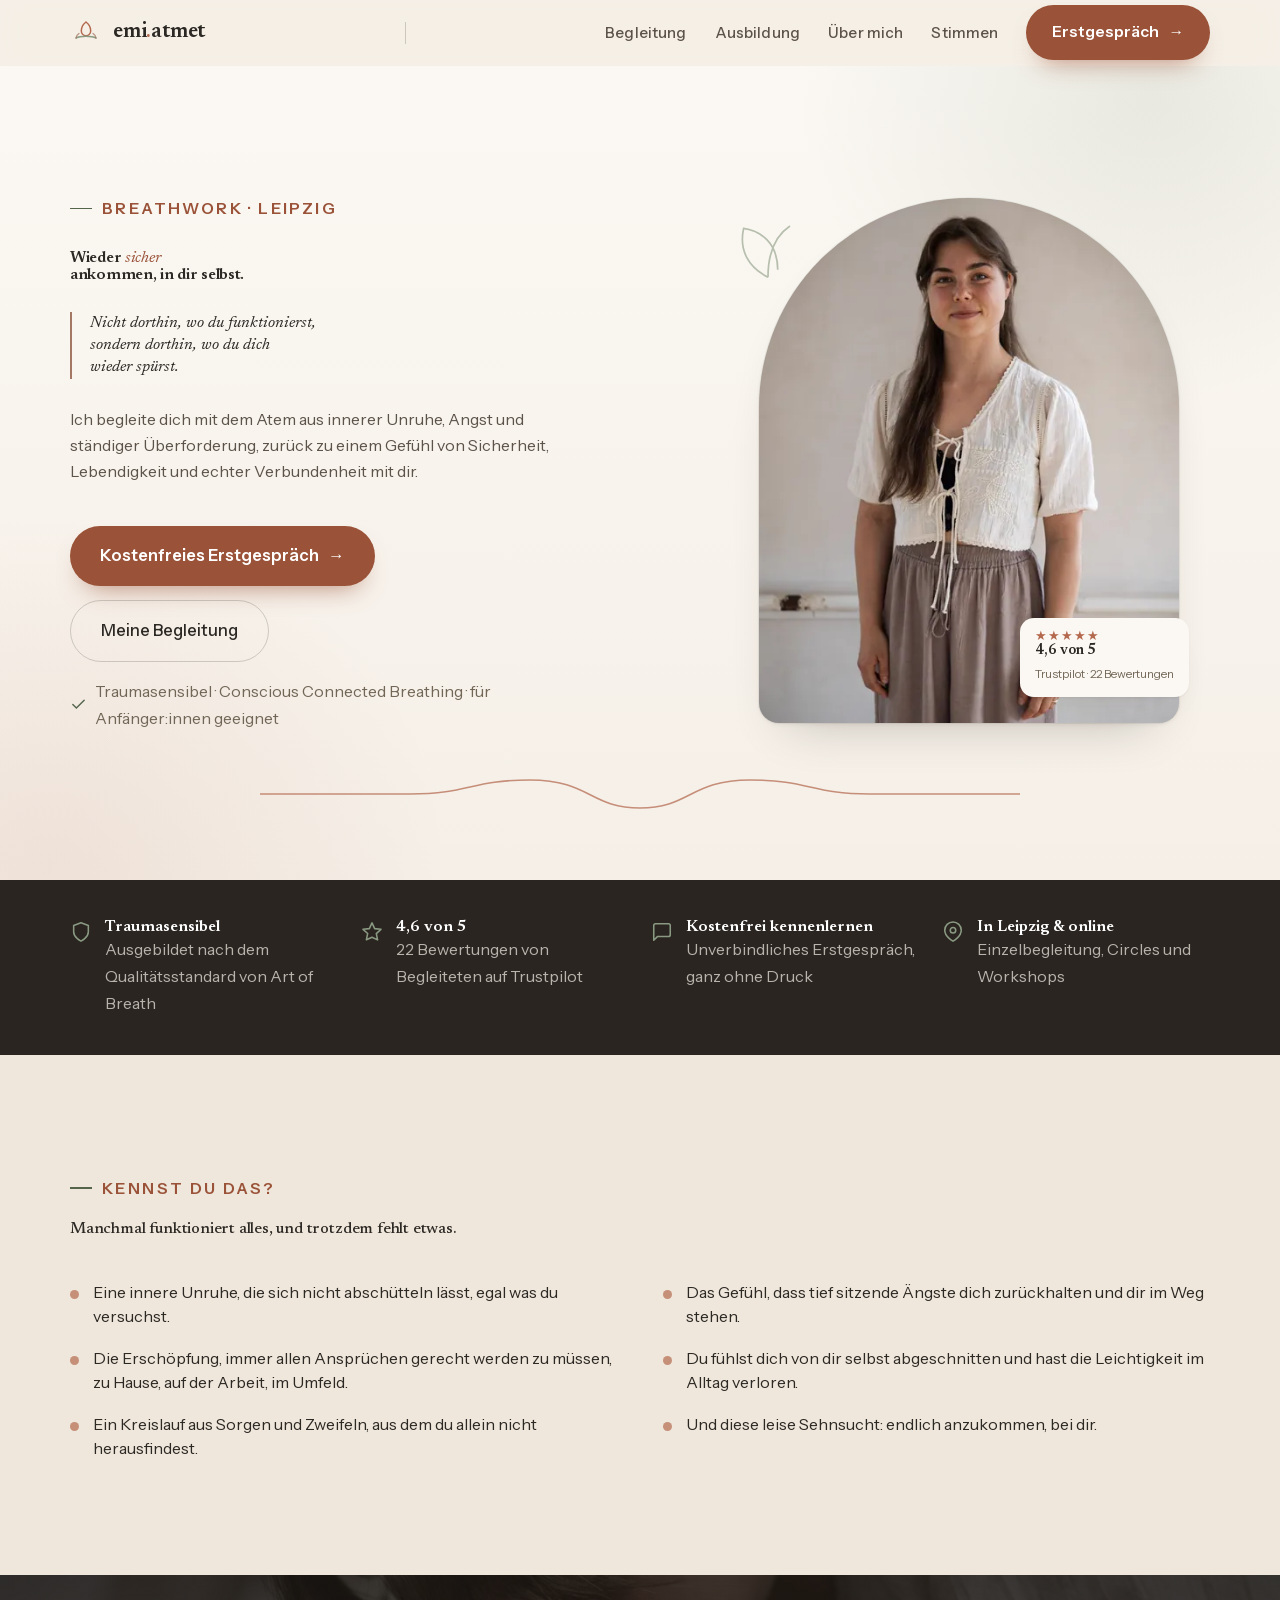
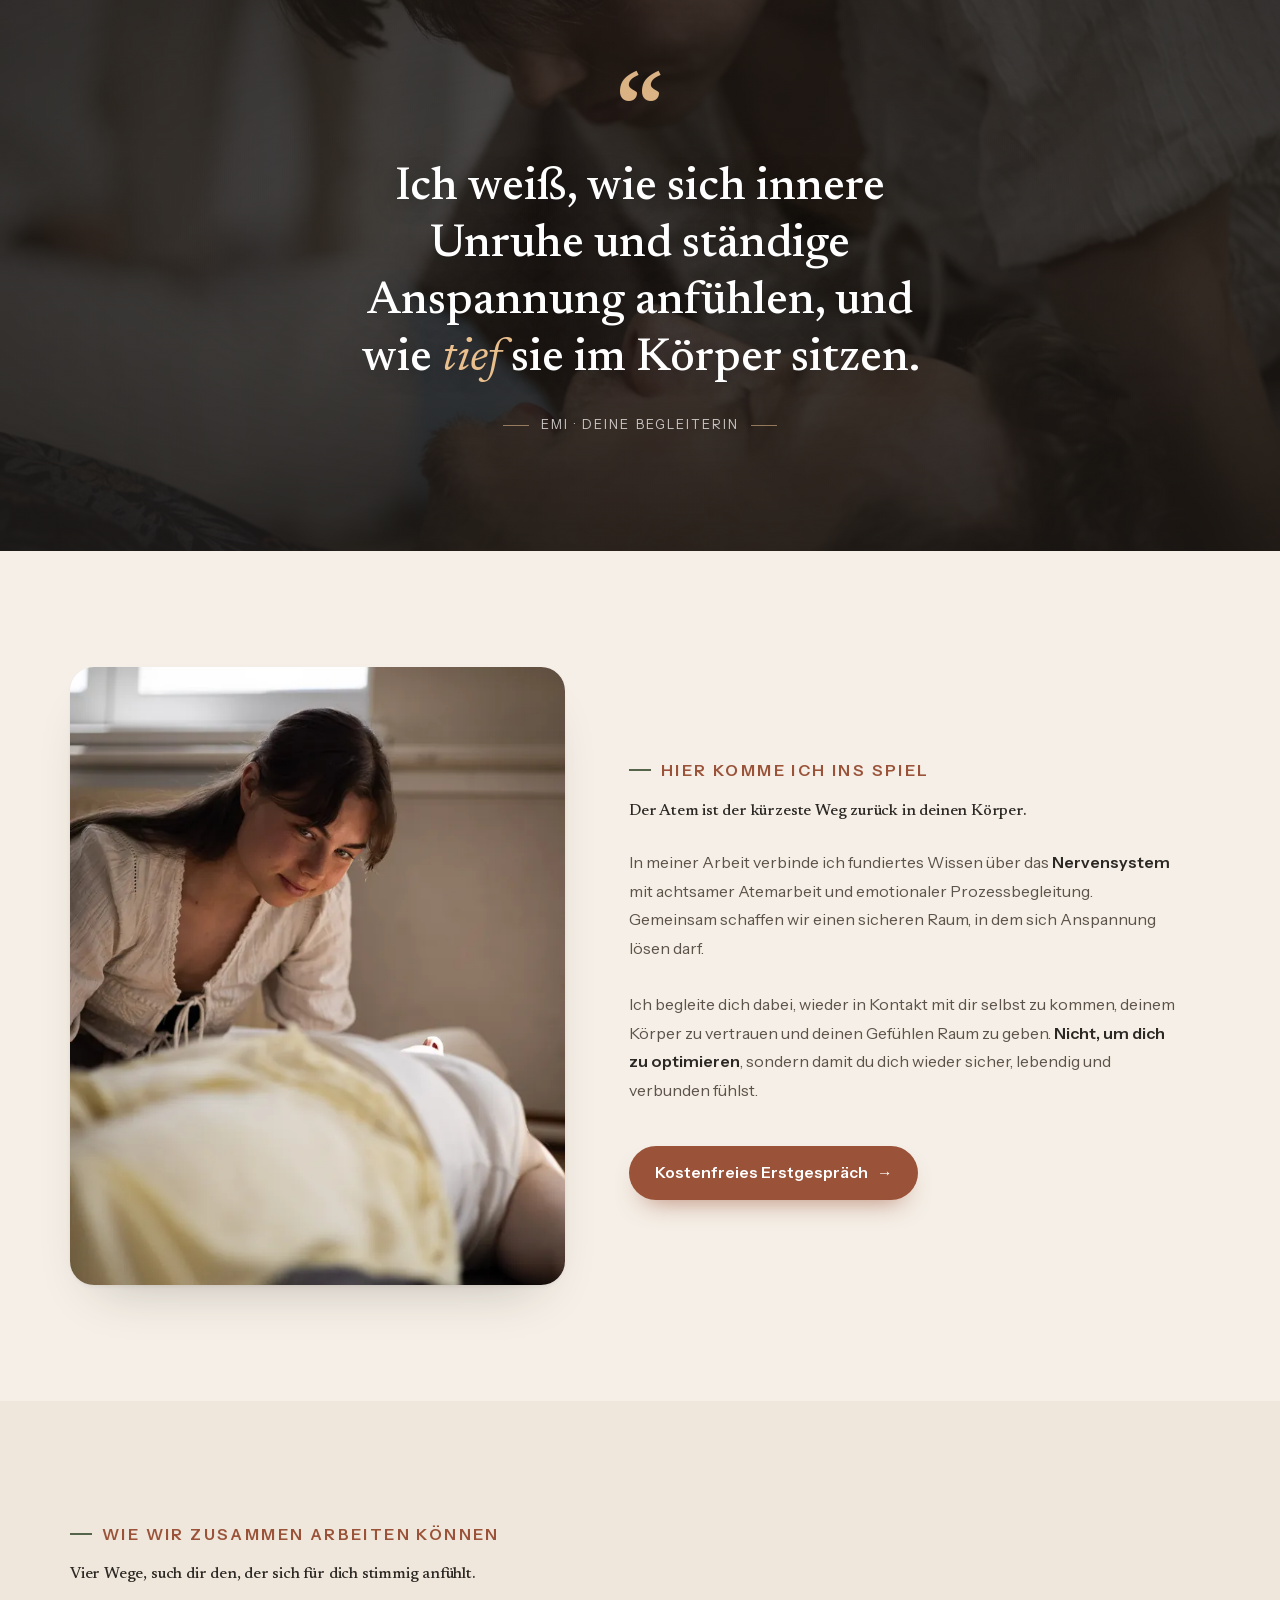
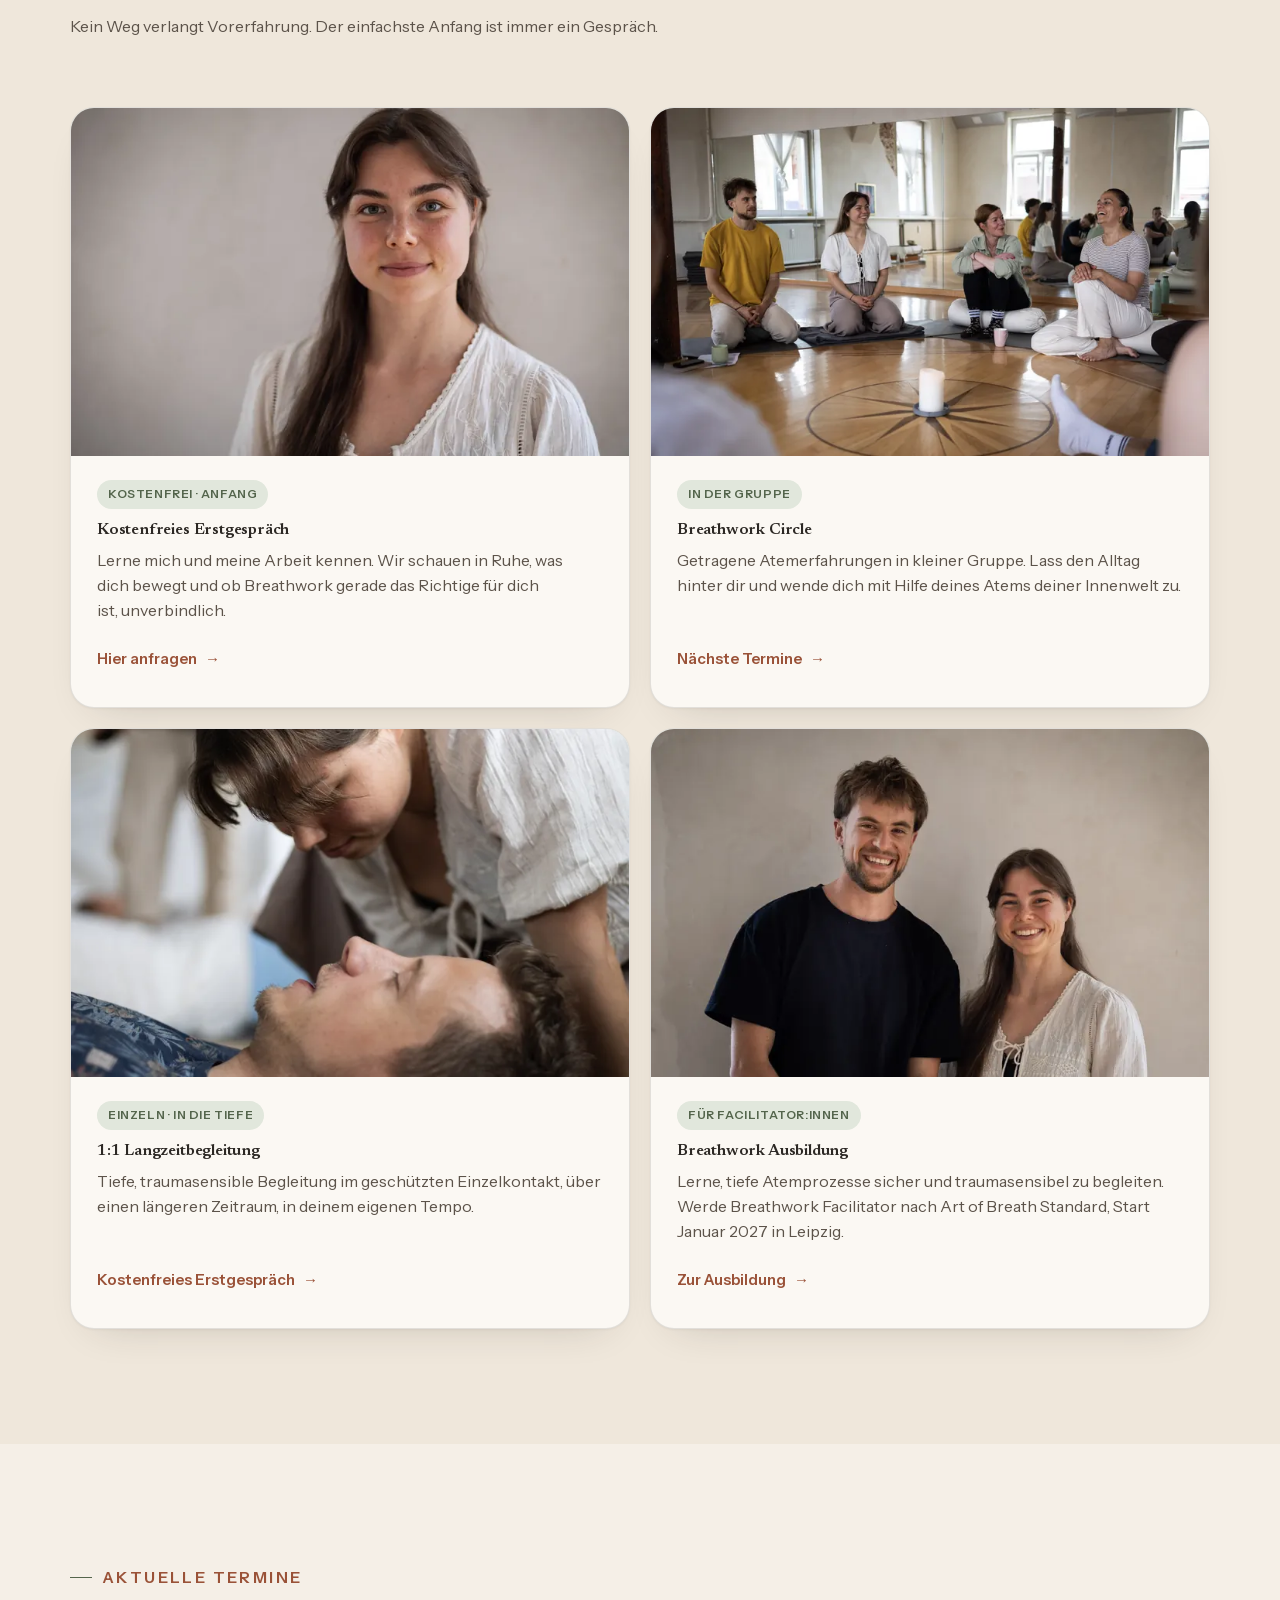
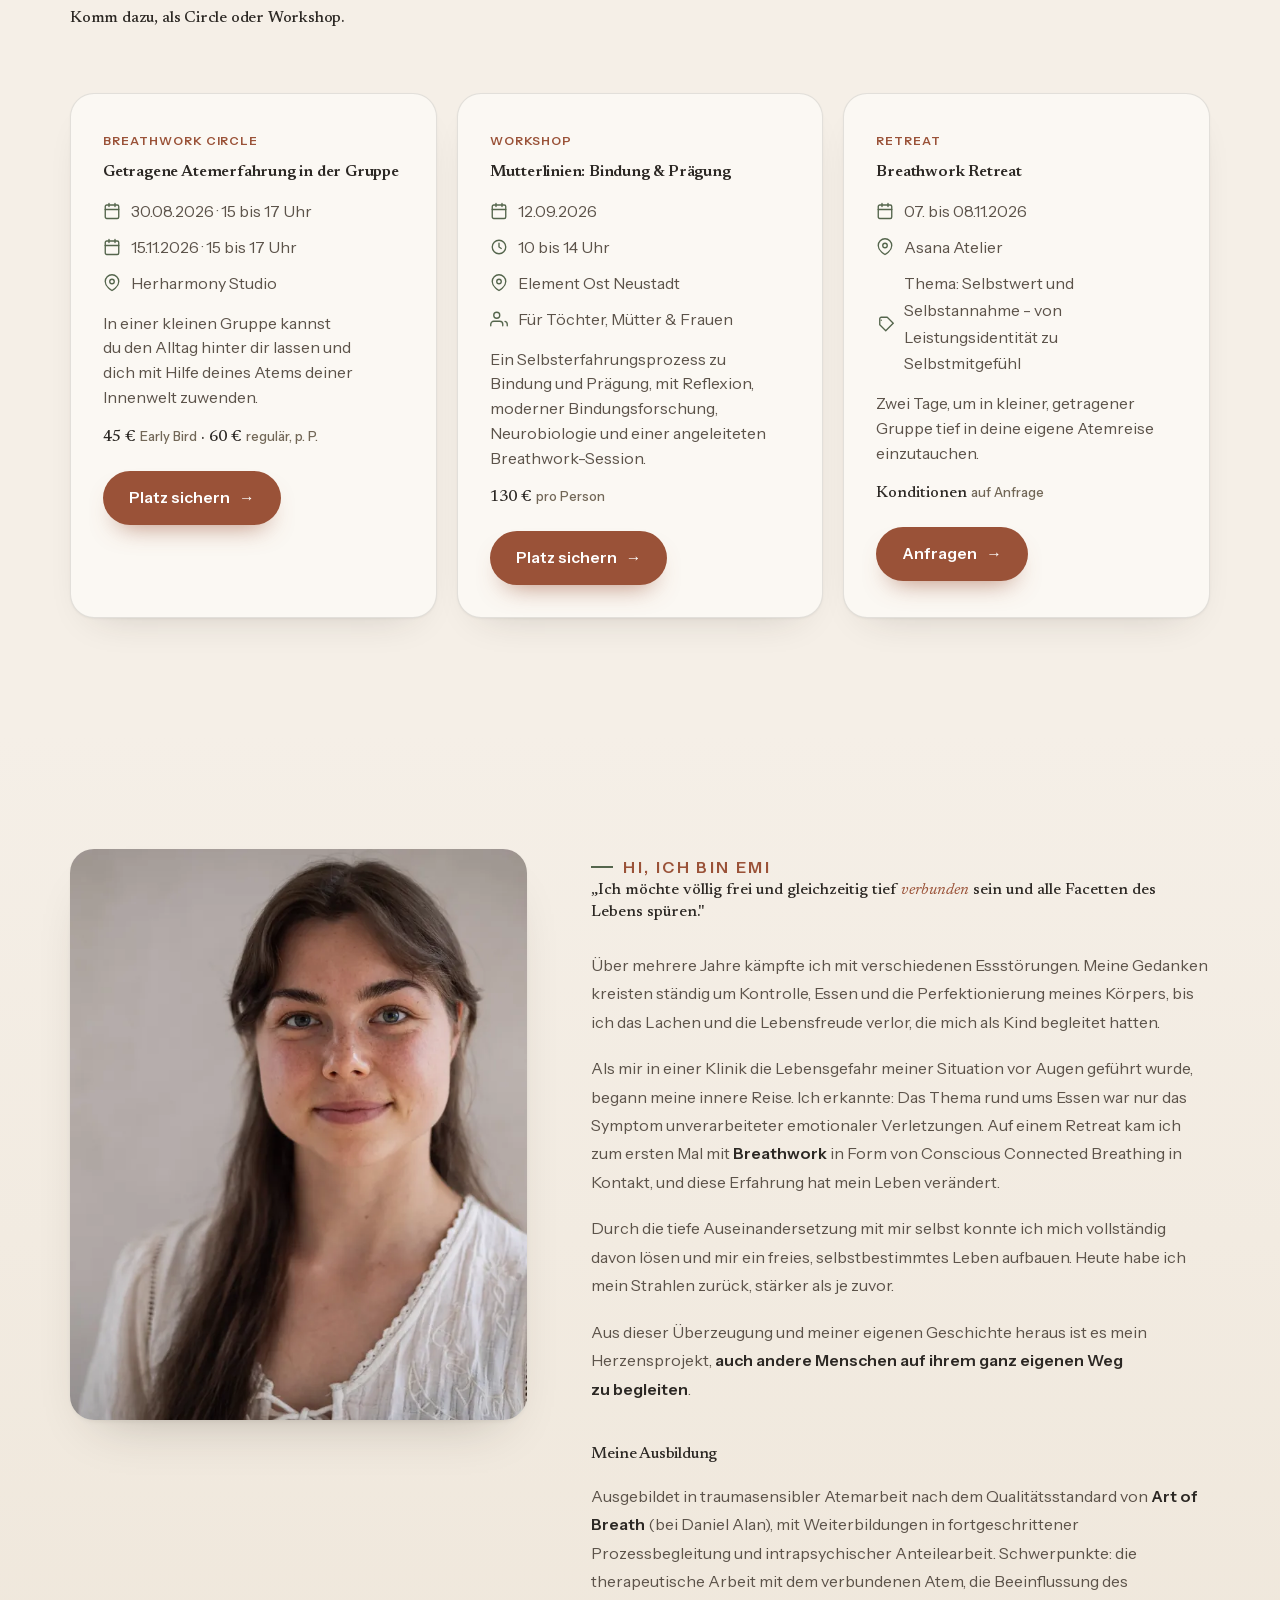
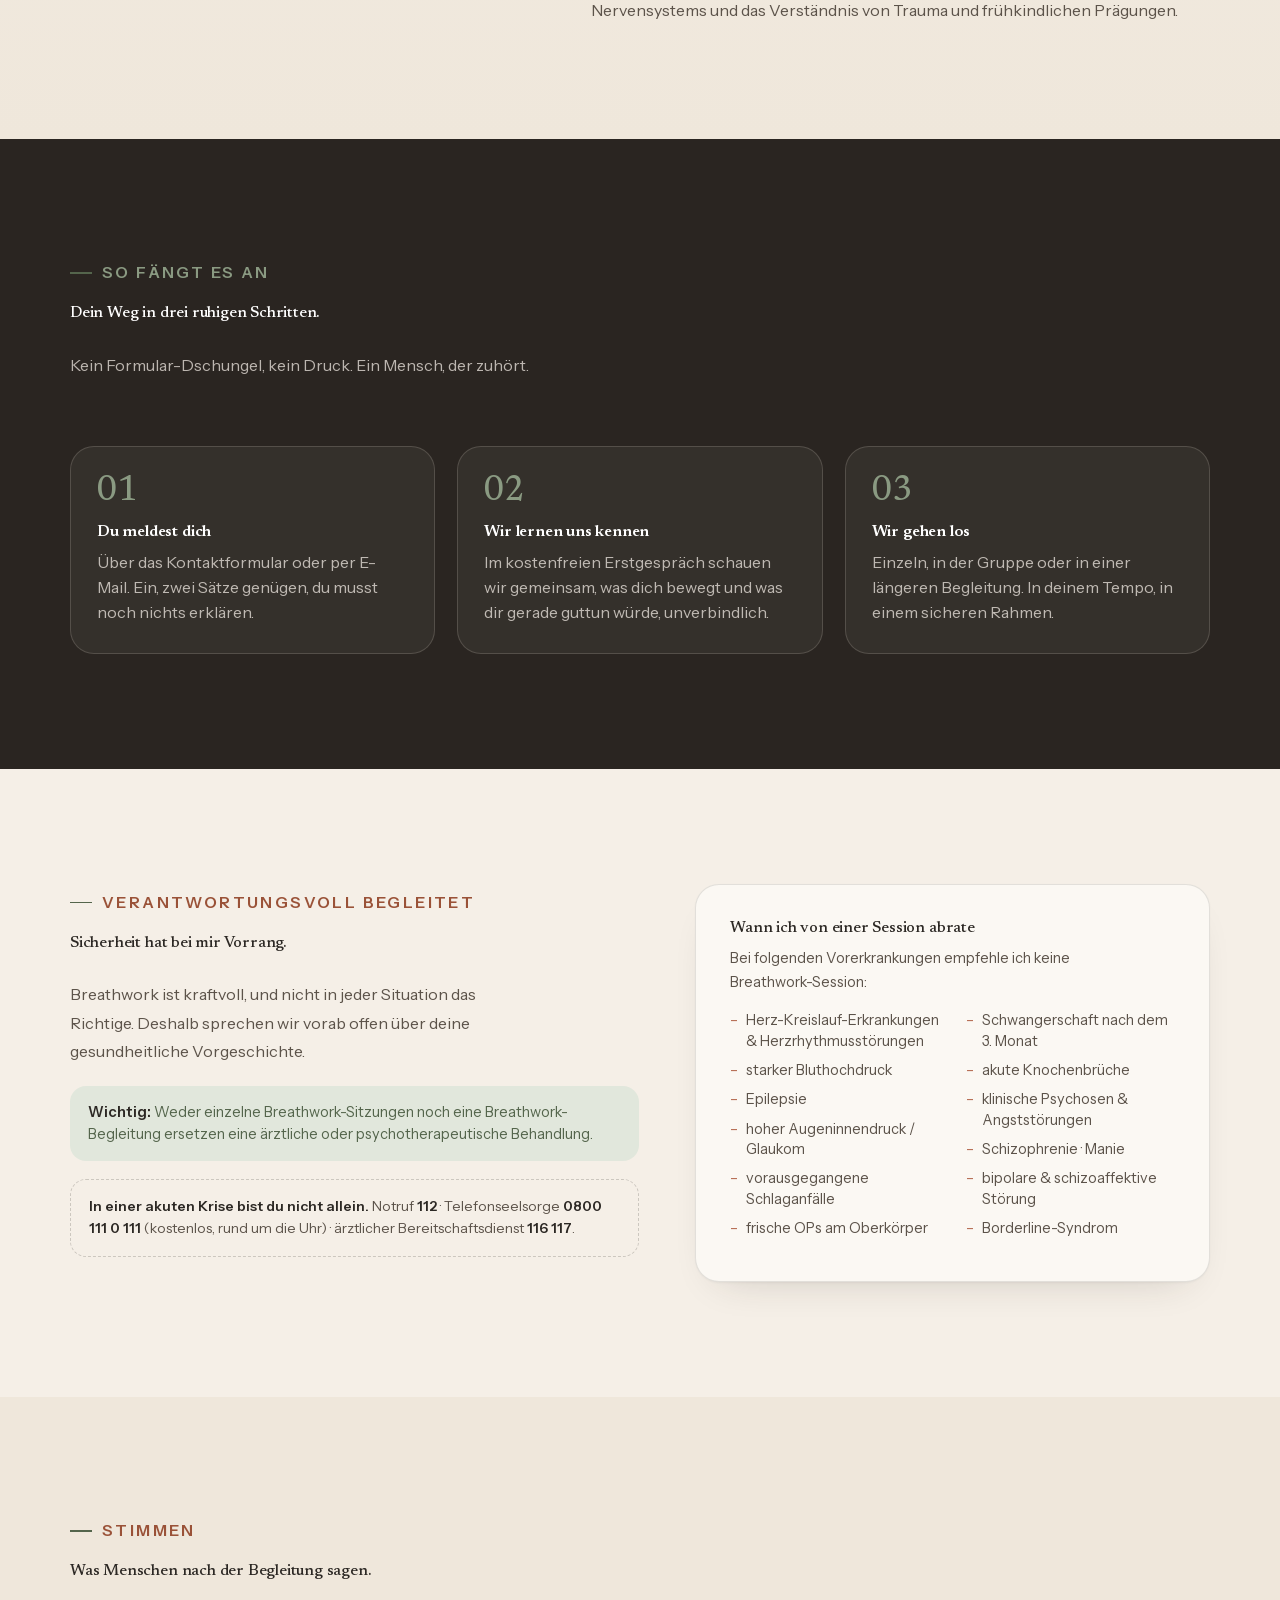
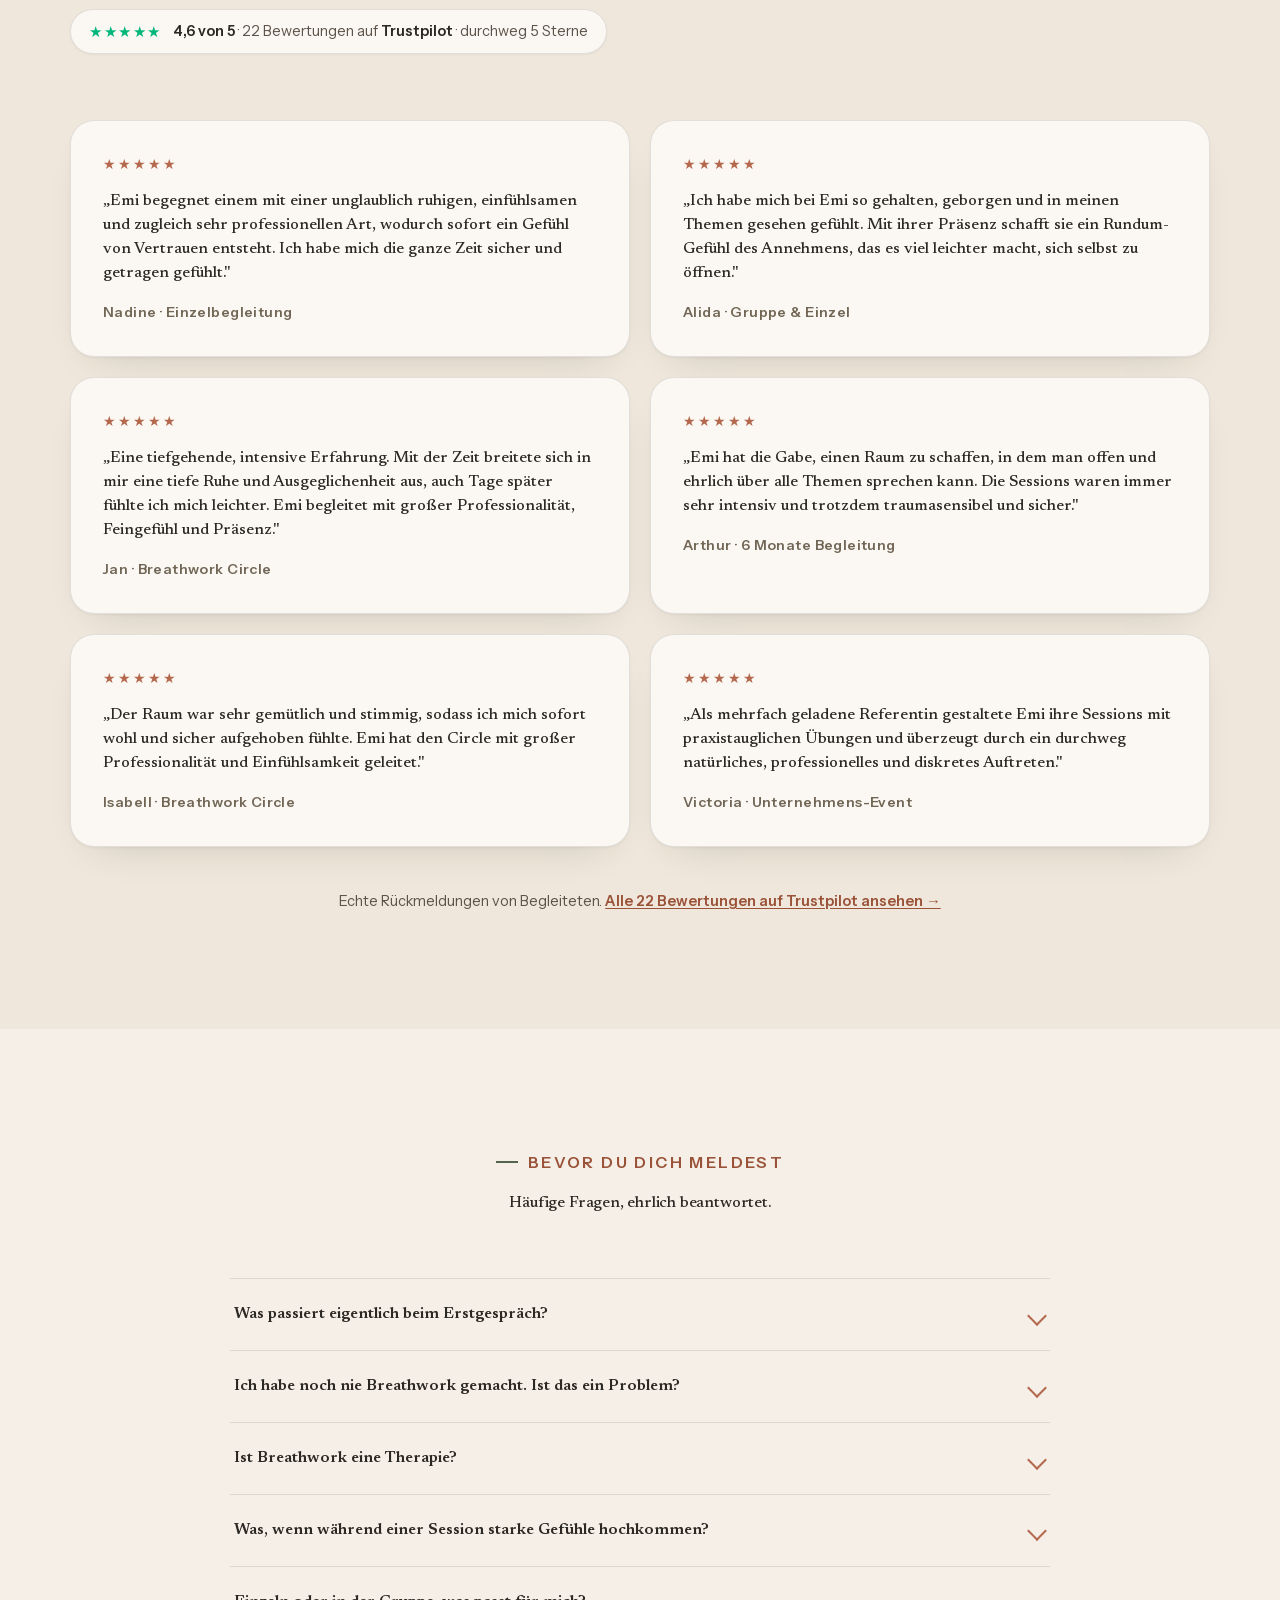
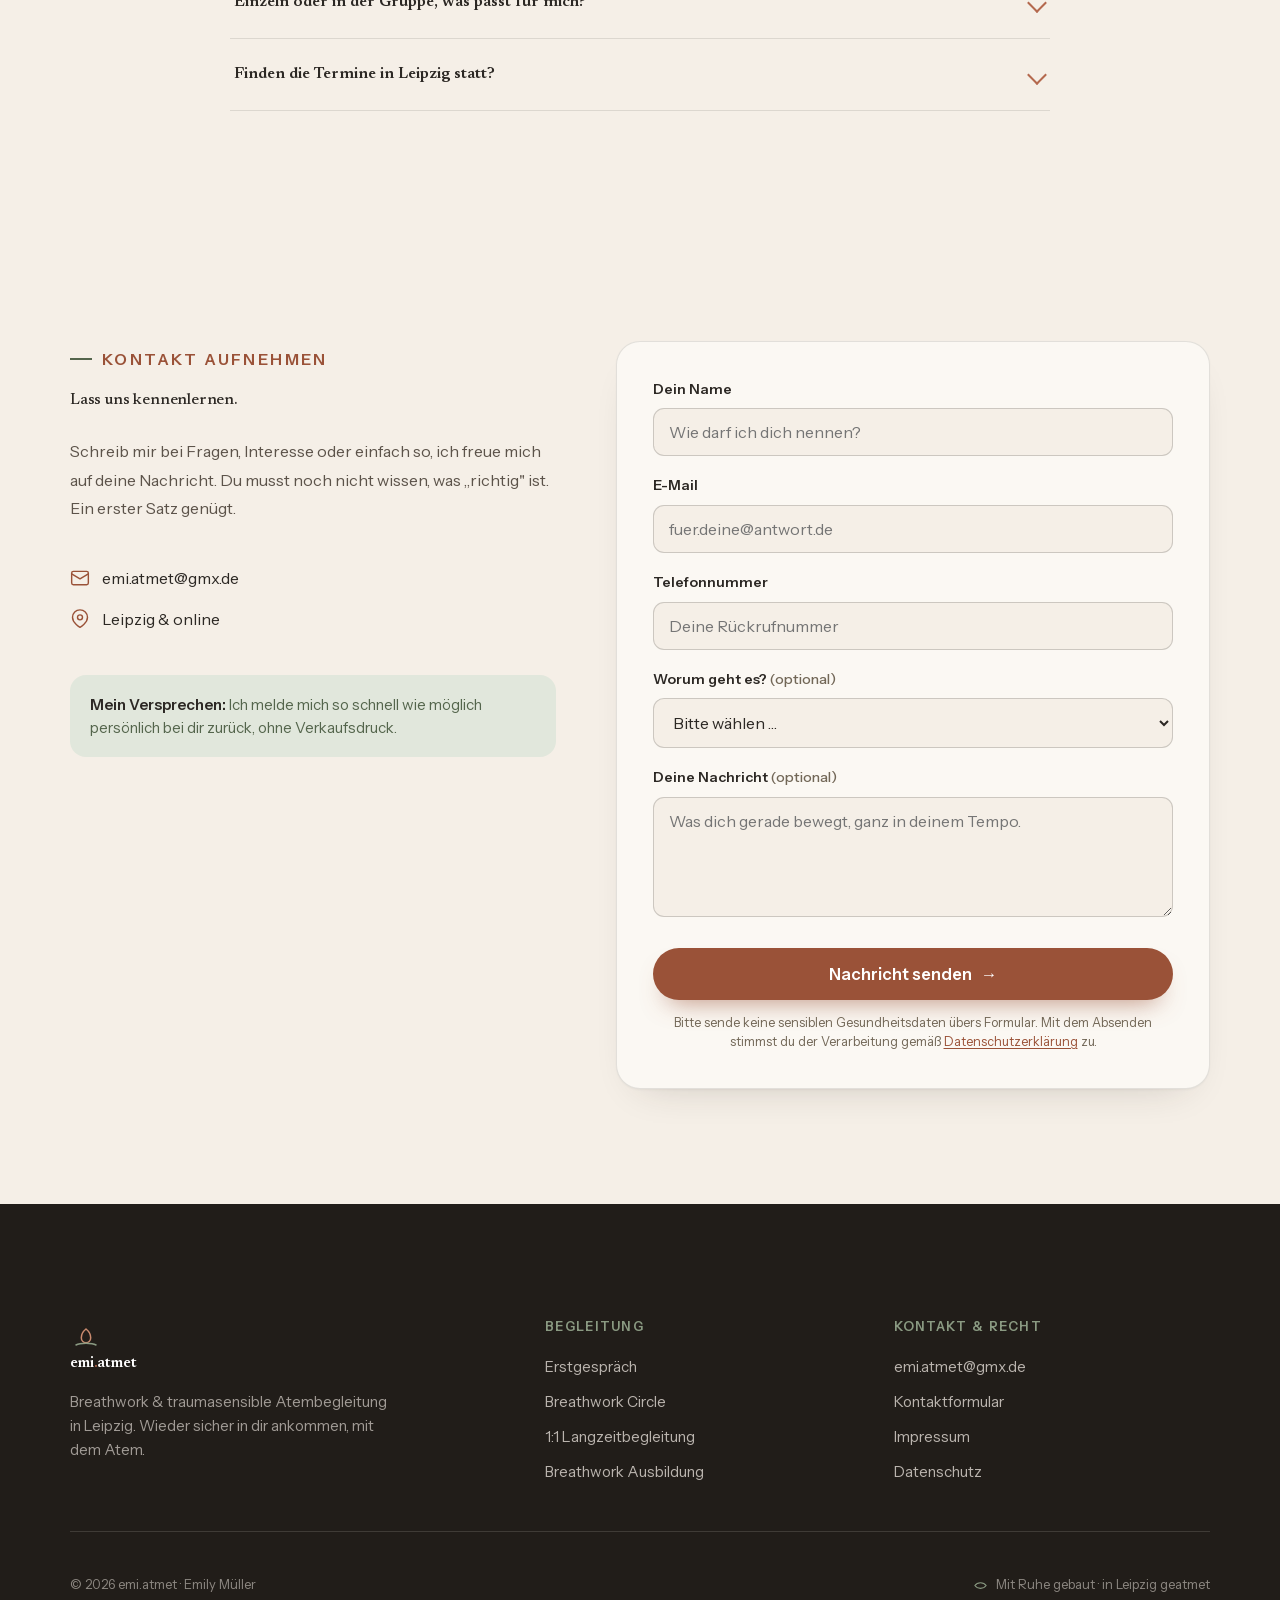
==== index.html @ 10b9b136 "Kundenwunsch umgesetzt (Cloud-Runner) · j-20260824-1049-emi-atmet-m817" ====
<!DOCTYPE html>
<!--
  ╔══════════════════════════════════════════════════════════════════╗
  ║  emi.atmet · Breathwork & Atembegleitung · Emily Müller · Leipzig  ║
  ║  Lechcode-DEMO (ANFRAGE über lechcode.de · Startangebot 500 €)     ║
  ║  Inhalte-Freigabe: JA → Alttexte übernommen + verbessert           ║
  ║  (TEXT-DELTA.md). Single-File, kein Build. Stil „Weiter Atem":     ║
  ║  Newsreader + Instrument Sans, Terrakotta/Salbei/Mocha auf Papier. ║
  ╠══════════════════════════════════════════════════════════════════╣
  ║  LIVE · emi-atmet.de. Formular → Web3Forms an emi.atmet@gmx.de.    ║
  ║  Termine/Preise ggf. aktualisieren (s. _projekt/OFFENE-FRAGEN.md). ║
  ╚══════════════════════════════════════════════════════════════════╝
-->
<html lang="de">
<head>
  <meta charset="UTF-8" />
  <meta name="viewport" content="width=device-width, initial-scale=1.0" />
  <script>document.documentElement.classList.add('js');if(location.search.indexOf('foto')>-1)document.documentElement.classList.add('foto');</script>
  <meta name="robots" content="index, follow" />
  <link rel="canonical" href="https://emi-atmet.de/" />
  <title>Breathwork in Leipzig | emi.atmet · Emily Müller</title>
  <meta name="description" content="Breathwork & traumasensible Atembegleitung in Leipzig. Emily Müller begleitet dich aus innerer Unruhe und Angst zurück zu Sicherheit und Leichtigkeit. Jetzt kostenfreies Erstgespräch." />
  <meta property="og:title" content="Breathwork in Leipzig · emi.atmet · Emily Müller" />
  <meta property="og:description" content="Wieder sicher in dir ankommen: traumasensible Atembegleitung in Leipzig. Erstgespräch kostenfrei." />
  <meta property="og:type" content="website" />
  <meta property="og:locale" content="de_DE" />
  <meta property="og:url" content="https://emi-atmet.de/" />
  <meta property="og:image" content="https://emi-atmet.de/assets/og.jpg" />
  <meta property="og:image:width" content="1200" />
  <meta property="og:image:height" content="630" />
  <meta name="theme-color" content="#2A2521" />
  <link rel="icon" href="data:image/svg+xml,%3Csvg xmlns='http://www.w3.org/2000/svg' viewBox='0 0 32 32'%3E%3Crect width='32' height='32' rx='7' fill='%23F5EFE7'/%3E%3Cpath d='M16 7c2.8 2.2 4.4 5 4.4 8.2 0 2.6-1.9 4.6-4.4 4.6s-4.4-2-4.4-4.6C11.6 12 13.2 9.2 16 7z' fill='none' stroke='%23B4694E' stroke-width='1.6'/%3E%3Cpath d='M7 22c2.6-1.5 5.8-1.5 9-1.5s6.4 0 9 1.5' fill='none' stroke='%238A9A82' stroke-width='1.6' stroke-linecap='round'/%3E%3C/svg%3E" />
  <link rel="stylesheet" href="assets/fonts.css">
  <!-- Hero-Porträt vorladen (LCP) -->
  <link rel="preload" as="image" href="assets/img/hero-emi-720.webp" imagesrcset="assets/img/hero-emi-480.webp 480w, assets/img/hero-emi-720.webp 720w, assets/img/hero-emi-960.webp 960w" imagesizes="(max-width:900px) 78vw, 420px" type="image/webp">

  <!-- JSON-LD: nur sichtbare, belegte Angaben. Breathwork = Coaching/Begleitung (ProfessionalService), KEIN Heilberuf. Kein AggregateRating (self-serving). -->
  <script type="application/ld+json">
  {
    "@context": "https://schema.org",
    "@type": "ProfessionalService",
    "name": "emi.atmet · Breathwork & Atembegleitung",
    "founder": { "@type": "Person", "name": "Emily Müller" },
    "description": "Breathwork und traumasensible Atembegleitung in Leipzig, Einzelbegleitung, Breathwork-Circles, Workshops und eine Breathwork-Ausbildung.",
    "url": "https://emi-atmet.de/",
    "image": "https://emi-atmet.de/assets/og.jpg",
    "email": "emi.atmet@gmx.de",
    "areaServed": { "@type": "City", "name": "Leipzig" },
    "address": { "@type": "PostalAddress", "streetAddress": "Eisenbahnstraße 13", "postalCode": "04315", "addressLocality": "Leipzig", "addressCountry": "DE" },
    "knowsAbout": ["Breathwork","Conscious Connected Breathing","Atemarbeit","Nervensystem-Regulation","traumasensible Begleitung","Embodiment"],
    "makesOffer": [
      { "@type": "Offer", "name": "Kostenfreies Erstgespräch" },
      { "@type": "Offer", "name": "Breathwork Circle" },
      { "@type": "Offer", "name": "1:1 Langzeitbegleitung" },
      { "@type": "Offer", "name": "Breathwork Ausbildung" }
    ]
  }
  </script>

  <style>
  /* ===== 1 · TOKENS, „Weiter Atem": Terrakotta/Salbei/Mocha auf Papier ===== */
  :root{
    --paper:#F5EFE7; --paper-2:#EFE7DB; --sand:#E8DCCB; --white:#FBF8F3;
    --espresso:#2A2521; --espresso-2:#211d19;
    --ink:#2C2824; --ink-soft:#5C534A; --ink-faint:#726757;
    --clay:#B4694E; --clay-deep:#9A5238; --clay-soft:#EBD7CC;
    --sage:#8A9A82; --sage-deep:#54654C; --sage-soft:#E1E7DC;
    --mocha:#A47864; --mocha-soft:#EADFD3;
    --line:rgba(44,40,36,.12); --line-2:rgba(44,40,36,.20);
    --line-d:rgba(245,239,231,.14);
    --serif:"Newsreader","Newsreader Fallback",Georgia,"Times New Roman",serif;
    --sans:"Instrument Sans","Instrument Fallback",-apple-system,BlinkMacSystemFont,"Segoe UI",Arial,sans-serif;

    --radius:16px; --radius-lg:24px; --radius-sm:11px; --pill:999px;
    --nav-h:66px;

    --step--1:clamp(13px,.3vw+12.3px,14px);
    --step-0:clamp(16px,.35vw+15.1px,17.5px);
    --step-1:clamp(18px,.7vw+16.2px,21px);
    --step-2:clamp(21px,1.2vw+18px,26px);
    --step-3:clamp(25px,2.1vw+19px,34px);
    --step-4:clamp(30px,3.4vw+18.5px,46px);
    --step-5:clamp(34px,5vw+16px,62px);
    --lh-tight:1.06; --lh-snug:1.17; --lh-body:1.68; --lh-relaxed:1.78;
    --ls-display:-.018em; --ls-h2:-.012em; --ls-label:.15em;
    --sp-2:clamp(14px,1.6vw,18px); --sp-3:clamp(20px,2.4vw,28px);
    --sp-4:clamp(30px,3.6vw,42px); --sp-5:clamp(44px,5.5vw,66px);
    --sp-6:clamp(62px,9vw,120px);
    --shadow:0 2px 6px -3px rgba(44,36,28,.14), 0 26px 52px -30px rgba(44,36,28,.30);
    --shadow-soft:0 1px 3px -1px rgba(44,36,28,.10), 0 18px 40px -26px rgba(44,36,28,.24);
    --ease:cubic-bezier(.22,.61,.36,1);
    --focus:0 0 0 3px rgba(180,105,78,.45);
  }
  *{margin:0;padding:0;box-sizing:border-box;}
  html{scroll-behavior:smooth;scroll-padding-top:calc(var(--nav-h) + 14px);-webkit-text-size-adjust:100%;}
  body{background:var(--paper);color:var(--ink);font-family:var(--sans);font-size:var(--step-0);line-height:var(--lh-body);-webkit-font-smoothing:antialiased;overflow-x:clip;}
  h1,h2,h3,h4{font-family:var(--serif);font-weight:600;line-height:var(--lh-snug);letter-spacing:var(--ls-h2);text-wrap:balance;color:var(--ink);}
  em{font-style:italic;}
  p{text-wrap:pretty;}
  a{color:inherit;text-decoration:none;}
  img,svg,picture{display:block;max-width:100%;}
  picture{display:block;}
  ::selection{background:rgba(180,105,78,.20);}
  :focus-visible{outline:none;box-shadow:var(--focus);border-radius:6px;}
  .wrap{width:min(1140px,92vw);margin-inline:auto;}
  .wrap-n{width:min(920px,92vw);margin-inline:auto;}
  section{padding:var(--sp-6) 0;position:relative;}
  .center{text-align:center;margin-inline:auto;}
  .skip{position:absolute;left:-999px;top:0;background:var(--clay-deep);color:#fff;padding:12px 18px;border-radius:0 0 10px 0;z-index:200;}
  .skip:focus{left:0;}

  .eyebrow{font-family:var(--sans);font-weight:600;font-size:var(--step--1);letter-spacing:var(--ls-label);text-transform:uppercase;display:inline-flex;align-items:center;gap:10px;color:var(--clay-deep);}
  .eyebrow::before{content:"";width:22px;height:1.5px;background:var(--sage-deep);flex:none;}
  .sec-head{max-width:60ch;margin-bottom:var(--sp-5);}
  .sec-head h2{font-size:var(--step-4);margin-top:var(--sp-2);font-weight:500;}
  .sec-head .lead{font-size:var(--step-1);margin-top:var(--sp-3);line-height:var(--lh-relaxed);color:var(--ink-soft);max-width:56ch;}

  .btn{display:inline-flex;align-items:center;gap:9px;cursor:pointer;border:none;
    background:var(--clay-deep);color:#fff;font-family:var(--sans);font-weight:600;font-size:15.5px;
    padding:14px 26px;border-radius:var(--pill);box-shadow:0 14px 26px -14px rgba(154,82,56,.7);
    transition:transform .28s var(--ease),box-shadow .28s var(--ease),background .2s;white-space:nowrap;}
  .btn:hover{transform:translateY(-2px);background:#8a482f;box-shadow:0 20px 34px -16px rgba(154,82,56,.8);}
  .btn:active{transform:translateY(0);transition-duration:.08s;}
  .btn .arr{transition:transform .25s var(--ease);}
  .btn:hover .arr{transform:translateX(4px);}
  .btn-ghost{background:transparent;color:var(--ink);border:1.5px solid var(--line-2);box-shadow:none;font-weight:500;}
  .btn-ghost:hover{background:rgba(44,40,36,.05);border-color:var(--ink-faint);box-shadow:none;transform:translateY(-2px);}
  .btn-lg{padding:16px 30px;font-size:16.5px;}

  .wm{display:inline-flex;align-items:center;gap:11px;font-family:var(--serif);font-weight:600;font-size:21px;letter-spacing:-.01em;line-height:1;color:var(--ink);position:relative;z-index:120;}
  .wm .lotus{width:32px;height:32px;flex:none;transition:transform .5s var(--ease);}
  .wm:hover .lotus{transform:rotate(-8deg) scale(1.07);}
  .wm b{font-weight:600;}
  .wm .dot{color:var(--clay);}
  .nav-divider{width:1px;height:22px;background:var(--line-2);flex:none;margin:0 2px;}

  /* ===== 2 · NAV ===== */
  .nav{position:sticky;top:0;z-index:100;height:var(--nav-h);background:rgba(245,239,231,.82);backdrop-filter:saturate(150%) blur(14px);border-bottom:1px solid transparent;transition:border-color .3s,background .3s;}
  .nav.scrolled{border-bottom-color:transparent;background:rgba(245,239,231,.92);}
  .nav-wave{position:absolute;left:0;bottom:-1px;width:100%;height:6px;color:var(--clay);opacity:0;transition:opacity .5s var(--ease);pointer-events:none;}
  .nav.scrolled .nav-wave{opacity:.6;}
  .nav-in{display:flex;align-items:center;justify-content:space-between;height:100%;}
  .nav-links{display:flex;align-items:center;gap:28px;}
  .nav-links a:not(.btn){font-size:15px;letter-spacing:.01em;color:var(--ink-soft);font-weight:500;position:relative;padding:5px 0;transition:color .25s;}
  .nav-links a:not(.btn)::after{content:"";position:absolute;left:0;right:0;bottom:-1px;height:1.5px;background:var(--clay-deep);transform:scaleX(0);transform-origin:center;transition:transform .35s var(--ease);}
  .nav-links a:not(.btn):hover{color:var(--ink);} .nav-links a:not(.btn):hover::after{transform:scaleX(1);}
  .nav-toggle{display:none;background:none;border:none;cursor:pointer;padding:13px 10px;z-index:120;}
  .nav-toggle span{display:block;width:24px;height:2px;background:var(--ink);border-radius:2px;transition:.32s var(--ease);}
  .nav-toggle span+span{margin-top:6px;}

  /* ===== 3 · HERO ===== */
  .hero{position:relative;isolation:isolate;overflow:hidden;
    padding:calc(var(--nav-h) + clamp(26px,5vw,58px)) 0 var(--sp-5);
    background:
      radial-gradient(46vmax 40vmax at 90% 4%,rgba(138,154,130,.16),transparent 60%),
      radial-gradient(50vmax 44vmax at 4% 98%,rgba(180,105,78,.10),transparent 62%),
      linear-gradient(180deg,var(--white),var(--paper));}
  .hero-grid{display:grid;grid-template-columns:1.1fr .9fr;gap:clamp(30px,5.5vw,72px);align-items:center;}
  .hero-inner{max-width:44ch;}
  .hero h1{font-size:var(--step-5);line-height:var(--lh-tight);letter-spacing:var(--ls-display);margin:var(--sp-3) 0 0;font-weight:600;max-width:20ch;}
  .hero h1 em{color:var(--clay-deep);font-weight:500;}
  .hero-lead{font-family:var(--serif);font-style:italic;font-size:clamp(19px,1vw+16.5px,24px);line-height:1.4;color:var(--ink);margin-top:var(--sp-3);padding-left:18px;border-left:2px solid var(--mocha);max-width:32ch;}
  .hero-sub{font-size:clamp(17px,.6vw+15.6px,19.5px);line-height:1.62;color:var(--ink-soft);margin-top:var(--sp-3);max-width:46ch;}
  /* Section-Headline-Varianten (statt Inline-font-size, Token-Disziplin) */
  h2.sec-h3{font-size:var(--step-3);margin-top:var(--sp-2);font-weight:500;}
  h2.sec-h4{font-size:var(--step-4);margin-top:var(--sp-2);font-weight:500;}
  .hero-cta{display:flex;gap:14px;flex-wrap:wrap;margin-top:var(--sp-4);align-items:center;}
  .hero-note{margin-top:16px;font-size:var(--step--1);color:var(--ink-faint);display:flex;align-items:center;gap:8px;}
  .hero-note svg{color:var(--sage-deep);flex:none;}
  /* Porträt im Bogenrahmen */
  .hero-figure{position:relative;justify-self:center;max-width:420px;width:100%;}
  .hero-figure .frame{position:relative;overflow:hidden;aspect-ratio:4/5;background:var(--sage-soft);
    border-radius:210px 210px 20px 20px;box-shadow:var(--shadow);outline:1px solid rgba(44,40,36,.06);}
  .hero-figure img{width:100%;height:100%;object-fit:cover;object-position:52% 22%;}
  .hero-figure .badge{position:absolute;right:-10px;bottom:26px;background:var(--white);border-radius:14px;
    padding:11px 15px;box-shadow:var(--shadow-soft);display:flex;align-items:center;gap:10px;max-width:200px;}
  .hero-figure .badge .stars{color:var(--clay);font-size:13px;letter-spacing:1px;line-height:1;}
  .hero-figure .badge b{font-family:var(--serif);font-size:14.5px;display:block;line-height:1.2;}
  .hero-figure .badge span{font-size:11.5px;color:var(--ink-faint);}
  .hero-figure .leaf{position:absolute;left:-30px;top:6px;width:78px;color:var(--sage);opacity:.6;z-index:-1;}

  /* ===== Atem-Signatur (Trenner) ===== */
  .breath{display:block;width:min(760px,86vw);margin:0 auto;color:var(--clay);opacity:.72;}
  .js .breath path{stroke-dasharray:1;stroke-dashoffset:1;transition:stroke-dashoffset 1.9s var(--ease);}
  .js .breath-wrap.in .breath path{stroke-dashoffset:0;}
  .breath-wrap{padding:var(--sp-4) 0 0;}

  /* ===== Vertrauensleiste ===== */
  .trust{background:var(--espresso);color:var(--paper);}
  .trust .grid{display:grid;grid-template-columns:repeat(4,1fr);gap:22px;padding:clamp(26px,3.4vw,38px) 0;}
  .trust .item{display:flex;gap:13px;align-items:flex-start;}
  .trust .item svg{flex:none;color:var(--sage);margin-top:3px;}
  .trust .item b{font-family:var(--serif);font-weight:600;font-size:var(--step-1);color:#fff;display:block;line-height:1.15;}
  .trust .item span{font-size:var(--step--1);color:rgba(245,239,231,.7);line-height:1.4;}

  /* ===== Resonanz „Kennst du das?" ===== */
  .reson{background:var(--paper-2);}
  .reson-head{max-width:62ch;margin-bottom:var(--sp-4);}
  .reson-head h2{font-size:var(--step-4);margin-top:var(--sp-2);font-weight:500;}
  .reson-list{list-style:none;display:grid;grid-template-columns:1fr 1fr;gap:18px 46px;}
  .reson-list li{display:flex;gap:14px;align-items:flex-start;font-size:var(--step-1);line-height:1.5;color:var(--ink);}
  .reson-list li::before{content:"";flex:none;width:9px;height:9px;margin-top:.6em;border-radius:50%;background:var(--clay);opacity:.7;}
  /* Cinematic Zitat-Band (wie Ausbildungsseite) */
  .cine{position:relative;isolation:isolate;min-height:clamp(420px,64vh,600px);display:flex;align-items:center;justify-content:center;text-align:center;overflow:hidden;color:#fff;}
  .cine .bg{position:absolute;left:0;right:0;top:-10%;bottom:-10%;z-index:-2;overflow:hidden;}
  .cine .bg picture{display:block;width:100%;height:100%;}
  .cine .bg img{width:100%;height:100%;object-fit:cover;object-position:50% 32%;will-change:transform;}
  .cine::after{content:"";position:absolute;inset:0;z-index:-1;background:
    radial-gradient(120% 105% at 50% 45%,rgba(26,22,19,.44),rgba(26,22,19,.82) 78%),
    linear-gradient(180deg,rgba(26,22,19,.52),rgba(26,22,19,.64));}
  .cine .in{max-width:min(90vw,620px);margin:0 auto;position:relative;}
  .cine .mark{font-family:var(--serif);font-size:clamp(74px,9vw,120px);line-height:.55;color:#EAC08E;display:block;margin-bottom:6px;opacity:.92;}
  .cine blockquote{font-family:var(--serif);font-size:clamp(28px,3.9vw,46px);line-height:1.24;font-weight:500;color:#fff;text-shadow:0 2px 26px rgba(0,0,0,.45);text-wrap:balance;}
  .cine blockquote em{color:#EAC08E;font-style:italic;}
  .cine .cite{margin-top:26px;font-size:13px;color:rgba(255,255,255,.72);letter-spacing:.16em;text-transform:uppercase;display:inline-flex;align-items:center;gap:12px;}
  .cine .cite::before,.cine .cite::after{content:"";width:26px;height:1px;background:rgba(234,192,142,.55);}
  @media (max-width:600px){
    .nav-wave{display:none;}
    .nav.scrolled{border-bottom-color:var(--line);}
    .cine{min-height:clamp(440px,116vw,540px)!important;padding:var(--sp-5) 22px!important;}
    .cine::after{background:linear-gradient(180deg,rgba(26,22,19,.28),rgba(26,22,19,.52) 50%,rgba(26,22,19,.72));}
    .cine .bg img{object-position:50% 38%;}
    .cine .mark{font-size:56px;margin-bottom:2px;}
    .cine blockquote{font-size:clamp(25px,6.2vw,31px);line-height:1.3;text-shadow:0 2px 18px rgba(0,0,0,.7);}
    .cine .cite{margin-top:20px;}
  }

  /* ===== Bridge „Hier komme ich ins Spiel" ===== */
  .bridge-grid{display:grid;grid-template-columns:.92fr 1.08fr;gap:clamp(30px,5vw,64px);align-items:center;}
  .bridge figure{position:relative;border-radius:var(--radius-lg);overflow:hidden;aspect-ratio:4/5;box-shadow:var(--shadow);}
  .bridge figure img{width:100%;height:100%;object-fit:cover;object-position:50% 22%;}
  .bridge .body p{font-size:var(--step-1);color:var(--ink-soft);margin-top:var(--sp-3);line-height:var(--lh-relaxed);max-width:50ch;}
  .bridge .body p strong{color:var(--ink);font-weight:600;}

  /* ===== Angebote ===== */
  .offers{background:var(--paper-2);}
  .offer-grid{display:grid;grid-template-columns:repeat(2,1fr);gap:20px;}
  .offer{background:var(--white);border:1px solid var(--line);border-radius:var(--radius-lg);overflow:hidden;
    box-shadow:var(--shadow-soft);transition:transform .35s var(--ease),box-shadow .35s var(--ease);display:flex;flex-direction:column;}
  .offer:hover{transform:translateY(-4px);box-shadow:var(--shadow);}
  .offer .pic{aspect-ratio:16/10;overflow:hidden;background:var(--sage-soft);}
  .offer .pic img{width:100%;height:100%;object-fit:cover;transition:transform .6s var(--ease);}
  .offer:hover .pic img{transform:scale(1.04);}
  .offer .in{padding:24px 26px 26px;display:flex;flex-direction:column;flex:1;}
  .offer .tag{align-self:flex-start;font-size:12px;font-weight:600;letter-spacing:.05em;text-transform:uppercase;color:var(--sage-deep);background:var(--sage-soft);padding:4px 11px;border-radius:var(--pill);margin-bottom:12px;}
  .offer h3{font-size:var(--step-2);font-weight:600;}
  .offer p{color:var(--ink-soft);margin-top:9px;font-size:var(--step-0);line-height:1.55;flex:1;}
  .offer .go{margin-top:14px;min-height:44px;display:inline-flex;align-items:center;gap:8px;color:var(--clay-deep);font-weight:600;font-size:15px;}
  .offer .go .arr{transition:transform .25s var(--ease);}
  .offer:hover .go .arr{transform:translateX(4px);}
  .offer.wide{grid-column:1/-1;flex-direction:row;}
  .offer.wide .pic{aspect-ratio:auto;width:42%;flex:none;}
  .offer.wide .in{justify-content:center;}

  /* ===== Termine ===== */
  .dates-grid{display:grid;grid-template-columns:repeat(auto-fit,minmax(300px,1fr));gap:20px;}
  .date-card{border:1px solid var(--line);border-radius:var(--radius-lg);padding:clamp(24px,3vw,32px);background:var(--white);box-shadow:var(--shadow-soft);}
  .date-card .kicker{font-size:12px;font-weight:600;letter-spacing:.08em;text-transform:uppercase;color:var(--clay-deep);}
  .date-card h3{font-size:var(--step-2);margin-top:10px;font-weight:600;}
  .date-card .meta{margin-top:16px;display:flex;flex-direction:column;gap:9px;}
  .date-card .meta div{display:flex;gap:10px;align-items:center;font-size:var(--step-0);color:var(--ink-soft);}
  .date-card .meta svg{color:var(--sage-deep);flex:none;}
  .date-card p{margin-top:14px;color:var(--ink-soft);font-size:var(--step-0);line-height:1.55;}
  .date-card .price{margin-top:14px;font-family:var(--serif);font-size:var(--step-1);color:var(--ink);}
  .date-card .price small{font-family:var(--sans);font-size:13px;color:var(--ink-faint);font-weight:500;}
  .date-card .btn{margin-top:20px;}

  /* ===== Über Emi ===== */
  .about{background:linear-gradient(180deg,var(--paper),var(--paper-2));}
  .about-grid{display:grid;grid-template-columns:.85fr 1.15fr;gap:clamp(32px,5vw,68px);align-items:start;}
  .about figure{position:relative;border-radius:var(--radius-lg);overflow:hidden;aspect-ratio:4/5;box-shadow:var(--shadow);position:sticky;top:calc(var(--nav-h) + 20px);}
  .about figure img{width:100%;height:100%;object-fit:cover;object-position:50% 30%;}
  .quote{font-family:var(--serif);font-size:var(--step-3);line-height:1.32;color:var(--ink);font-weight:500;margin:0 0 var(--sp-3);}
  .quote em{color:var(--clay-deep);}
  .about .body p{color:var(--ink-soft);margin-top:var(--sp-2);font-size:var(--step-0);line-height:var(--lh-relaxed);max-width:58ch;}
  .about .body p strong{color:var(--ink);font-weight:600;}
  .about .body h3{font-size:var(--step-2);margin-top:var(--sp-4);font-weight:500;}

  /* ===== Ablauf ===== */
  .steps{background:var(--espresso);color:var(--paper);}
  .steps .sec-head h2{color:#fff;} .steps .sec-head .lead{color:rgba(245,239,231,.72);}
  .step-grid{display:grid;grid-template-columns:repeat(3,1fr);gap:22px;counter-reset:st;}
  .step{padding:28px 26px;border:1px solid rgba(245,239,231,.16);border-radius:var(--radius-lg);background:rgba(245,239,231,.05);transition:transform .35s var(--ease),background .35s var(--ease),border-color .35s var(--ease);}
  .step:hover{transform:translateY(-4px);background:rgba(245,239,231,.08);border-color:rgba(245,239,231,.26);}
  .step .n{font-family:var(--serif);font-size:34px;color:var(--sage);line-height:1;counter-increment:st;}
  .step .n::before{content:"0" counter(st);}
  .step h3{color:#fff;font-size:var(--step-1);margin-top:14px;font-weight:600;}
  .step p{color:rgba(245,239,231,.72);margin-top:9px;font-size:var(--step-0);line-height:1.55;}
  .quali{margin-top:var(--sp-5);display:grid;grid-template-columns:repeat(auto-fit,minmax(200px,1fr));gap:16px;}
  .quali .q{padding:18px 20px;border-radius:var(--radius);background:rgba(245,239,231,.04);border:1px solid var(--line-d);}
  .quali .q .yr{font-family:var(--serif);color:var(--sage);font-size:var(--step-1);}
  .quali .q p{color:rgba(245,239,231,.82);font-size:14.5px;margin-top:5px;line-height:1.45;}

  /* ===== Sicherheit ===== */
  .safe-grid{display:grid;grid-template-columns:1.05fr .95fr;gap:clamp(28px,4.5vw,56px);align-items:start;}
  .safe .card{background:var(--white);border:1px solid var(--line);border-radius:var(--radius-lg);padding:clamp(24px,3vw,34px);box-shadow:var(--shadow-soft);}
  .safe h3{font-size:var(--step-2);font-weight:500;}
  .safe .contra{margin-top:16px;columns:2;column-gap:26px;}
  .safe .contra li{font-size:14.5px;color:var(--ink-soft);line-height:1.4;margin-bottom:9px;break-inside:avoid;list-style:none;padding-left:16px;position:relative;}
  .safe .contra li::before{content:"–";position:absolute;left:0;color:var(--clay);}
  .safe .note{margin-top:20px;padding:16px 18px;background:var(--sage-soft);border-radius:var(--radius);font-size:14.5px;color:var(--sage-deep);line-height:1.5;}
  .safe .note strong{color:var(--ink);font-weight:600;}
  .emergency{margin-top:18px;padding:16px 18px;border:1px dashed var(--line-2);border-radius:var(--radius);font-size:14px;color:var(--ink-soft);line-height:1.55;}
  .emergency b{color:var(--ink);font-weight:600;}

  /* ===== Stimmen ===== */
  .voices{background:var(--paper-2);}
  .tp-badge{display:inline-flex;align-items:center;gap:11px;margin-top:var(--sp-3);background:var(--white);border:1px solid var(--line);border-radius:var(--pill);padding:9px 18px;font-size:14.5px;color:var(--ink-soft);box-shadow:var(--shadow-soft);}
  .tp-badge .stars{color:#00b67a;font-size:15px;letter-spacing:1.5px;}
  .tp-badge b{color:var(--ink);font-weight:600;}
  .voice-grid{display:grid;grid-template-columns:repeat(2,1fr);gap:20px;}
  .voice blockquote{quotes:none;}
  .voice{background:var(--white);border:1px solid var(--line);border-radius:var(--radius-lg);padding:clamp(24px,3vw,32px);box-shadow:var(--shadow-soft);transition:transform .35s var(--ease),box-shadow .35s var(--ease),border-color .35s var(--ease);}
  .voice:hover{transform:translateY(-4px);box-shadow:var(--shadow);border-color:var(--line-2);}
  .voice .stars{color:var(--clay);font-size:14px;letter-spacing:2px;}
  .voice blockquote{font-family:var(--serif);font-size:var(--step-1);line-height:1.5;color:var(--ink);margin-top:12px;font-style:normal;}
  .voice .who{margin-top:16px;font-size:14px;color:var(--ink-faint);font-weight:600;letter-spacing:.03em;}

  /* ===== FAQ ===== */
  .faq-list{display:flex;flex-direction:column;gap:0;max-width:820px;margin:0 auto;border-top:1px solid var(--line);}
  details.faq{border-bottom:1px solid var(--line);}
  details.faq summary{list-style:none;cursor:pointer;padding:22px 44px 22px 4px;font-family:var(--serif);font-size:var(--step-1);font-weight:600;color:var(--ink);position:relative;display:block;}
  details.faq summary::-webkit-details-marker{display:none;}
  details.faq summary::after{content:"";position:absolute;right:6px;top:50%;width:12px;height:12px;margin-top:-6px;border-right:2px solid var(--clay);border-bottom:2px solid var(--clay);transform:rotate(45deg);transition:transform .3s var(--ease);}
  details.faq[open] summary::after{transform:rotate(-135deg);}
  details.faq .a{padding:0 44px 24px 4px;color:var(--ink-soft);font-size:var(--step-0);line-height:var(--lh-relaxed);max-width:62ch;}

  /* ===== Kontakt ===== */
  .contact-grid{display:grid;grid-template-columns:.9fr 1.1fr;gap:clamp(30px,5vw,60px);align-items:start;}
  .contact .lead{font-size:var(--step-1);color:var(--ink-soft);margin-top:var(--sp-3);line-height:var(--lh-relaxed);}
  .contact .info{margin-top:var(--sp-4);display:flex;flex-direction:column;gap:14px;}
  .contact .info a,.contact .info div{display:inline-flex;align-items:center;gap:12px;color:var(--ink);font-size:var(--step-0);}
  .contact .info svg{color:var(--clay-deep);flex:none;}
  .promise{margin-top:var(--sp-4);padding:18px 20px;background:var(--sage-soft);border-radius:var(--radius);font-size:15px;color:var(--sage-deep);line-height:1.55;}
  .promise strong{color:var(--ink);font-weight:600;}
  form.cf{background:var(--white);border:1px solid var(--line);border-radius:var(--radius-lg);padding:clamp(24px,3.4vw,36px);box-shadow:var(--shadow-soft);}
  .field{margin-bottom:18px;}
  .field label{display:block;font-size:14px;font-weight:600;color:var(--ink);margin-bottom:7px;}
  .field label .opt{color:var(--ink-faint);font-weight:500;}
  .field input,.field select,.field textarea{width:100%;font-family:var(--sans);font-size:16px;color:var(--ink);background:var(--paper);border:1px solid var(--line-2);border-radius:var(--radius-sm);padding:13px 15px;transition:border-color .2s,box-shadow .2s;}
  .field input:focus,.field select:focus,.field textarea:focus{outline:none;border-color:var(--clay);box-shadow:0 0 0 3px rgba(180,105,78,.15);}
  .field textarea{resize:vertical;min-height:120px;}
  .hp{position:absolute;left:-9999px;width:1px;height:1px;overflow:hidden;}
  form.cf .btn{width:100%;justify-content:center;margin-top:6px;}
  .form-fine{font-size:12.5px;color:var(--ink-faint);margin-top:14px;line-height:1.5;text-align:center;}
  .form-fine a{color:var(--clay-deep);text-decoration:underline;text-underline-offset:2px;}
  .form-msg{margin-top:16px;padding:14px 16px;border-radius:var(--radius-sm);font-size:14.5px;display:none;line-height:1.5;}
  .form-msg.ok{display:block;background:var(--sage-soft);color:var(--sage-deep);}
  .form-msg.err{display:block;background:var(--clay-soft);color:#7A3A22;}

  /* ===== Footer ===== */
  .site-footer{background:var(--espresso-2);color:rgba(245,239,231,.72);padding:var(--sp-6) 0 var(--sp-4);}
  .site-footer .top{display:grid;grid-template-columns:1.4fr 1fr 1fr;gap:32px;padding-bottom:var(--sp-4);border-bottom:1px solid var(--line-d);}
  .site-footer .wm{color:#fff;}
  .site-footer .tag{margin-top:14px;font-size:15px;color:rgba(245,239,231,.6);max-width:34ch;line-height:1.6;}
  .site-footer h3{font-family:var(--sans);font-size:13px;letter-spacing:.1em;text-transform:uppercase;color:var(--sage);font-weight:600;margin-bottom:14px;}
  .site-footer a{color:rgba(245,239,231,.72);font-size:15px;display:block;padding:5px 0;transition:color .2s;}
  .site-footer a:hover{color:#fff;}
  .site-footer .bottom{display:flex;justify-content:space-between;gap:16px;flex-wrap:wrap;padding-top:var(--sp-4);font-size:13px;color:rgba(245,239,231,.5);}
  .site-footer .bottom .local{display:inline-flex;align-items:center;gap:8px;}
  .site-footer .bottom svg{color:var(--sage);}

  /* ===== Reveal ===== */
  .js .reveal{opacity:0;transform:translateY(22px);transition:opacity .6s var(--ease),transform .6s var(--ease);}
  .js .reveal.in{opacity:1;transform:none;}
  .js .reveal.d1{transition-delay:.08s;} .js .reveal.d2{transition-delay:.16s;} .js .reveal.d3{transition-delay:.24s;}
  .foto .reveal{opacity:1!important;transform:none!important;}

  /* ===== Mobile-Menü ===== */
  .nav-panel{display:none;}

  /* ===== Responsive ===== */
  @media (max-width:900px){
    .hero{padding-top:calc(var(--nav-h) + 16px);}
    .hero-grid{grid-template-columns:1fr;gap:var(--sp-3);}
    .hero-inner{max-width:none;order:1;} .hero-figure{order:2;max-width:320px;margin-top:2px;}
    .hero h1{max-width:20ch;}
    .hero .hero-lead,.hero .hero-sub{margin-top:var(--sp-2);}
    .hero .hero-cta{margin-top:var(--sp-3);}
    .trust .grid{grid-template-columns:repeat(2,1fr);gap:20px 18px;}
    .bridge-grid,.about-grid,.safe-grid,.contact-grid{grid-template-columns:1fr;}
    .reson-list{grid-template-columns:1fr;gap:14px;}
    .cine .in{max-width:none;}
    .about figure{position:static;}
    .bridge figure{order:2;} .bridge .body{order:1;}
    .offer-grid,.dates-grid,.voice-grid{grid-template-columns:1fr;}
    .offer.wide{flex-direction:column;} .offer.wide .pic{width:100%;aspect-ratio:16/10;}
    .step-grid{grid-template-columns:1fr;}
    .safe .contra{columns:1;}
    .site-footer .top{grid-template-columns:1fr;gap:26px;}
    .nav-divider{display:none;}
    .nav-links{position:fixed;top:0;left:0;width:100vw;height:100vh;height:100dvh;background:var(--paper);flex-direction:column;justify-content:center;gap:10px;transform:translateX(100%);transition:transform .4s var(--ease);z-index:110;overflow-y:auto;padding:var(--nav-h) 24px calc(env(safe-area-inset-bottom) + 24px);}
    .nav-links.open{transform:none;}
    .nav-links a:not(.btn){font-family:var(--serif);font-size:26px;color:var(--ink);}
    .nav-links a:not(.btn)::after{display:none;}
    .nav-links .btn{margin-top:14px;}
    .nav-toggle{display:block;}
    .nav-toggle.open span:nth-child(1){transform:translateY(8px) rotate(45deg);}
    .nav-toggle.open span:nth-child(2){opacity:0;}
    .nav-toggle.open span:nth-child(3){transform:translateY(-8px) rotate(-45deg);}
  }
  @media (max-width:560px){
    .trust .grid{grid-template-columns:1fr;}
    .hero-figure .frame{border-radius:160px 160px 18px 18px;}
  }

  /* ===== Reduced motion ===== */
  @media (prefers-reduced-motion:reduce){
    *{animation:none!important;transition:none!important;scroll-behavior:auto!important;}
    .js .reveal{opacity:1!important;transform:none!important;}
    .breath path{stroke-dasharray:none!important;stroke-dashoffset:0!important;}
    .cine .bg img{transform:none!important;}
  }

  /* ===== Print ===== */
  @media print{
    .nav,.nav-toggle,.hero-cta,.breath-wrap,form.cf,.offer .pic,.site-footer .bottom{display:none!important;}
    *{box-shadow:none!important;background:#fff!important;color:#000!important;}
    body{font-size:12pt;} a{text-decoration:underline;}
  }
  </style>
</head>
<body>
  <a class="skip" href="#main">Zum Inhalt springen</a>

  <!-- ===== NAV ===== -->
  <header class="nav" id="nav">
    <div class="wrap nav-in">
      <a href="#top" class="wm" aria-label="emi.atmet · Startseite">
        <svg class="lotus" viewBox="0 0 32 32" aria-hidden="true"><path d="M16 5c3 2.4 4.7 5.4 4.7 8.8 0 2.8-2.1 4.9-4.7 4.9s-4.7-2.1-4.7-4.9C11.3 10.4 13 7.4 16 5z" fill="none" stroke="#B4694E" stroke-width="1.5"/><path d="M6 21c3-1.7 6.4-1.7 10-1.7s7 0 10 1.7" fill="none" stroke="#8A9A82" stroke-width="1.5" stroke-linecap="round"/><path d="M9 16.5c-1.7 1-2.8 2.6-3 4.5M23 16.5c1.7 1 2.8 2.6 3 4.5" fill="none" stroke="#A47864" stroke-width="1.3" stroke-linecap="round" opacity=".8"/></svg>
        <span>emi<b class="dot">.</b>atmet</span>
      </a>
      <span class="nav-divider" aria-hidden="true"></span>
      <nav class="nav-links" id="navlinks" aria-label="Hauptmenü">
        <a href="#angebot">Begleitung</a>
        <a href="breathwork-ausbildung.html">Ausbildung</a>
        <a href="#ueber">Über mich</a>
        <a href="#stimmen">Stimmen</a>
        <a href="#kontakt" class="btn">Erstgespräch<span class="arr" aria-hidden="true">→</span></a>
      </nav>
      <button class="nav-toggle" id="navtoggle" aria-label="Menü öffnen" aria-expanded="false" aria-controls="navlinks">
        <span></span><span></span><span></span>
      </button>
    </div>
    <svg class="nav-wave" viewBox="0 0 1440 8" preserveAspectRatio="none" aria-hidden="true"><path d="M0 4 C120 4 120 1 240 1 C360 1 360 7 480 7 C600 7 600 1 720 1 C840 1 840 7 960 7 C1080 7 1080 1 1200 1 C1320 1 1320 4 1440 4" stroke="currentColor" stroke-width="1.4" fill="none"/></svg>
  </header>

  <main id="main">
    <span id="top"></span>

    <!-- ===== HERO ===== -->
    <section class="hero" aria-labelledby="hero-h1">
      <div class="wrap hero-grid">
        <div class="hero-inner reveal">
          <span class="eyebrow">Breathwork · Leipzig</span>
          <h1 id="hero-h1">Wieder <em>sicher</em> ankommen, in dir selbst.</h1>
          <p class="hero-lead">Nicht dorthin, wo du funktionierst, sondern dorthin, wo du dich wieder spürst.</p>
          <p class="hero-sub">Ich begleite dich mit dem Atem aus innerer Unruhe, Angst und ständiger Überforderung, zurück zu einem Gefühl von Sicherheit, Lebendigkeit und echter Verbundenheit mit dir.</p>
          <div class="hero-cta">
            <a href="#kontakt" class="btn btn-lg">Kostenfreies Erstgespräch<span class="arr" aria-hidden="true">→</span></a>
            <a href="#angebot" class="btn btn-ghost btn-lg">Meine Begleitung</a>
          </div>
          <p class="hero-note">
            <svg width="17" height="17" viewBox="0 0 24 24" fill="none" stroke="currentColor" stroke-width="2" stroke-linecap="round"><path d="M20 6 9 17l-5-5"/></svg>
            Traumasensibel · Conscious Connected Breathing · für Anfänger:innen geeignet
          </p>
        </div>
        <figure class="hero-figure reveal d1">
          <svg class="leaf" viewBox="0 0 64 64" fill="none" aria-hidden="true"><path d="M32 60C16 52 8 38 12 20c14 2 28 12 28 34" stroke="currentColor" stroke-width="1.4"/><path d="M32 60c0-20 6-34 18-42" stroke="currentColor" stroke-width="1.4"/></svg>
          <div class="frame">
            <picture>
              <source type="image/webp" srcset="assets/img/hero-emi-480.webp 480w, assets/img/hero-emi-720.webp 720w, assets/img/hero-emi-960.webp 960w" sizes="(max-width:900px) 78vw, 420px">
              <img src="assets/img/hero-emi-720.jpg" width="720" height="900" alt="Emily Müller, Breathwork-Begleiterin aus Leipzig" fetchpriority="high" decoding="async">
            </picture>
          </div>
          <div class="badge">
            <div>
              <div class="stars" aria-hidden="true">★★★★★</div>
              <b>4,6 von 5</b>
              <span>Trustpilot · 22 Bewertungen</span>
            </div>
          </div>
        </figure>
      </div>
      <div class="wrap breath-wrap reveal">
        <svg class="breath" viewBox="0 0 760 40" fill="none" aria-hidden="true" preserveAspectRatio="none">
          <path pathLength="1" d="M0 20 H150 C210 20 210 6 270 6 C330 6 330 34 380 34 C430 34 430 6 490 6 C550 6 550 20 610 20 H760" stroke="currentColor" stroke-width="1.6" stroke-linecap="round"/>
        </svg>
      </div>
    </section>

    <!-- ===== VERTRAUENSLEISTE ===== -->
    <section class="trust" style="padding:0;" aria-label="Auf einen Blick">
      <div class="wrap grid">
        <div class="item reveal">
          <svg width="22" height="22" viewBox="0 0 24 24" fill="none" stroke="currentColor" stroke-width="1.7" stroke-linecap="round" stroke-linejoin="round"><path d="M12 22s8-4 8-10V5l-8-3-8 3v7c0 6 8 10 8 10z"/></svg>
          <div><b>Traumasensibel</b><span>Ausgebildet nach dem Qualitätsstandard von Art of Breath</span></div>
        </div>
        <div class="item reveal d1">
          <svg width="22" height="22" viewBox="0 0 24 24" fill="none" stroke="currentColor" stroke-width="1.7" stroke-linecap="round" stroke-linejoin="round"><path d="m12 2 2.9 6.3 6.9.8-5.1 4.7 1.4 6.8L12 17.8 5.9 20.4l1.4-6.8L2.2 9.1l6.9-.8z"/></svg>
          <div><b>4,6 von 5</b><span>22 Bewertungen von Begleiteten auf Trustpilot</span></div>
        </div>
        <div class="item reveal d2">
          <svg width="22" height="22" viewBox="0 0 24 24" fill="none" stroke="currentColor" stroke-width="1.7" stroke-linecap="round" stroke-linejoin="round"><path d="M21 15a2 2 0 0 1-2 2H7l-4 4V5a2 2 0 0 1 2-2h14a2 2 0 0 1 2 2z"/></svg>
          <div><b>Kostenfrei kennenlernen</b><span>Unverbindliches Erstgespräch, ganz ohne Druck</span></div>
        </div>
        <div class="item reveal d3">
          <svg width="22" height="22" viewBox="0 0 24 24" fill="none" stroke="currentColor" stroke-width="1.7" stroke-linecap="round" stroke-linejoin="round"><path d="M21 10c0 7-9 12-9 12s-9-5-9-12a9 9 0 0 1 18 0z"/><circle cx="12" cy="10" r="3"/></svg>
          <div><b>In Leipzig &amp; online</b><span>Einzelbegleitung, Circles und Workshops</span></div>
        </div>
      </div>
    </section>

    <!-- ===== RESONANZ ===== -->
    <section class="reson" id="resonanz" aria-labelledby="reson-h">
      <div class="wrap">
        <div class="reson-head reveal">
          <span class="eyebrow">Kennst du das?</span>
          <h2 id="reson-h">Manchmal funktioniert alles, und trotzdem fehlt etwas.</h2>
        </div>
        <ul class="reson-list">
          <li class="reveal">Eine innere Unruhe, die sich nicht abschütteln lässt, egal was du versuchst.</li>
          <li class="reveal">Das Gefühl, dass tief sitzende Ängste dich zurückhalten und dir im Weg stehen.</li>
          <li class="reveal">Die Erschöpfung, immer allen Ansprüchen gerecht werden zu müssen, zu Hause, auf der Arbeit, im Umfeld.</li>
          <li class="reveal">Du fühlst dich von dir selbst abgeschnitten und hast die Leichtigkeit im Alltag verloren.</li>
          <li class="reveal">Ein Kreislauf aus Sorgen und Zweifeln, aus dem du allein nicht herausfindest.</li>
          <li class="reveal">Und diese leise Sehnsucht: endlich anzukommen, bei dir.</li>
        </ul>
      </div>
    </section>

    <!-- ===== CINEMATIC ZITAT-BAND ===== -->
    <section class="cine" aria-label="Ein Wort von Emi" style="padding:0;">
      <div class="bg">
        <picture>
          <source type="image/webp" srcset="assets/img/quote-band-1000.webp 1000w, assets/img/quote-band-1440.webp 1440w, assets/img/quote-band-1760.webp 1760w" sizes="100vw">
          <img src="assets/img/quote-band-1440.jpg" width="1440" height="810" alt="Emi in einer achtsamen Atembegleitung" loading="lazy" decoding="async">
        </picture>
      </div>
      <div class="wrap">
        <div class="in reveal">
          <span class="mark" aria-hidden="true">&ldquo;</span>
          <blockquote>Ich weiß, wie sich innere Unruhe und ständige Anspannung anfühlen, und wie <em>tief</em> sie im Körper sitzen.</blockquote>
          <div class="cite">Emi · deine Begleiterin</div>
        </div>
      </div>
    </section>

    <!-- ===== BRIDGE ===== -->
    <section class="bridge" aria-labelledby="bridge-h">
      <div class="wrap bridge-grid">
        <figure class="reveal">
          <picture>
            <source type="image/webp" srcset="assets/img/emi-spiel-440.webp 440w, assets/img/emi-spiel-680.webp 680w, assets/img/emi-spiel-960.webp 960w" sizes="(max-width:900px) 92vw, 44vw">
            <img src="assets/img/emi-spiel-680.jpg" width="680" height="850" alt="Emily Müller begleitet eine Klientin im Atemprozess" loading="lazy" decoding="async">
          </picture>
        </figure>
        <div class="body reveal d1">
          <span class="eyebrow">Hier komme ich ins Spiel</span>
          <h2 class="sec-h3">Der Atem ist der kürzeste Weg zurück in deinen Körper.</h2>
          <p>In meiner Arbeit verbinde ich fundiertes Wissen über das <strong>Nervensystem</strong> mit achtsamer Atemarbeit und emotionaler Prozessbegleitung. Gemeinsam schaffen wir einen sicheren Raum, in dem sich Anspannung lösen darf.</p>
          <p>Ich begleite dich dabei, wieder in Kontakt mit dir selbst zu kommen, deinem Körper zu vertrauen und deinen Gefühlen Raum zu geben. <strong>Nicht, um dich zu optimieren</strong>, sondern damit du dich wieder sicher, lebendig und verbunden fühlst.</p>
          <div class="hero-cta" style="margin-top:var(--sp-4);">
            <a href="#kontakt" class="btn">Kostenfreies Erstgespräch<span class="arr" aria-hidden="true">→</span></a>
          </div>
        </div>
      </div>
    </section>

    <!-- ===== ANGEBOTE ===== -->
    <section class="offers" id="angebot" aria-labelledby="angebot-h">
      <div class="wrap">
        <div class="sec-head reveal">
          <span class="eyebrow">Wie wir zusammen arbeiten können</span>
          <h2 id="angebot-h">Vier Wege, such dir den, der sich für dich stimmig anfühlt.</h2>
          <p class="lead">Kein Weg verlangt Vorerfahrung. Der einfachste Anfang ist immer ein Gespräch.</p>
        </div>
        <div class="offer-grid">
          <article class="offer reveal">
            <div class="pic"><picture><source type="image/webp" srcset="assets/img/card-erstgespraech-440.webp 440w, assets/img/card-erstgespraech-720.webp 720w" sizes="(max-width:900px) 92vw, 44vw"><img src="assets/img/card-erstgespraech-720.jpg" width="720" height="450" alt="Emily Müller, Breathwork-Facilitatorin aus Leipzig" loading="lazy" decoding="async"></picture></div>
            <div class="in">
              <span class="tag">Kostenfrei · Anfang</span>
              <h3>Kostenfreies Erstgespräch</h3>
              <p>Lerne mich und meine Arbeit kennen. Wir schauen in Ruhe, was dich bewegt und ob Breathwork gerade das Richtige für dich ist, unverbindlich.</p>
              <a href="#kontakt" class="go">Hier anfragen <span class="arr" aria-hidden="true">→</span></a>
            </div>
          </article>
          <article class="offer reveal d1">
            <div class="pic"><picture><source type="image/webp" srcset="assets/img/card-circle-440.webp 440w, assets/img/card-circle-720.webp 720w" sizes="(max-width:900px) 92vw, 44vw"><img src="assets/img/card-circle-720.jpg" width="720" height="450" alt="Gruppe bei einem Breathwork Circle auf Matten" loading="lazy" decoding="async"></picture></div>
            <div class="in">
              <span class="tag">In der Gruppe</span>
              <h3>Breathwork Circle</h3>
              <p>Getragene Atemerfahrungen in kleiner Gruppe. Lass den Alltag hinter dir und wende dich mit Hilfe deines Atems deiner Innenwelt zu.</p>
              <a href="#termine" class="go">Nächste Termine <span class="arr" aria-hidden="true">→</span></a>
            </div>
          </article>
          <article class="offer reveal">
            <div class="pic"><picture><source type="image/webp" srcset="assets/img/card-einzel-440.webp 440w, assets/img/card-einzel-720.webp 720w" sizes="(max-width:900px) 92vw, 44vw"><img src="assets/img/card-einzel-720.jpg" width="720" height="450" alt="Emi begleitet einen Klienten im Atemprozess" loading="lazy" decoding="async"></picture></div>
            <div class="in">
              <span class="tag">Einzeln · in die Tiefe</span>
              <h3>1:1 Langzeitbegleitung</h3>
              <p>Tiefe, traumasensible Begleitung im geschützten Einzelkontakt, über einen längeren Zeitraum, in deinem eigenen Tempo.</p>
              <a href="#kontakt" class="go">Kostenfreies Erstgespräch <span class="arr" aria-hidden="true">→</span></a>
            </div>
          </article>
          <article class="offer reveal d1">
            <div class="pic"><picture><source type="image/webp" srcset="assets/img/card-ausbildung-440.webp 440w, assets/img/card-ausbildung-720.webp 720w" sizes="(max-width:900px) 92vw, 44vw"><img src="assets/img/card-ausbildung-720.jpg" width="720" height="450" alt="Emi und Rouven, die Ausbildungsleitung" loading="lazy" decoding="async"></picture></div>
            <div class="in">
              <span class="tag">Für Facilitator:innen</span>
              <h3>Breathwork Ausbildung</h3>
              <p>Lerne, tiefe Atemprozesse sicher und traumasensibel zu begleiten. Werde Breathwork Facilitator nach Art of Breath Standard, Start Januar 2027 in Leipzig.</p>
              <a href="breathwork-ausbildung.html" class="go">Zur Ausbildung <span class="arr" aria-hidden="true">→</span></a>
            </div>
          </article>
        </div>
      </div>
    </section>

    <!-- ===== TERMINE ===== -->
    <section id="termine" aria-labelledby="termine-h">
      <div class="wrap">
        <div class="sec-head reveal">
          <span class="eyebrow">Aktuelle Termine</span>
          <h2 id="termine-h">Komm dazu, als Circle oder Workshop.</h2>
        </div>
        <div class="dates-grid">
          <div class="date-card reveal">
            <span class="kicker">Breathwork Circle</span>
            <h3>Getragene Atemerfahrung in der Gruppe</h3>
            <div class="meta">
              <div><svg width="18" height="18" viewBox="0 0 24 24" fill="none" stroke="currentColor" stroke-width="1.8" stroke-linecap="round"><rect x="3" y="4" width="18" height="18" rx="2"/><path d="M16 2v4M8 2v4M3 10h18"/></svg>30.08.2026 · 15 bis 17 Uhr</div>
              <div><svg width="18" height="18" viewBox="0 0 24 24" fill="none" stroke="currentColor" stroke-width="1.8" stroke-linecap="round"><rect x="3" y="4" width="18" height="18" rx="2"/><path d="M16 2v4M8 2v4M3 10h18"/></svg>15.11.2026 · 15 bis 17 Uhr</div>
              <div><svg width="18" height="18" viewBox="0 0 24 24" fill="none" stroke="currentColor" stroke-width="1.8" stroke-linecap="round" stroke-linejoin="round"><path d="M21 10c0 7-9 12-9 12s-9-5-9-12a9 9 0 0 1 18 0z"/><circle cx="12" cy="10" r="3"/></svg>Herharmony Studio</div>
            </div>
            <p>In einer kleinen Gruppe kannst du den Alltag hinter dir lassen und dich mit Hilfe deines Atems deiner Innenwelt zuwenden.</p>
            <div class="price">45&nbsp;€ <small>Early Bird</small> · 60&nbsp;€ <small>regulär, p.&nbsp;P.</small></div>
            <a href="#kontakt" class="btn">Platz sichern<span class="arr" aria-hidden="true">→</span></a>
          </div>
          <div class="date-card reveal d1">
            <span class="kicker">Workshop</span>
            <h3>Mutterlinien: Bindung &amp; Prägung</h3>
            <div class="meta">
              <div><svg width="18" height="18" viewBox="0 0 24 24" fill="none" stroke="currentColor" stroke-width="1.8" stroke-linecap="round"><rect x="3" y="4" width="18" height="18" rx="2"/><path d="M16 2v4M8 2v4M3 10h18"/></svg>12.09.2026</div>
              <div><svg width="18" height="18" viewBox="0 0 24 24" fill="none" stroke="currentColor" stroke-width="1.8" stroke-linecap="round"><circle cx="12" cy="12" r="9"/><path d="M12 7v5l3 2"/></svg>10 bis 14 Uhr</div>
              <div><svg width="18" height="18" viewBox="0 0 24 24" fill="none" stroke="currentColor" stroke-width="1.8" stroke-linecap="round" stroke-linejoin="round"><path d="M21 10c0 7-9 12-9 12s-9-5-9-12a9 9 0 0 1 18 0z"/><circle cx="12" cy="10" r="3"/></svg>Element Ost Neustadt</div>
              <div><svg width="18" height="18" viewBox="0 0 24 24" fill="none" stroke="currentColor" stroke-width="1.8" stroke-linecap="round" stroke-linejoin="round"><path d="M17 21v-2a4 4 0 0 0-4-4H5a4 4 0 0 0-4 4v2"/><circle cx="9" cy="7" r="4"/><path d="M23 21v-2a4 4 0 0 0-3-3.87"/></svg>Für Töchter, Mütter &amp; Frauen</div>
            </div>
            <p>Ein Selbsterfahrungsprozess zu Bindung und Prägung, mit Reflexion, moderner Bindungsforschung, Neurobiologie und einer angeleiteten Breathwork-Session.</p>
            <div class="price">130&nbsp;€ <small>pro Person</small></div>
            <a href="#kontakt" class="btn">Platz sichern<span class="arr" aria-hidden="true">→</span></a>
          </div>
          <div class="date-card reveal d2">
            <span class="kicker">Retreat</span>
            <h3>Breathwork Retreat</h3>
            <div class="meta">
              <div><svg width="18" height="18" viewBox="0 0 24 24" fill="none" stroke="currentColor" stroke-width="1.8" stroke-linecap="round"><rect x="3" y="4" width="18" height="18" rx="2"/><path d="M16 2v4M8 2v4M3 10h18"/></svg>07. bis 08.11.2026</div>
              <div><svg width="18" height="18" viewBox="0 0 24 24" fill="none" stroke="currentColor" stroke-width="1.8" stroke-linecap="round" stroke-linejoin="round"><path d="M21 10c0 7-9 12-9 12s-9-5-9-12a9 9 0 0 1 18 0z"/><circle cx="12" cy="10" r="3"/></svg>Asana Atelier</div>
              <div><svg width="18" height="18" viewBox="0 0 24 24" fill="none" stroke="currentColor" stroke-width="1.8" stroke-linecap="round" stroke-linejoin="round"><path d="M20.59 13.41 13 21l-8-8V5a2 2 0 0 1 2-2h8l8 8a2 2 0 0 1-.41.41z"/><line x1="7" y1="7" x2="7.01" y2="7"/></svg>Thema: Selbstwert und Selbstannahme - von Leistungsidentität zu Selbstmitgefühl</div>
            </div>
            <p>Zwei Tage, um in kleiner, getragener Gruppe tief in deine eigene Atemreise einzutauchen.</p>
            <div class="price">Konditionen <small>auf Anfrage</small></div>
            <a href="#kontakt" class="btn">Anfragen<span class="arr" aria-hidden="true">→</span></a>
          </div>
        </div>
      </div>
    </section>

    <!-- ===== ÜBER EMI ===== -->
    <section class="about" id="ueber" aria-labelledby="ueber-h">
      <div class="wrap about-grid">
        <figure class="reveal">
          <picture>
            <source type="image/webp" srcset="assets/img/ueber-emi-440.webp 440w, assets/img/ueber-emi-660.webp 660w" sizes="(max-width:900px) 92vw, 38vw">
            <img src="assets/img/ueber-emi-660.jpg" width="660" height="825" alt="Emily Müller während einer Atembegleitung" loading="lazy" decoding="async">
          </picture>
        </figure>
        <div class="body reveal d1">
          <span class="eyebrow">Hi, ich bin Emi</span>
          <blockquote class="quote">„Ich möchte völlig frei und gleichzeitig tief <em>verbunden</em> sein und alle Facetten des Lebens spüren."</blockquote>
          <p>Über mehrere Jahre kämpfte ich mit verschiedenen Essstörungen. Meine Gedanken kreisten ständig um Kontrolle, Essen und die Perfektionierung meines Körpers, bis ich das Lachen und die Lebensfreude verlor, die mich als Kind begleitet hatten.</p>
          <p>Als mir in einer Klinik die Lebensgefahr meiner Situation vor Augen geführt wurde, begann meine innere Reise. Ich erkannte: Das Thema rund ums Essen war nur das Symptom unverarbeiteter emotionaler Verletzungen. Auf einem Retreat kam ich zum ersten Mal mit <strong>Breathwork</strong> in Form von Conscious Connected Breathing in Kontakt, und diese Erfahrung hat mein Leben verändert.</p>
          <p>Durch die tiefe Auseinandersetzung mit mir selbst konnte ich mich vollständig davon lösen und mir ein freies, selbstbestimmtes Leben aufbauen. Heute habe ich mein Strahlen zurück, stärker als je zuvor.</p>
          <p>Aus dieser Überzeugung und meiner eigenen Geschichte heraus ist es mein Herzensprojekt, <strong>auch andere Menschen auf ihrem ganz eigenen Weg zu begleiten</strong>.</p>
          <h3>Meine Ausbildung</h3>
          <p style="margin-top:var(--sp-2);">Ausgebildet in traumasensibler Atemarbeit nach dem Qualitätsstandard von <strong>Art of Breath</strong> (bei Daniel Alan), mit Weiterbildungen in fortgeschrittener Prozessbegleitung und intrapsychischer Anteilearbeit. Schwerpunkte: die therapeutische Arbeit mit dem verbundenen Atem, die Beeinflussung des Nervensystems und das Verständnis von Trauma und frühkindlichen Prägungen.</p>
        </div>
      </div>
    </section>

    <!-- ===== ABLAUF + QUALIFIKATION ===== -->
    <section class="steps" aria-labelledby="ablauf-h">
      <div class="wrap">
        <div class="sec-head reveal">
          <span class="eyebrow" style="color:var(--sage);">So fängt es an</span>
          <h2 id="ablauf-h">Dein Weg in drei ruhigen Schritten.</h2>
          <p class="lead">Kein Formular-Dschungel, kein Druck. Ein Mensch, der zuhört.</p>
        </div>
        <div class="step-grid">
          <div class="step reveal">
            <div class="n" aria-hidden="true"></div>
            <h3>Du meldest dich</h3>
            <p>Über das Kontaktformular oder per E-Mail. Ein, zwei Sätze genügen, du musst noch nichts erklären.</p>
          </div>
          <div class="step reveal d1">
            <div class="n" aria-hidden="true"></div>
            <h3>Wir lernen uns kennen</h3>
            <p>Im kostenfreien Erstgespräch schauen wir gemeinsam, was dich bewegt und was dir gerade guttun würde, unverbindlich.</p>
          </div>
          <div class="step reveal d2">
            <div class="n" aria-hidden="true"></div>
            <h3>Wir gehen los</h3>
            <p>Einzeln, in der Gruppe oder in einer längeren Begleitung. In deinem Tempo, in einem sicheren Rahmen.</p>
          </div>
        </div>
      </div>
    </section>

    <!-- ===== SICHERHEIT ===== -->
    <section class="safe" id="sicherheit" aria-labelledby="safe-h">
      <div class="wrap safe-grid">
        <div class="reveal">
          <span class="eyebrow">Verantwortungsvoll begleitet</span>
          <h2 id="safe-h" class="sec-h3">Sicherheit hat bei mir Vorrang.</h2>
          <p style="color:var(--ink-soft);margin-top:var(--sp-3);line-height:var(--lh-relaxed);max-width:48ch;">Breathwork ist kraftvoll, und nicht in jeder Situation das Richtige. Deshalb sprechen wir vorab offen über deine gesundheitliche Vorgeschichte.</p>
          <div class="note">
            <strong>Wichtig:</strong> Weder einzelne Breathwork-Sitzungen noch eine Breathwork-Begleitung ersetzen eine ärztliche oder psychotherapeutische Behandlung.
          </div>
          <div class="emergency">
            <b>In einer akuten Krise bist du nicht allein.</b> Notruf <b>112</b> · Telefonseelsorge <b>0800 111 0 111</b> (kostenlos, rund um die Uhr) · ärztlicher Bereitschaftsdienst <b>116 117</b>.
          </div>
        </div>
        <div class="card reveal d1">
          <h3>Wann ich von einer Session abrate</h3>
          <p style="color:var(--ink-soft);font-size:14.5px;margin-top:8px;">Bei folgenden Vorerkrankungen empfehle ich keine Breathwork-Session:</p>
          <ul class="contra">
            <li>Herz-Kreislauf-Erkrankungen &amp; Herzrhythmusstörungen</li>
            <li>starker Bluthochdruck</li>
            <li>Epilepsie</li>
            <li>hoher Augeninnendruck / Glaukom</li>
            <li>vorausgegangene Schlaganfälle</li>
            <li>frische OPs am Oberkörper</li>
            <li>Schwangerschaft nach dem 3. Monat</li>
            <li>akute Knochenbrüche</li>
            <li>klinische Psychosen &amp; Angststörungen</li>
            <li>Schizophrenie · Manie</li>
            <li>bipolare &amp; schizoaffektive Störung</li>
            <li>Borderline-Syndrom</li>
          </ul>
        </div>
      </div>
    </section>

    <!-- ===== STIMMEN ===== -->
    <section class="voices" id="stimmen" aria-labelledby="stimmen-h">
      <div class="wrap">
        <div class="sec-head reveal">
          <span class="eyebrow">Stimmen</span>
          <h2 id="stimmen-h">Was Menschen nach der Begleitung sagen.</h2>
          <div class="tp-badge">
            <span class="stars" aria-hidden="true">★★★★★</span>
            <span><b>4,6 von 5</b> · 22 Bewertungen auf <b>Trustpilot</b> · durchweg 5 Sterne</span>
          </div>
        </div>
        <div class="voice-grid">
          <figure class="voice reveal">
            <div class="stars" aria-label="5 von 5 Sternen">★★★★★</div>
            <blockquote>„Emi begegnet einem mit einer unglaublich ruhigen, einfühlsamen und zugleich sehr professionellen Art, wodurch sofort ein Gefühl von Vertrauen entsteht. Ich habe mich die ganze Zeit sicher und getragen gefühlt."</blockquote>
            <figcaption class="who">Nadine · Einzelbegleitung</figcaption>
          </figure>
          <figure class="voice reveal d1">
            <div class="stars" aria-label="5 von 5 Sternen">★★★★★</div>
            <blockquote>„Ich habe mich bei Emi so gehalten, geborgen und in meinen Themen gesehen gefühlt. Mit ihrer Präsenz schafft sie ein Rundum-Gefühl des Annehmens, das es viel leichter macht, sich selbst zu öffnen."</blockquote>
            <figcaption class="who">Alida · Gruppe &amp; Einzel</figcaption>
          </figure>
          <figure class="voice reveal">
            <div class="stars" aria-label="5 von 5 Sternen">★★★★★</div>
            <blockquote>„Eine tiefgehende, intensive Erfahrung. Mit der Zeit breitete sich in mir eine tiefe Ruhe und Ausgeglichenheit aus, auch Tage später fühlte ich mich leichter. Emi begleitet mit großer Professionalität, Feingefühl und Präsenz."</blockquote>
            <figcaption class="who">Jan · Breathwork Circle</figcaption>
          </figure>
          <figure class="voice reveal d1">
            <div class="stars" aria-label="5 von 5 Sternen">★★★★★</div>
            <blockquote>„Emi hat die Gabe, einen Raum zu schaffen, in dem man offen und ehrlich über alle Themen sprechen kann. Die Sessions waren immer sehr intensiv und trotzdem traumasensibel und sicher."</blockquote>
            <figcaption class="who">Arthur · 6 Monate Begleitung</figcaption>
          </figure>
          <figure class="voice reveal">
            <div class="stars" aria-label="5 von 5 Sternen">★★★★★</div>
            <blockquote>„Der Raum war sehr gemütlich und stimmig, sodass ich mich sofort wohl und sicher aufgehoben fühlte. Emi hat den Circle mit großer Professionalität und Einfühlsamkeit geleitet."</blockquote>
            <figcaption class="who">Isabell · Breathwork Circle</figcaption>
          </figure>
          <figure class="voice reveal d1">
            <div class="stars" aria-label="5 von 5 Sternen">★★★★★</div>
            <blockquote>„Als mehrfach geladene Referentin gestaltete Emi ihre Sessions mit praxistauglichen Übungen und überzeugt durch ein durchweg natürliches, professionelles und diskretes Auftreten."</blockquote>
            <figcaption class="who">Victoria · Unternehmens-Event</figcaption>
          </figure>
        </div>
        <p class="reveal" style="text-align:center;margin-top:var(--sp-4);font-size:14.5px;color:var(--ink-soft);">Echte Rückmeldungen von Begleiteten. <a href="https://de.trustpilot.com/review/emi-atmet.de" target="_blank" rel="noopener noreferrer" style="color:var(--clay-deep);font-weight:600;text-decoration:underline;text-underline-offset:2px;">Alle 22 Bewertungen auf Trustpilot ansehen →</a></p>
      </div>
    </section>

    <!-- ===== FAQ ===== -->
    <section id="faq" aria-labelledby="faq-h">
      <div class="wrap-n">
        <div class="sec-head center reveal" style="margin-inline:auto;">
          <span class="eyebrow" style="justify-content:center;">Bevor du dich meldest</span>
          <h2 id="faq-h">Häufige Fragen, ehrlich beantwortet.</h2>
        </div>
        <div class="faq-list reveal">
          <details class="faq"><summary>Was passiert eigentlich beim Erstgespräch?</summary><div class="a">Wir sprechen in Ruhe darüber, was dich gerade bewegt und was du dir wünschst. Du musst nichts vorbereiten und dich zu nichts verpflichten. Am Ende hast du ein Gefühl dafür, ob Breathwork für dich stimmig ist, mehr nicht.</div></details>
          <details class="faq"><summary>Ich habe noch nie Breathwork gemacht. Ist das ein Problem?</summary><div class="a">Überhaupt nicht. Du brauchst keinerlei Vorerfahrung. Wichtig sind nur Offenheit und die Bereitschaft, dich auf deinen eigenen Prozess einzulassen. Ich führe dich Schritt für Schritt.</div></details>
          <details class="faq"><summary>Ist Breathwork eine Therapie?</summary><div class="a">Nein. Breathwork ist eine begleitende, körperorientierte Erfahrung und ersetzt keine ärztliche oder psychotherapeutische Behandlung. Wenn du dich gerade in Behandlung befindest, sprechen wir vorher offen darüber, ob und wie Atemarbeit dich ergänzend unterstützen kann.</div></details>
          <details class="faq"><summary>Was, wenn während einer Session starke Gefühle hochkommen?</summary><div class="a">Genau dafür ist der Raum da. Ich bin traumasensibel ausgebildet und begleite dich sicher durch das, was sich zeigt, in deinem Tempo. Nichts muss, alles darf. Du bestimmst, wie weit du gehst.</div></details>
          <details class="faq"><summary>Einzeln oder in der Gruppe, was passt für mich?</summary><div class="a">Die Circles sind ein sanfter, getragener Einstieg in der Gemeinschaft. Die 1:1-Begleitung geht individuell in die Tiefe und eignet sich, wenn du länger und persönlich an deinen Themen arbeiten möchtest. Im Erstgespräch finden wir gemeinsam heraus, was gerade passt.</div></details>
          <details class="faq"><summary>Finden die Termine in Leipzig statt?</summary><div class="a">Ja. Circles und Workshops finden in Leipzig statt (u.&nbsp;a. im Element Ost Neustadt). Einzelbegleitungen sind in Leipzig und nach Absprache auch online möglich.</div></details>
        </div>
      </div>
    </section>

    <!-- ===== KONTAKT ===== -->
    <section class="contact" id="kontakt" aria-labelledby="kontakt-h">
      <div class="wrap contact-grid">
        <div class="reveal">
          <span class="eyebrow">Kontakt aufnehmen</span>
          <h2 id="kontakt-h" class="sec-h4">Lass uns kennenlernen.</h2>
          <p class="lead">Schreib mir bei Fragen, Interesse oder einfach so, ich freue mich auf deine Nachricht. Du musst noch nicht wissen, was „richtig" ist. Ein erster Satz genügt.</p>
          <div class="info">
            <a href="mailto:emi.atmet@gmx.de"><svg width="20" height="20" viewBox="0 0 24 24" fill="none" stroke="currentColor" stroke-width="1.7" stroke-linecap="round" stroke-linejoin="round"><rect x="2" y="4" width="20" height="16" rx="2"/><path d="m22 7-10 6L2 7"/></svg>emi.atmet@gmx.de</a>
            <div><svg width="20" height="20" viewBox="0 0 24 24" fill="none" stroke="currentColor" stroke-width="1.7" stroke-linecap="round" stroke-linejoin="round"><path d="M21 10c0 7-9 12-9 12s-9-5-9-12a9 9 0 0 1 18 0z"/><circle cx="12" cy="10" r="3"/></svg>Leipzig &amp; online</div>
          </div>
          <div class="promise"><strong>Mein Versprechen:</strong> Ich melde mich so schnell wie möglich persönlich bei dir zurück, ohne Verkaufsdruck.</div>
        </div>
        <form class="cf reveal d1" id="cf" novalidate>
          <!-- Web3Forms (cookiefrei, kein Tracker). ⚠ access_key = für emi.atmet@gmx.de verifizierter Schlüssel eintragen. -->
          <!-- Versand über den Lechcode-Worker → Resend → direkt in Emis Postfach (Empfänger serverseitig, nicht im HTML). -->
          <input type="hidden" name="site" value="emi-atmet">
          <div class="field">
            <label for="name">Dein Name</label>
            <input type="text" id="name" name="name" autocomplete="name" placeholder="Wie darf ich dich nennen?">
          </div>
          <div class="field">
            <label for="email">E-Mail</label>
            <input type="email" id="email" name="email" autocomplete="email" placeholder="fuer.deine@antwort.de">
          </div>
          <div class="field">
            <label for="telefon">Telefonnummer</label>
            <input type="tel" id="telefon" name="telefon" autocomplete="tel" placeholder="Deine Rückrufnummer" required>
          </div>
          <div class="field">
            <label for="thema">Worum geht es? <span class="opt">(optional)</span></label>
            <select id="thema" name="thema">
              <option value="">Bitte wählen …</option>
              <option>Kostenfreies Erstgespräch</option>
              <option>Breathwork Circle</option>
              <option>1:1 Langzeitbegleitung</option>
              <option>Mutterlinien Workshop</option>
              <option>Breathwork Retreat</option>
              <option>Breathwork Ausbildung</option>
              <option>Etwas anderes</option>
            </select>
          </div>
          <div class="field">
            <label for="msg">Deine Nachricht <span class="opt">(optional)</span></label>
            <textarea id="msg" name="message" placeholder="Was dich gerade bewegt, ganz in deinem Tempo."></textarea>
          </div>
          <label class="hp" aria-hidden="true">Bitte leer lassen<input type="text" name="_honey" tabindex="-1" autocomplete="off"></label>
          <button type="submit" class="btn btn-lg">Nachricht senden<span class="arr" aria-hidden="true">→</span></button>
          <p class="form-fine">Bitte sende keine sensiblen Gesundheitsdaten übers Formular. Mit dem Absenden stimmst du der Verarbeitung gemäß <a href="datenschutz.html">Datenschutzerklärung</a> zu.</p>
          <div class="form-msg" id="cfmsg" role="status"></div>
        </form>
      </div>
    </section>
  </main>

  <!-- ===== FOOTER ===== -->
  <footer class="site-footer">
    <div class="wrap">
      <div class="top">
        <div>
          <a href="#top" class="wm">
            <svg class="lotus" viewBox="0 0 32 32" aria-hidden="true"><path d="M16 5c3 2.4 4.7 5.4 4.7 8.8 0 2.8-2.1 4.9-4.7 4.9s-4.7-2.1-4.7-4.9C11.3 10.4 13 7.4 16 5z" fill="none" stroke="#C98A6E" stroke-width="1.5"/><path d="M6 21c3-1.7 6.4-1.7 10-1.7s7 0 10 1.7" fill="none" stroke="#8A9A82" stroke-width="1.5" stroke-linecap="round"/></svg>
            <span style="color:#fff;">emi<b style="color:var(--clay);">.</b>atmet</span>
          </a>
          <p class="tag">Breathwork &amp; traumasensible Atembegleitung in Leipzig. Wieder sicher in dir ankommen, mit dem Atem.</p>
        </div>
        <div>
          <h3>Begleitung</h3>
          <a href="#angebot">Erstgespräch</a>
          <a href="#angebot">Breathwork Circle</a>
          <a href="#angebot">1:1 Langzeitbegleitung</a>
          <a href="breathwork-ausbildung.html">Breathwork Ausbildung</a>
        </div>
        <div>
          <h3>Kontakt &amp; Recht</h3>
          <a href="mailto:emi.atmet@gmx.de">emi.atmet@gmx.de</a>
          <a href="#kontakt">Kontaktformular</a>
          <a href="impressum.html">Impressum</a>
          <a href="datenschutz.html">Datenschutz</a>
        </div>
      </div>
      <div class="bottom">
        <span>© 2026 emi.atmet · Emily Müller</span>
        <span class="local"><svg width="15" height="15" viewBox="0 0 24 24" fill="none" stroke="currentColor" stroke-width="1.8" stroke-linecap="round"><path d="M3 12c4-6 14-6 18 0-4 6-14 6-18 0z"/></svg>Mit Ruhe gebaut · in Leipzig geatmet</span>
      </div>
    </div>
  </footer>

  <script>
  /* Nav: scrolled-Zustand + Mobile-Menü */
  (function(){
    var nav=document.getElementById('nav'),tgl=document.getElementById('navtoggle'),links=document.getElementById('navlinks');
    var onScroll=function(){nav.classList.toggle('scrolled',window.scrollY>10);};
    onScroll();window.addEventListener('scroll',onScroll,{passive:true});
    function close(){links.classList.remove('open');tgl.classList.remove('open');tgl.setAttribute('aria-expanded','false');tgl.setAttribute('aria-label','Menü öffnen');}
    tgl.addEventListener('click',function(){
      var open=links.classList.toggle('open');tgl.classList.toggle('open',open);
      tgl.setAttribute('aria-expanded',open?'true':'false');
      tgl.setAttribute('aria-label',open?'Menü schließen':'Menü öffnen');
    });
    links.querySelectorAll('a').forEach(function(a){a.addEventListener('click',close);});
    window.addEventListener('keydown',function(e){if(e.key==='Escape')close();});
  })();

  /* Reveal-Animationen */
  (function(){
    var els=[].slice.call(document.querySelectorAll('.reveal'));
    if(!('IntersectionObserver'in window)||window.matchMedia('(prefers-reduced-motion: reduce)').matches){
      els.forEach(function(el){el.classList.add('in');});return;
    }
    var io=new IntersectionObserver(function(es){
      es.forEach(function(e){if(e.isIntersecting){e.target.classList.add('in');io.unobserve(e.target);}});
    },{rootMargin:'0px 0px -8% 0px',threshold:.08});
    els.forEach(function(el){io.observe(el);});
  })();

  /* Sanfter Parallax auf Cine-Bändern (nur wenn Bewegung erwünscht) */
  (function(){
    if(window.matchMedia('(prefers-reduced-motion: reduce)').matches)return;
    var imgs=[].slice.call(document.querySelectorAll('.cine .bg img'));
    if(!imgs.length)return;
    var ticking=false;
    function update(){
      var vh=window.innerHeight;
      imgs.forEach(function(img){
        var sec=img.closest('.cine');if(!sec)return;
        var r=sec.getBoundingClientRect();
        if(r.bottom<0||r.top>vh)return;
        var p=(vh-r.top)/(vh+r.height);        /* 0 (Eintritt unten) … 1 (Austritt oben) */
        img.style.transform='translate3d(0,'+((0.5-p)*44).toFixed(1)+'px,0)';
      });
      ticking=false;
    }
    function onScroll(){if(!ticking){ticking=true;requestAnimationFrame(update);}}
    window.addEventListener('scroll',onScroll,{passive:true});
    window.addEventListener('resize',onScroll,{passive:true});
    update();
  })();

  /* Kontaktformular → Lechcode-Worker → Resend → Emis Postfach (cookiefrei, kein Tracker; Verbindung erst beim Absenden) */
  (function(){
    var ENDPOINT='https://lechcode-api.nameless-waterfall-55e5.workers.dev/contact';
    var f=document.getElementById('cf'),m=document.getElementById('cfmsg');
    if(!f)return;
    var btn=f.querySelector('button[type=submit]');
    var ERR='Da ist leider etwas schiefgelaufen. Schreib mir gern direkt an emi.atmet@gmx.de, dann erreichst du mich sicher.';
    f.addEventListener('submit',function(e){
      e.preventDefault();
      var hp=f.querySelector('[name="_honey"]'); if(hp&&hp.value){return;}   /* Honeypot */
      var name=document.getElementById('name').value.trim();
      var email=document.getElementById('email').value.trim();
      var telefon=document.getElementById('telefon').value.trim();
      if(!name||!email||!telefon){
        m.className='form-msg err';
        m.textContent='Magst du mir noch deinen Namen, deine E-Mail und deine Telefonnummer dalassen? Dann kann ich dir antworten.';
        m.scrollIntoView({behavior:'smooth',block:'center'});
        return;
      }
      var label=btn.innerHTML; btn.disabled=true; btn.textContent='Wird gesendet …';
      fetch(ENDPOINT,{
        method:'POST',
        headers:{'Content-Type':'application/json',Accept:'application/json'},
        body:JSON.stringify(Object.fromEntries(new FormData(f)))
      }).then(function(r){return r.json();}).then(function(d){
        if(d&&d.ok){
          m.className='form-msg ok';
          m.textContent='Danke dir! Deine Nachricht ist bei mir angekommen. Ich melde mich so schnell wie möglich persönlich bei dir zurück. Bis dahin: einmal tief durchatmen. 🌿';
          f.reset(); btn.textContent='Gesendet ✓';
        }else{
          m.className='form-msg err'; m.textContent=(d&&d.meldung)?d.meldung:ERR;
          btn.disabled=false; btn.innerHTML=label;
        }
        m.scrollIntoView({behavior:'smooth',block:'center'});
      }).catch(function(){
        m.className='form-msg err'; m.textContent=ERR;
        btn.disabled=false; btn.innerHTML=label;
        m.scrollIntoView({behavior:'smooth',block:'center'});
      });
    });
  })();
  </script>
</body>
</html>
---- assets/fonts.css ----
/* ============================================================
   emi.atmet · lokal gehostete Schriften (Deutsch-Subset)
   Newsreader (Serif, Headlines + poetische Kursive)
   Instrument Sans (Fließtext, Labels)
   DSGVO: KEINE Verbindung zu Google/Drittservern.
   ============================================================ */

/* — Newsreader (Serif) — */
@font-face{font-family:'Newsreader';font-style:normal;font-weight:500;font-display:swap;src:url(fonts/newsreader-500.woff2) format('woff2');}
@font-face{font-family:'Newsreader';font-style:normal;font-weight:600;font-display:swap;src:url(fonts/newsreader-600.woff2) format('woff2');}
@font-face{font-family:'Newsreader';font-style:italic;font-weight:400;font-display:swap;src:url(fonts/newsreader-400i.woff2) format('woff2');}

/* — Instrument Sans (Fließtext) — */
@font-face{font-family:'Instrument Sans';font-style:normal;font-weight:400;font-display:swap;src:url(fonts/instrument-sans-400.woff2) format('woff2');}
@font-face{font-family:'Instrument Sans';font-style:normal;font-weight:500;font-display:swap;src:url(fonts/instrument-sans-500.woff2) format('woff2');}
@font-face{font-family:'Instrument Sans';font-style:normal;font-weight:600;font-display:swap;src:url(fonts/instrument-sans-600.woff2) format('woff2');}

/* — Fallback-Metriken gegen Layout-Shift (size-adjust genähert; in QA gegen CLS geprüft) — */
@font-face{font-family:'Newsreader Fallback';src:local('Georgia'),local('Times New Roman');ascent-override:92%;descent-override:24%;line-gap-override:0%;size-adjust:103%;}
@font-face{font-family:'Instrument Fallback';src:local('Arial'),local('Helvetica Neue');ascent-override:95%;descent-override:24%;line-gap-override:0%;size-adjust:99%;}
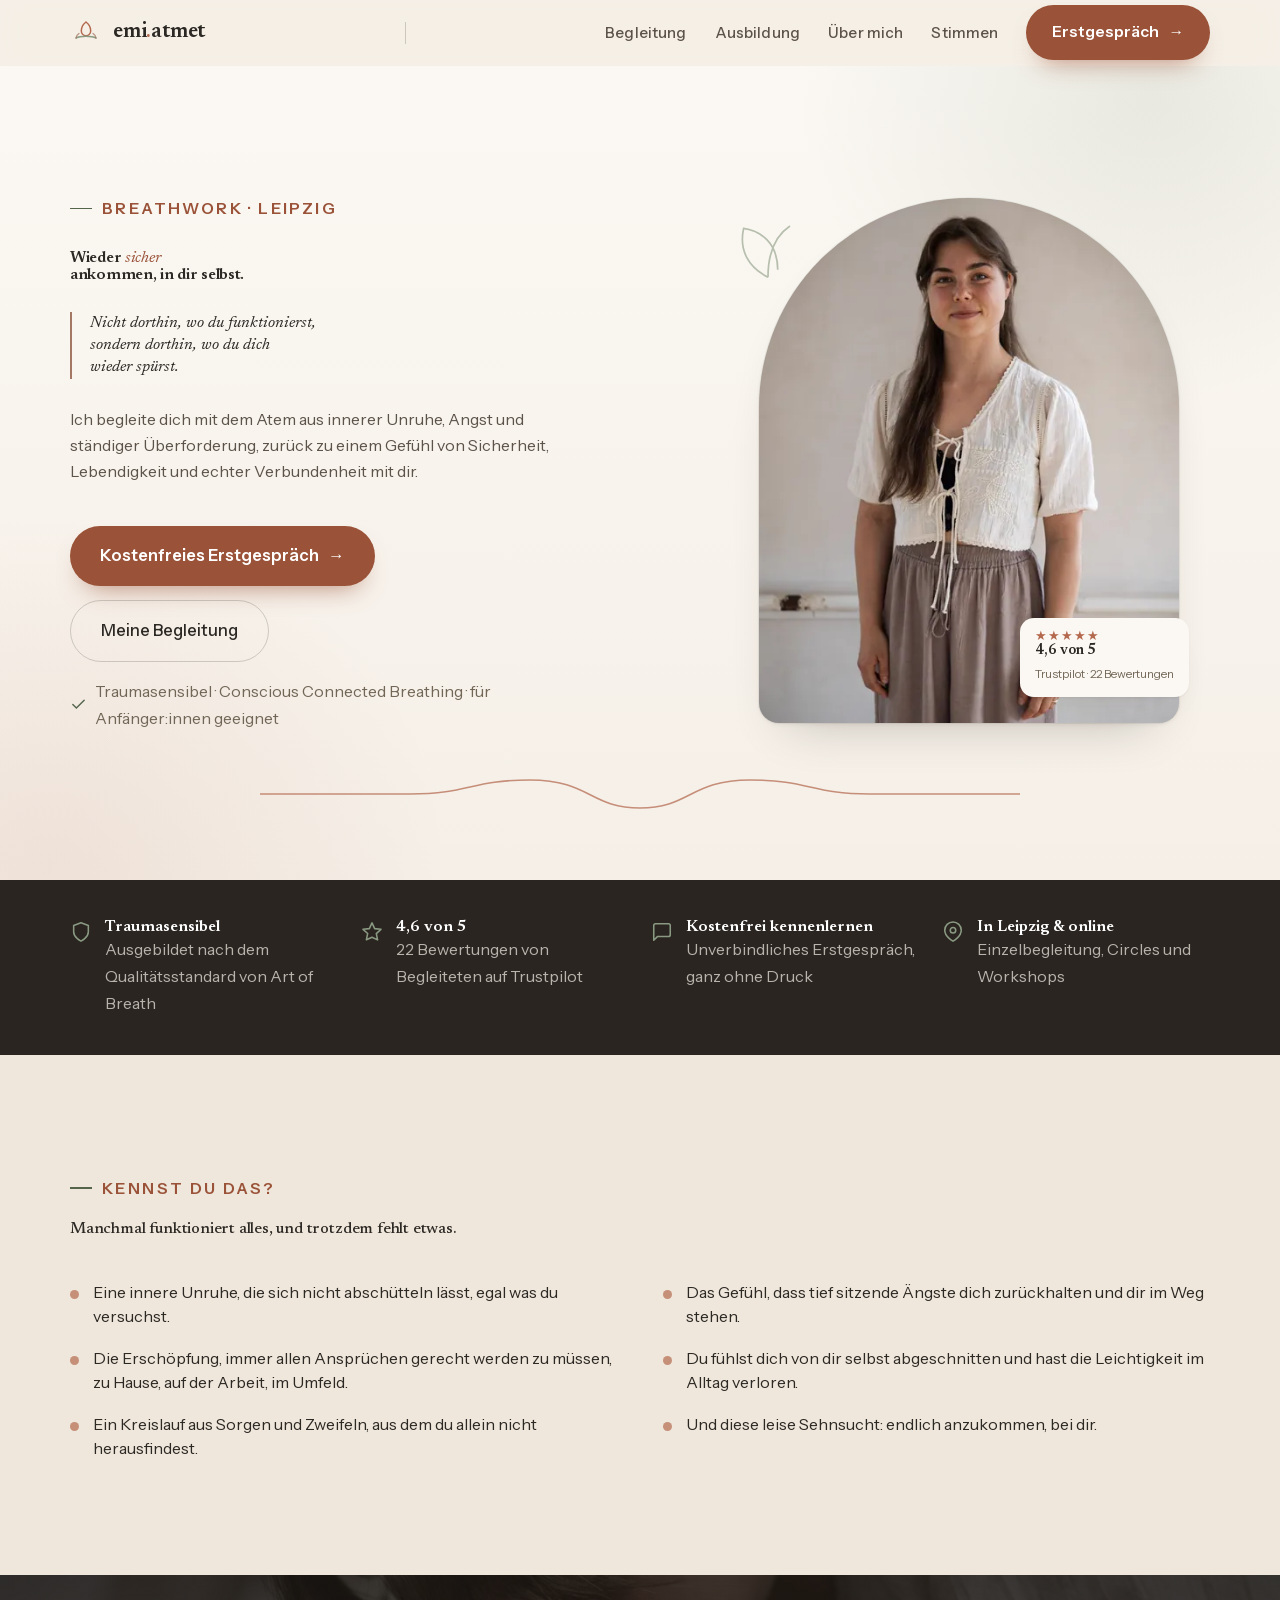
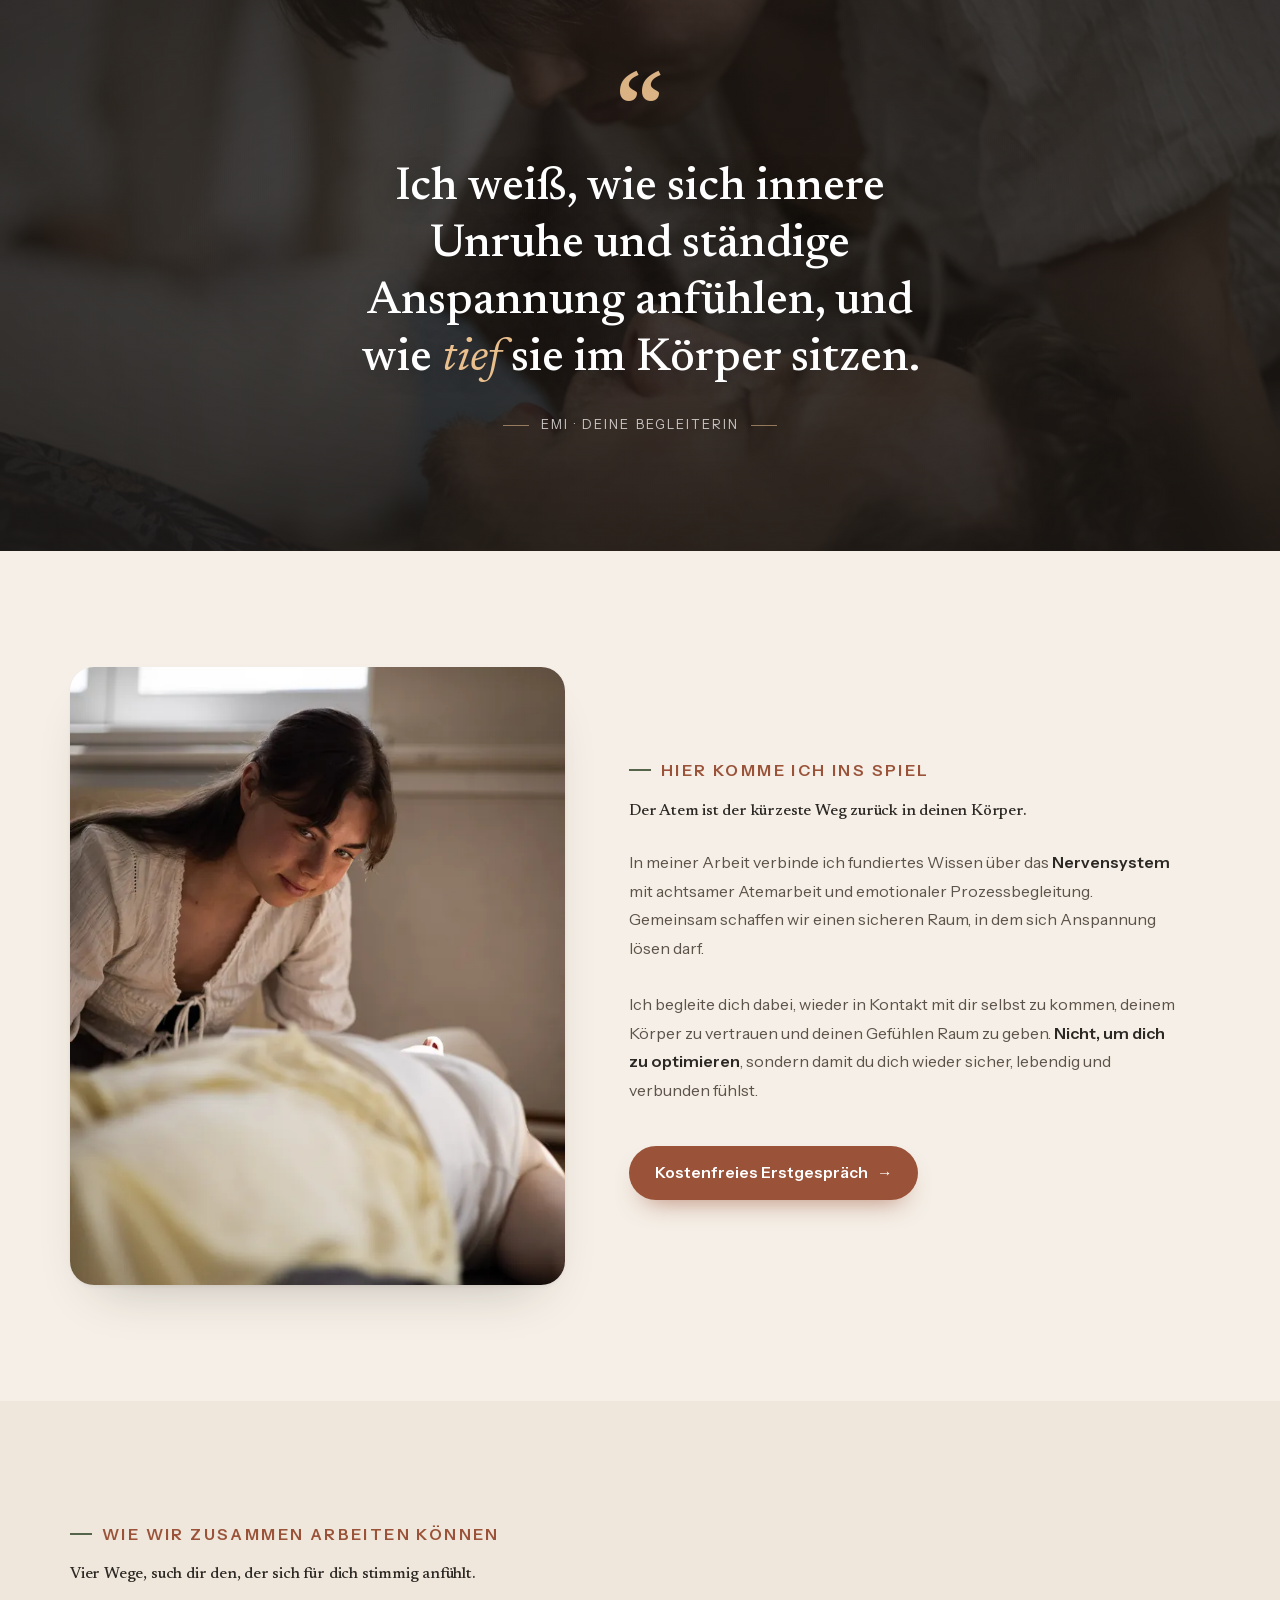
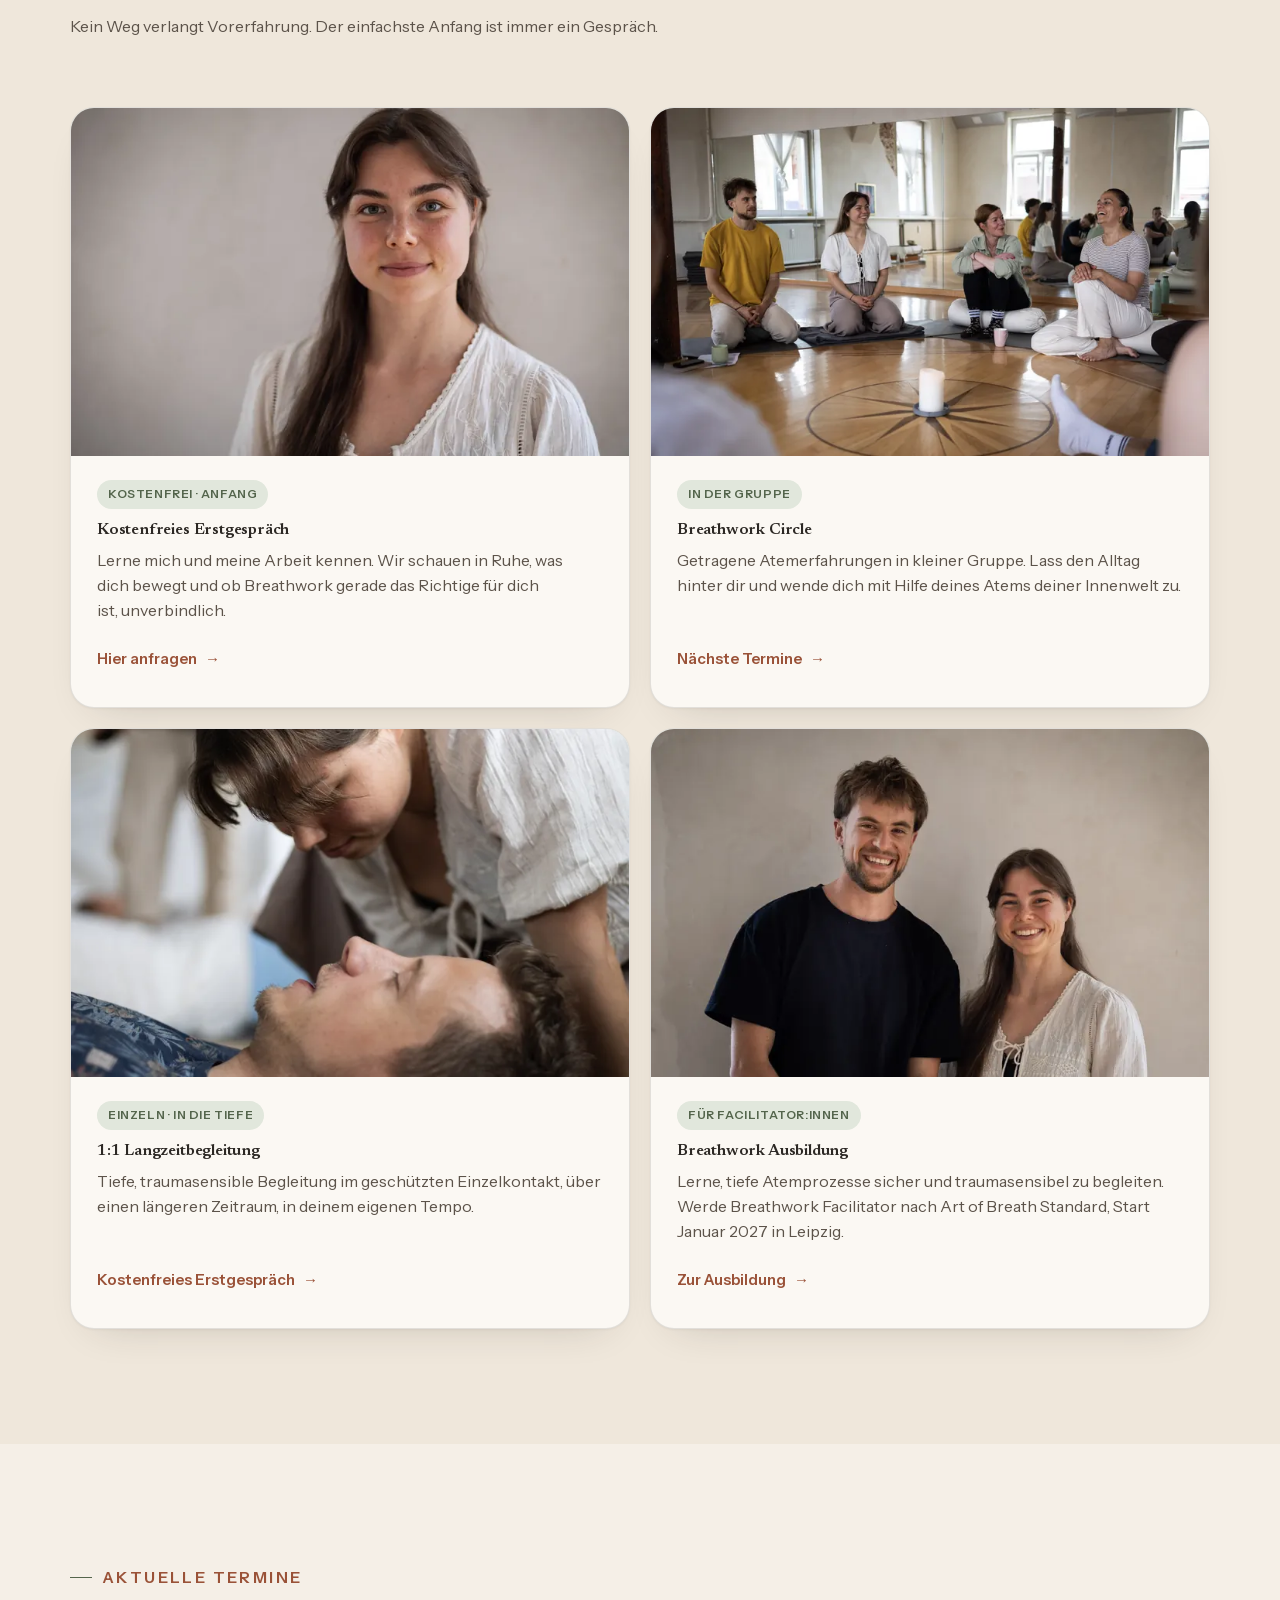
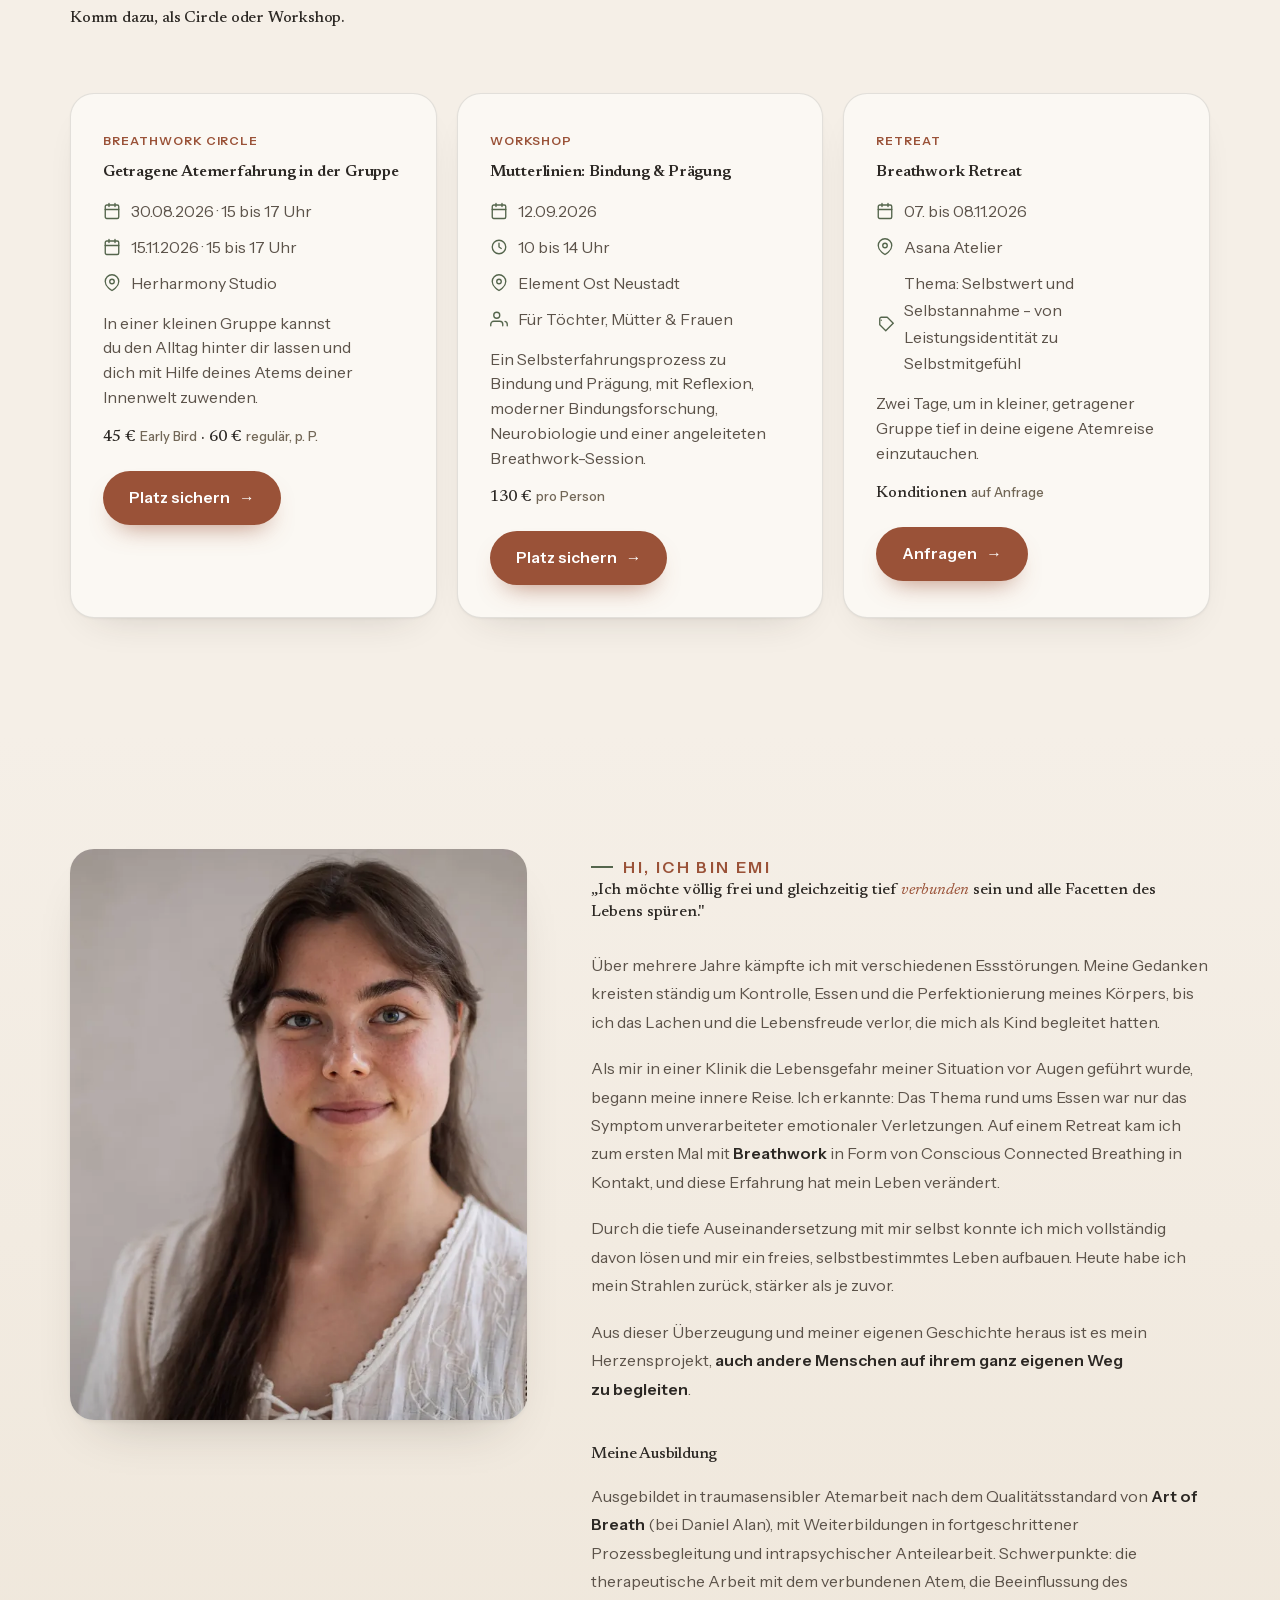
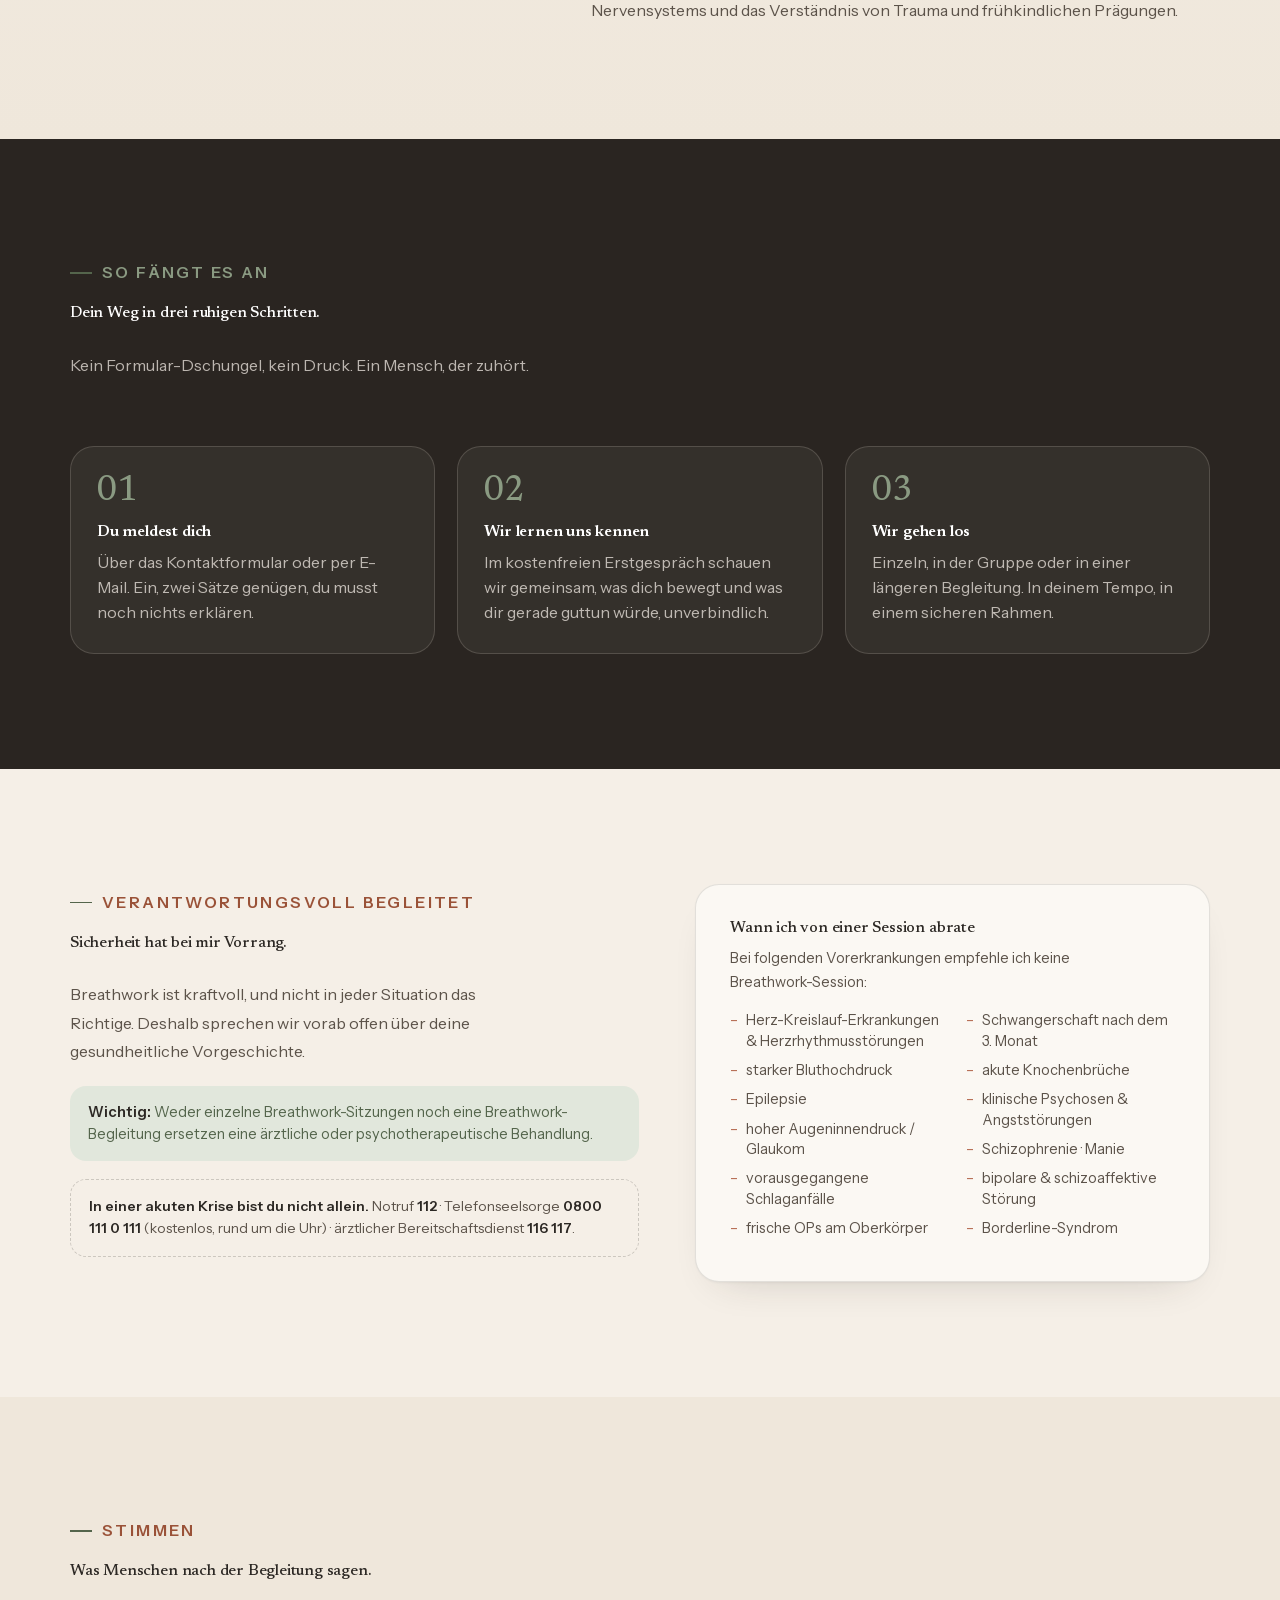
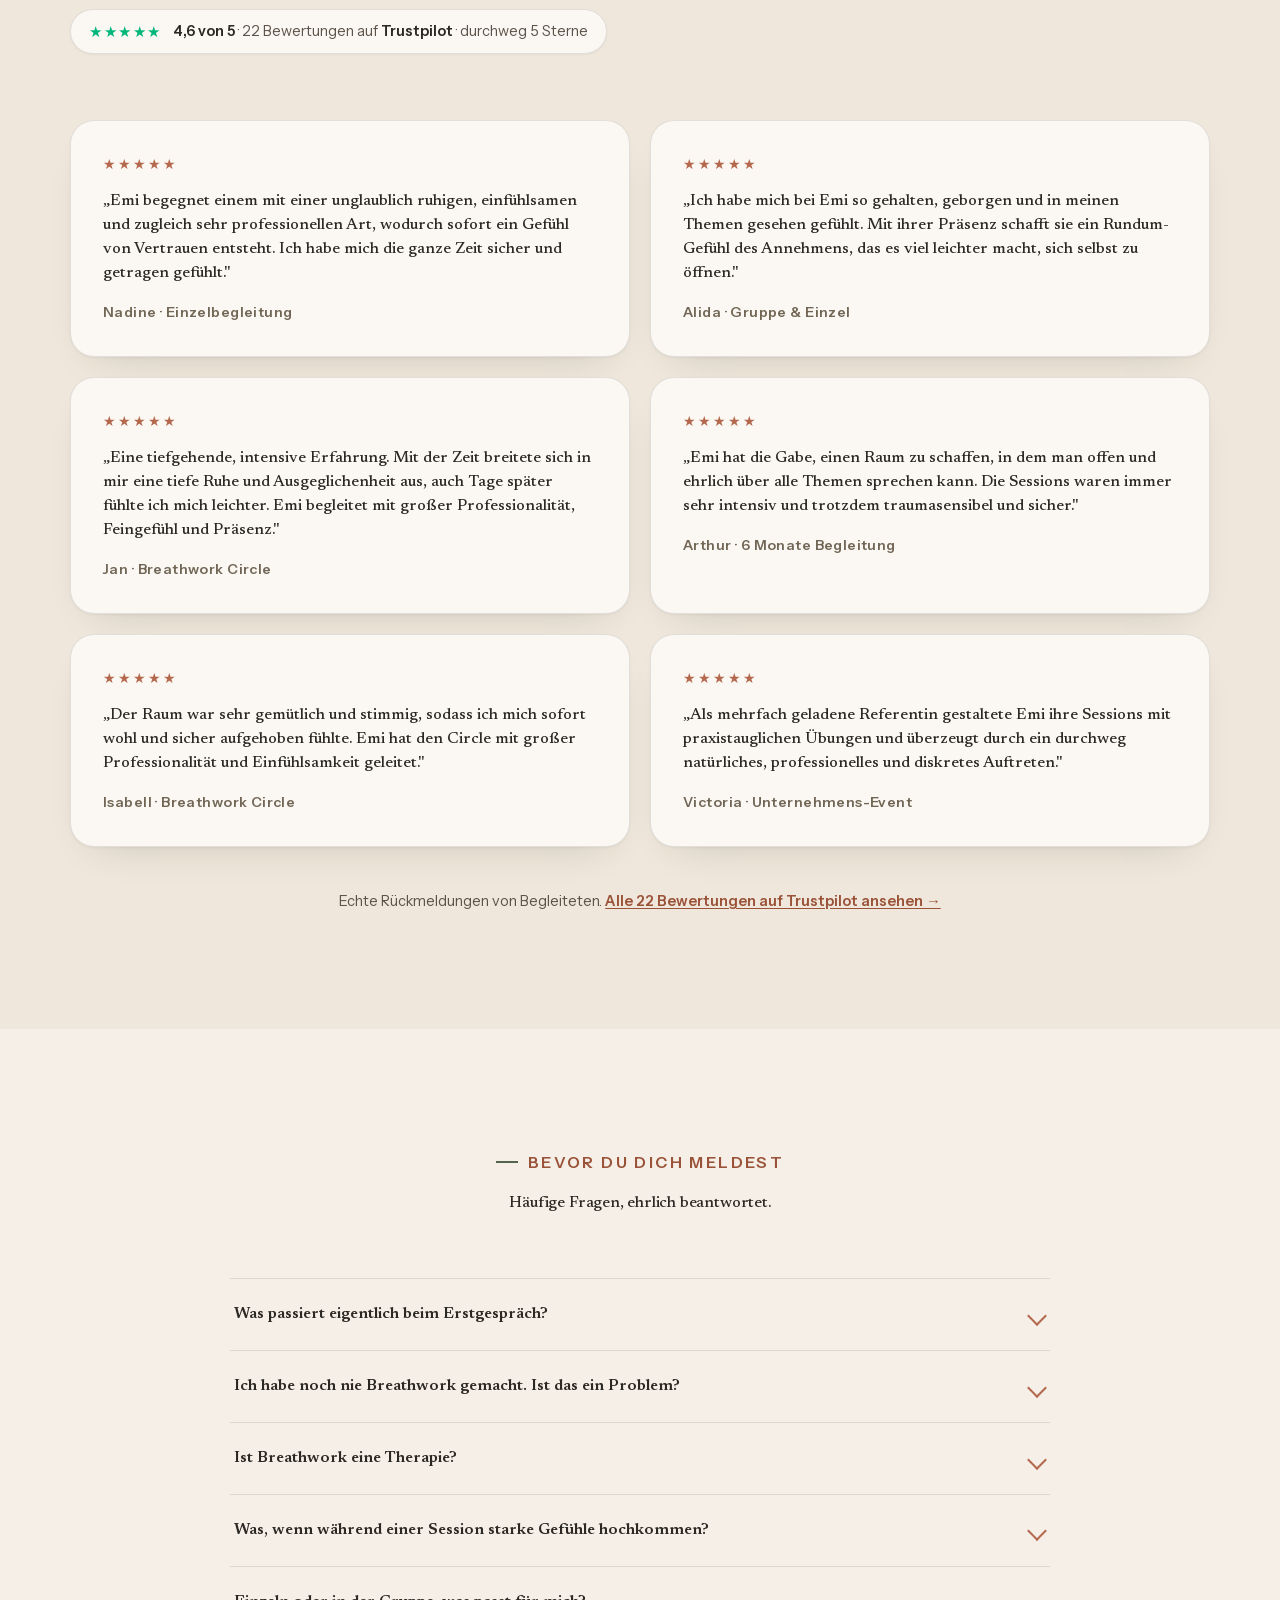
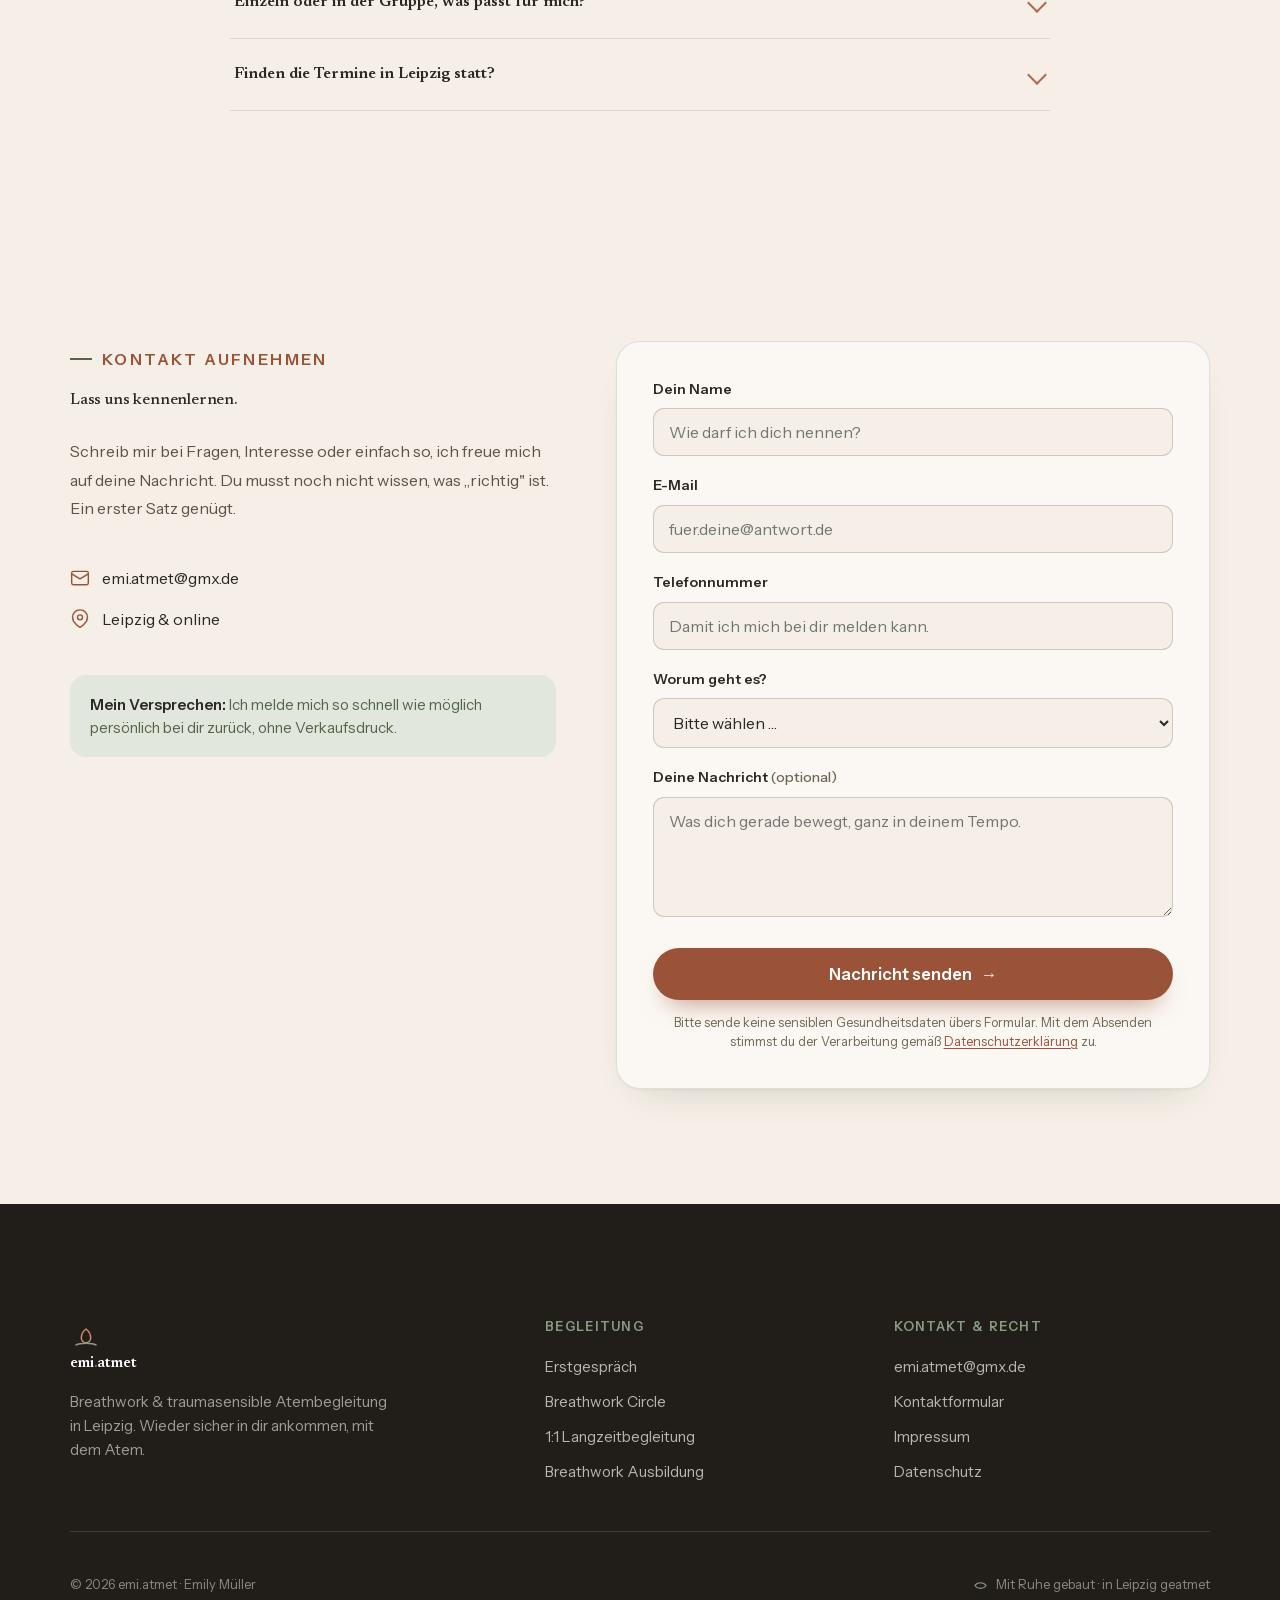
==== commit da958c59: "Kundenwunsch umgesetzt (Cloud-Runner) · j-20260824-1058-emi-atmet-blpq" ====
--- a/index.html
+++ b/index.html
@@ -842,11 +842,11 @@
           </div>
           <div class="field">
             <label for="telefon">Telefonnummer</label>
-            <input type="tel" id="telefon" name="telefon" autocomplete="tel" placeholder="Deine Rückrufnummer" required>
+            <input type="tel" id="telefon" name="telefon" autocomplete="tel" placeholder="Damit ich mich bei dir melden kann." required>
           </div>
           <div class="field">
-            <label for="thema">Worum geht es? <span class="opt">(optional)</span></label>
-            <select id="thema" name="thema">
+            <label for="thema">Worum geht es?</label>
+            <select id="thema" name="thema" required>
               <option value="">Bitte wählen …</option>
               <option>Kostenfreies Erstgespräch</option>
               <option>Breathwork Circle</option>
@@ -967,9 +967,16 @@
       var name=document.getElementById('name').value.trim();
       var email=document.getElementById('email').value.trim();
       var telefon=document.getElementById('telefon').value.trim();
+      var thema=document.getElementById('thema').value.trim();
       if(!name||!email||!telefon){
         m.className='form-msg err';
         m.textContent='Magst du mir noch deinen Namen, deine E-Mail und deine Telefonnummer dalassen? Dann kann ich dir antworten.';
+        m.scrollIntoView({behavior:'smooth',block:'center'});
+        return;
+      }
+      if(!thema){
+        m.className='form-msg err';
+        m.textContent='Magst du mir noch verraten, worum es geht? Dann kann ich mich besser vorbereiten.';
         m.scrollIntoView({behavior:'smooth',block:'center'});
         return;
       }
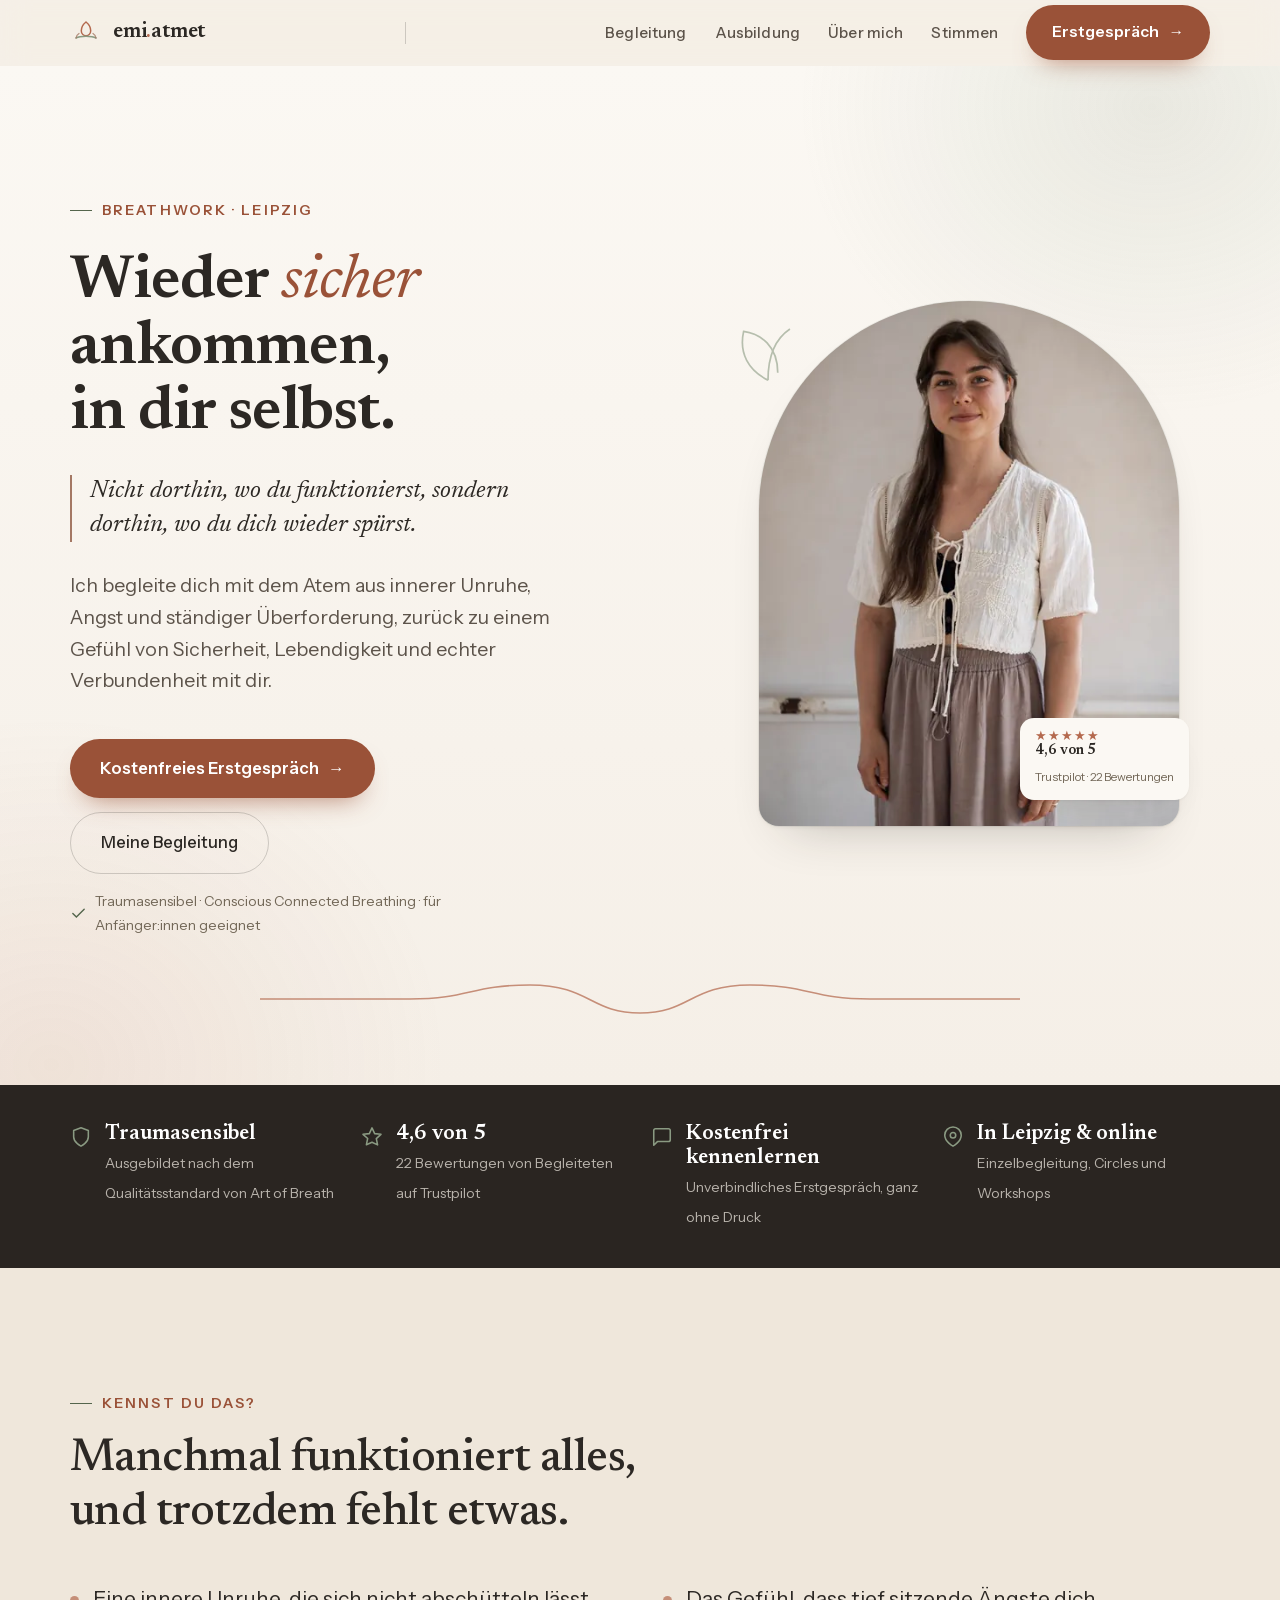
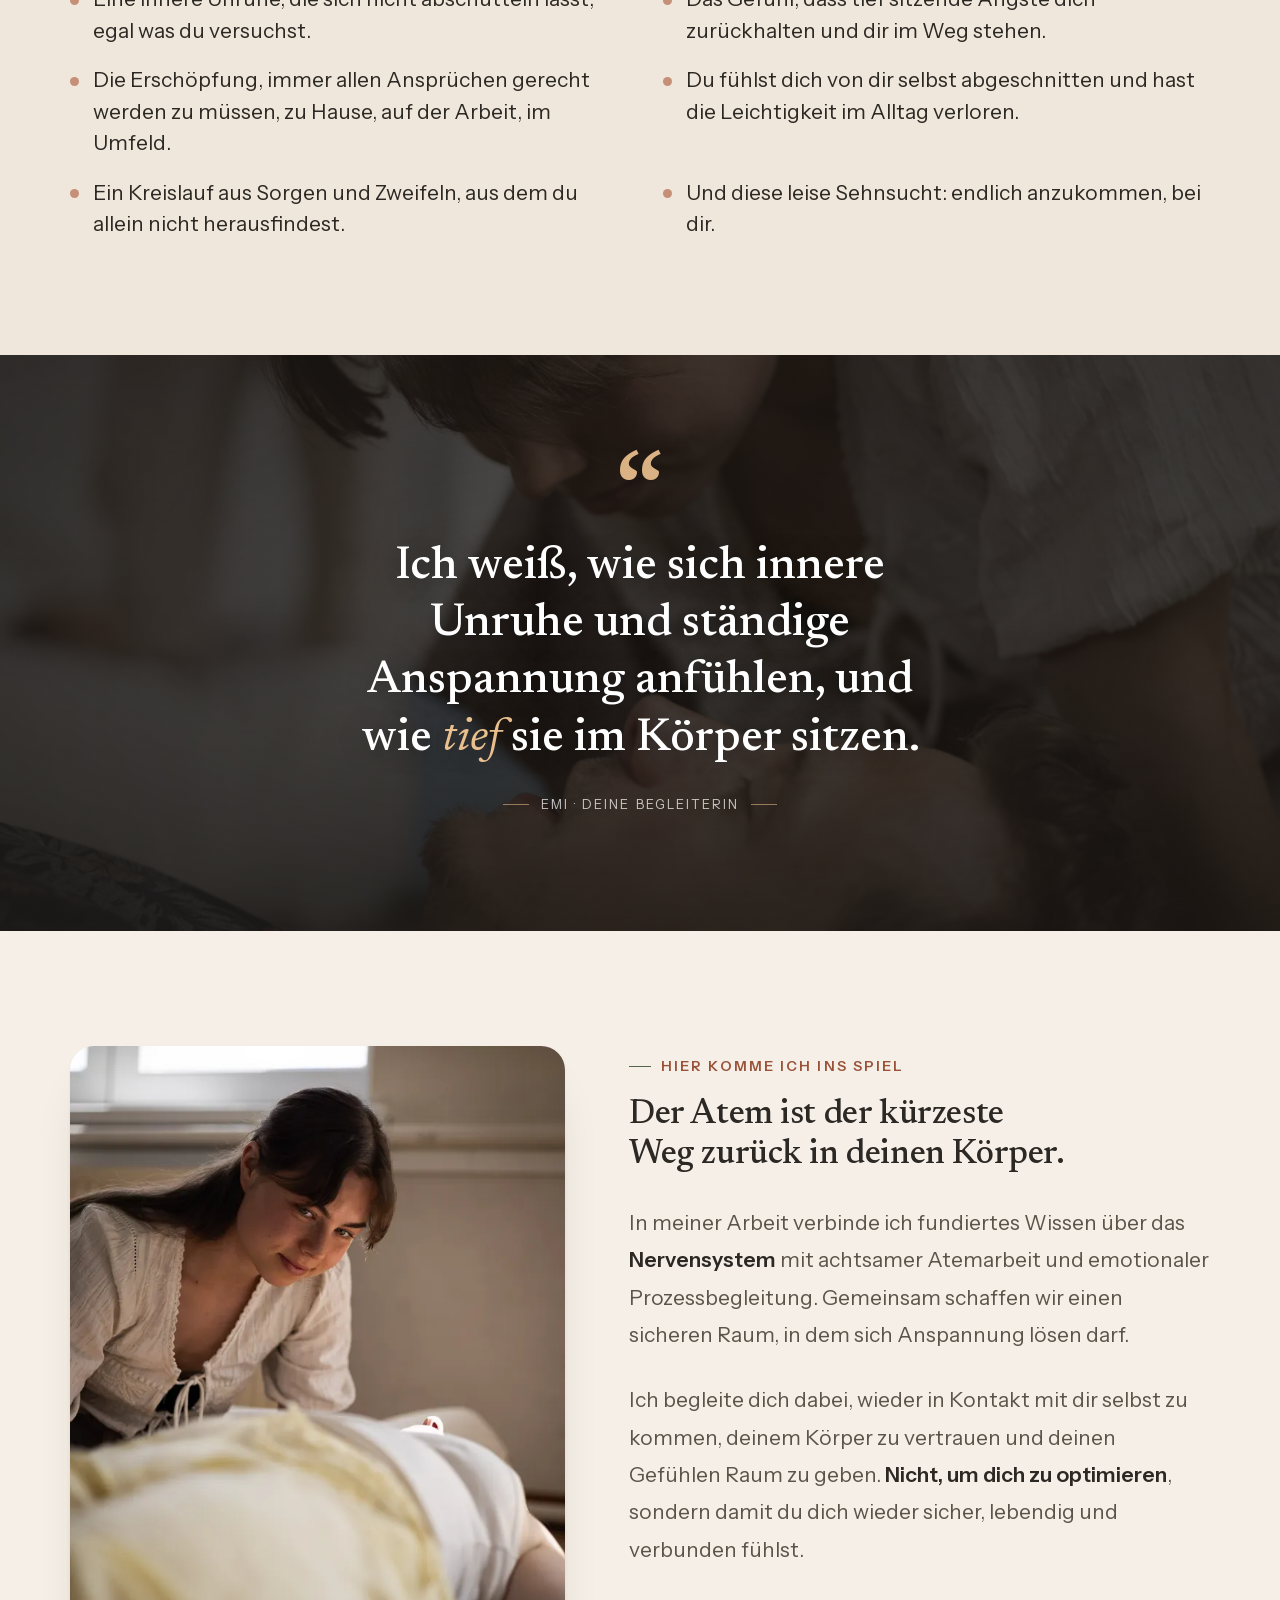
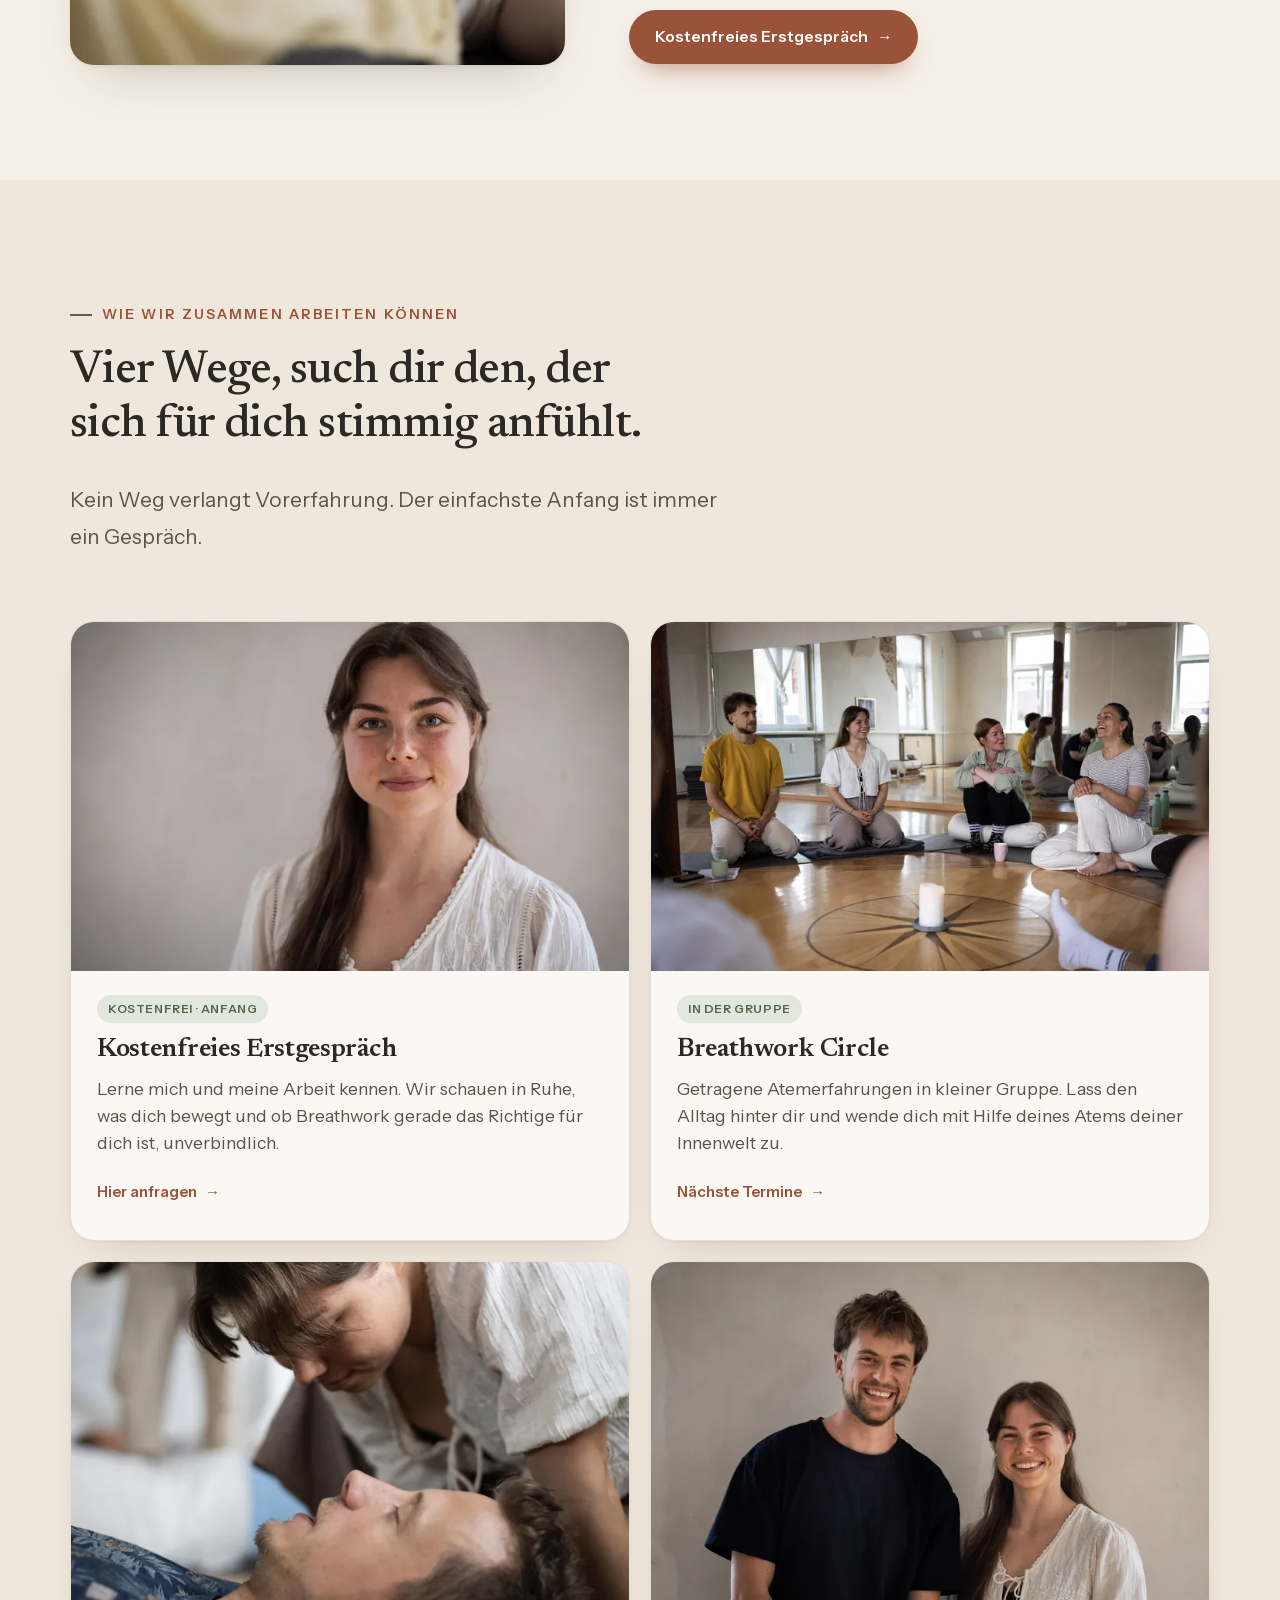
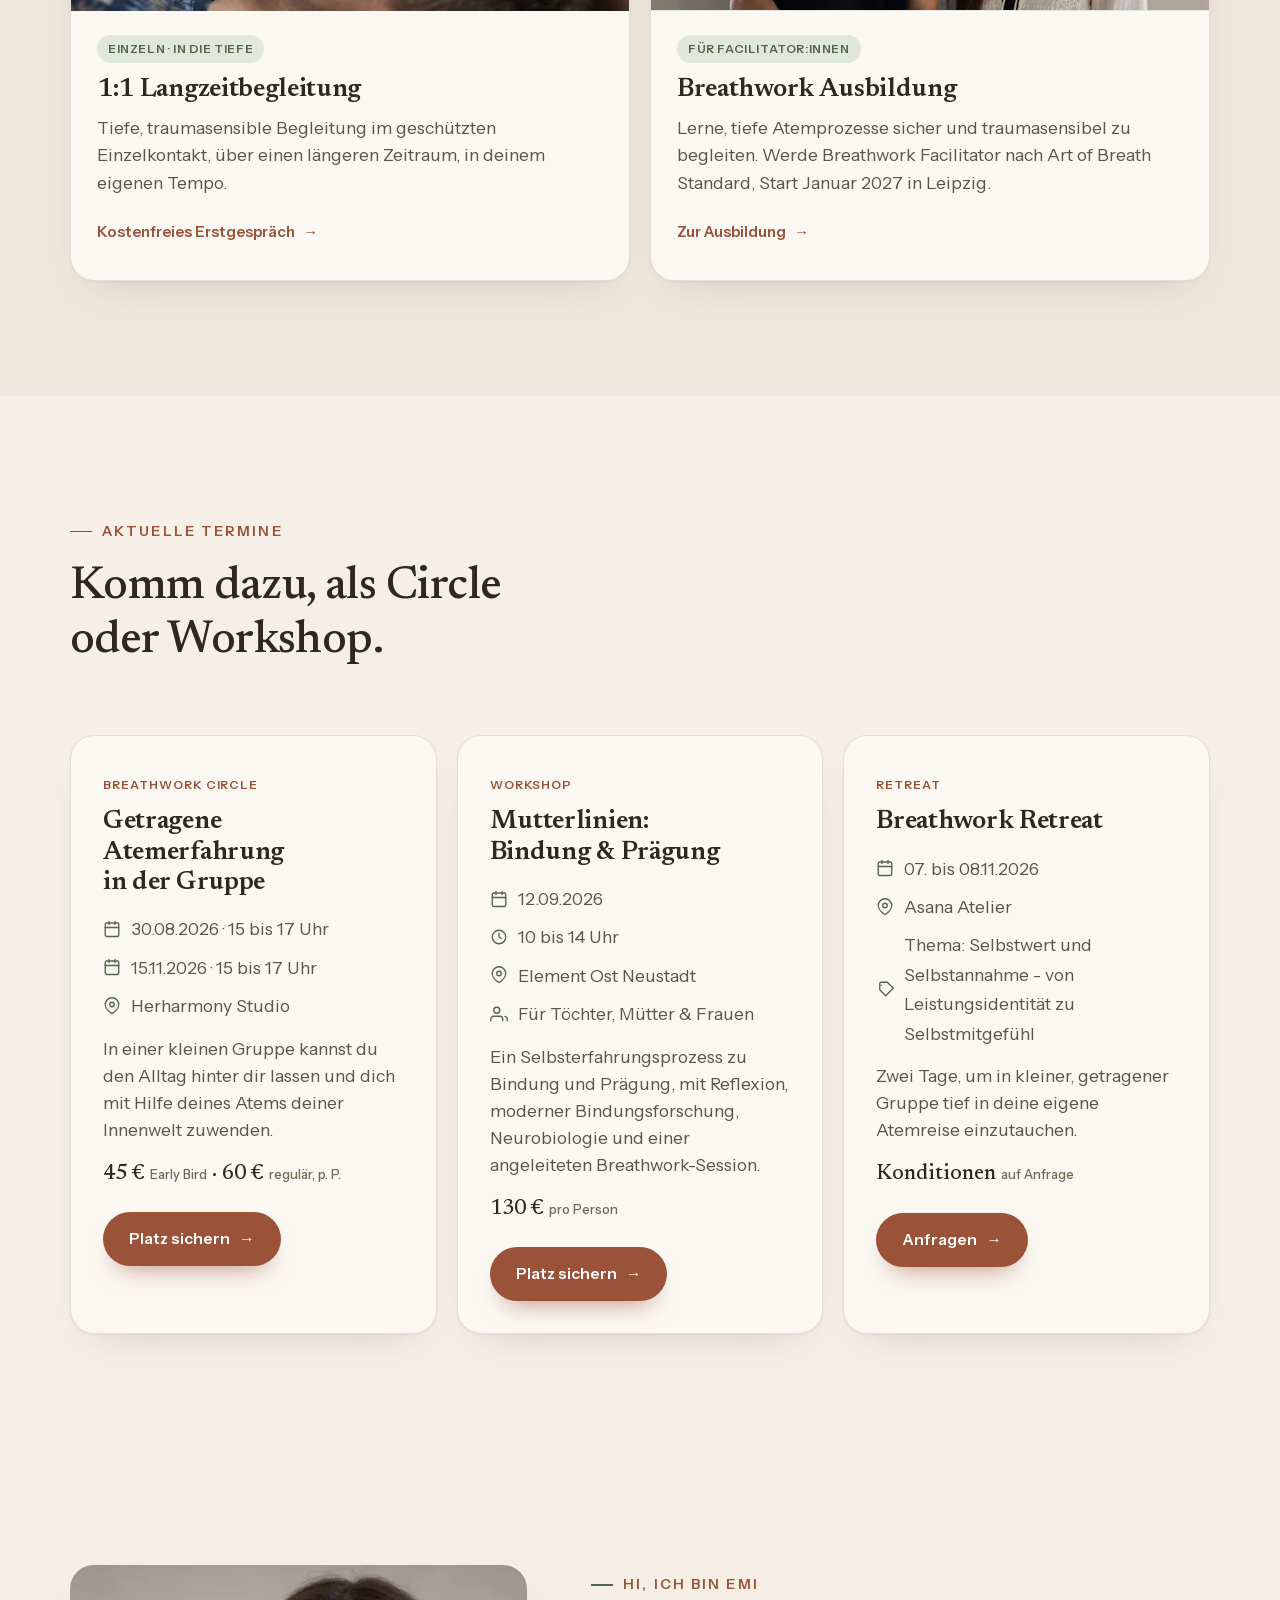
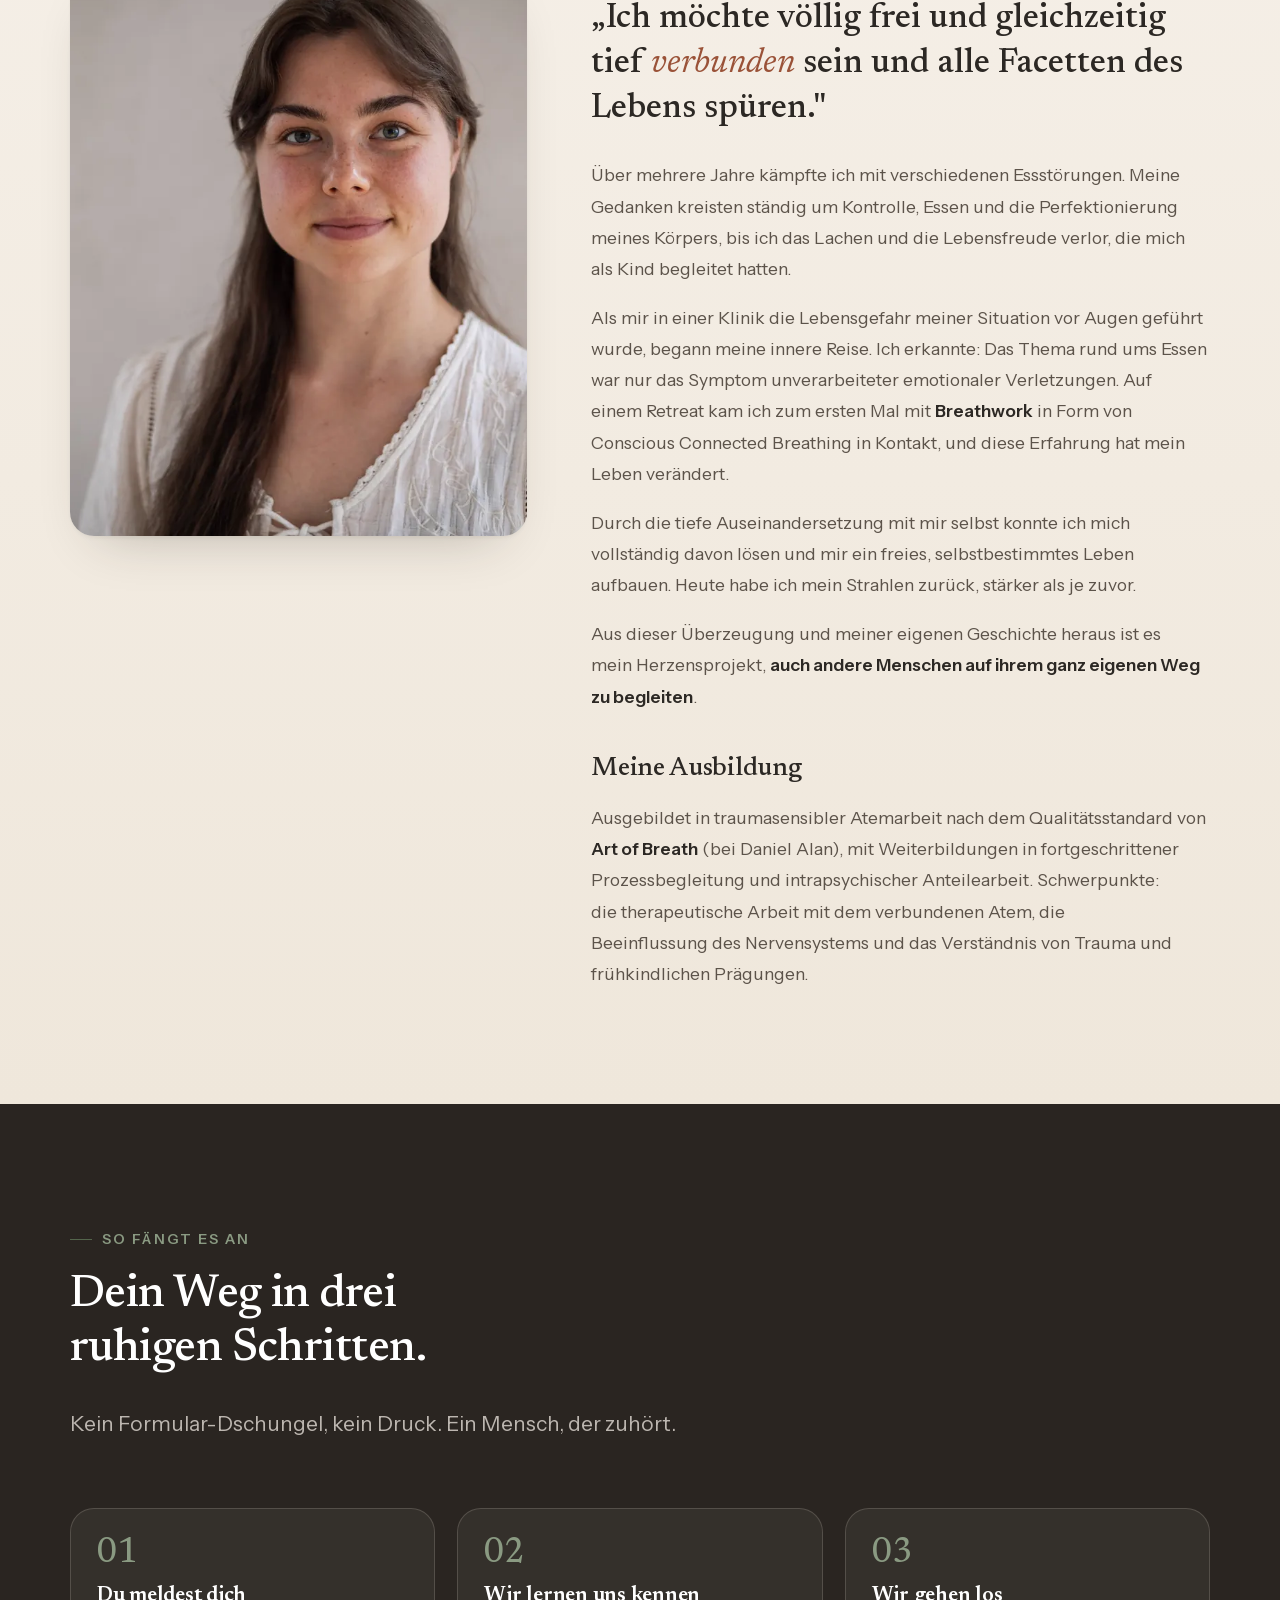
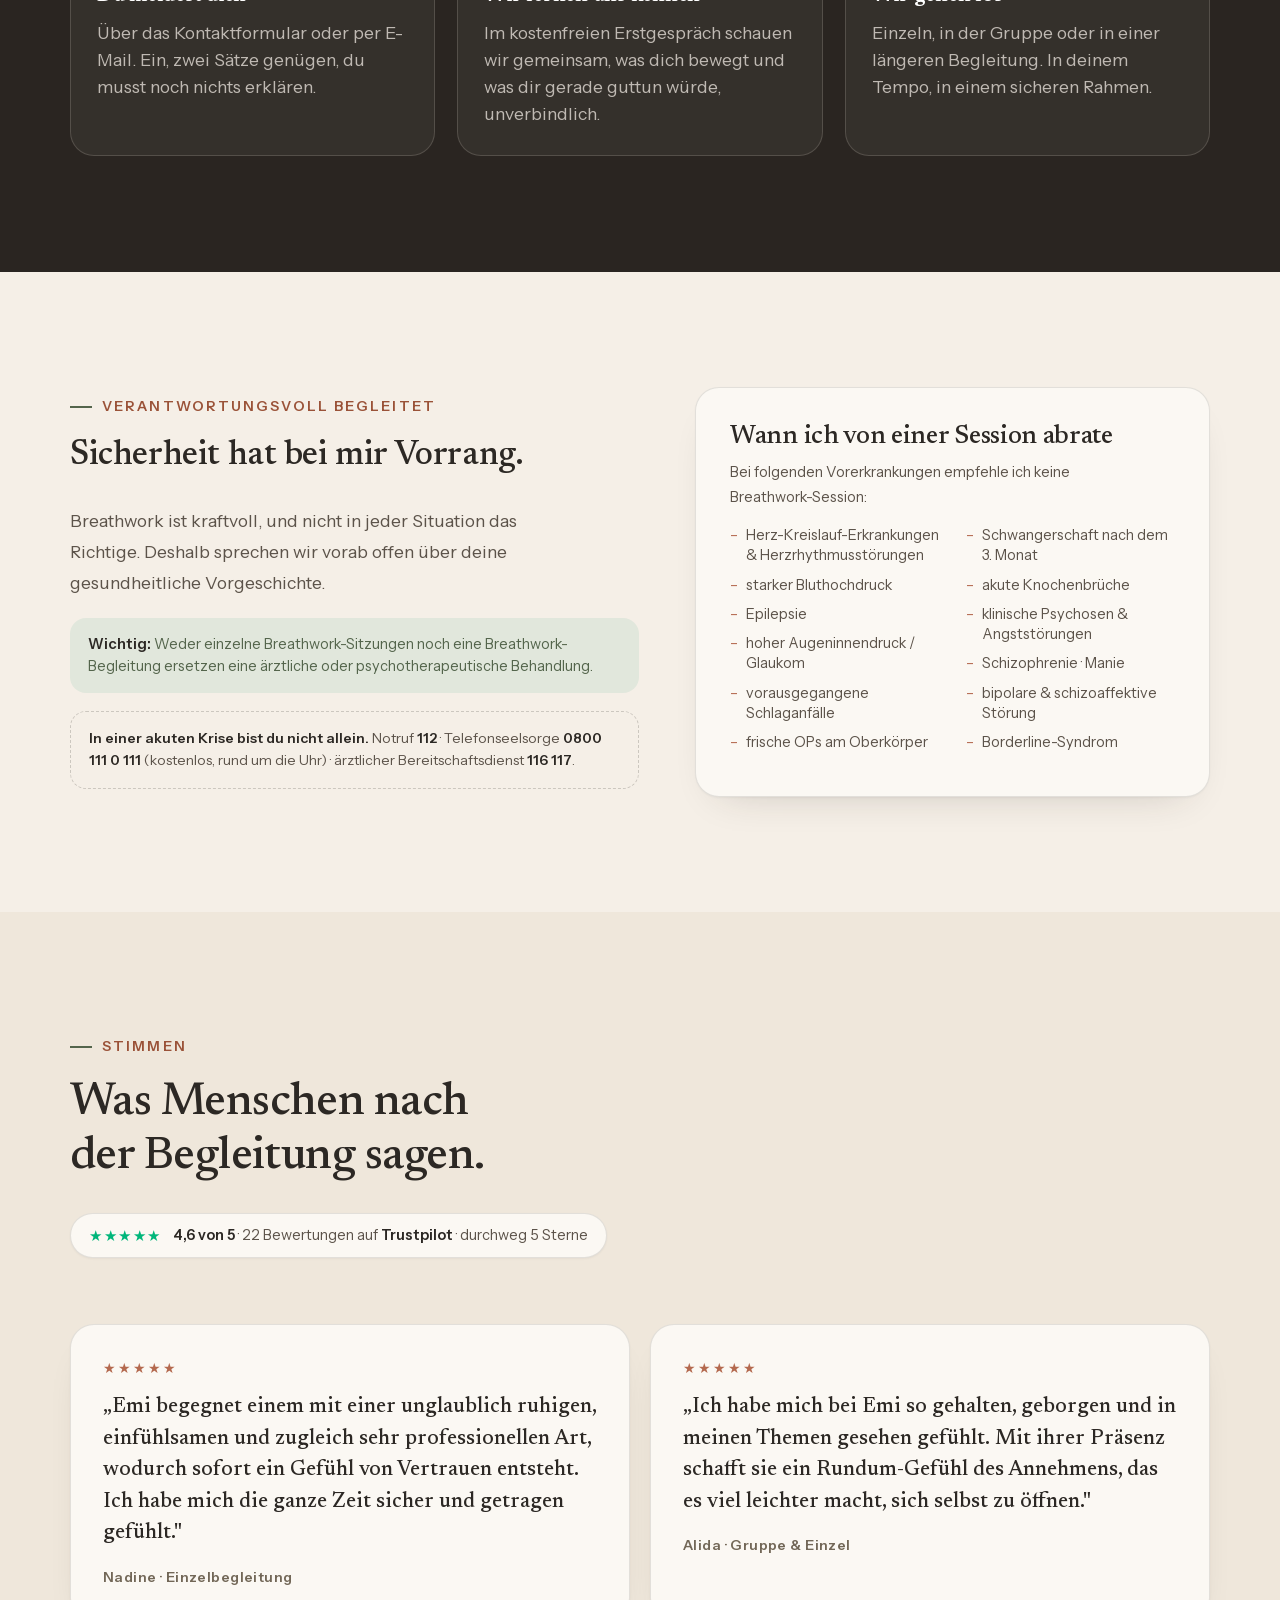
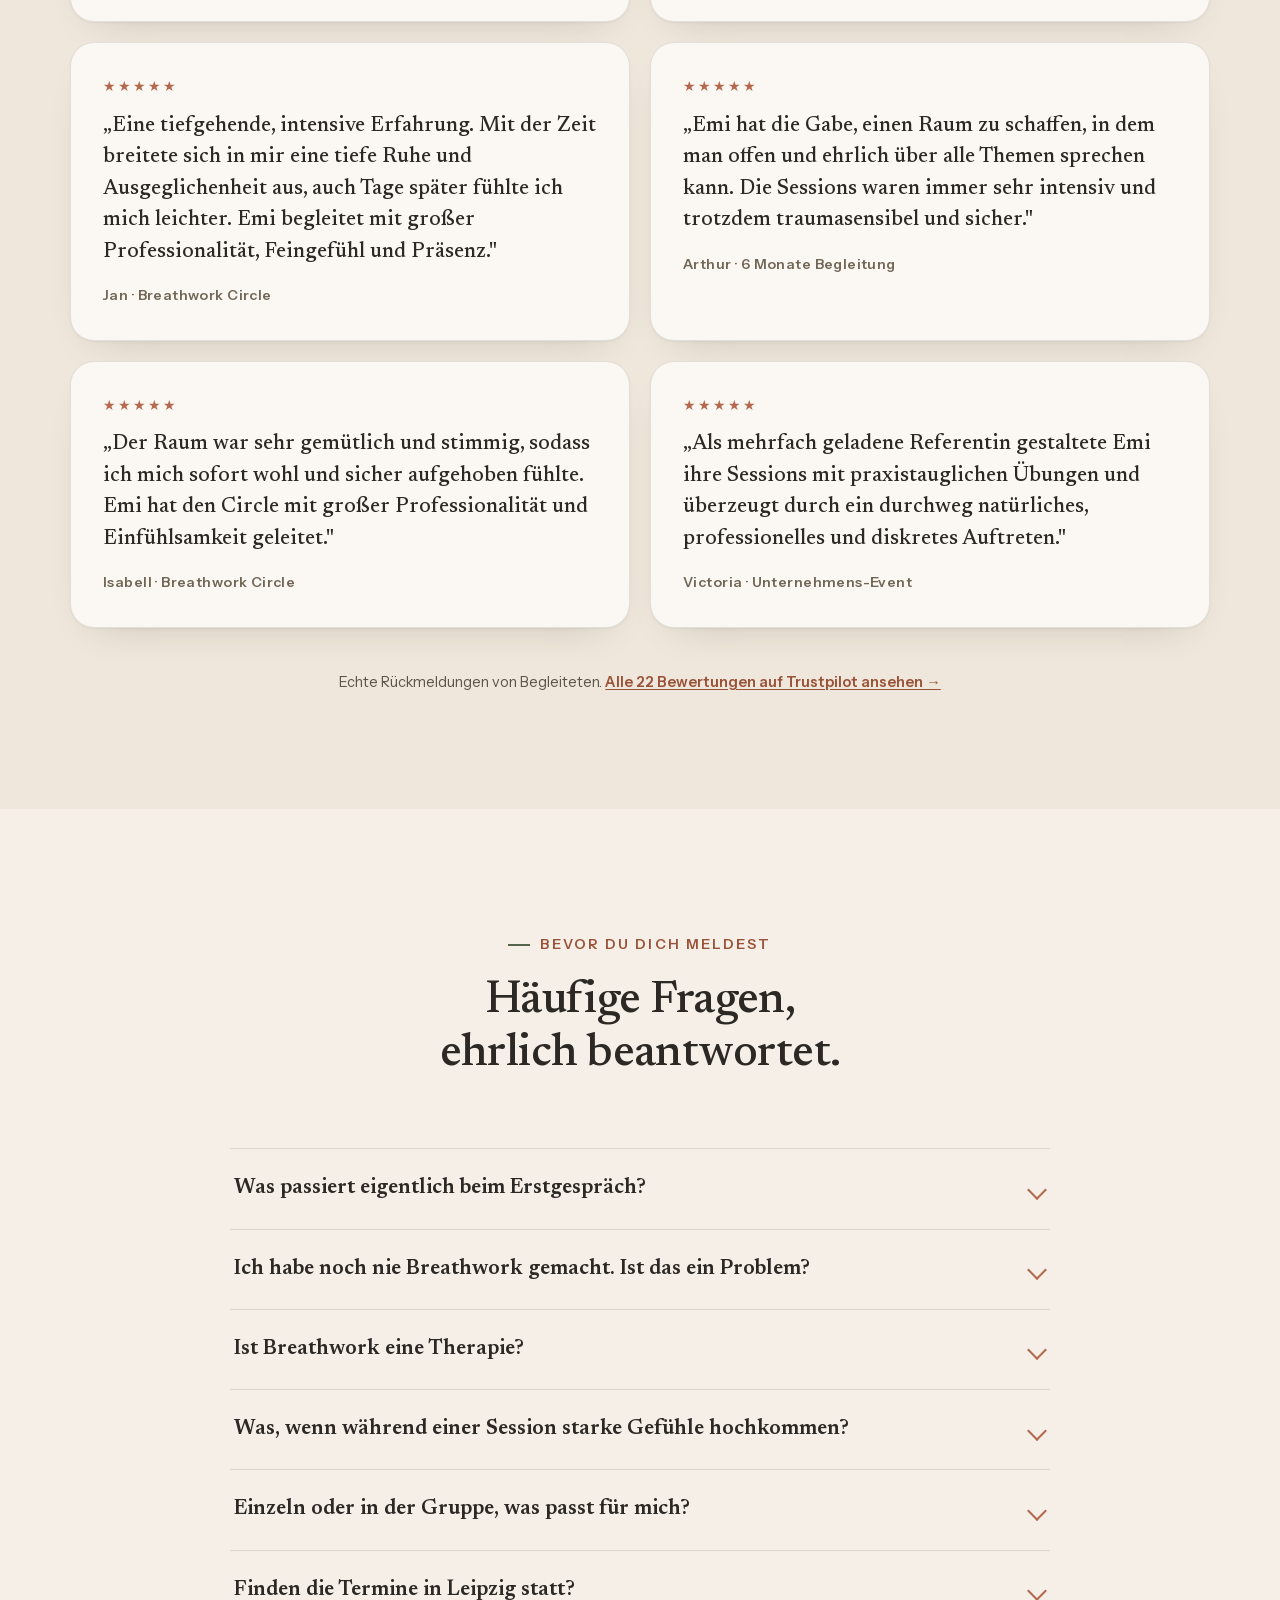
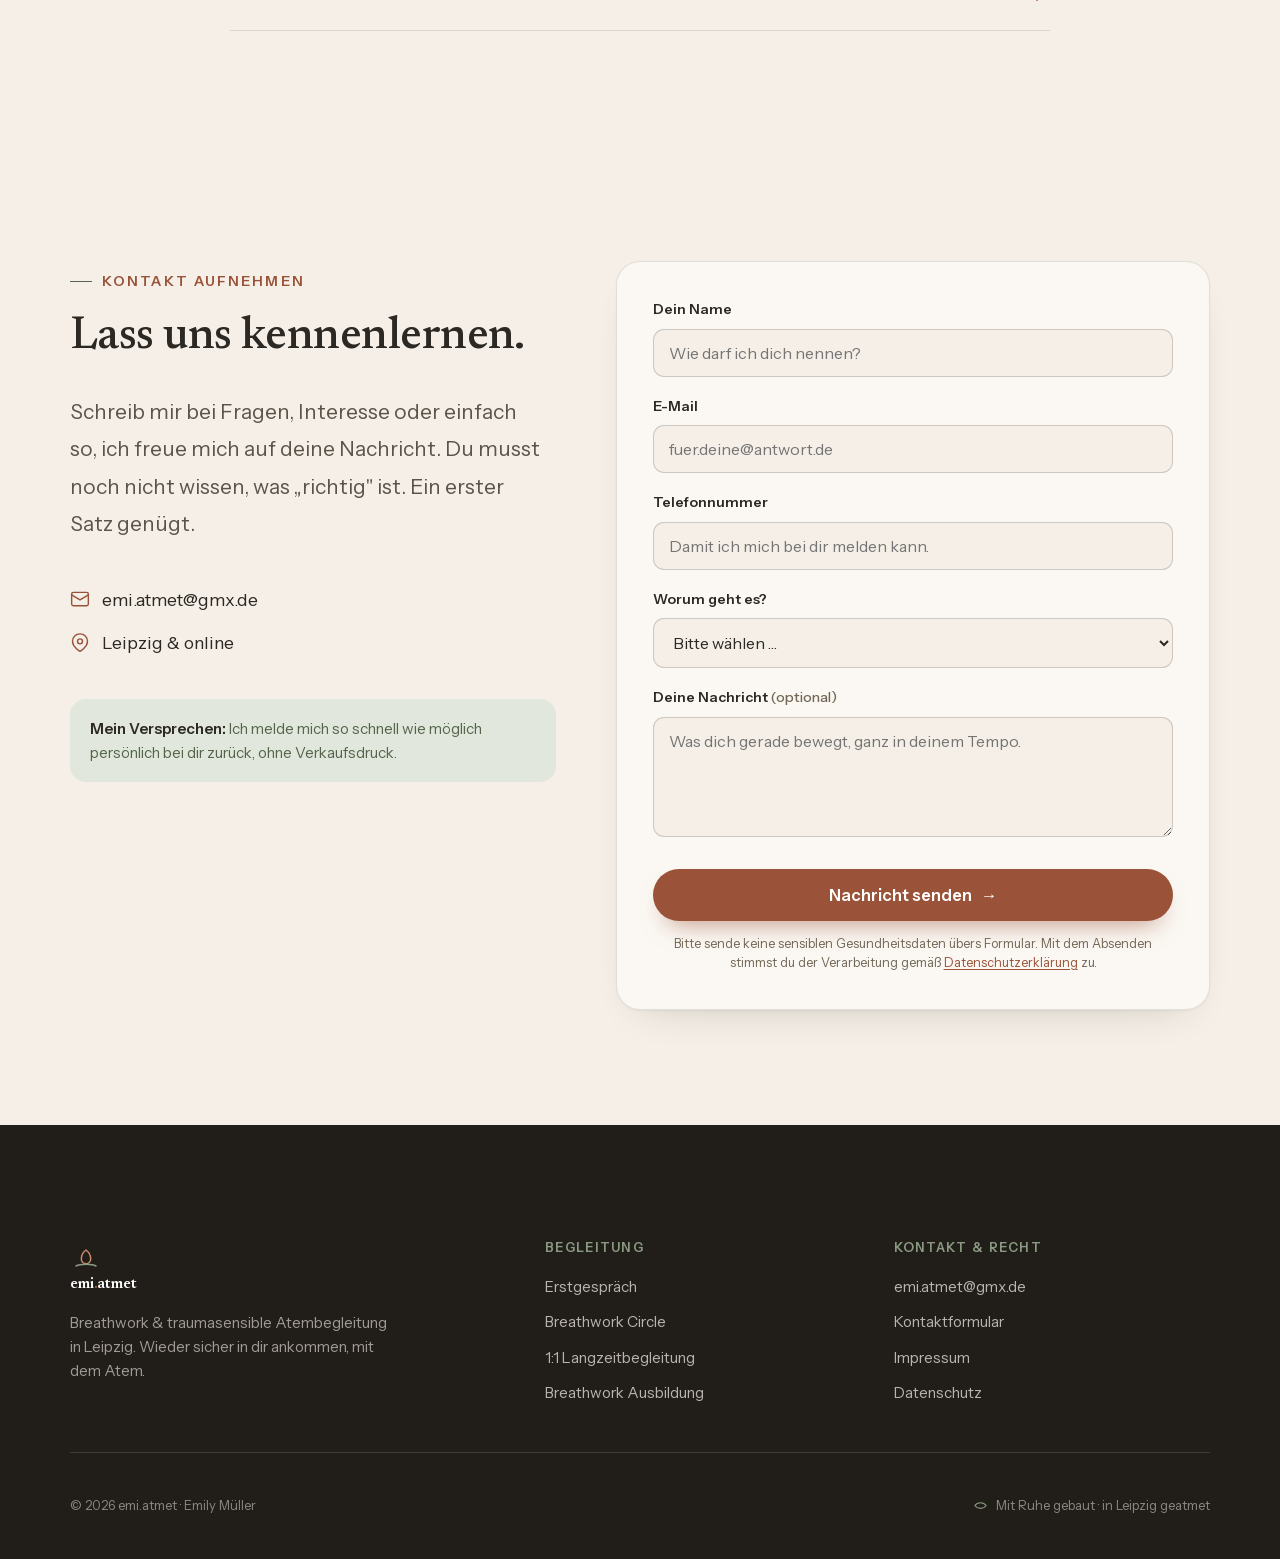
==== commit a3395724: "Deploy via lc-deploy.sh (2026-08-26 13:59)" ====
--- a/index.html
+++ b/index.html
@@ -74,13 +74,13 @@
     --radius:16px; --radius-lg:24px; --radius-sm:11px; --pill:999px;
     --nav-h:66px;
 
-    --step--1:clamp(13px,.3vw+12.3px,14px);
-    --step-0:clamp(16px,.35vw+15.1px,17.5px);
-    --step-1:clamp(18px,.7vw+16.2px,21px);
-    --step-2:clamp(21px,1.2vw+18px,26px);
-    --step-3:clamp(25px,2.1vw+19px,34px);
-    --step-4:clamp(30px,3.4vw+18.5px,46px);
-    --step-5:clamp(34px,5vw+16px,62px);
+    --step--1:clamp(13px,.3vw + 12.3px,14px);
+    --step-0:clamp(16px,.35vw + 15.1px,17.5px);
+    --step-1:clamp(18px,.7vw + 16.2px,21px);
+    --step-2:clamp(21px,1.2vw + 18px,26px);
+    --step-3:clamp(25px,2.1vw + 19px,34px);
+    --step-4:clamp(30px,3.4vw + 18.5px,46px);
+    --step-5:clamp(34px,5vw + 16px,62px);
     --lh-tight:1.06; --lh-snug:1.17; --lh-body:1.68; --lh-relaxed:1.78;
     --ls-display:-.018em; --ls-h2:-.012em; --ls-label:.15em;
     --sp-2:clamp(14px,1.6vw,18px); --sp-3:clamp(20px,2.4vw,28px);
@@ -159,8 +159,8 @@
   .hero-inner{max-width:44ch;}
   .hero h1{font-size:var(--step-5);line-height:var(--lh-tight);letter-spacing:var(--ls-display);margin:var(--sp-3) 0 0;font-weight:600;max-width:20ch;}
   .hero h1 em{color:var(--clay-deep);font-weight:500;}
-  .hero-lead{font-family:var(--serif);font-style:italic;font-size:clamp(19px,1vw+16.5px,24px);line-height:1.4;color:var(--ink);margin-top:var(--sp-3);padding-left:18px;border-left:2px solid var(--mocha);max-width:32ch;}
-  .hero-sub{font-size:clamp(17px,.6vw+15.6px,19.5px);line-height:1.62;color:var(--ink-soft);margin-top:var(--sp-3);max-width:46ch;}
+  .hero-lead{font-family:var(--serif);font-style:italic;font-size:clamp(19px,1vw + 16.5px,24px);line-height:1.4;color:var(--ink);margin-top:var(--sp-3);padding-left:18px;border-left:2px solid var(--mocha);max-width:32ch;}
+  .hero-sub{font-size:clamp(17px,.6vw + 15.6px,19.5px);line-height:1.62;color:var(--ink-soft);margin-top:var(--sp-3);max-width:46ch;}
   /* Section-Headline-Varianten (statt Inline-font-size, Token-Disziplin) */
   h2.sec-h3{font-size:var(--step-3);margin-top:var(--sp-2);font-weight:500;}
   h2.sec-h4{font-size:var(--step-4);margin-top:var(--sp-2);font-weight:500;}
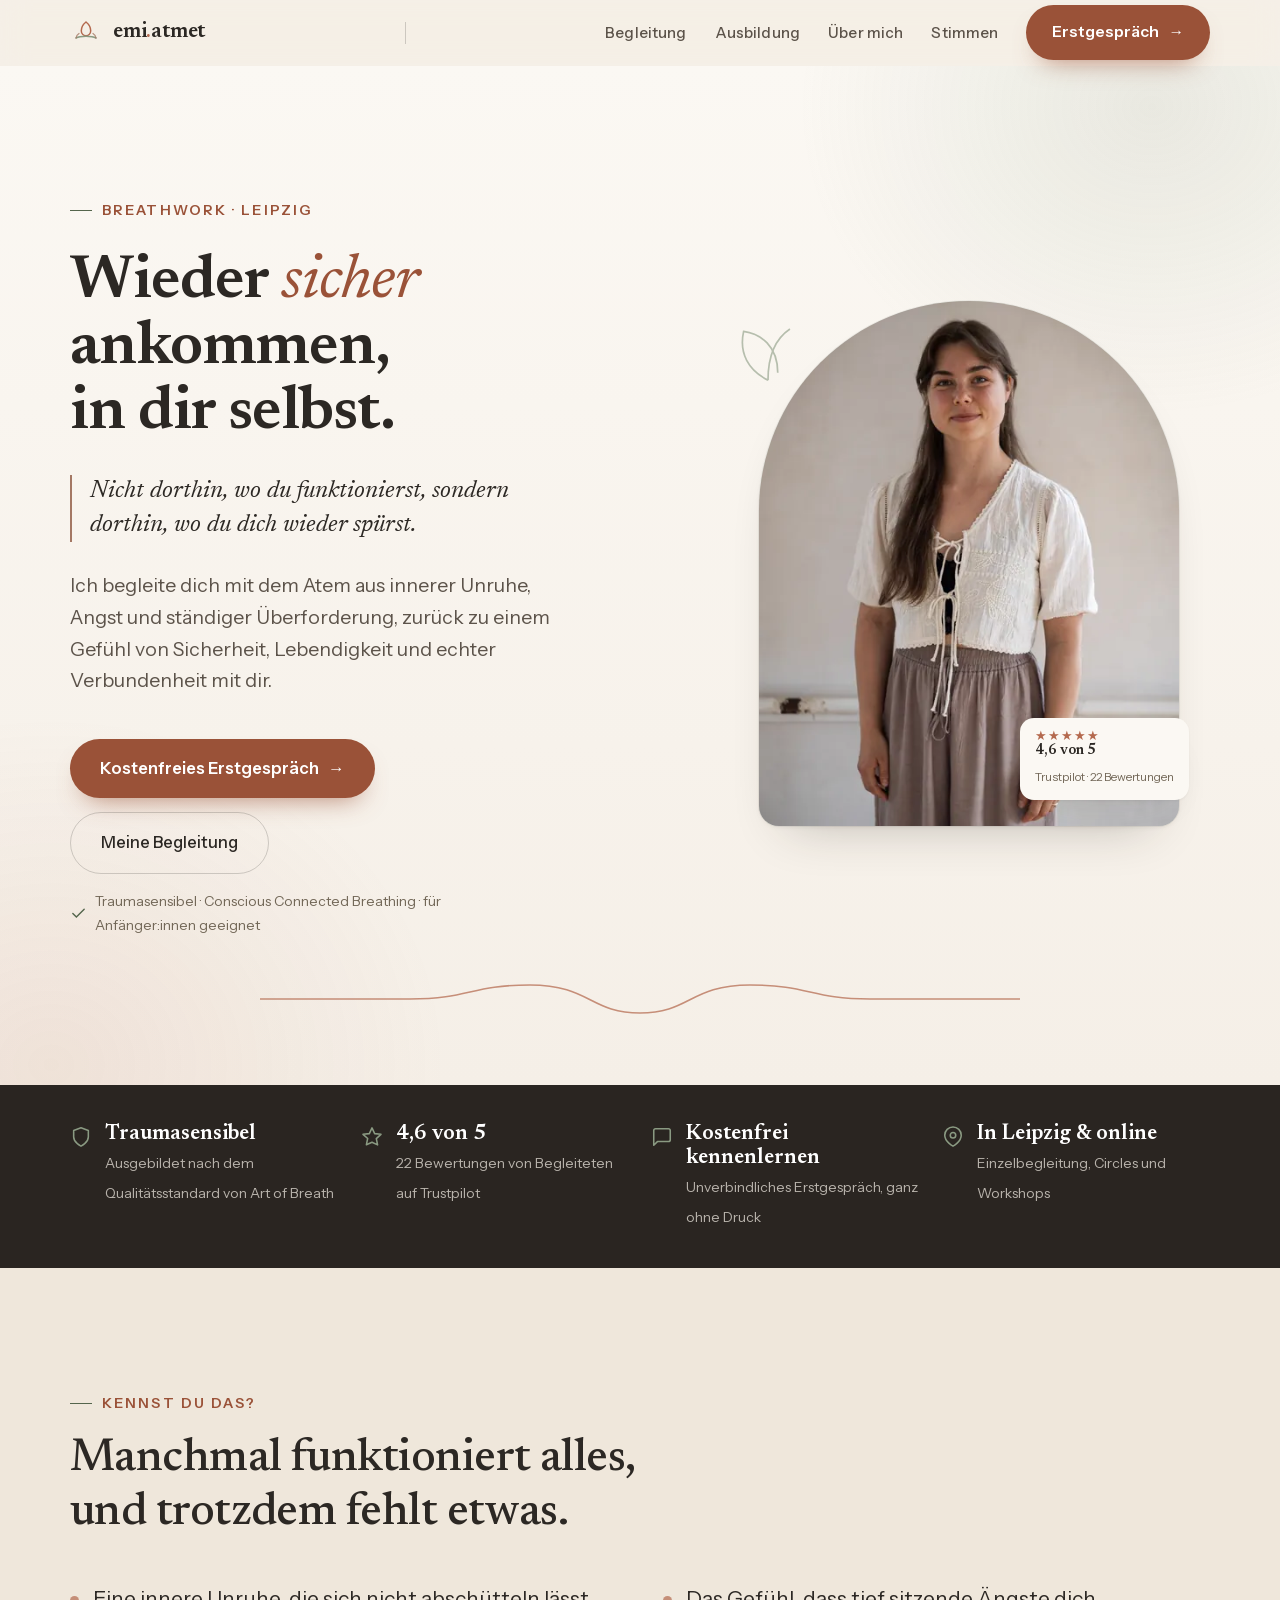
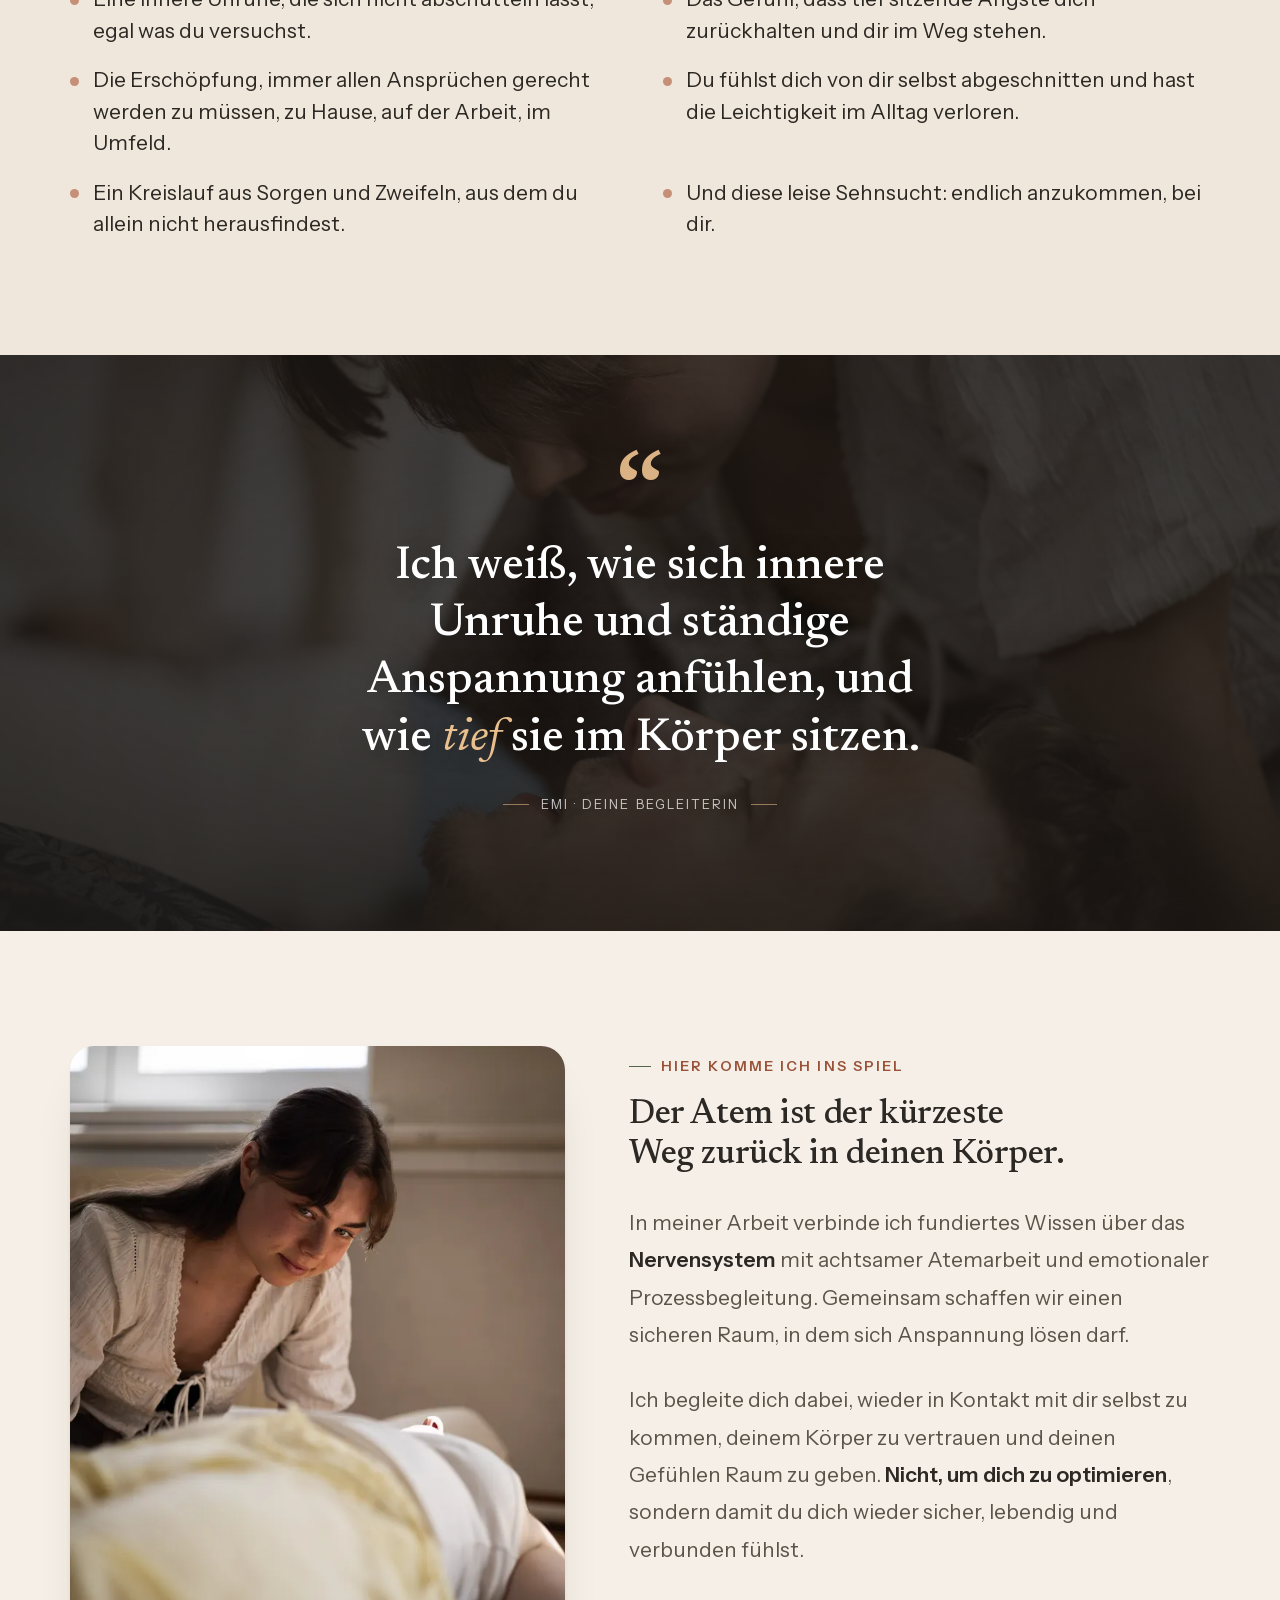
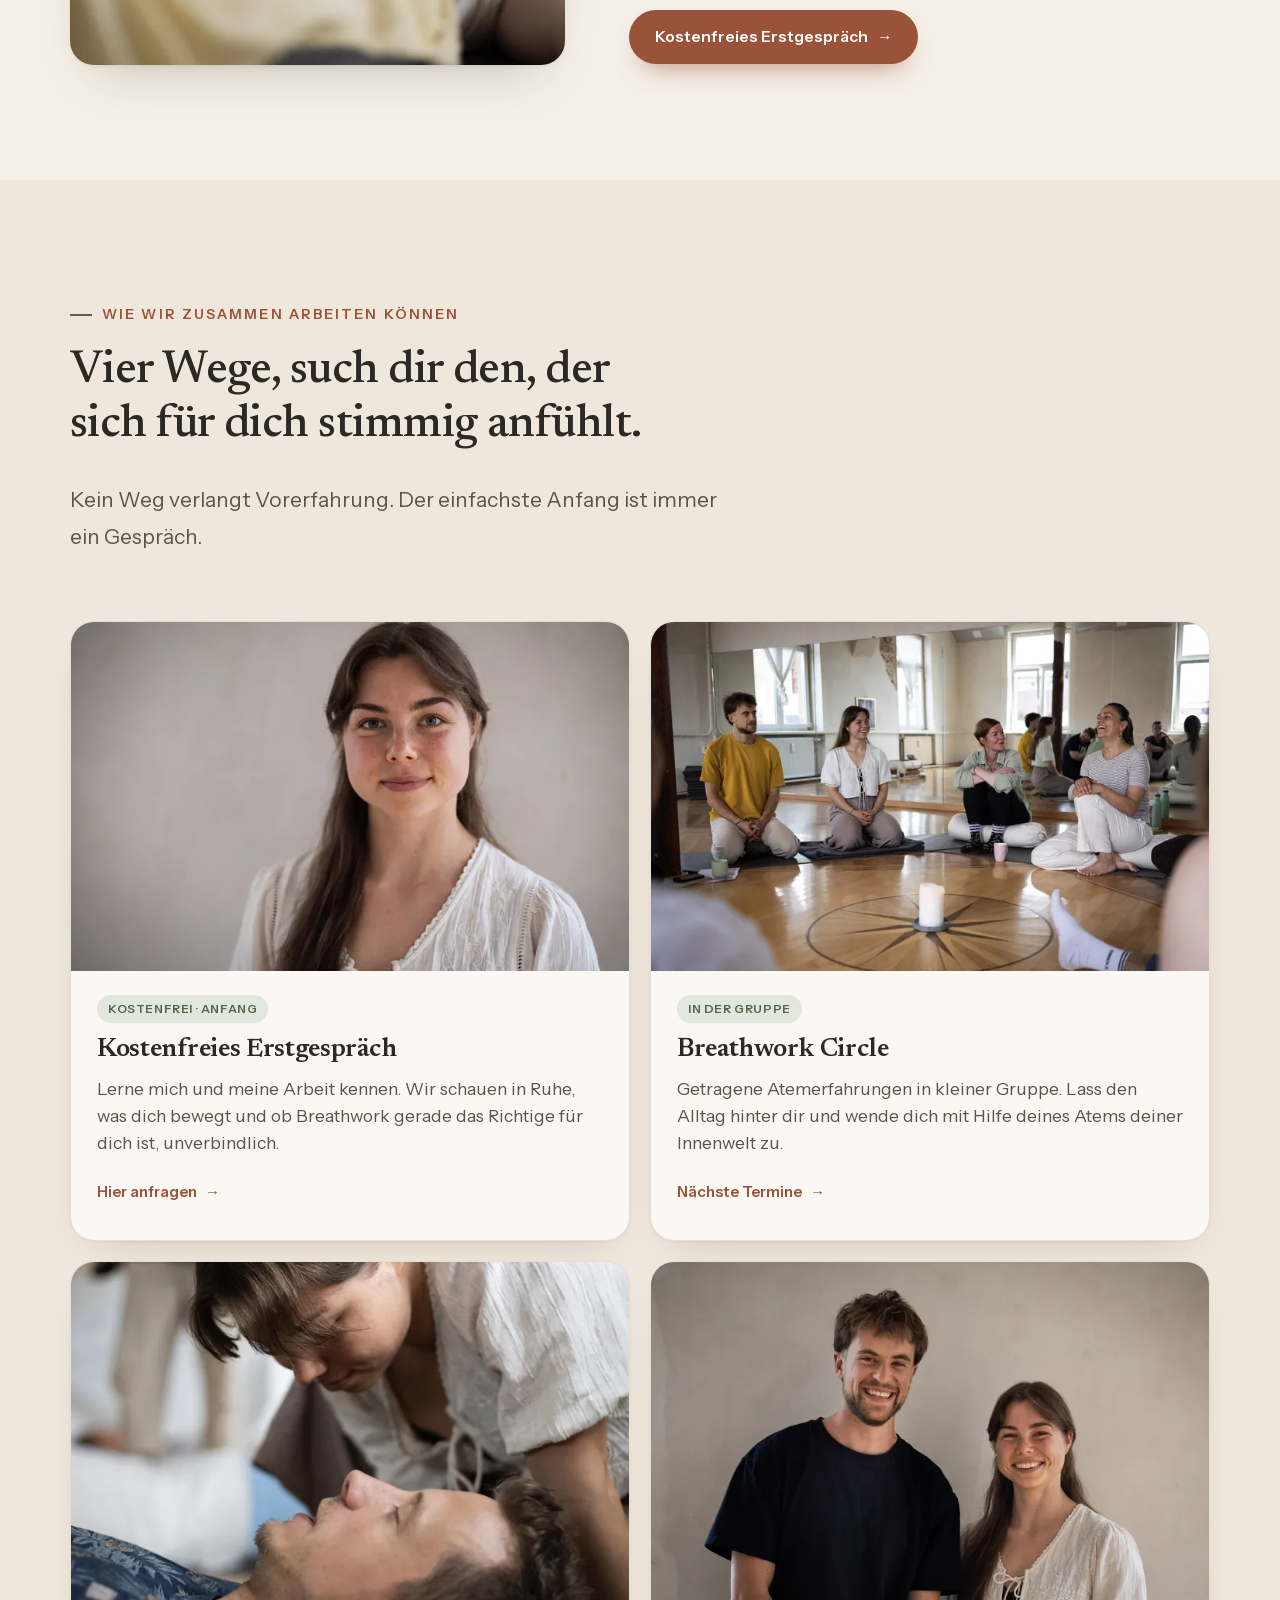
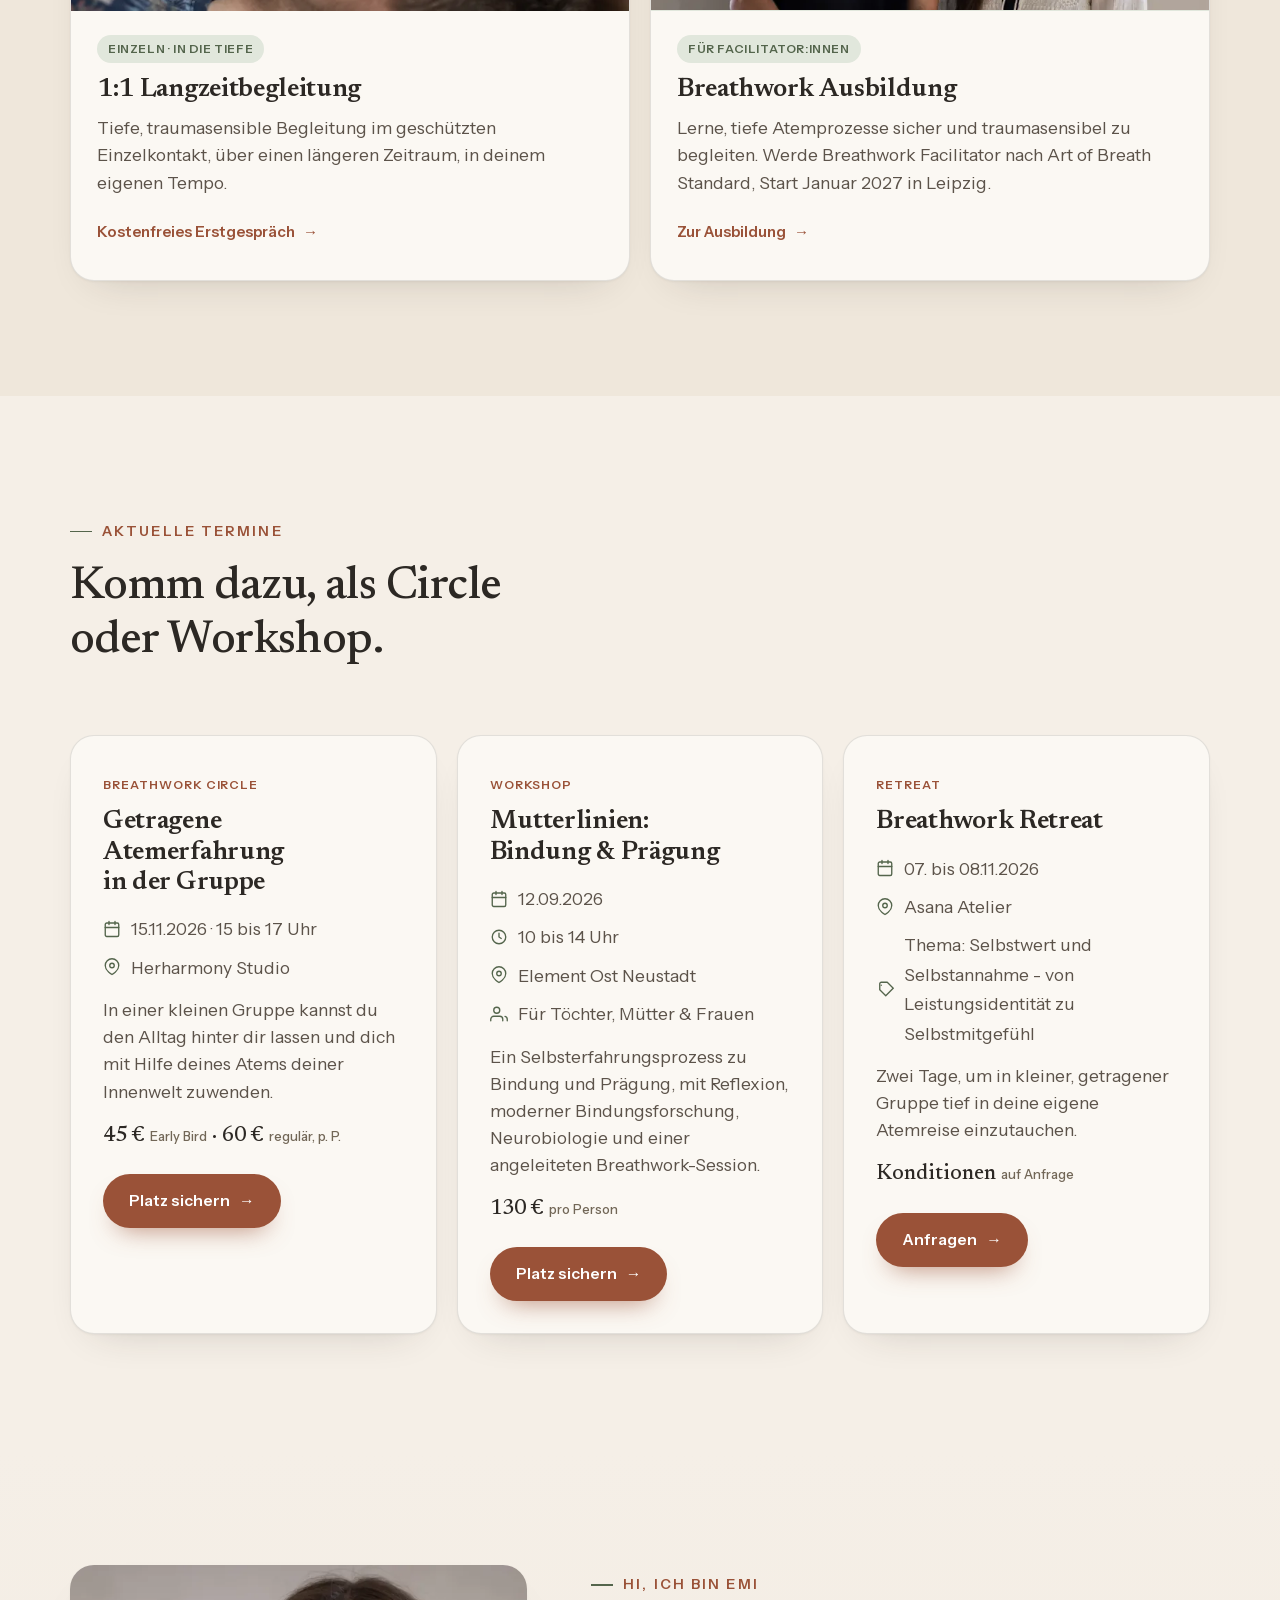
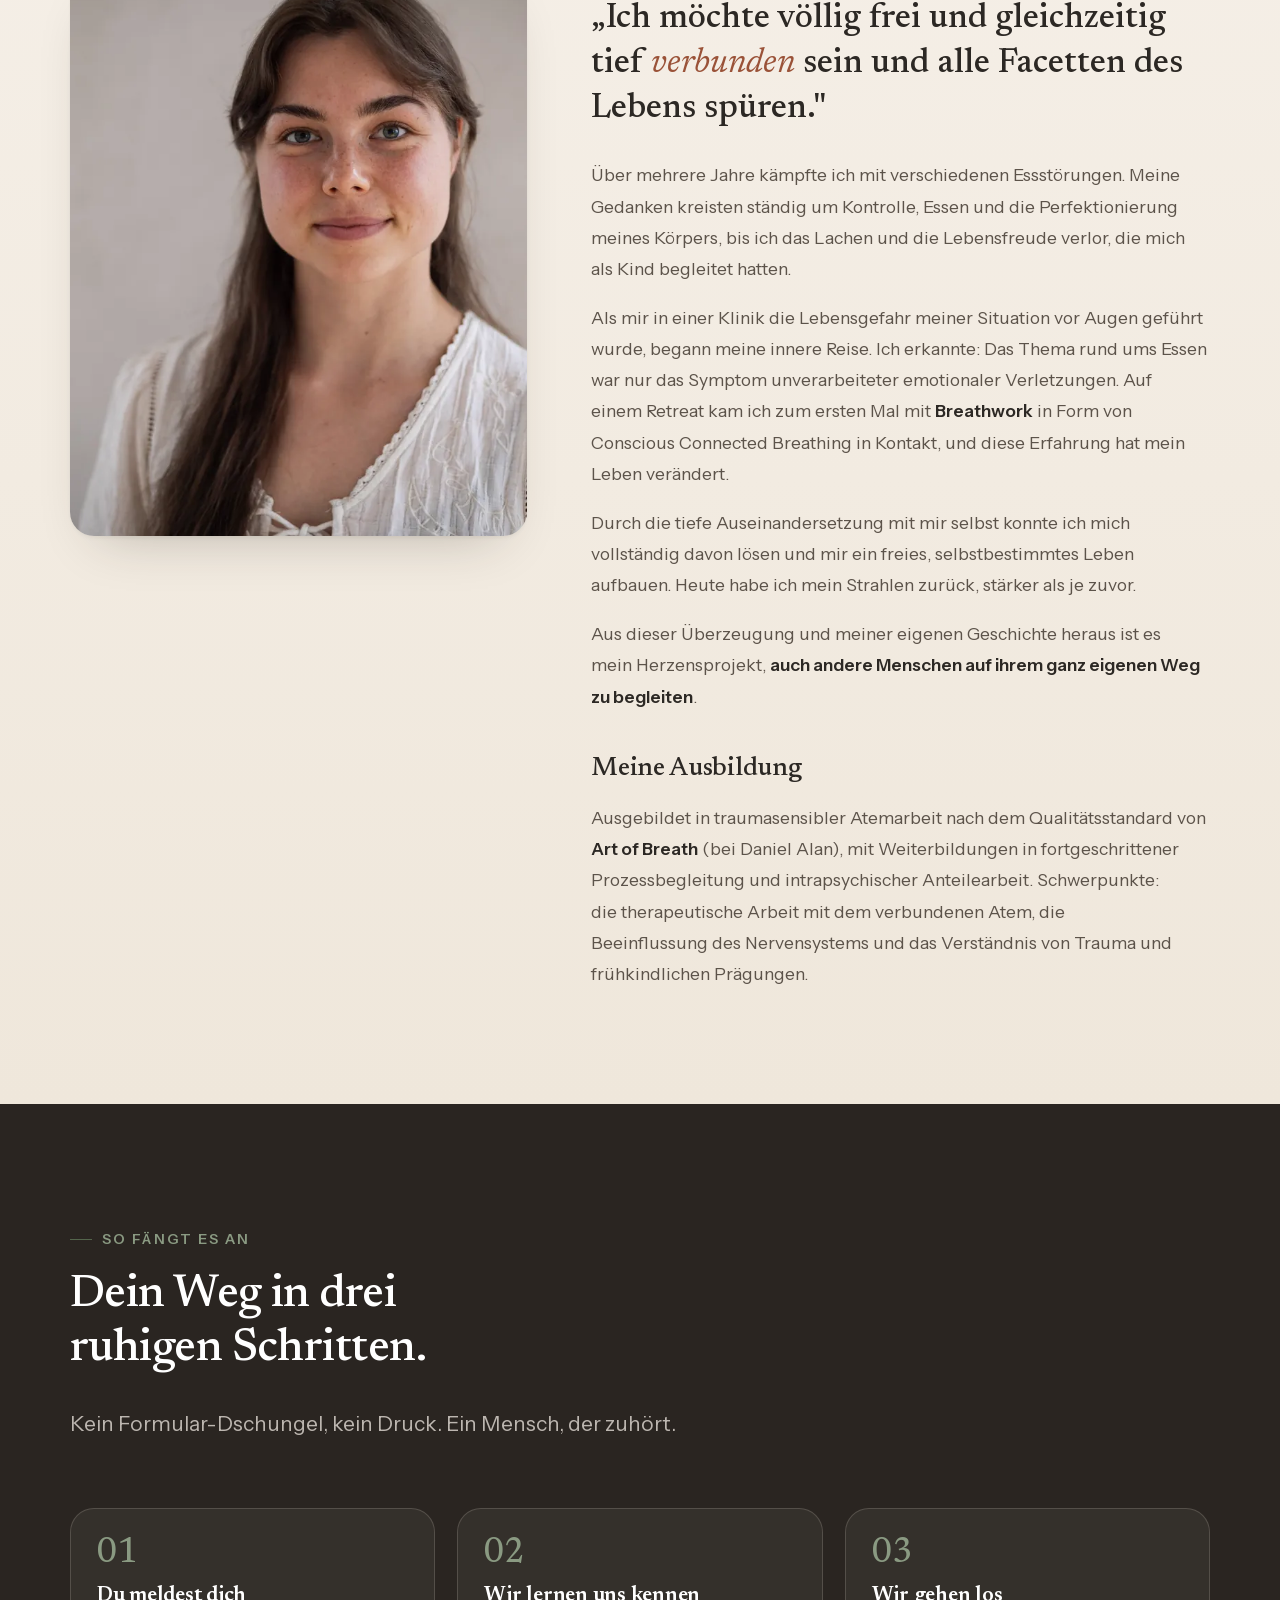
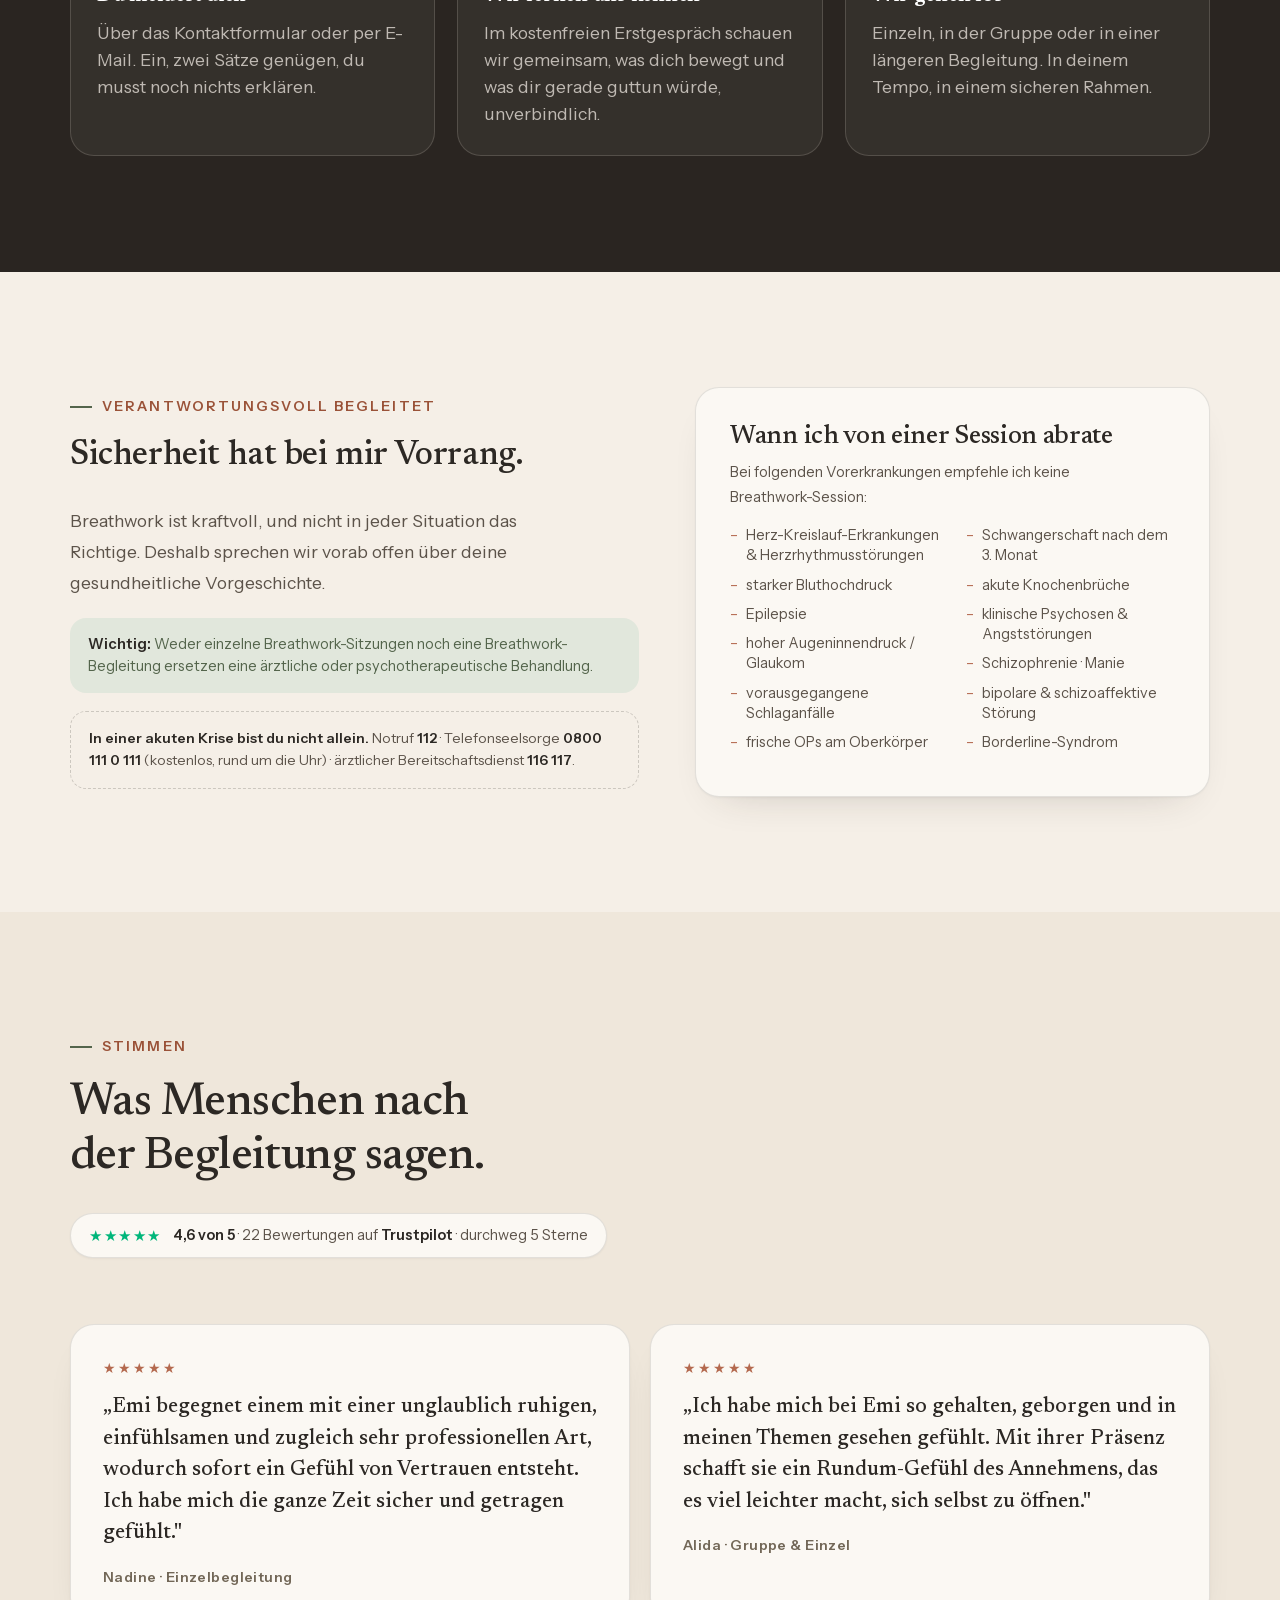
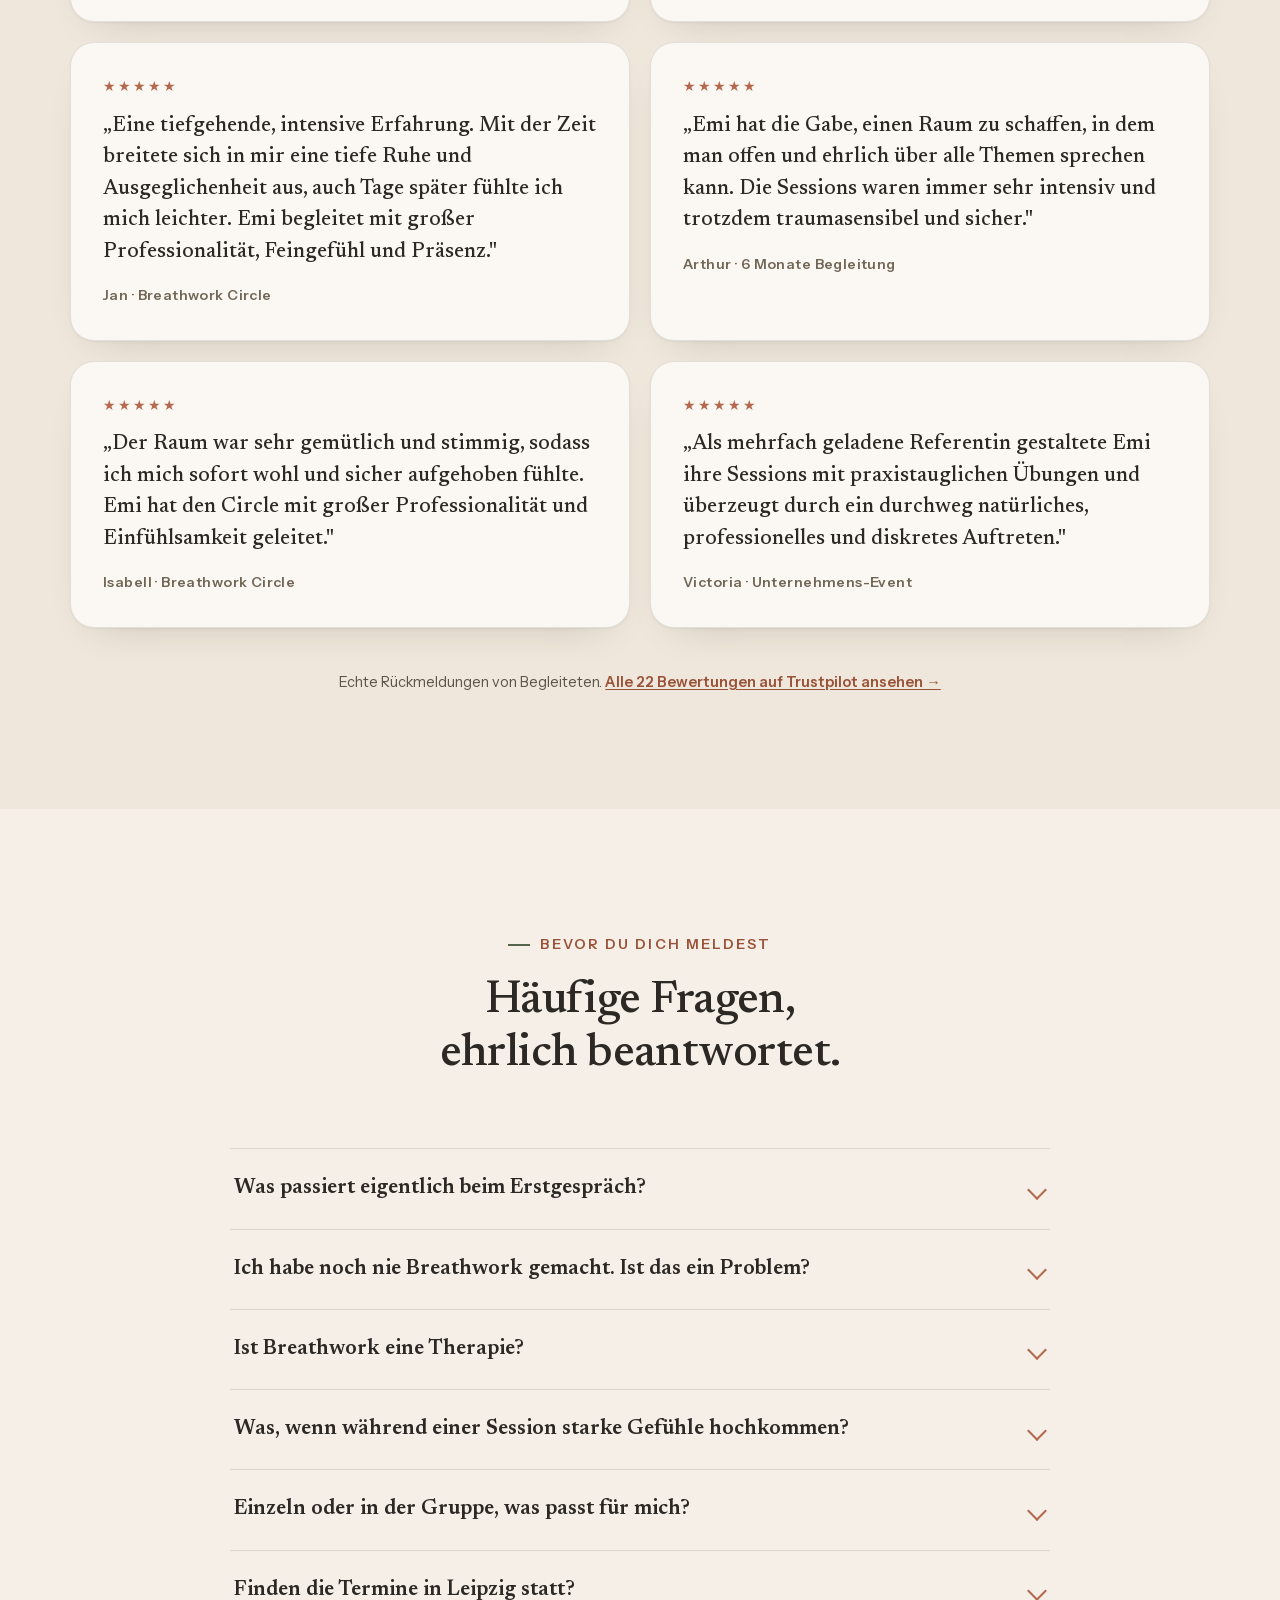
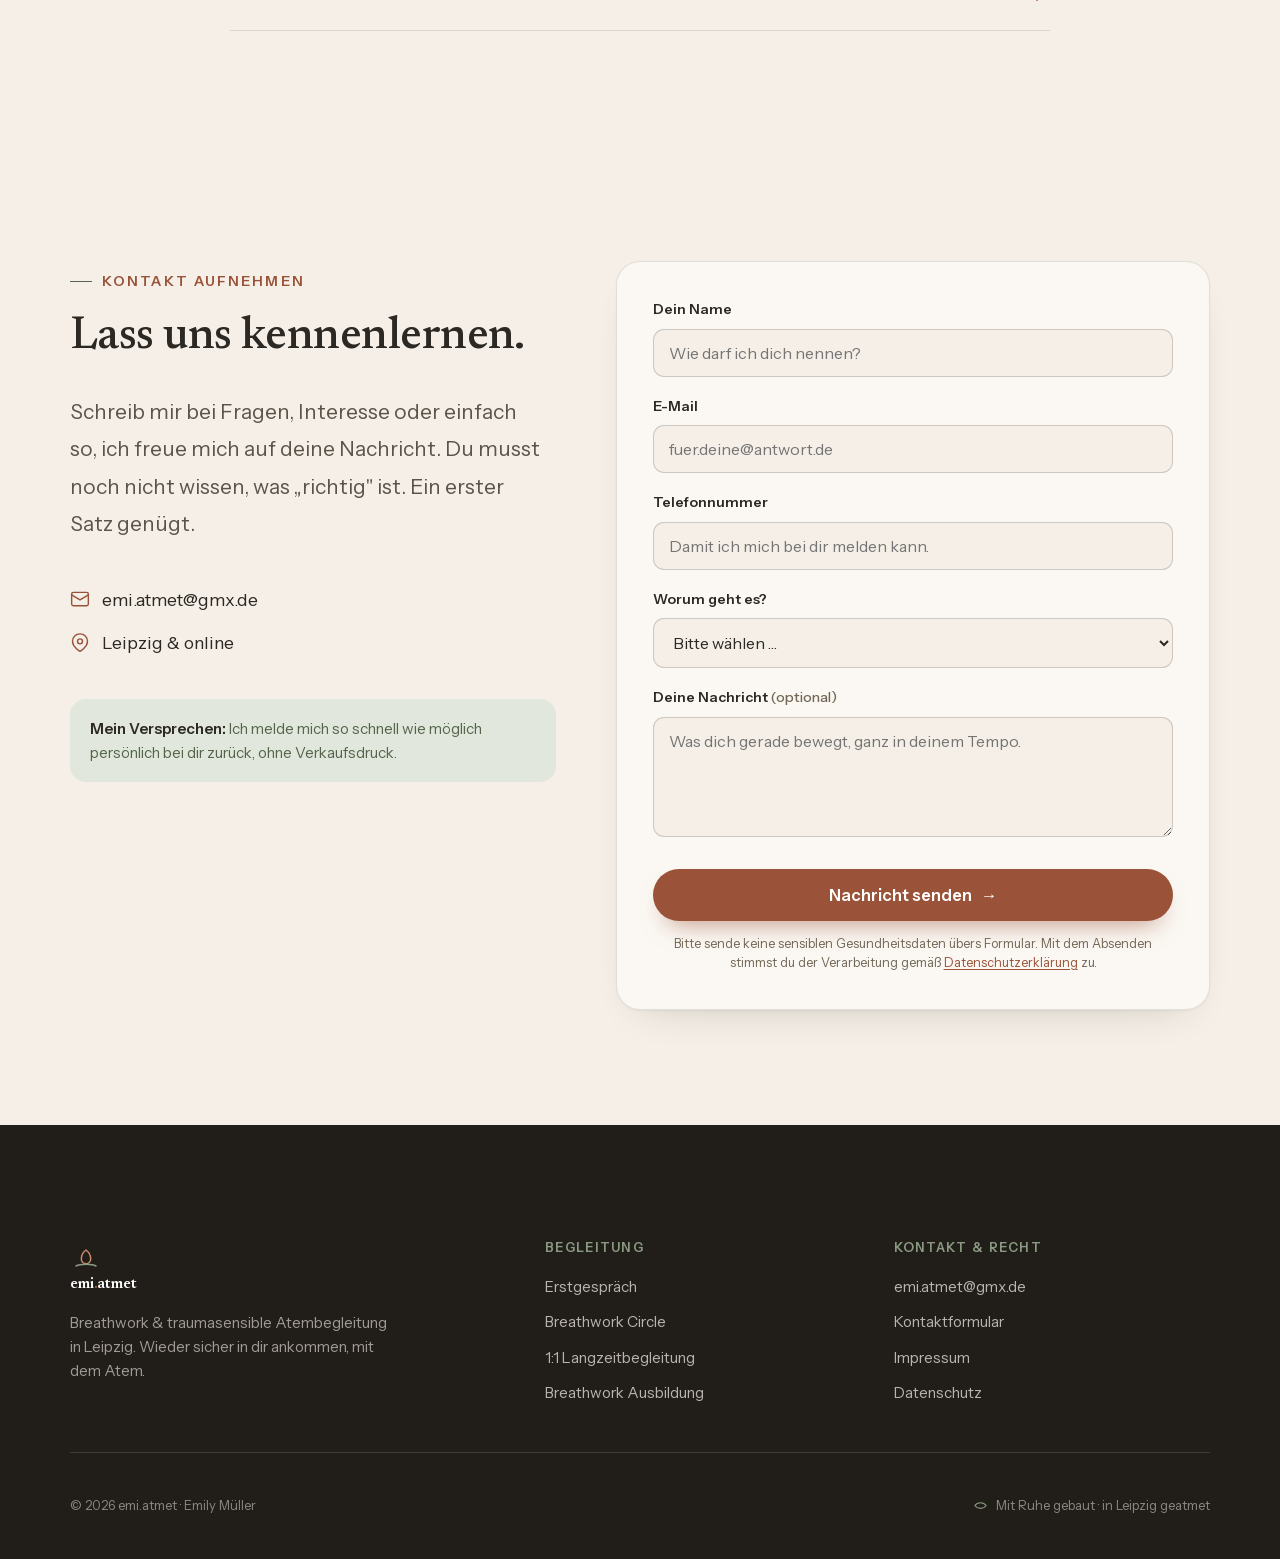
==== commit de5f63f2: "Kundenwunsch umgesetzt (Cloud-Runner) · j-20260910-1241-emi-atmet-dwai" ====
--- a/index.html
+++ b/index.html
@@ -628,13 +628,12 @@
             <span class="kicker">Breathwork Circle</span>
             <h3>Getragene Atemerfahrung in der Gruppe</h3>
             <div class="meta">
-              <div><svg width="18" height="18" viewBox="0 0 24 24" fill="none" stroke="currentColor" stroke-width="1.8" stroke-linecap="round"><rect x="3" y="4" width="18" height="18" rx="2"/><path d="M16 2v4M8 2v4M3 10h18"/></svg>30.08.2026 · 15 bis 17 Uhr</div>
               <div><svg width="18" height="18" viewBox="0 0 24 24" fill="none" stroke="currentColor" stroke-width="1.8" stroke-linecap="round"><rect x="3" y="4" width="18" height="18" rx="2"/><path d="M16 2v4M8 2v4M3 10h18"/></svg>15.11.2026 · 15 bis 17 Uhr</div>
               <div><svg width="18" height="18" viewBox="0 0 24 24" fill="none" stroke="currentColor" stroke-width="1.8" stroke-linecap="round" stroke-linejoin="round"><path d="M21 10c0 7-9 12-9 12s-9-5-9-12a9 9 0 0 1 18 0z"/><circle cx="12" cy="10" r="3"/></svg>Herharmony Studio</div>
             </div>
             <p>In einer kleinen Gruppe kannst du den Alltag hinter dir lassen und dich mit Hilfe deines Atems deiner Innenwelt zuwenden.</p>
             <div class="price">45&nbsp;€ <small>Early Bird</small> · 60&nbsp;€ <small>regulär, p.&nbsp;P.</small></div>
-            <a href="#kontakt" class="btn">Platz sichern<span class="arr" aria-hidden="true">→</span></a>
+            <a href="https://buy.stripe.com/9B6bJ47PY27Z6KO04p8Vi01" class="btn" target="_blank" rel="noopener noreferrer">Platz sichern<span class="arr" aria-hidden="true">→</span></a>
           </div>
           <div class="date-card reveal d1">
             <span class="kicker">Workshop</span>
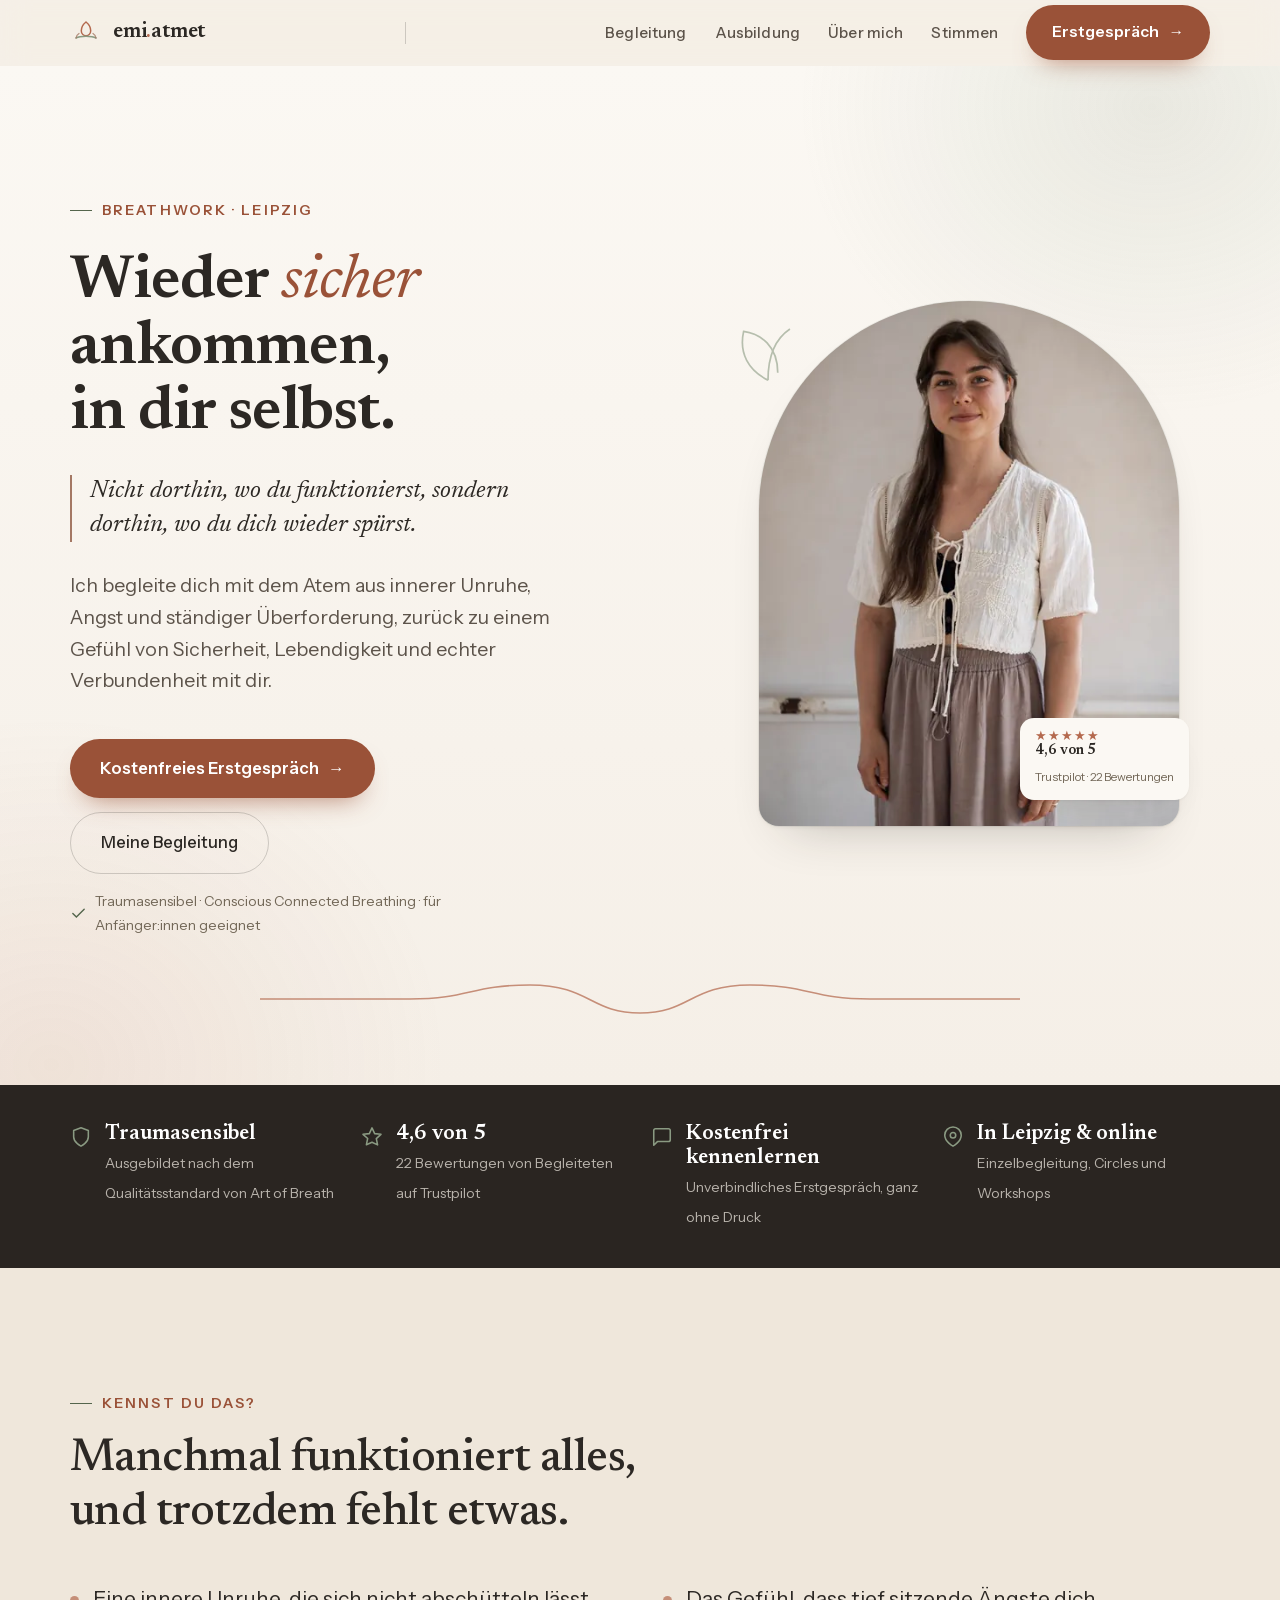
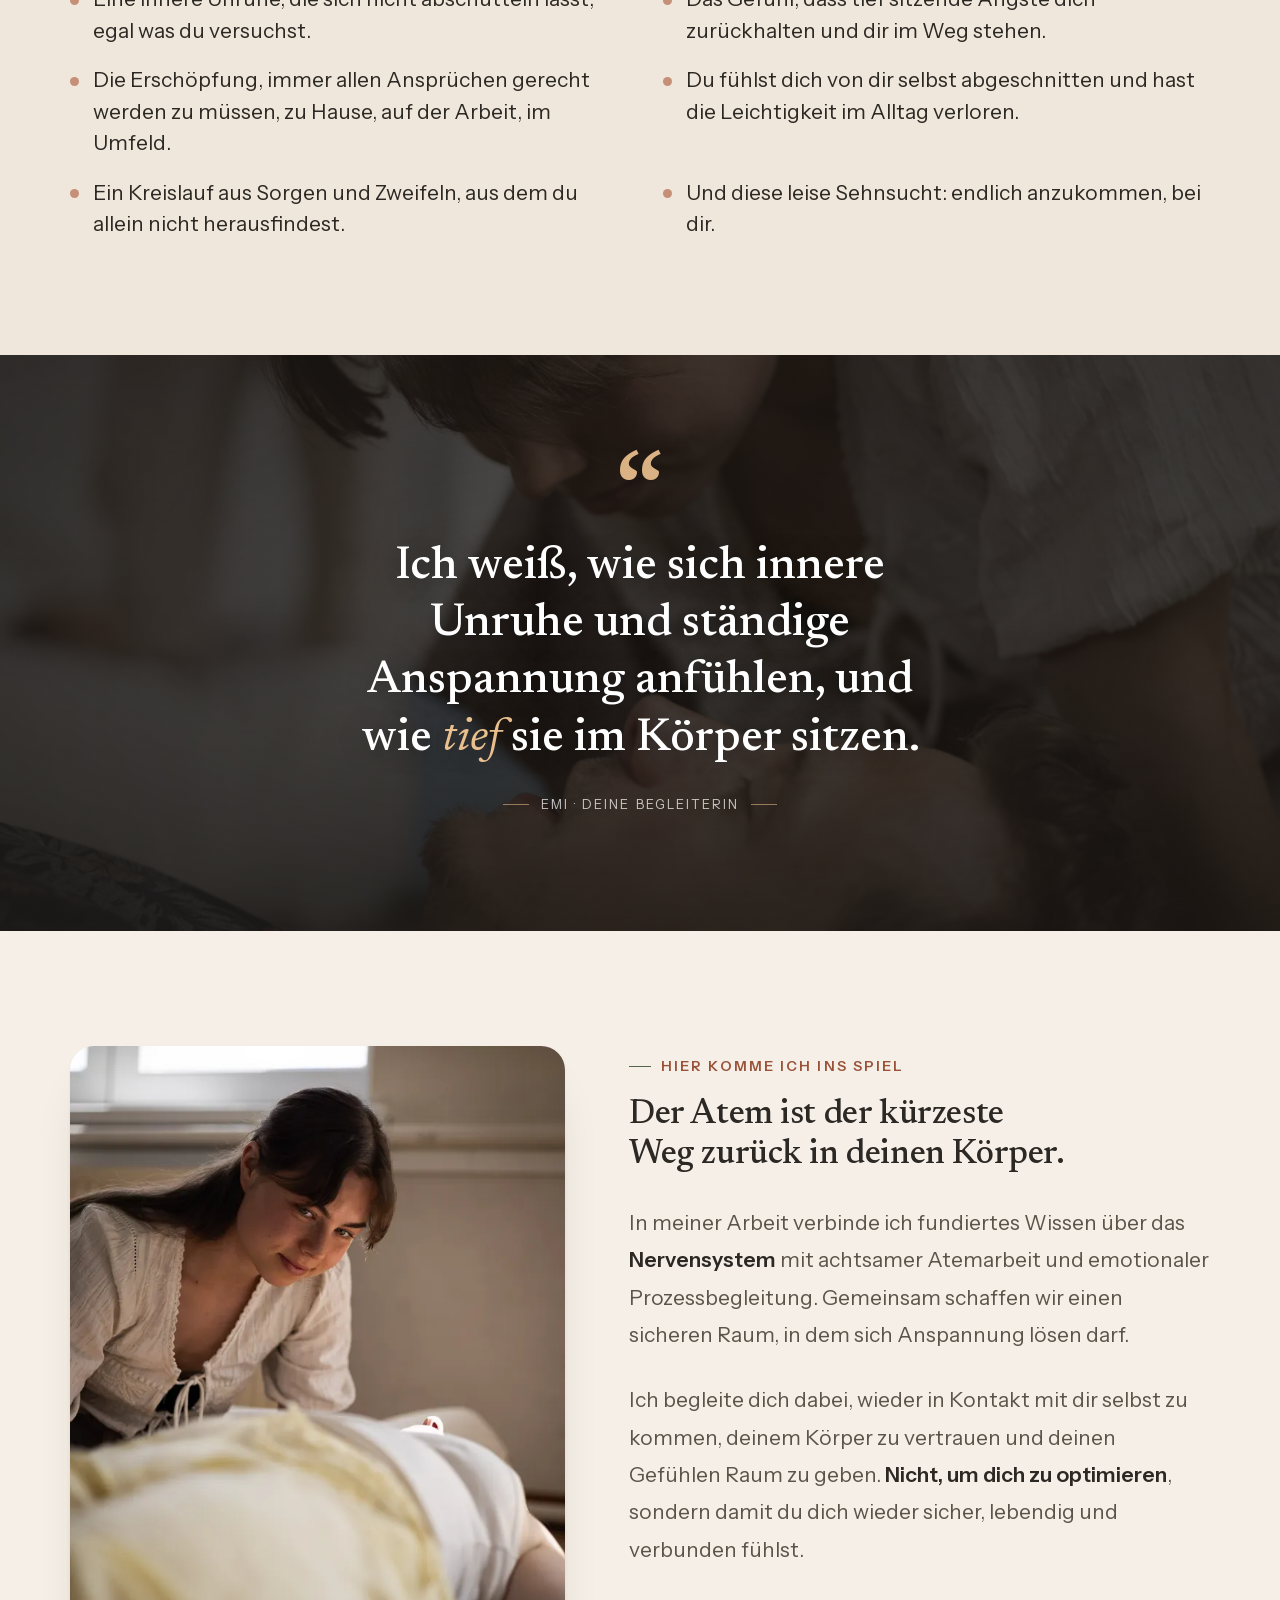
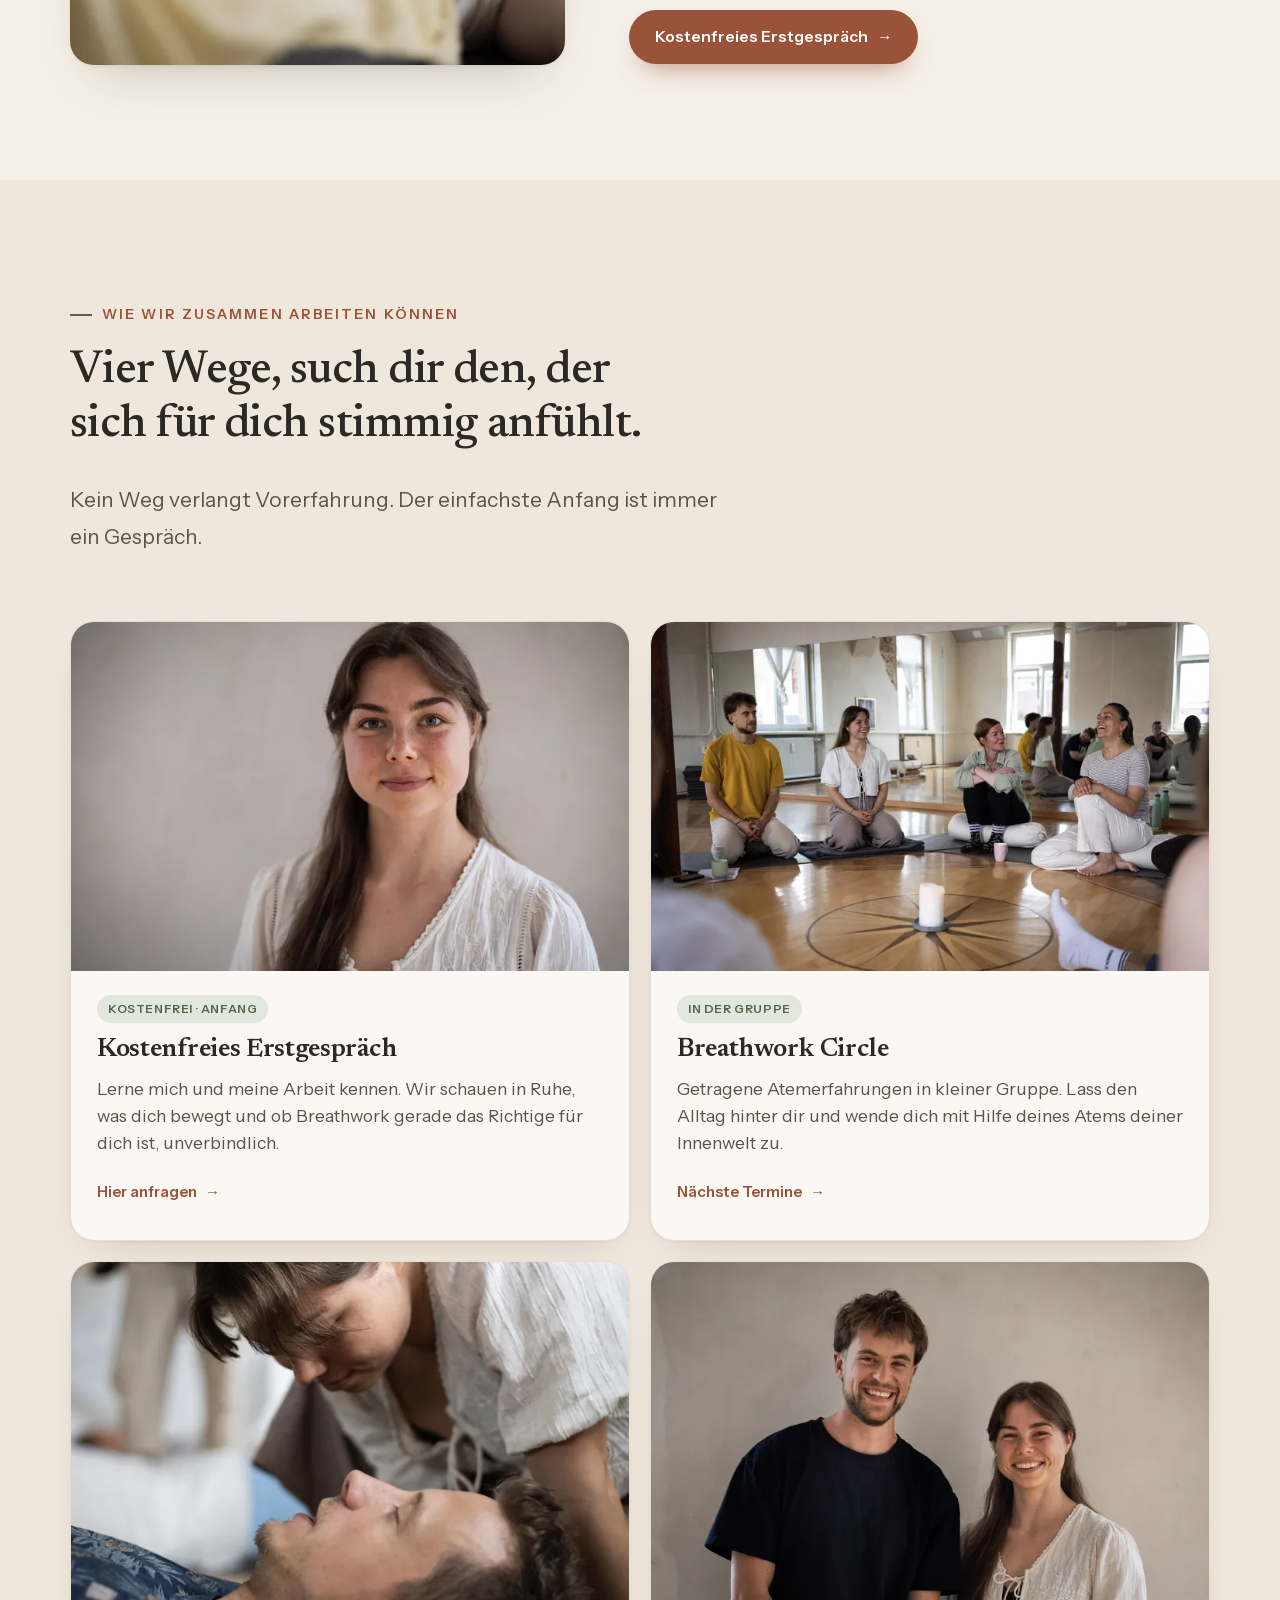
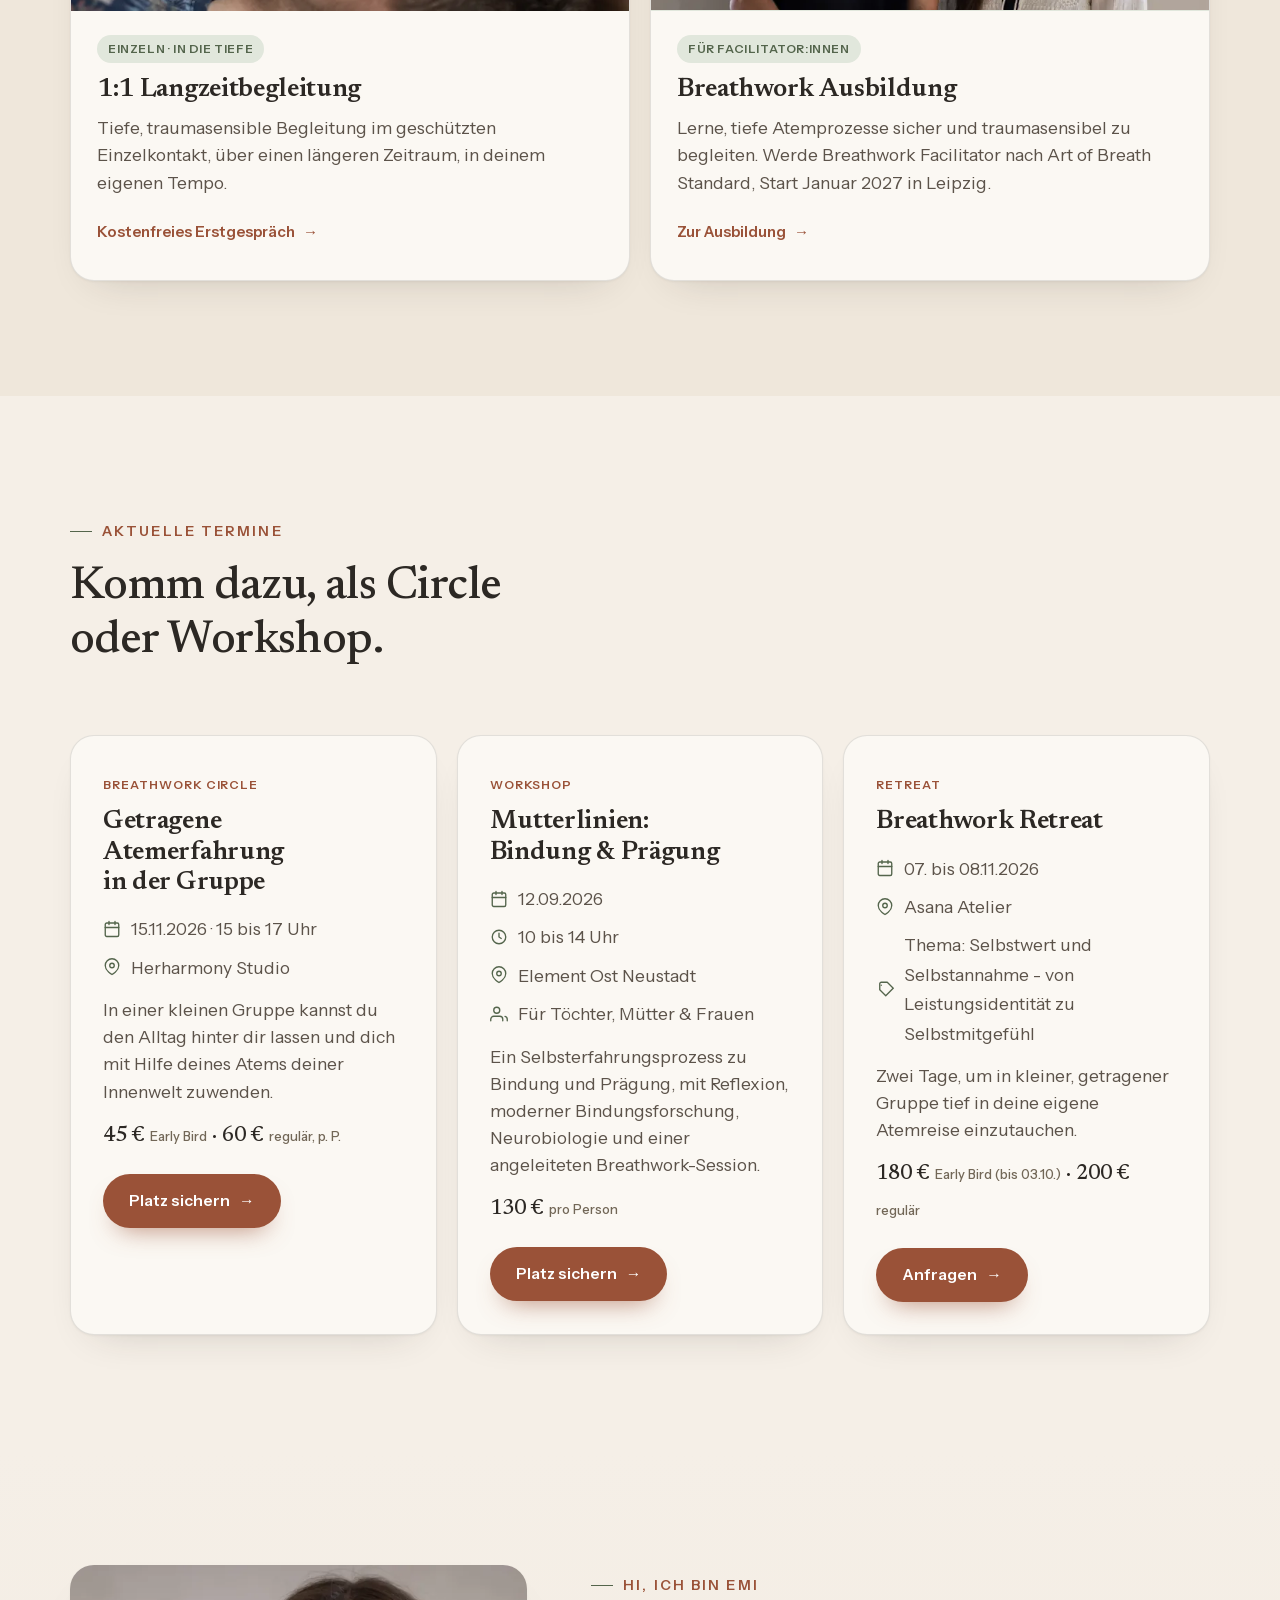
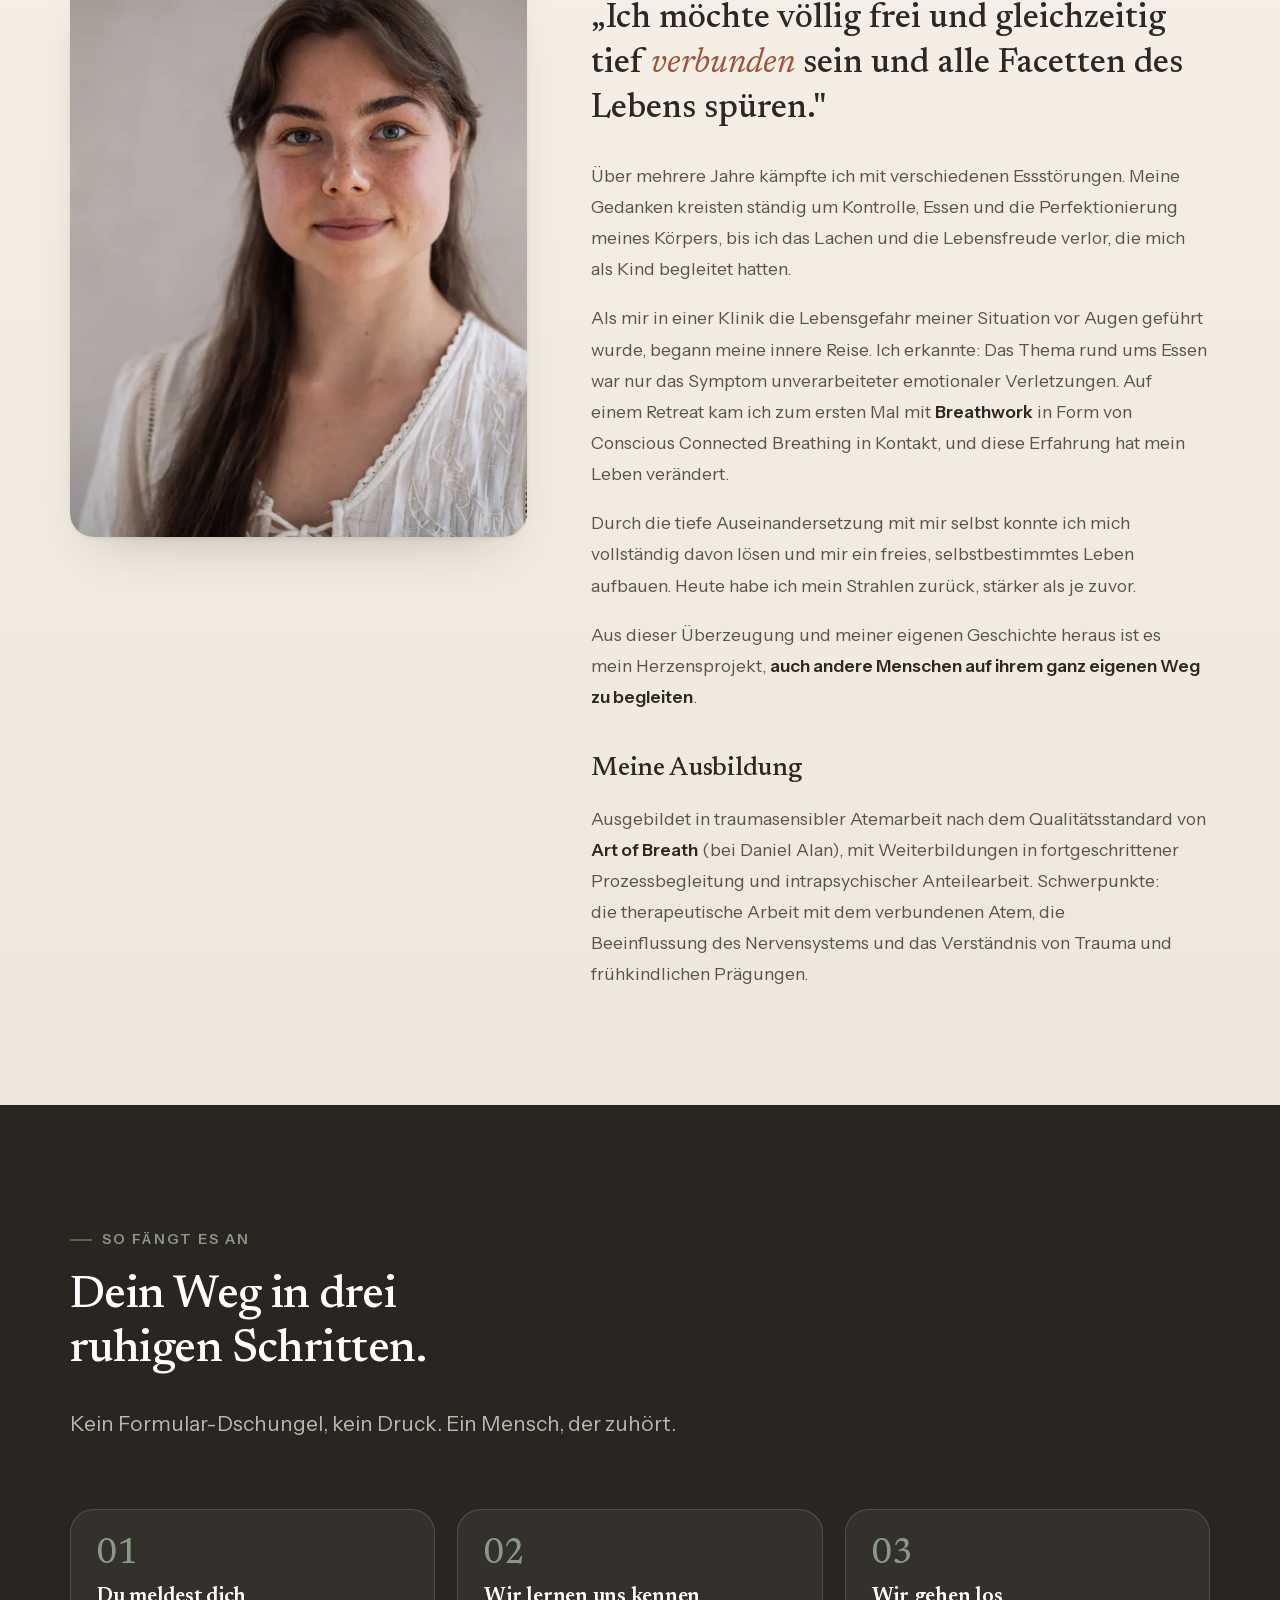
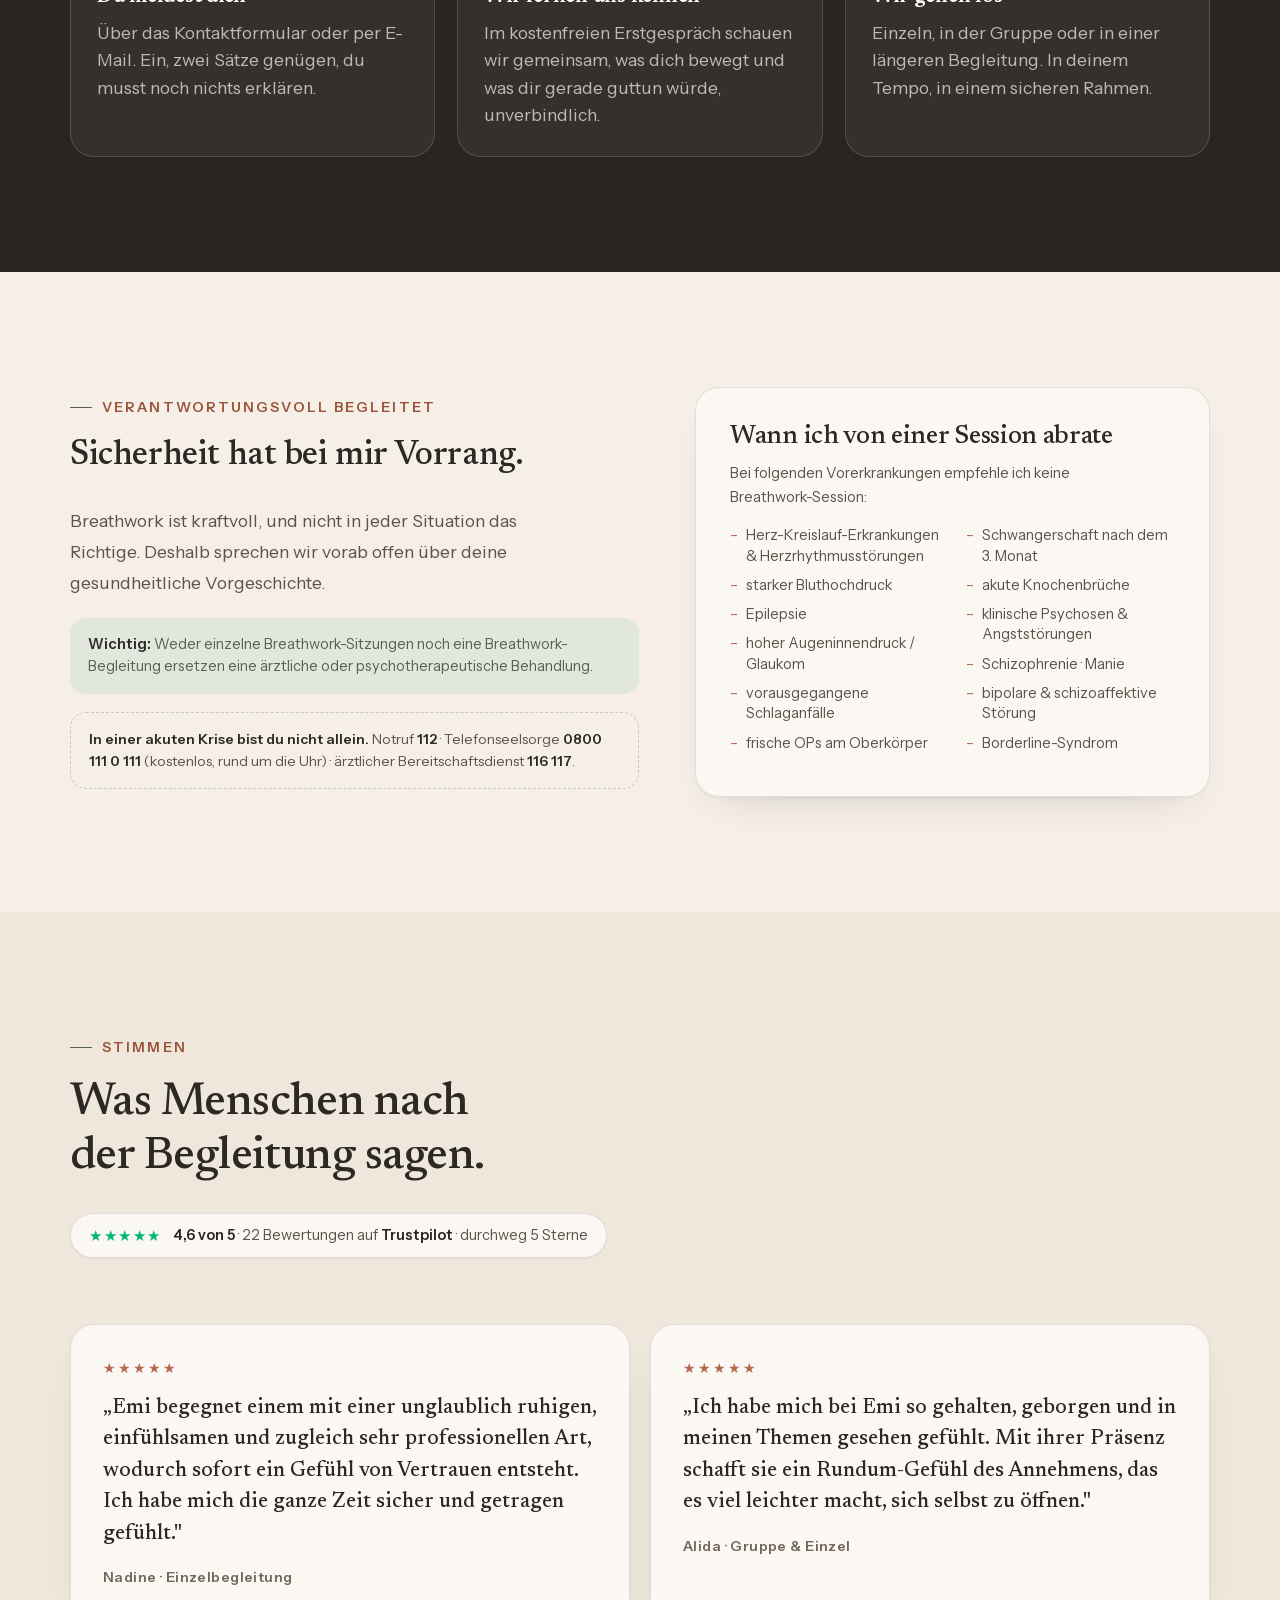
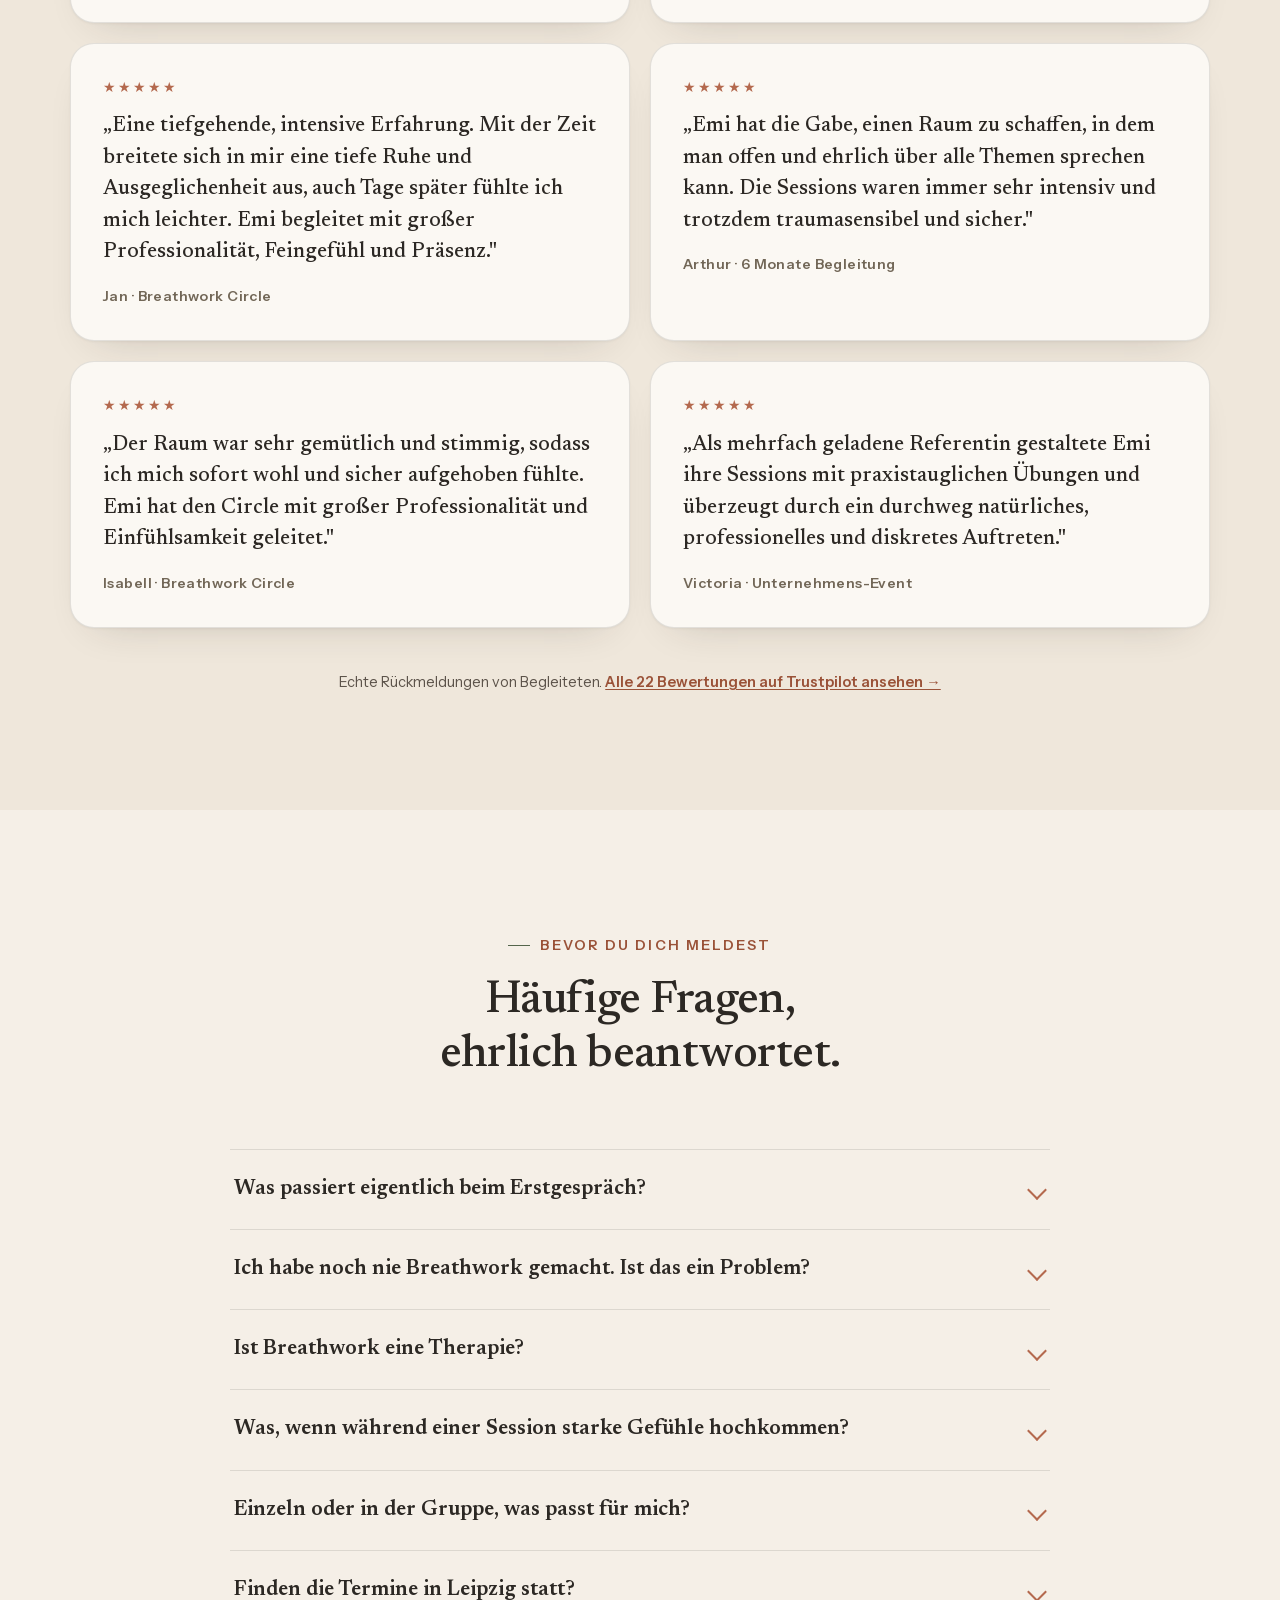
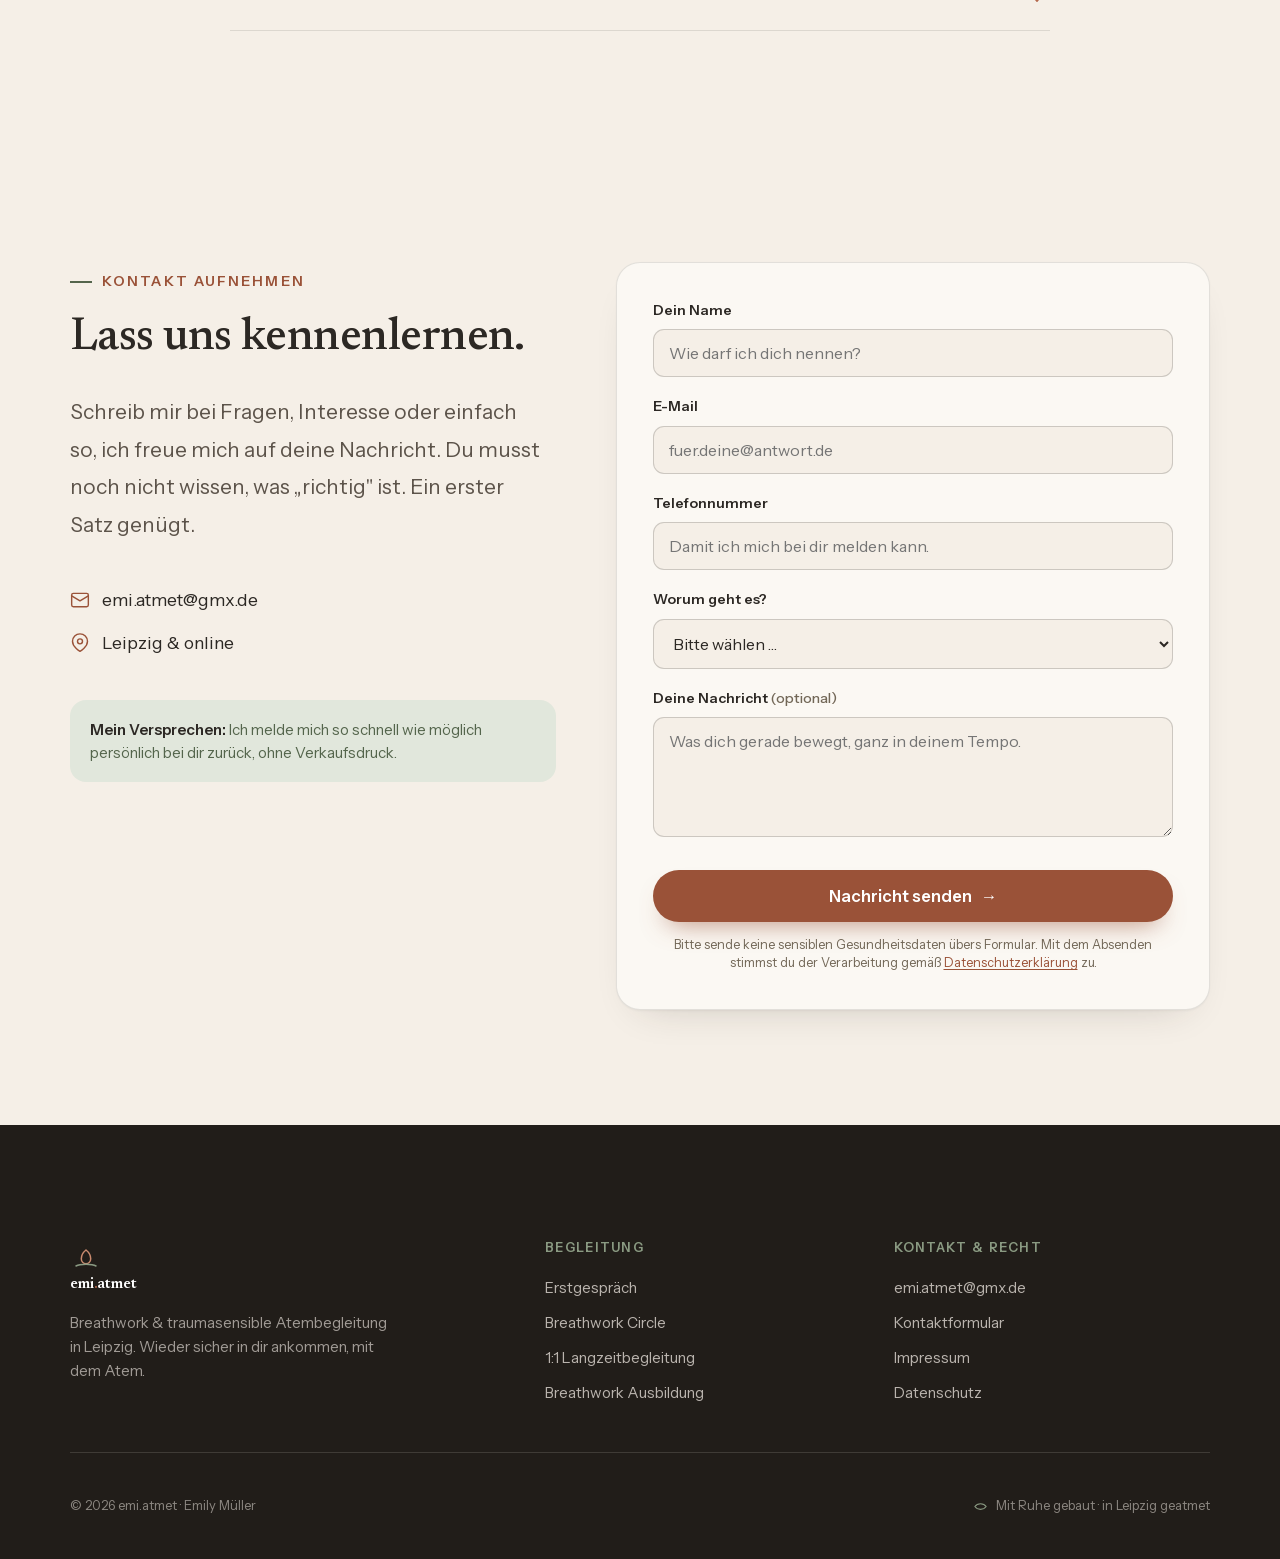
==== commit 33b4a2b9: "Kundenwunsch umgesetzt (Cloud-Runner) · j-20260915-1345-emi-atmet-tx8t" ====
--- a/index.html
+++ b/index.html
@@ -657,7 +657,7 @@
               <div><svg width="18" height="18" viewBox="0 0 24 24" fill="none" stroke="currentColor" stroke-width="1.8" stroke-linecap="round" stroke-linejoin="round"><path d="M20.59 13.41 13 21l-8-8V5a2 2 0 0 1 2-2h8l8 8a2 2 0 0 1-.41.41z"/><line x1="7" y1="7" x2="7.01" y2="7"/></svg>Thema: Selbstwert und Selbstannahme - von Leistungsidentität zu Selbstmitgefühl</div>
             </div>
             <p>Zwei Tage, um in kleiner, getragener Gruppe tief in deine eigene Atemreise einzutauchen.</p>
-            <div class="price">Konditionen <small>auf Anfrage</small></div>
+            <div class="price">180&nbsp;€ <small>Early Bird (bis 03.10.)</small> · 200&nbsp;€ <small>regulär</small></div>
             <a href="#kontakt" class="btn">Anfragen<span class="arr" aria-hidden="true">→</span></a>
           </div>
         </div>
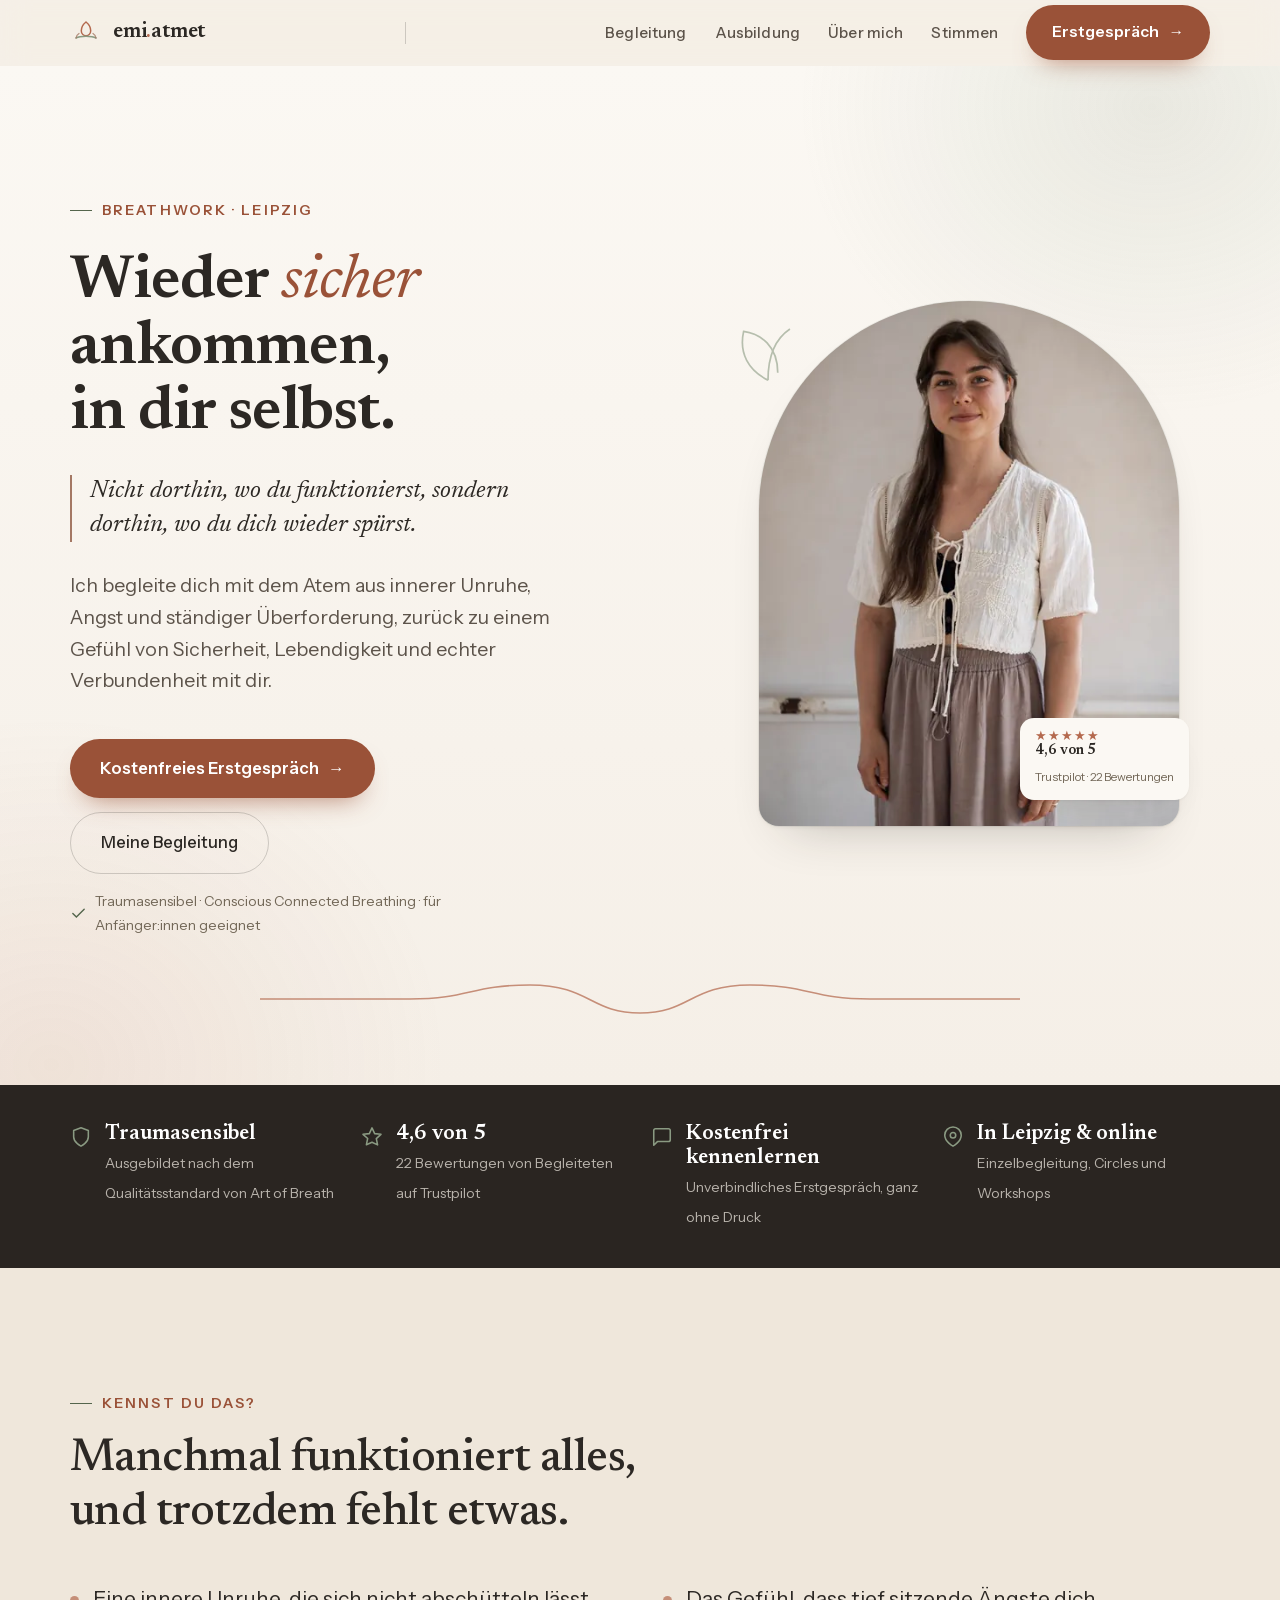
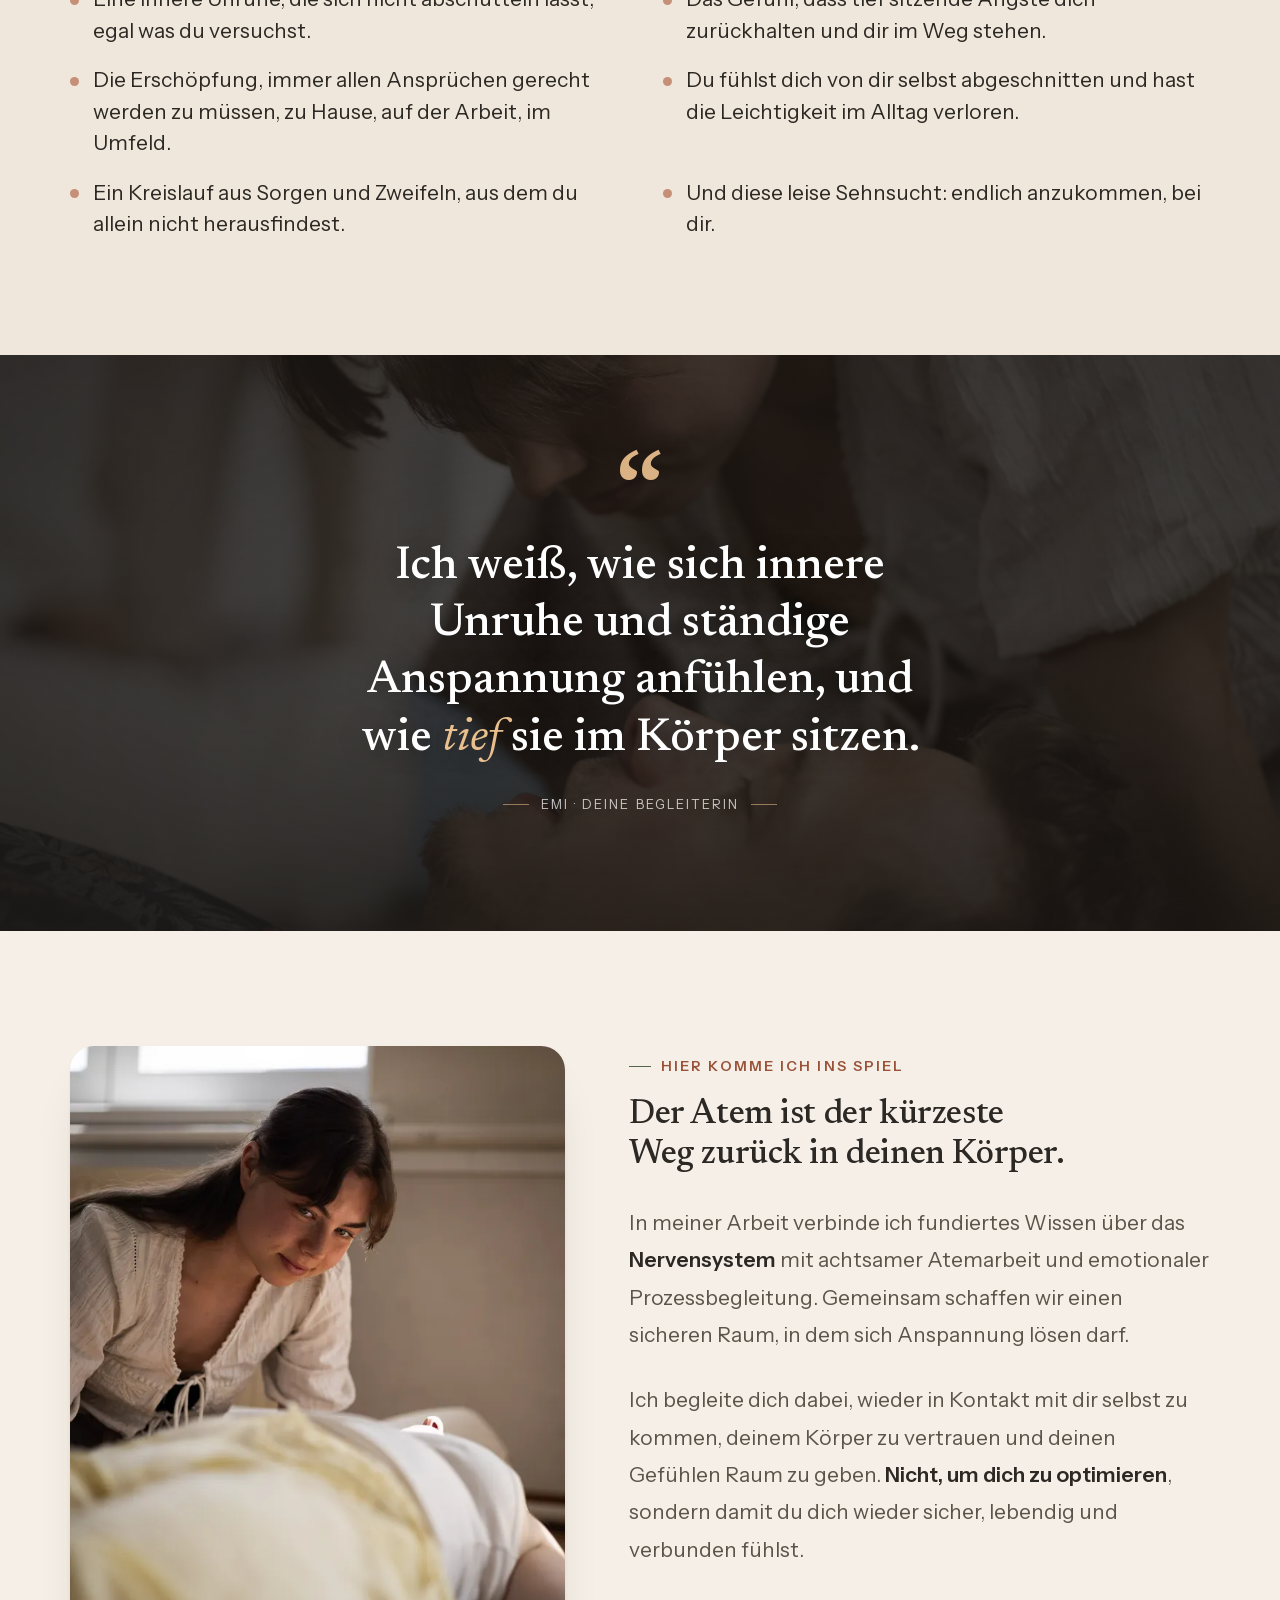
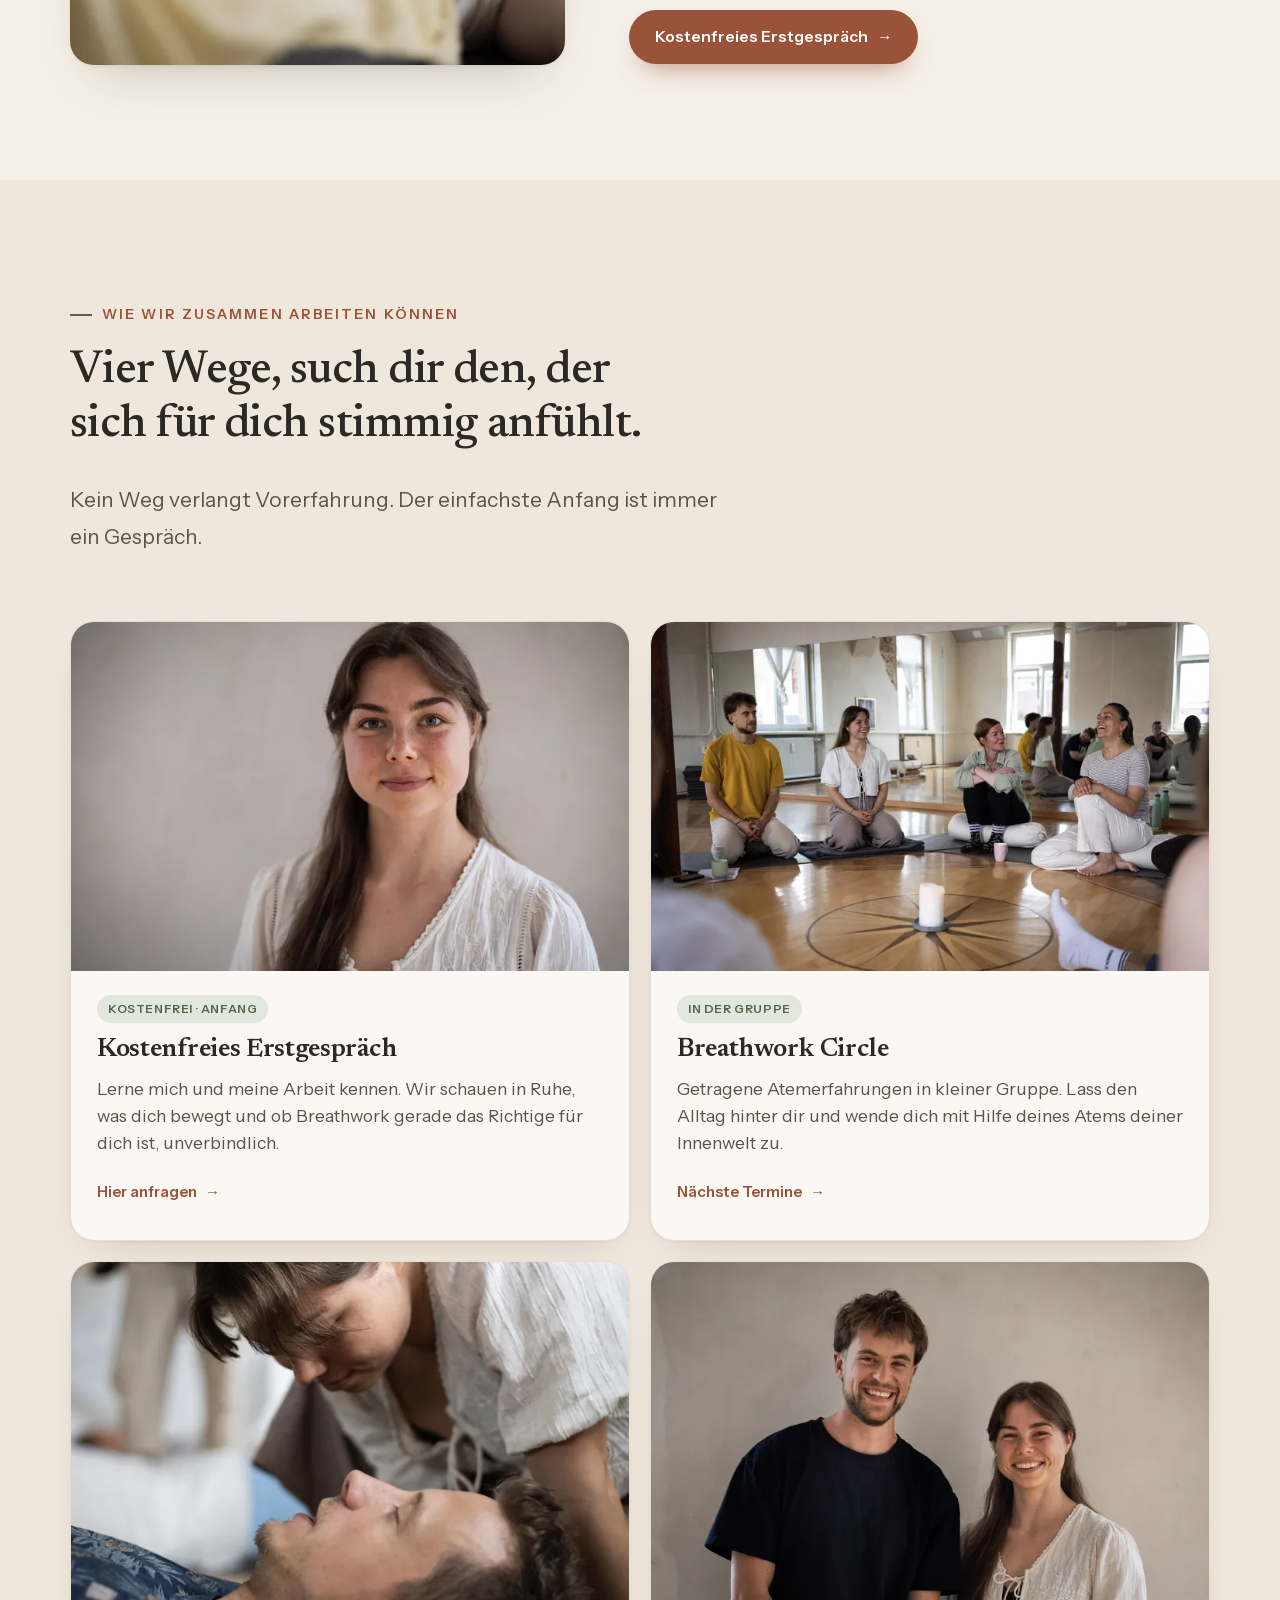
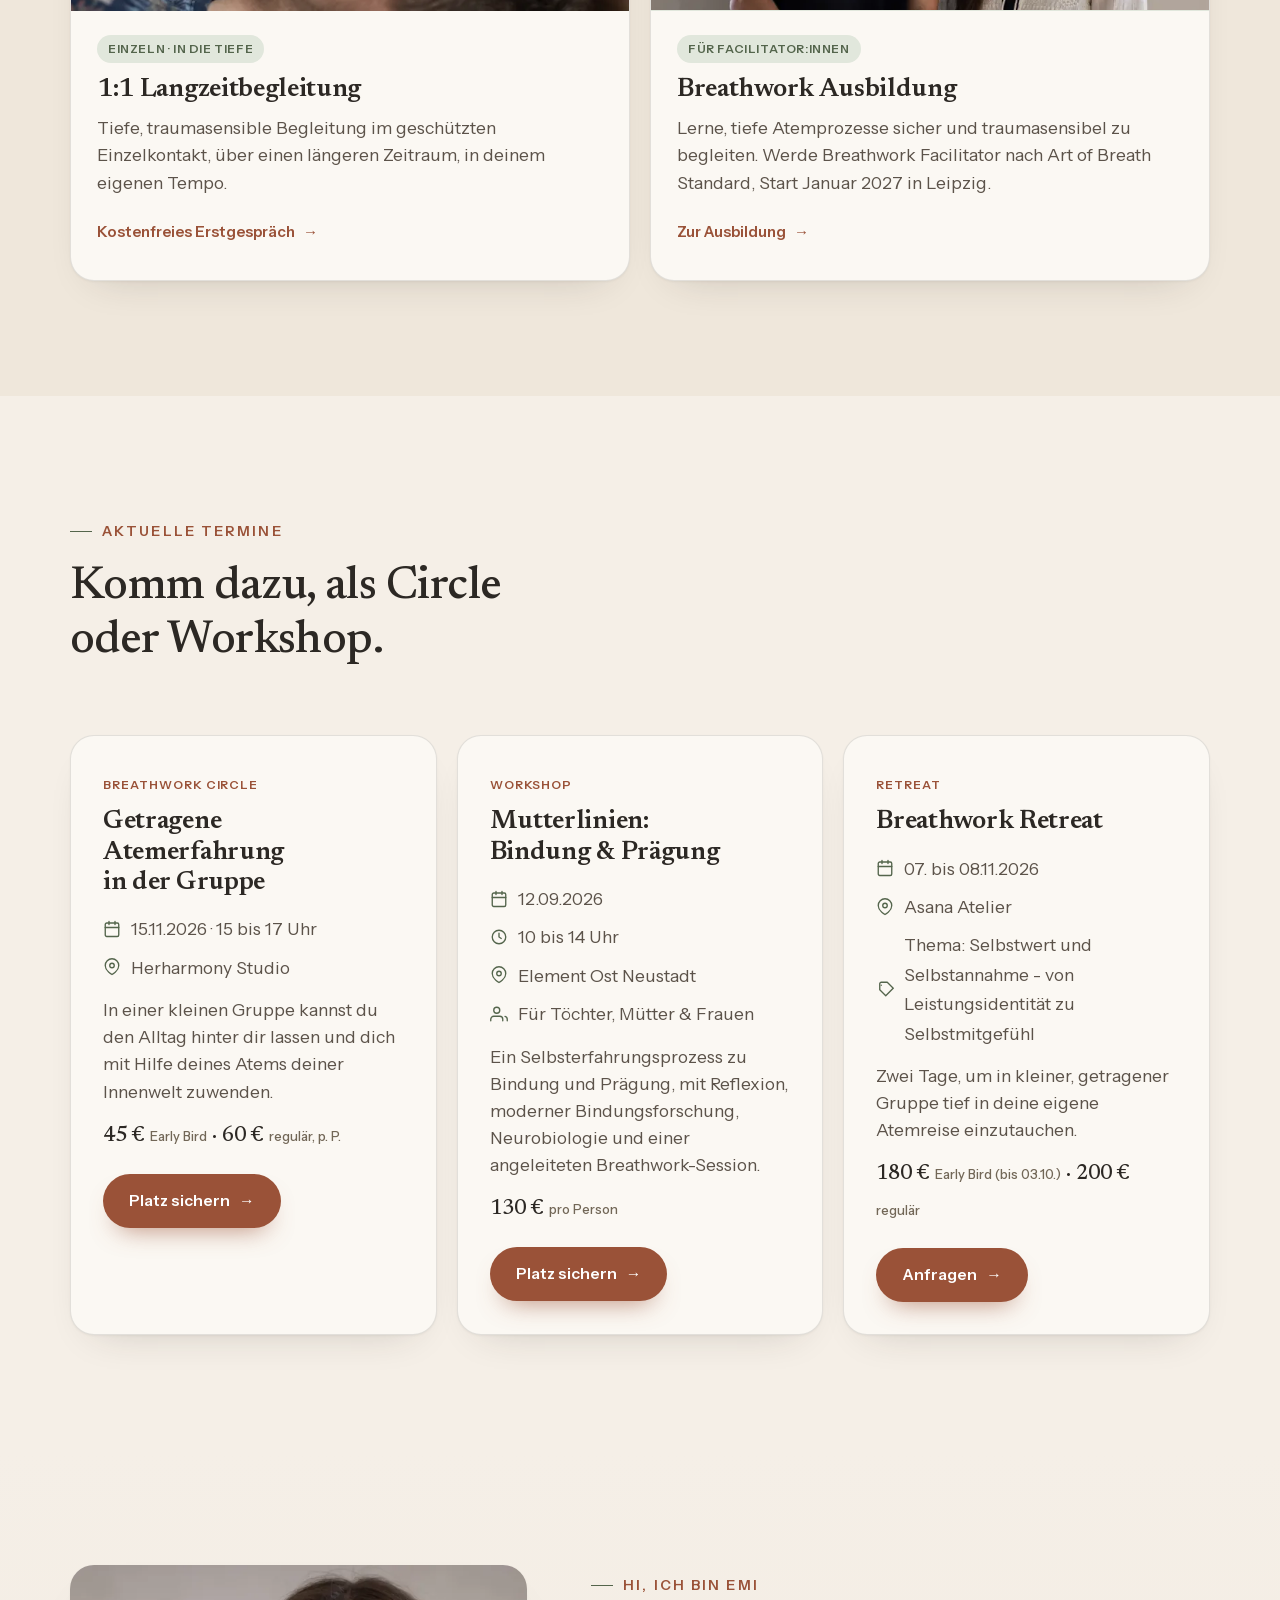
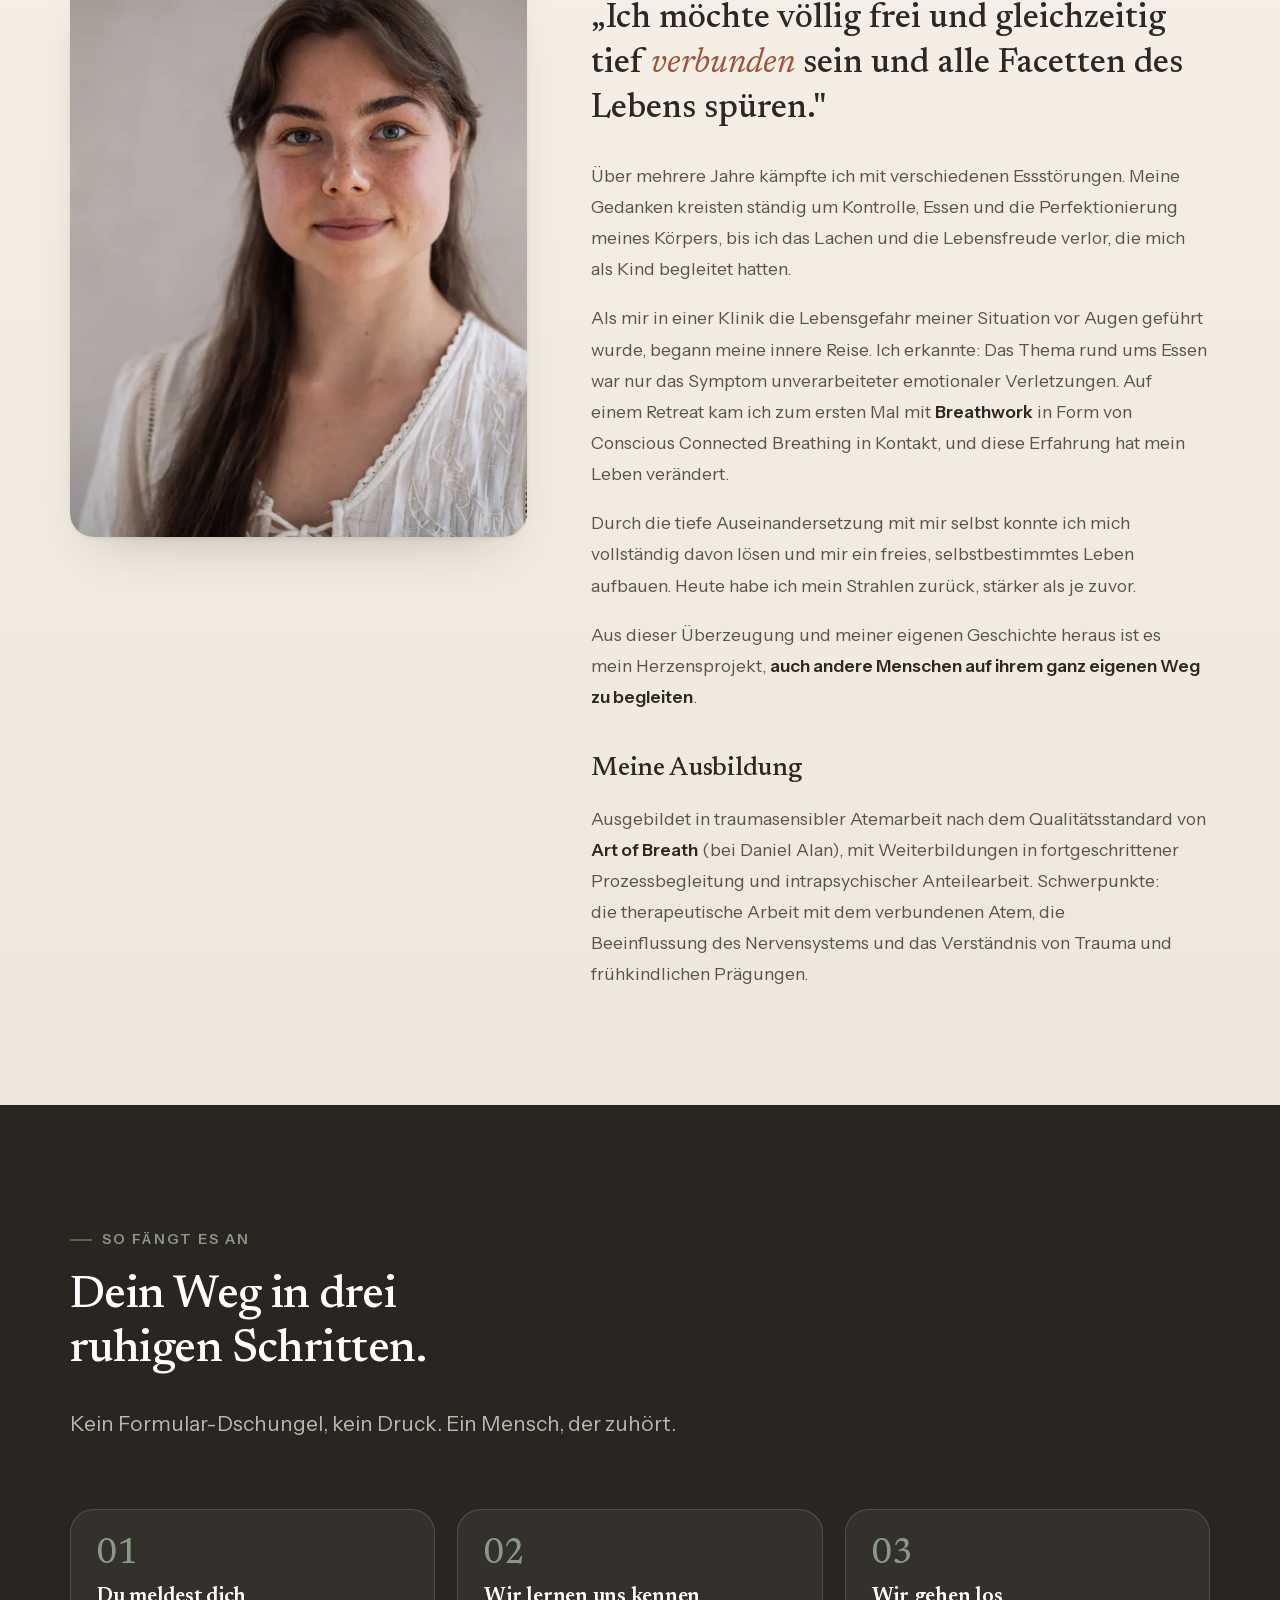
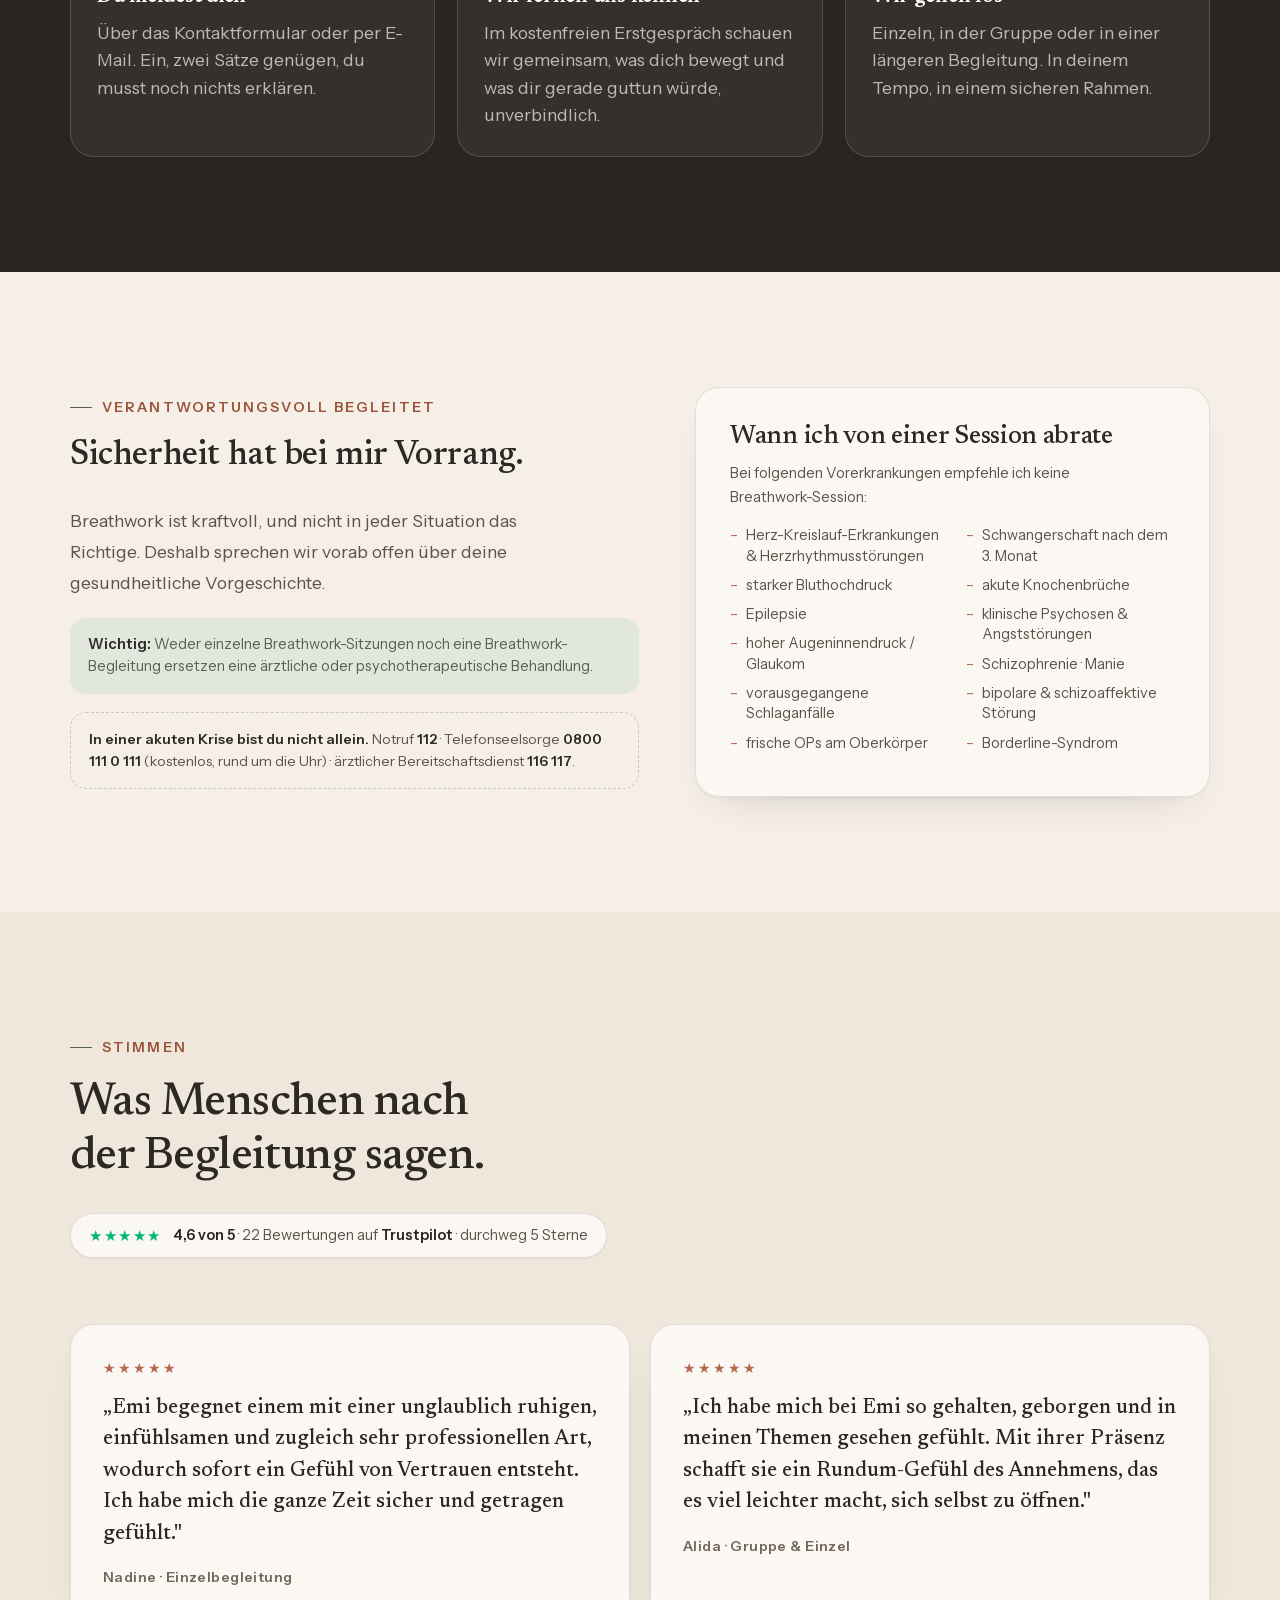
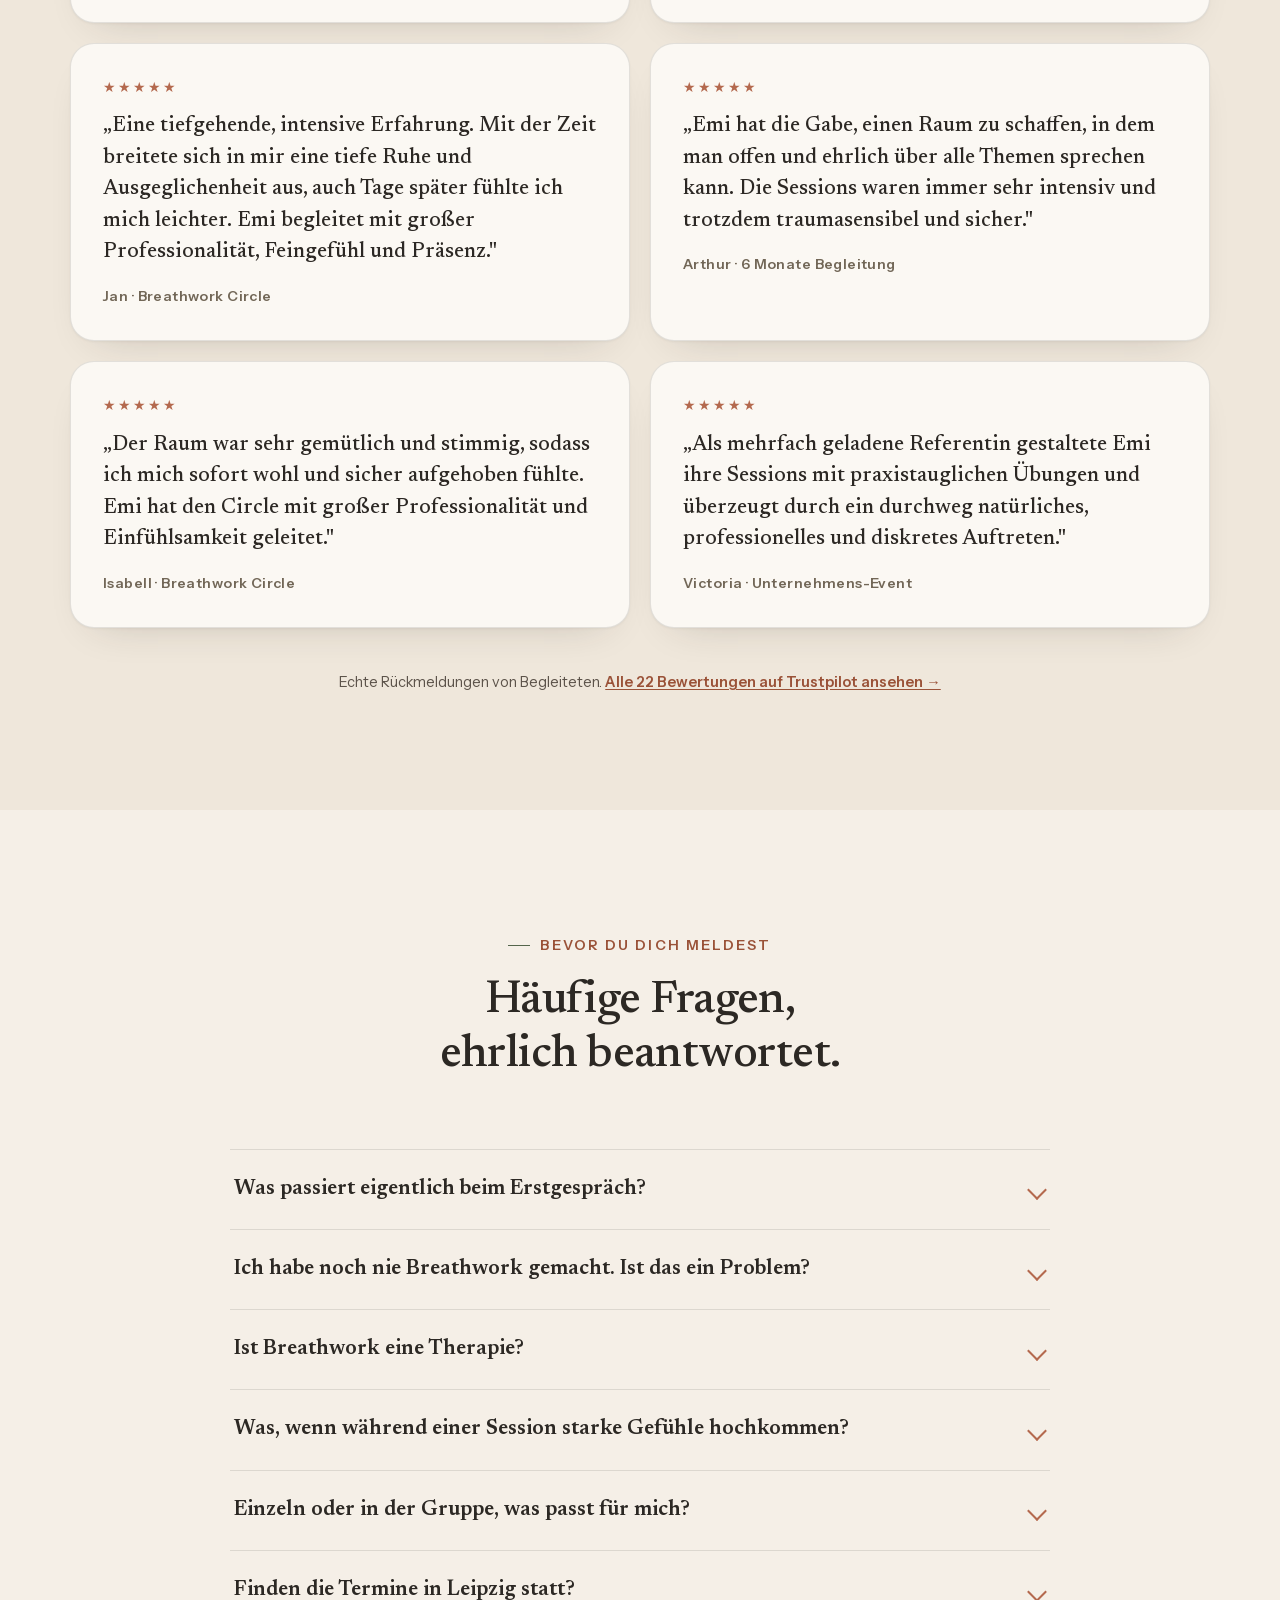
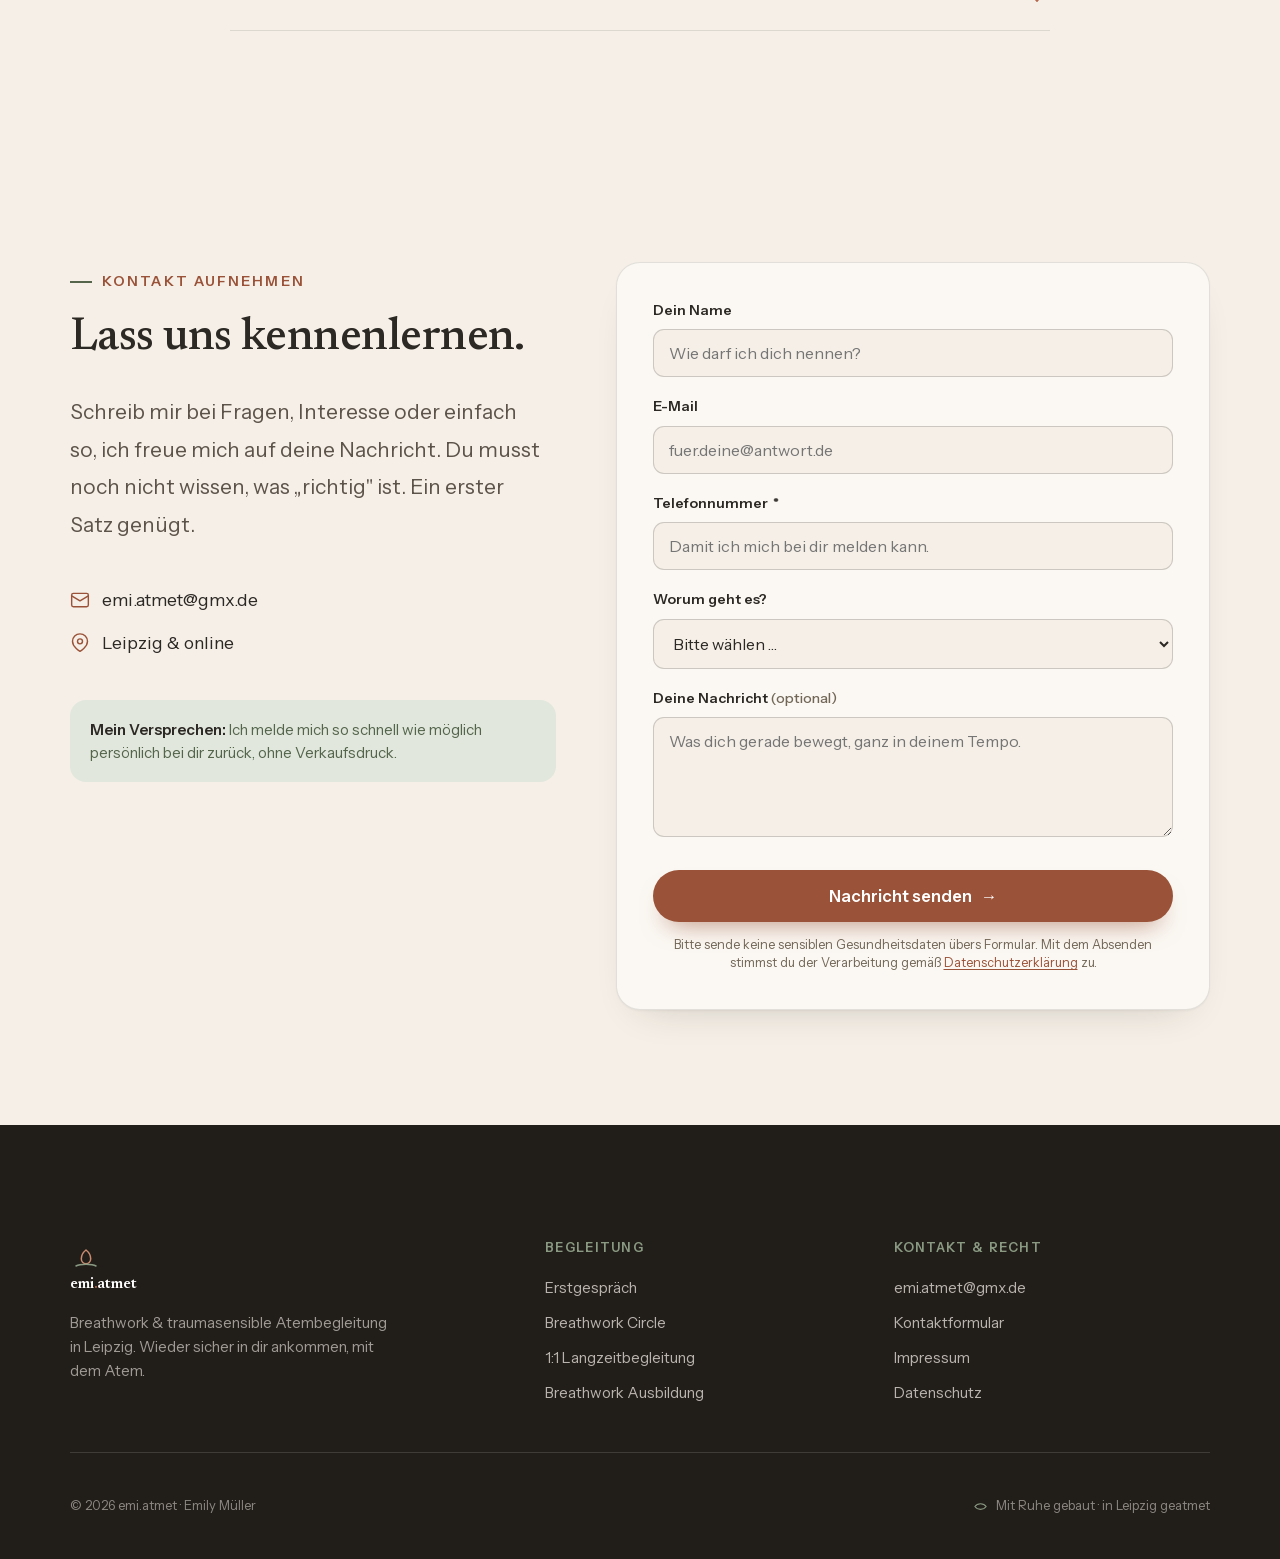
==== commit 5c1c6434: "Kundenwunsch umgesetzt (Cloud-Runner) · j-20261029-1122-emi-atmet-5iw6" ====
--- a/index.html
+++ b/index.html
@@ -337,6 +337,7 @@
   .field{margin-bottom:18px;}
   .field label{display:block;font-size:14px;font-weight:600;color:var(--ink);margin-bottom:7px;}
   .field label .opt{color:var(--ink-faint);font-weight:500;}
+  .field label .req{color:var(--ink);font-weight:600;margin-left:2px;}
   .field input,.field select,.field textarea{width:100%;font-family:var(--sans);font-size:16px;color:var(--ink);background:var(--paper);border:1px solid var(--line-2);border-radius:var(--radius-sm);padding:13px 15px;transition:border-color .2s,box-shadow .2s;}
   .field input:focus,.field select:focus,.field textarea:focus{outline:none;border-color:var(--clay);box-shadow:0 0 0 3px rgba(180,105,78,.15);}
   .field textarea{resize:vertical;min-height:120px;}
@@ -840,8 +841,8 @@
             <input type="email" id="email" name="email" autocomplete="email" placeholder="fuer.deine@antwort.de">
           </div>
           <div class="field">
-            <label for="telefon">Telefonnummer</label>
-            <input type="tel" id="telefon" name="telefon" autocomplete="tel" placeholder="Damit ich mich bei dir melden kann." required>
+            <label for="telefon">Telefonnummer <span class="req" aria-hidden="true">*</span></label>
+            <input type="tel" id="telefon" name="telefon" autocomplete="tel" placeholder="Damit ich mich bei dir melden kann." required aria-required="true">
           </div>
           <div class="field">
             <label for="thema">Worum geht es?</label>
@@ -967,9 +968,16 @@
       var email=document.getElementById('email').value.trim();
       var telefon=document.getElementById('telefon').value.trim();
       var thema=document.getElementById('thema').value.trim();
-      if(!name||!email||!telefon){
+      if(!telefon){
         m.className='form-msg err';
-        m.textContent='Magst du mir noch deinen Namen, deine E-Mail und deine Telefonnummer dalassen? Dann kann ich dir antworten.';
+        m.textContent='Bitte trag noch deine Telefonnummer ein, damit ich mich bei dir melden kann.';
+        document.getElementById('telefon').focus();
+        m.scrollIntoView({behavior:'smooth',block:'center'});
+        return;
+      }
+      if(!name||!email){
+        m.className='form-msg err';
+        m.textContent='Magst du mir noch deinen Namen und deine E-Mail dalassen? Dann kann ich dir antworten.';
         m.scrollIntoView({behavior:'smooth',block:'center'});
         return;
       }
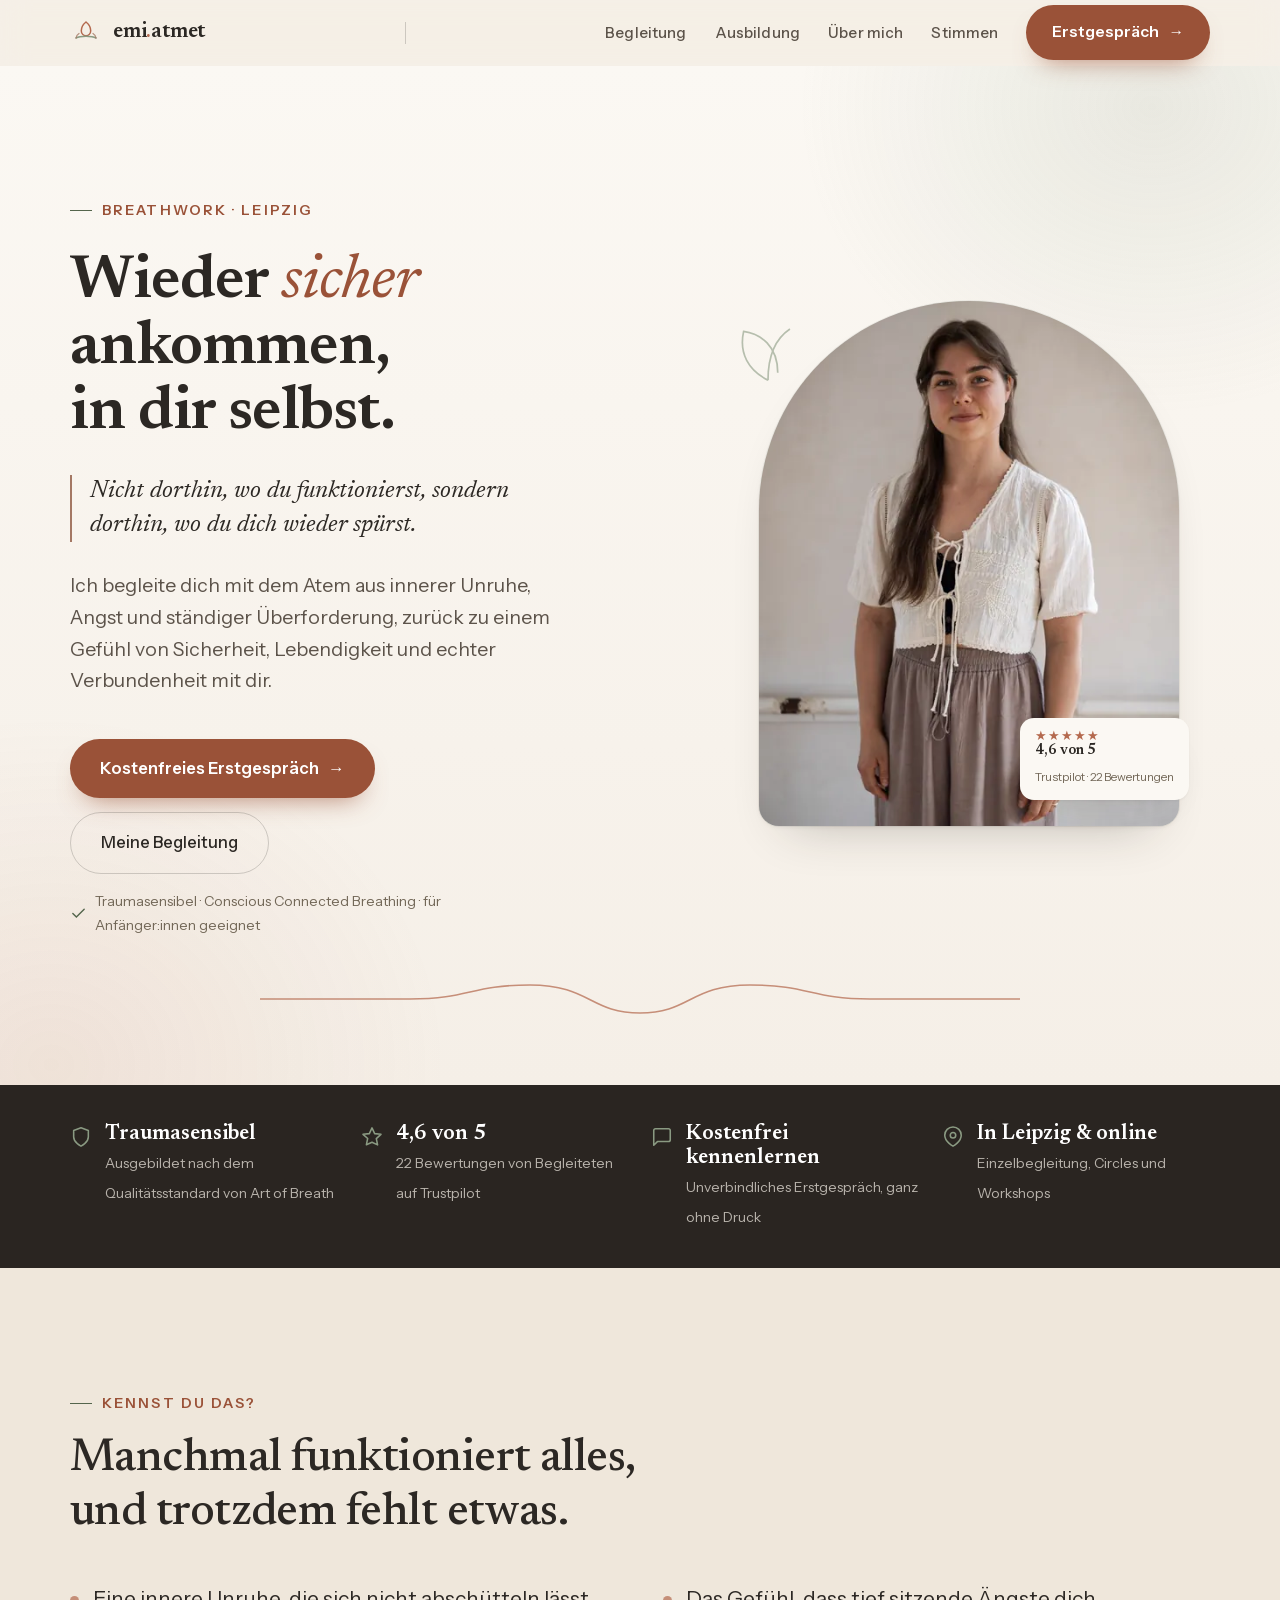
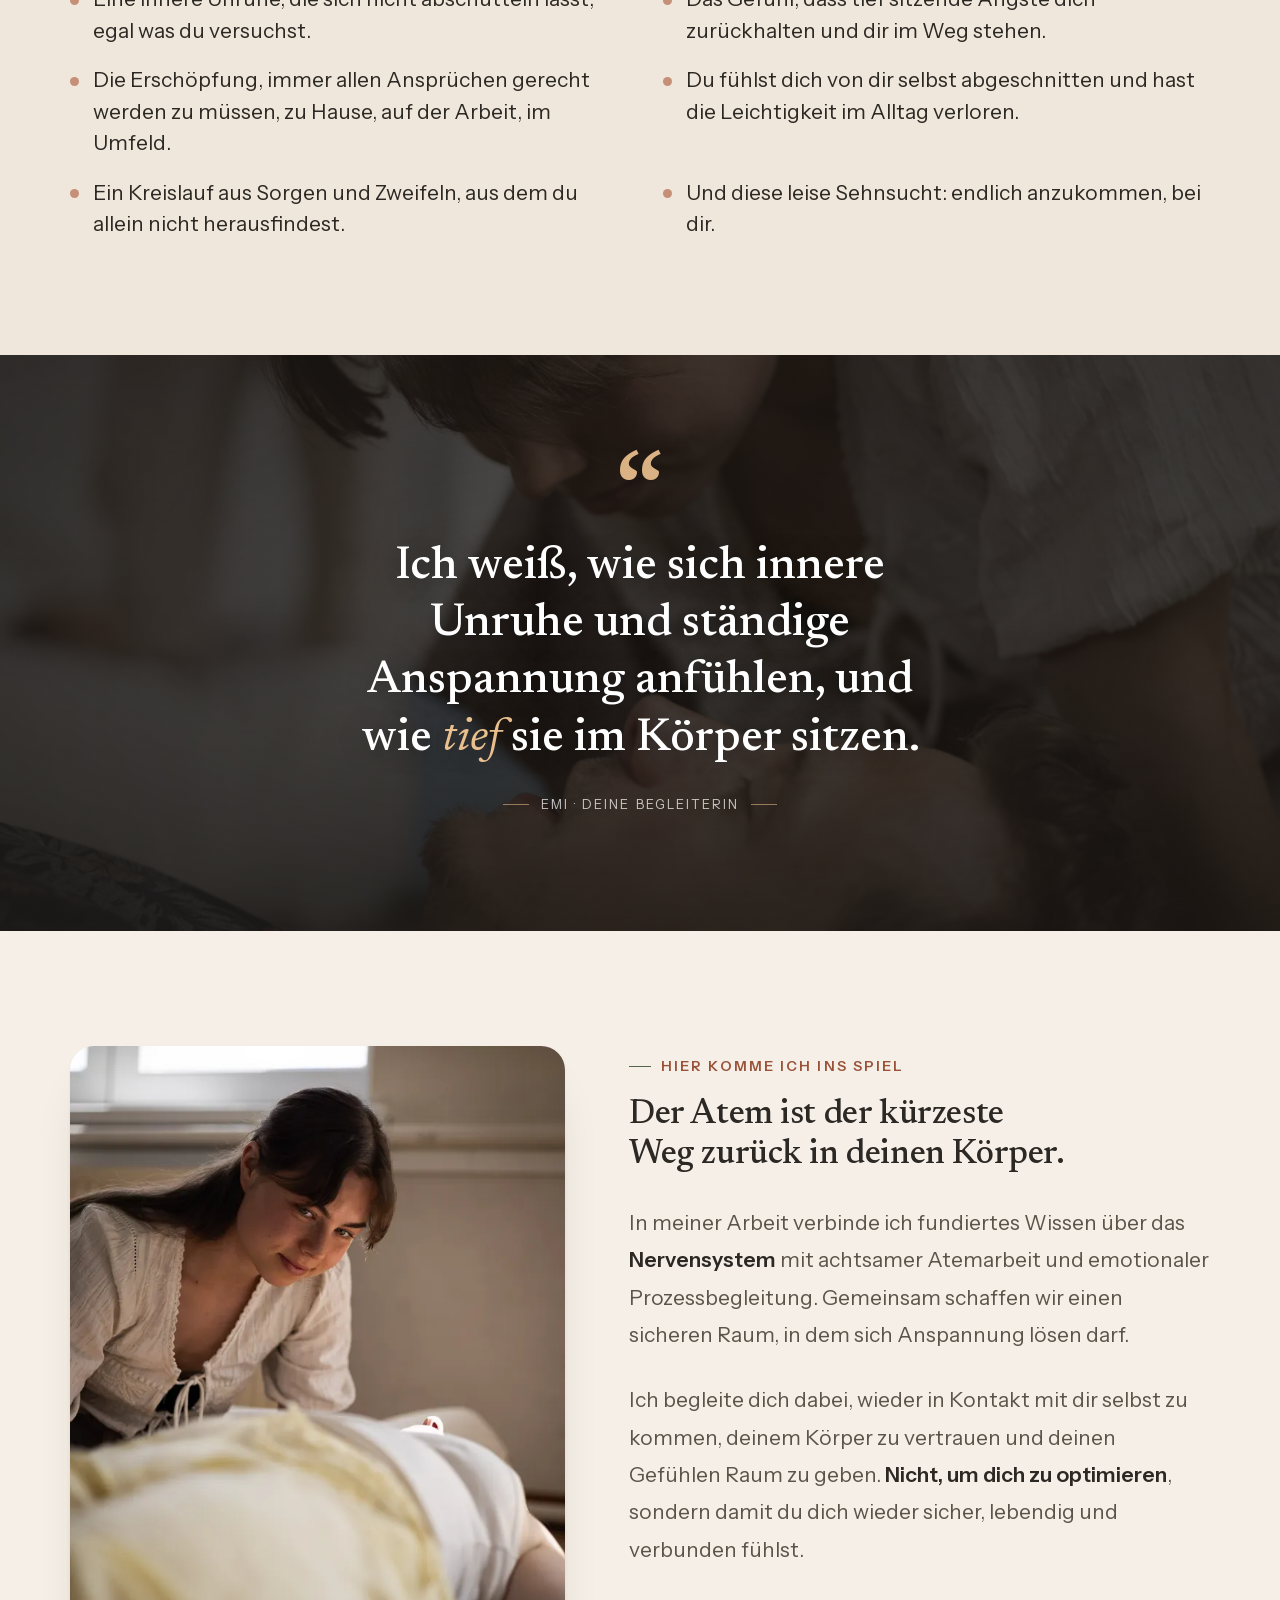
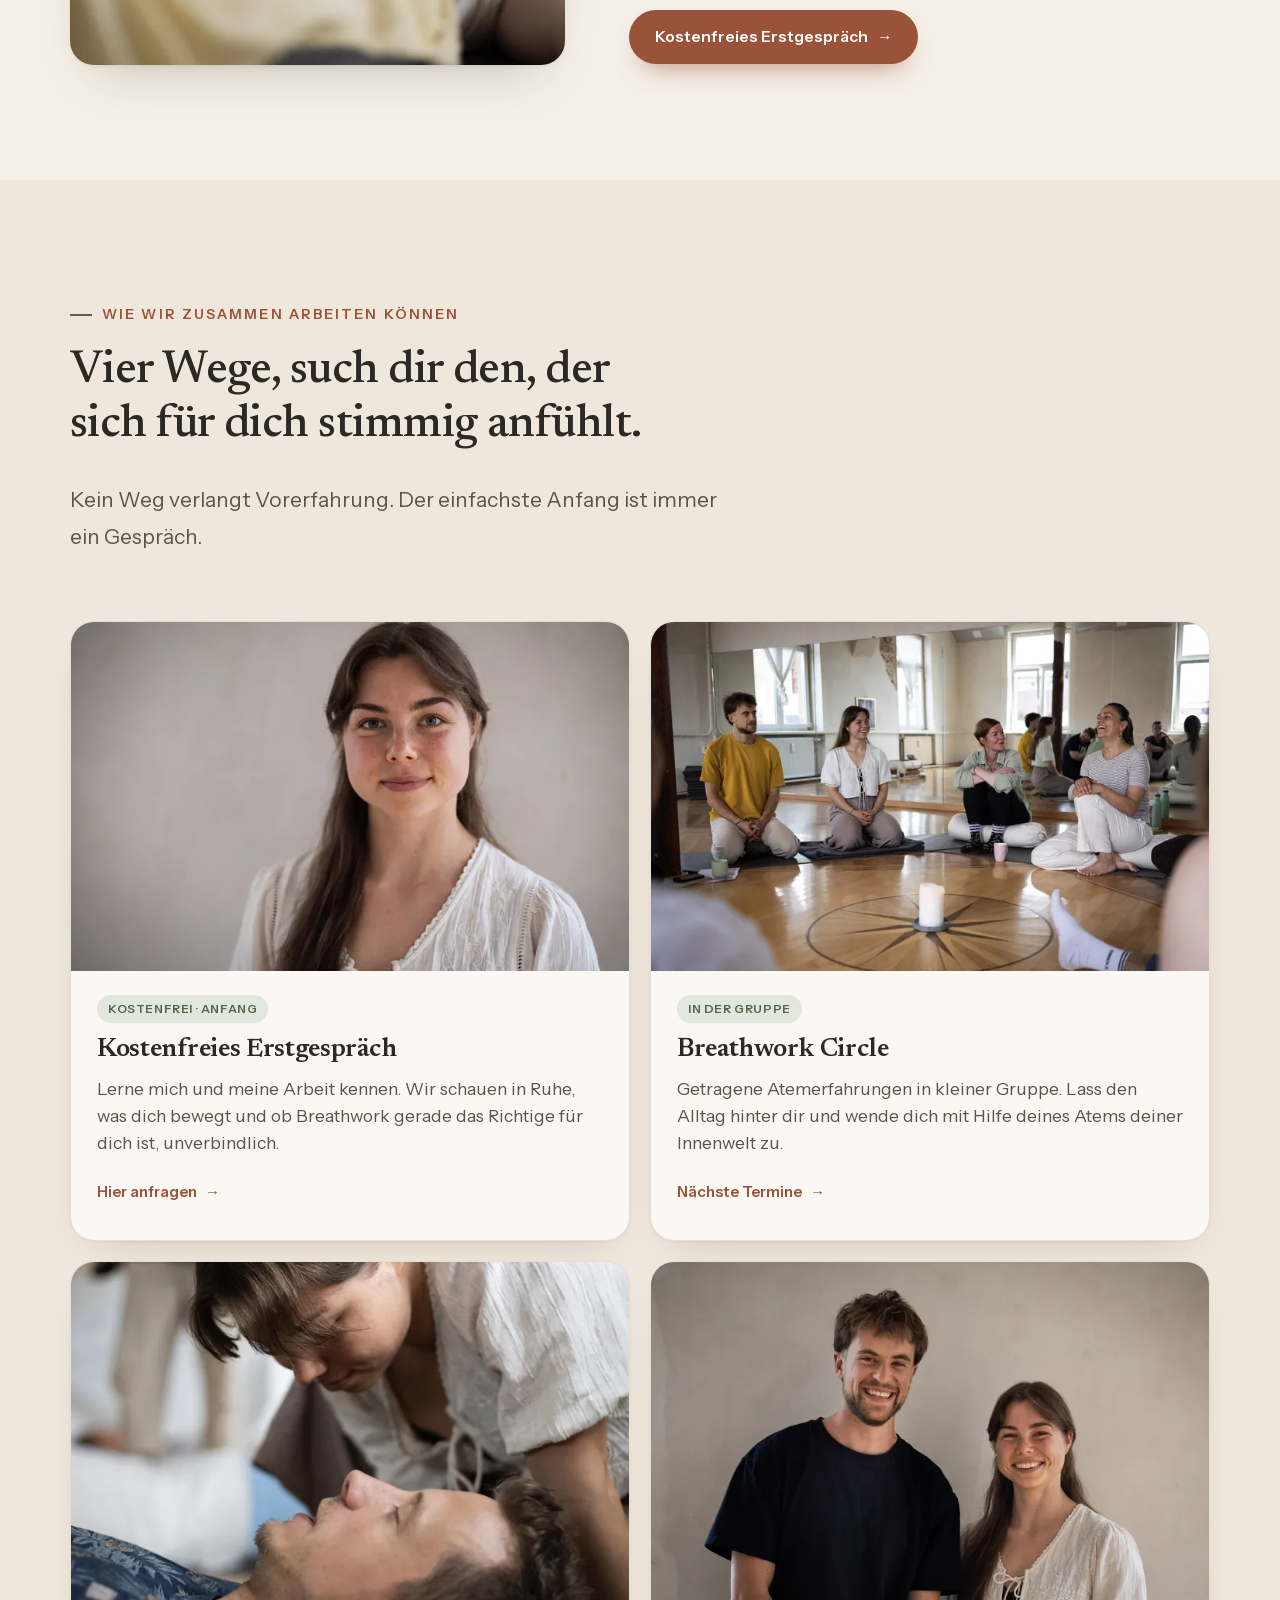
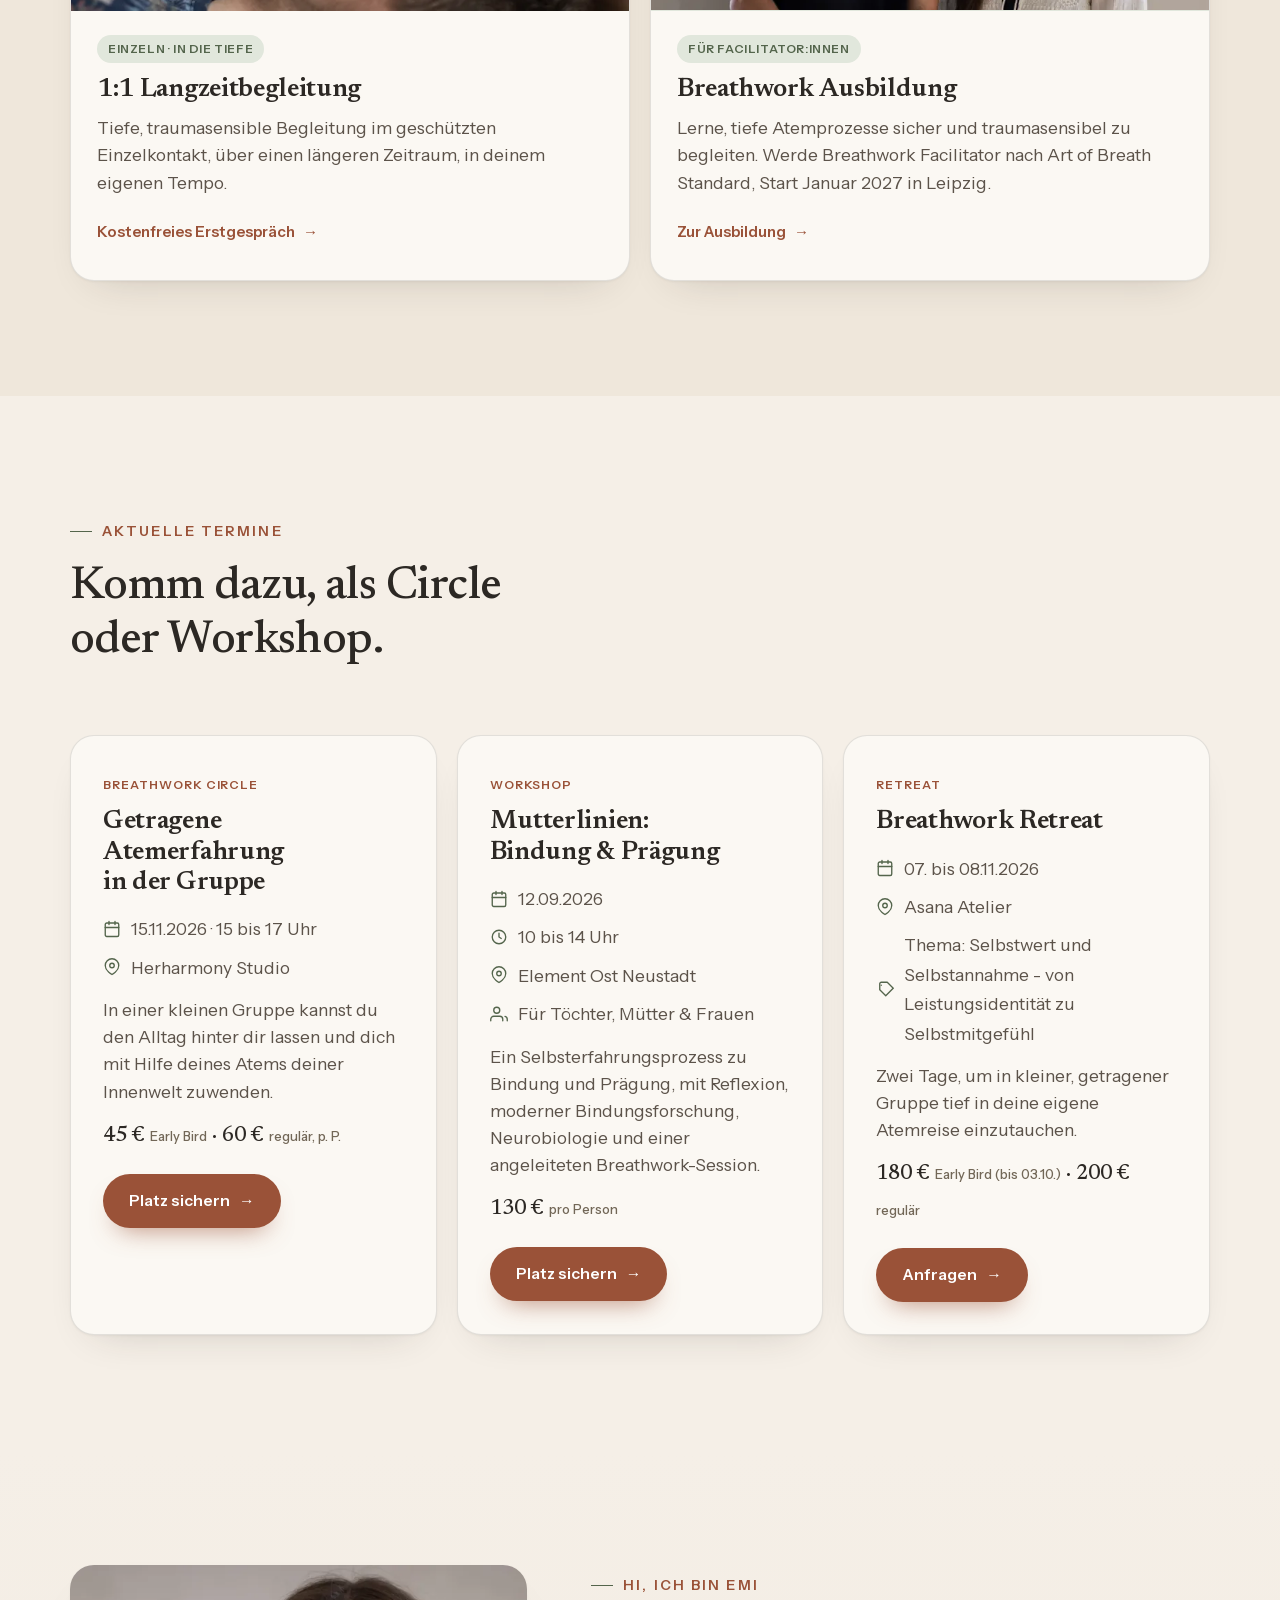
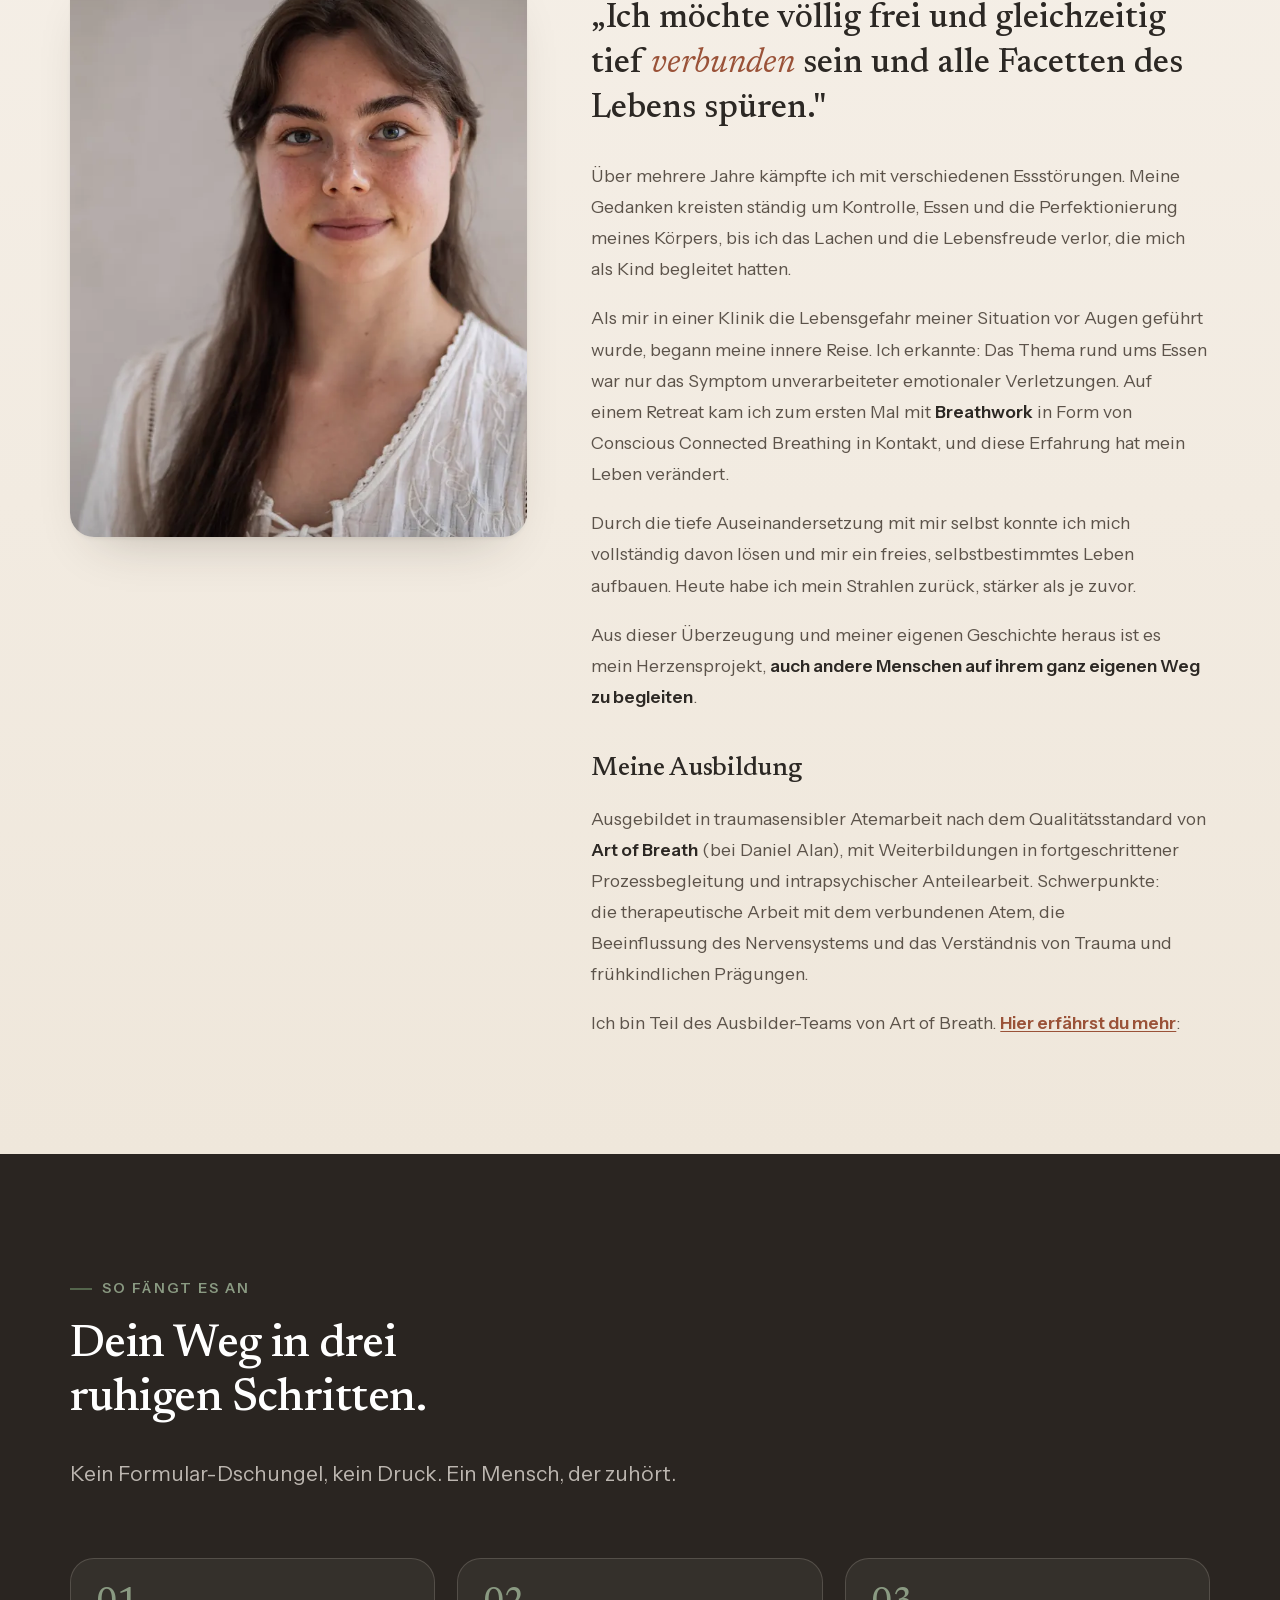
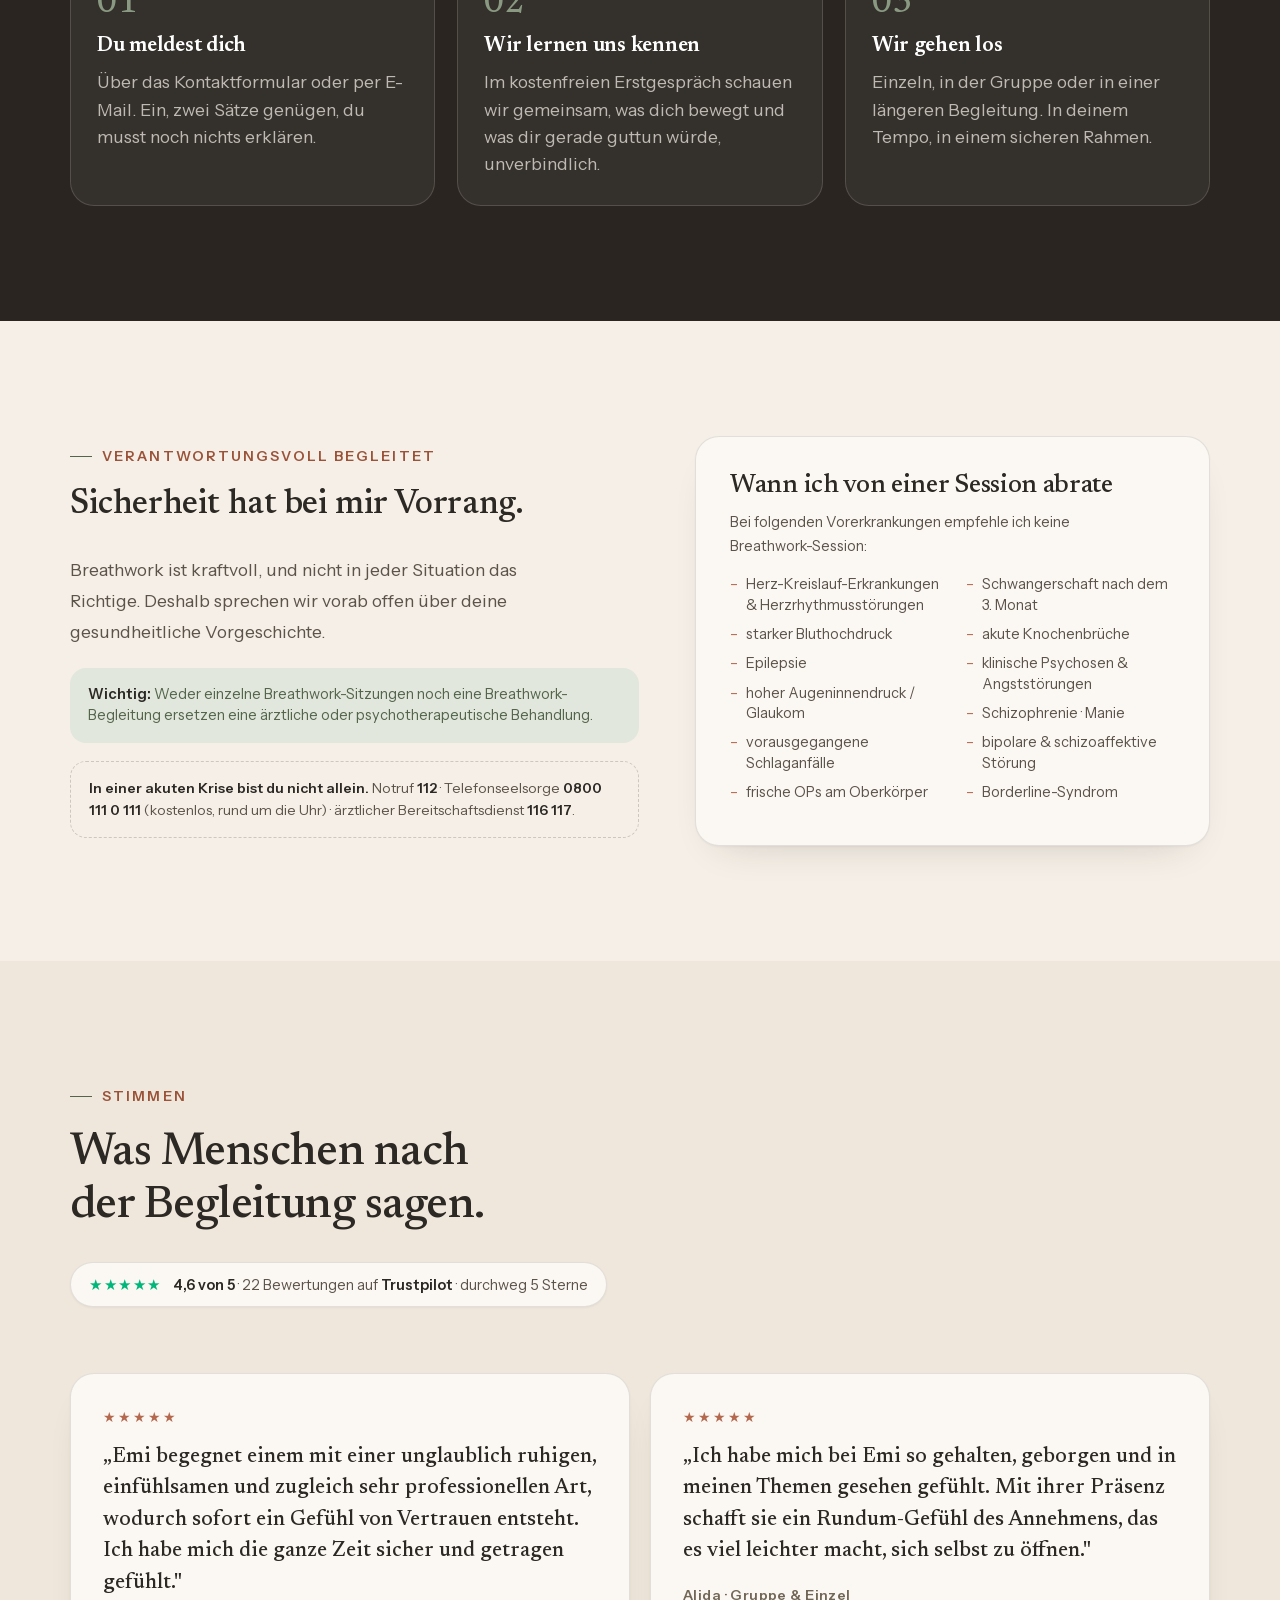
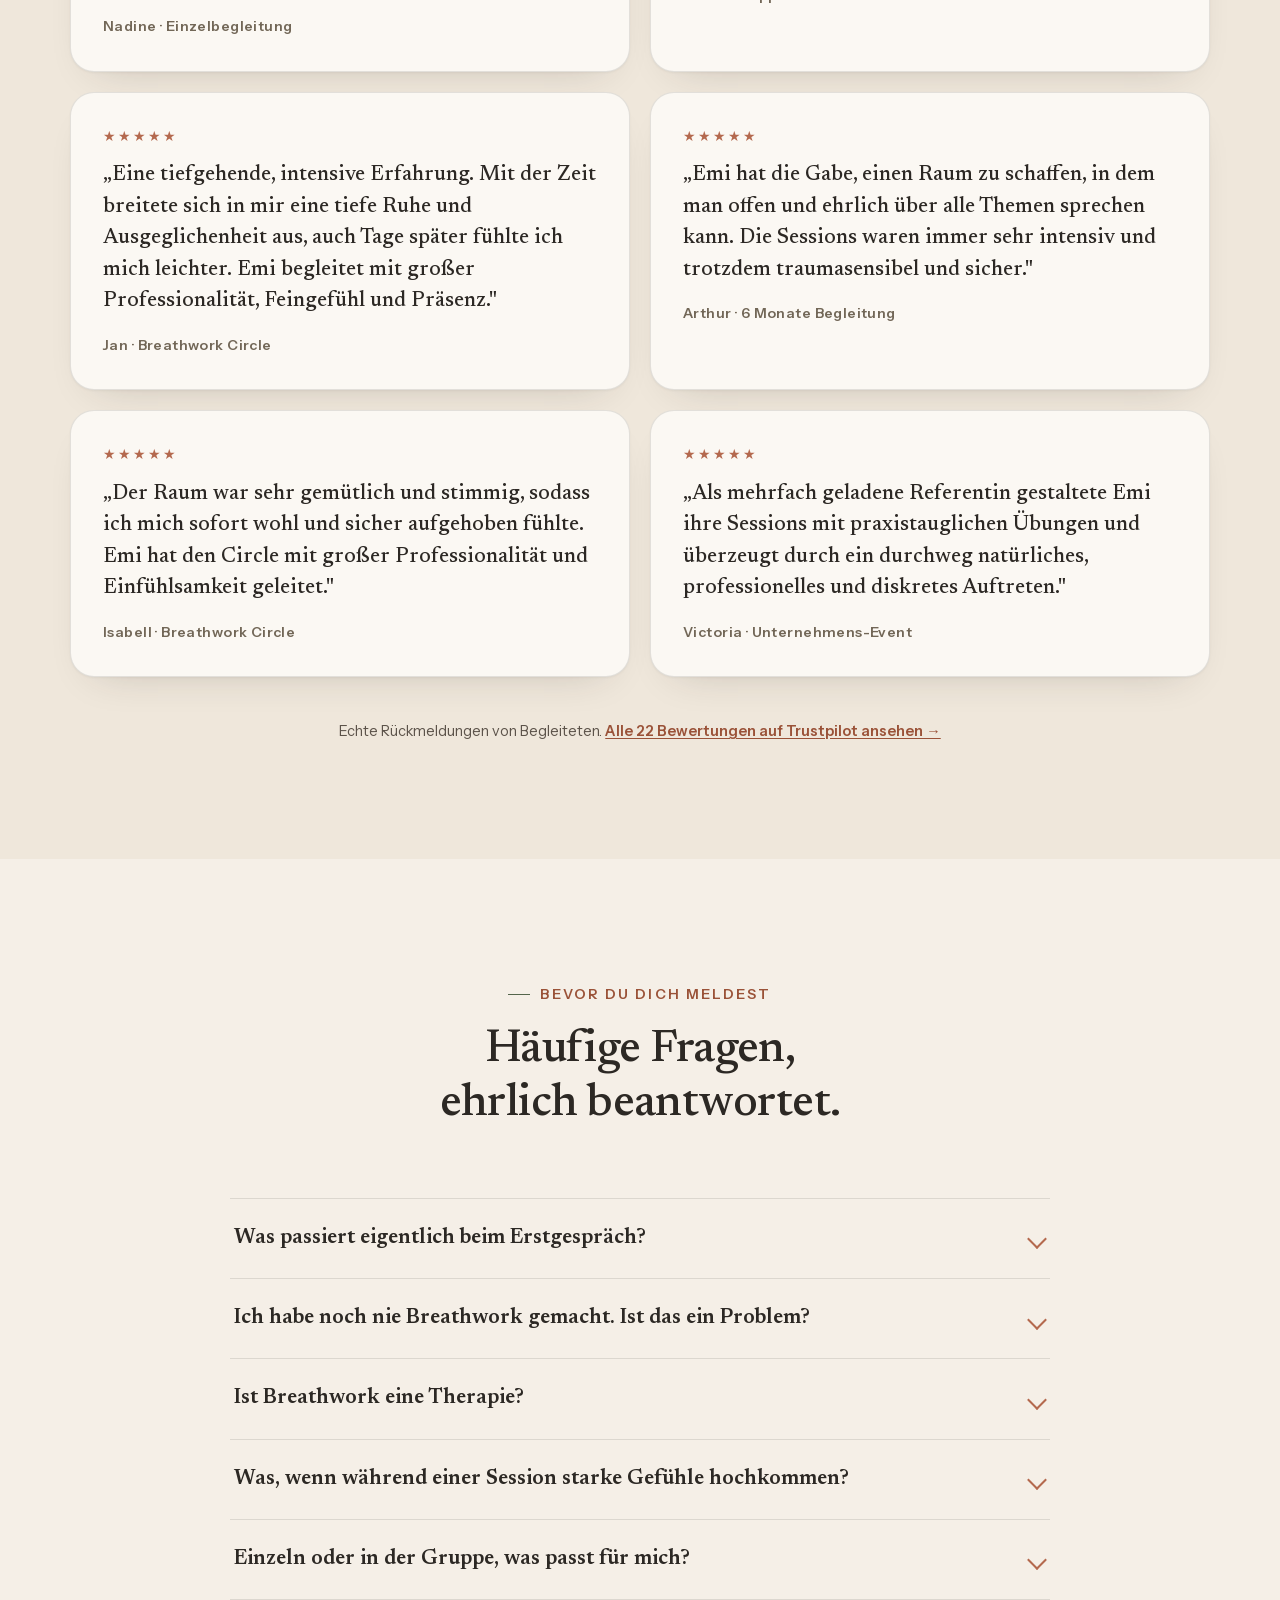
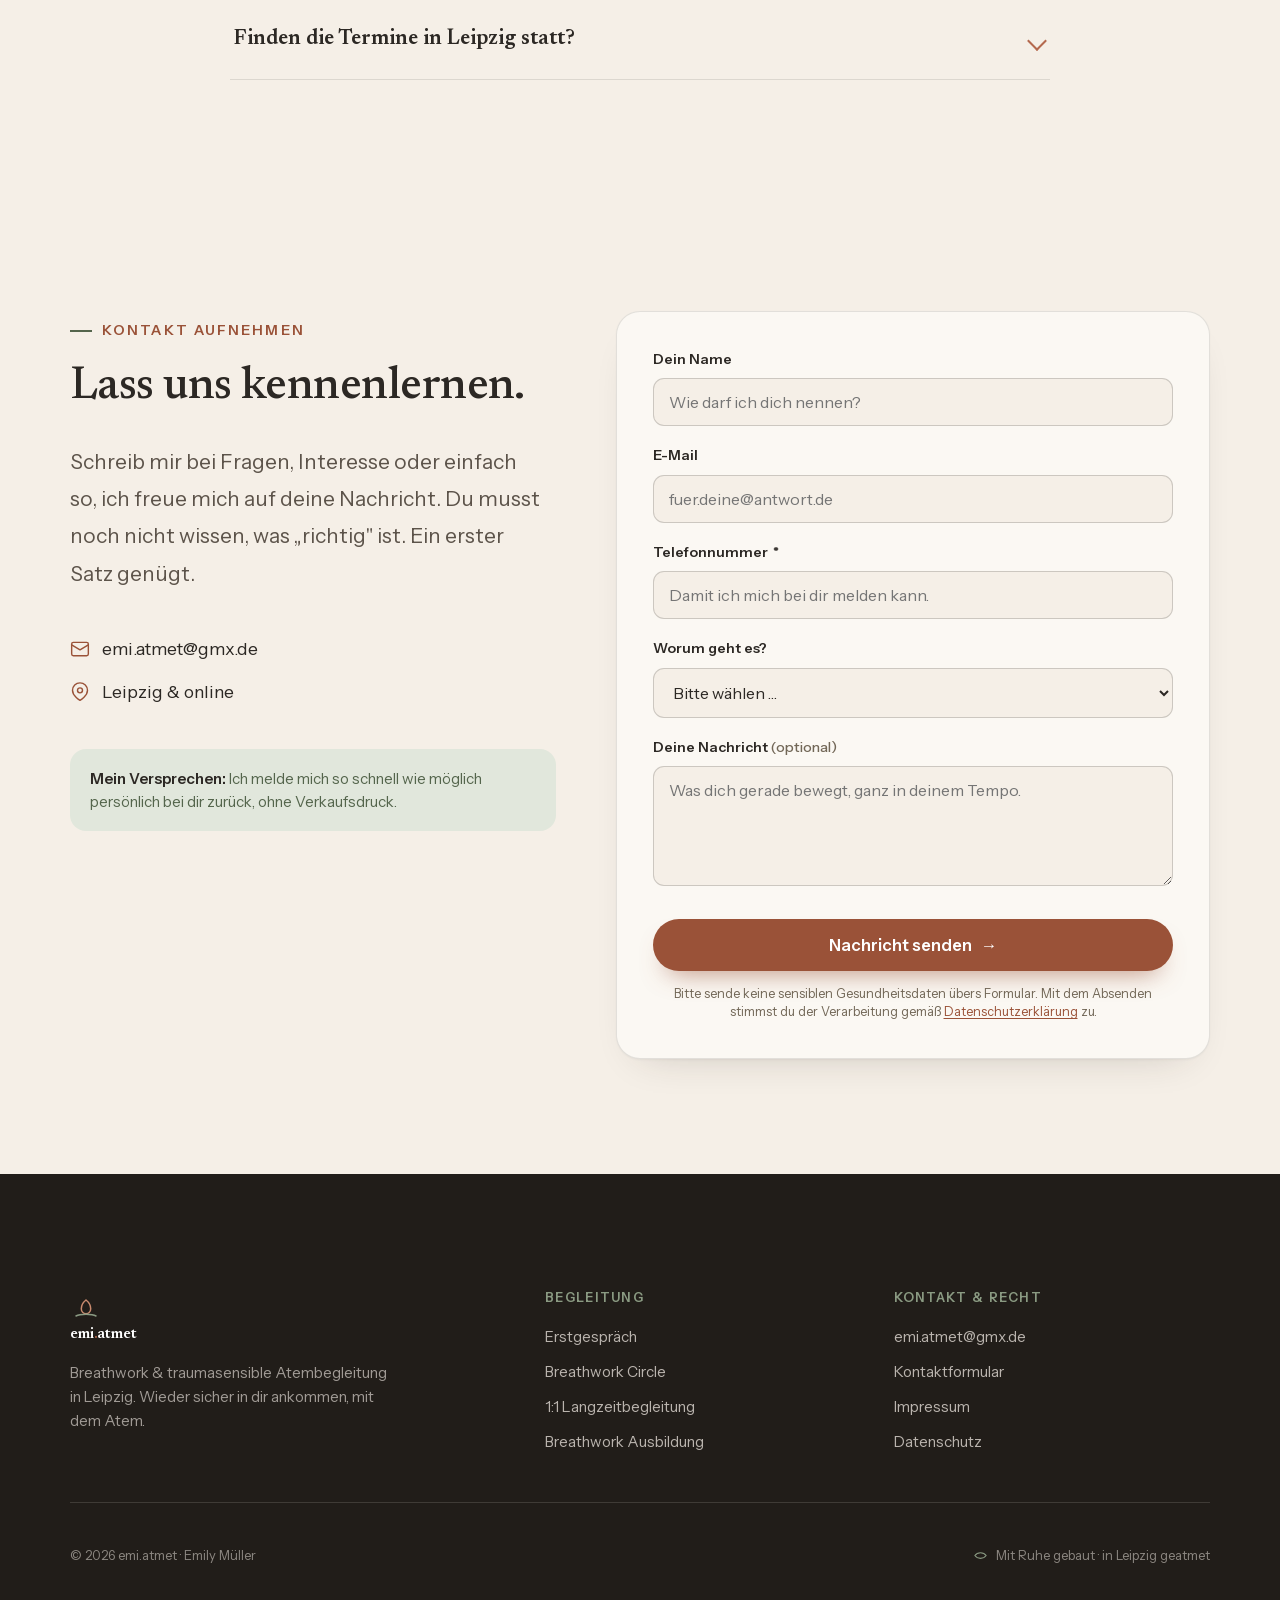
==== commit 899a4fdf: "Kundenwunsch umgesetzt (Cloud-Runner) · j-20261102-1155-emi-atmet-i3pe" ====
--- a/index.html
+++ b/index.html
@@ -683,6 +683,7 @@
           <p>Aus dieser Überzeugung und meiner eigenen Geschichte heraus ist es mein Herzensprojekt, <strong>auch andere Menschen auf ihrem ganz eigenen Weg zu begleiten</strong>.</p>
           <h3>Meine Ausbildung</h3>
           <p style="margin-top:var(--sp-2);">Ausgebildet in traumasensibler Atemarbeit nach dem Qualitätsstandard von <strong>Art of Breath</strong> (bei Daniel Alan), mit Weiterbildungen in fortgeschrittener Prozessbegleitung und intrapsychischer Anteilearbeit. Schwerpunkte: die therapeutische Arbeit mit dem verbundenen Atem, die Beeinflussung des Nervensystems und das Verständnis von Trauma und frühkindlichen Prägungen.</p>
+          <p style="margin-top:var(--sp-2);">Ich bin Teil des Ausbilder-Teams von Art of Breath. <a href="https://www.art-of-breath.com" target="_blank" rel="noopener noreferrer" style="color:var(--clay-deep);font-weight:600;text-decoration:underline;text-underline-offset:2px;">Hier erfährst du mehr</a>:</p>
         </div>
       </div>
     </section>
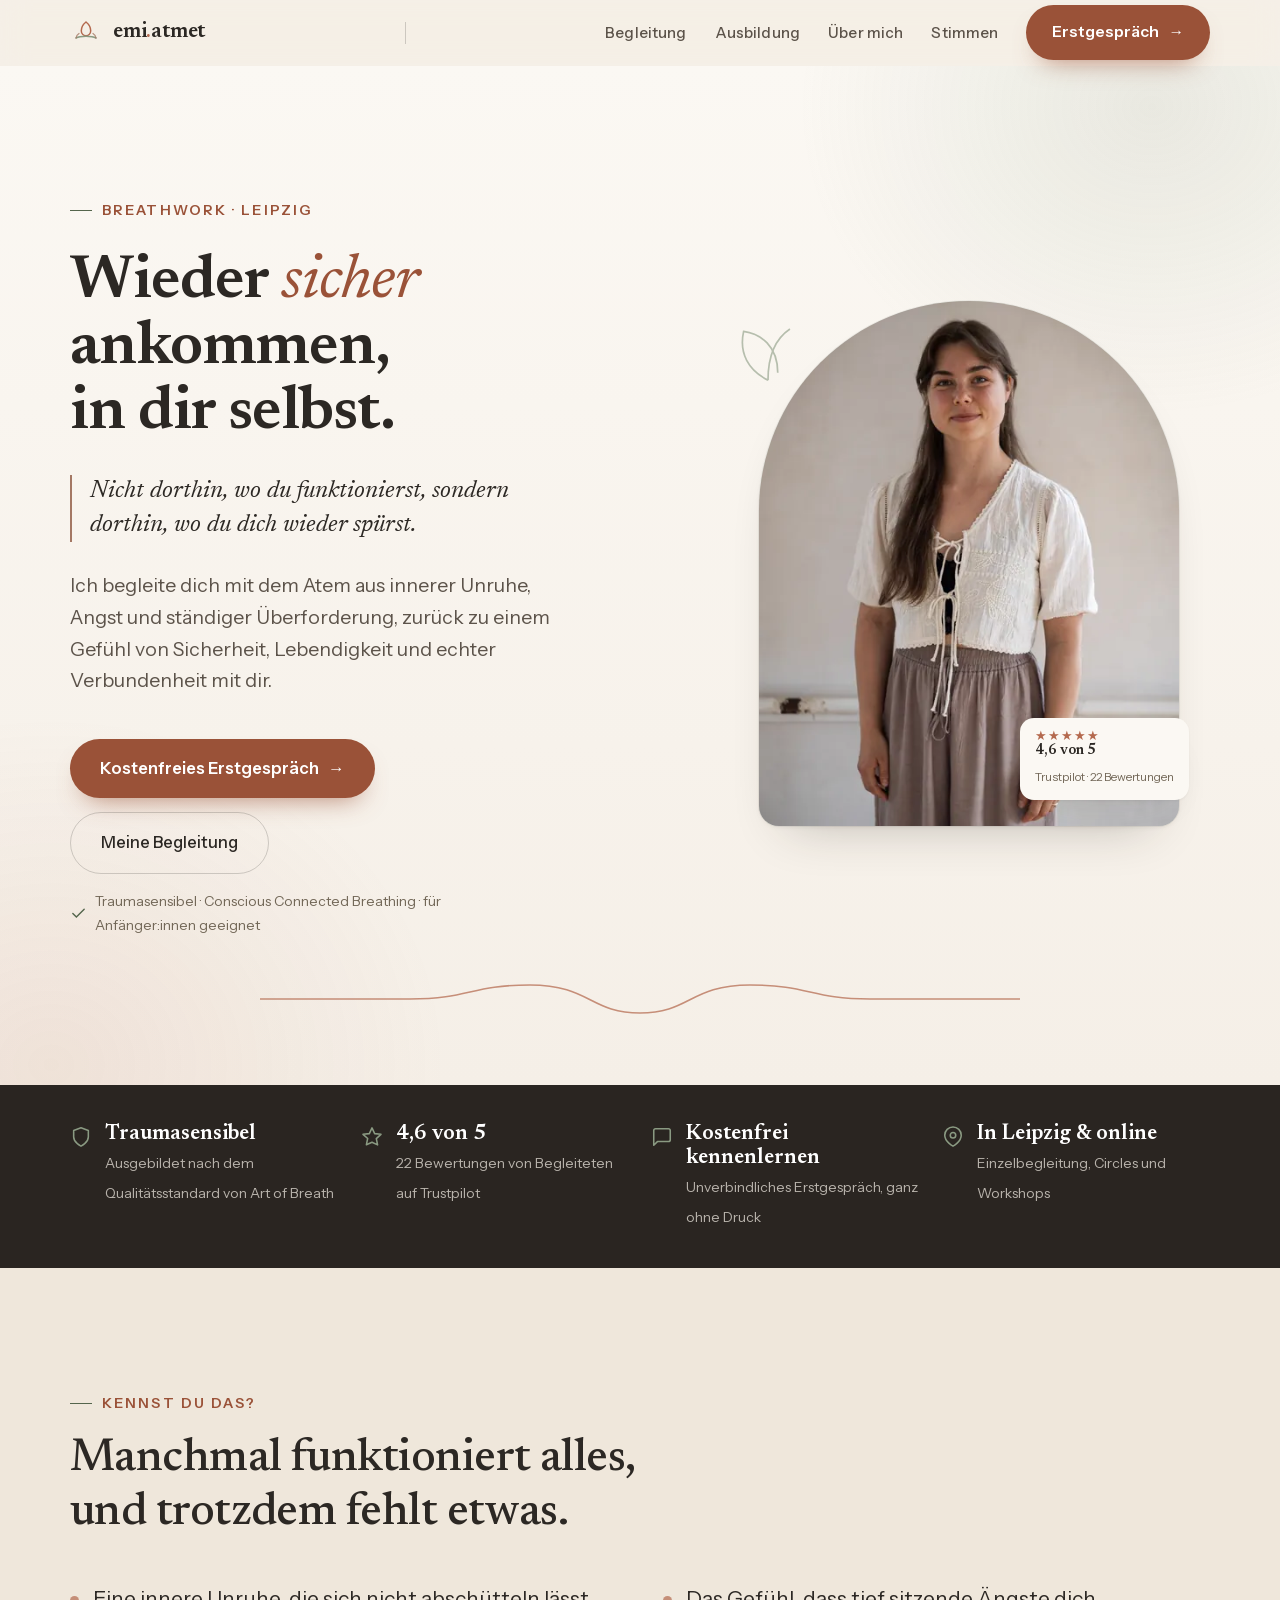
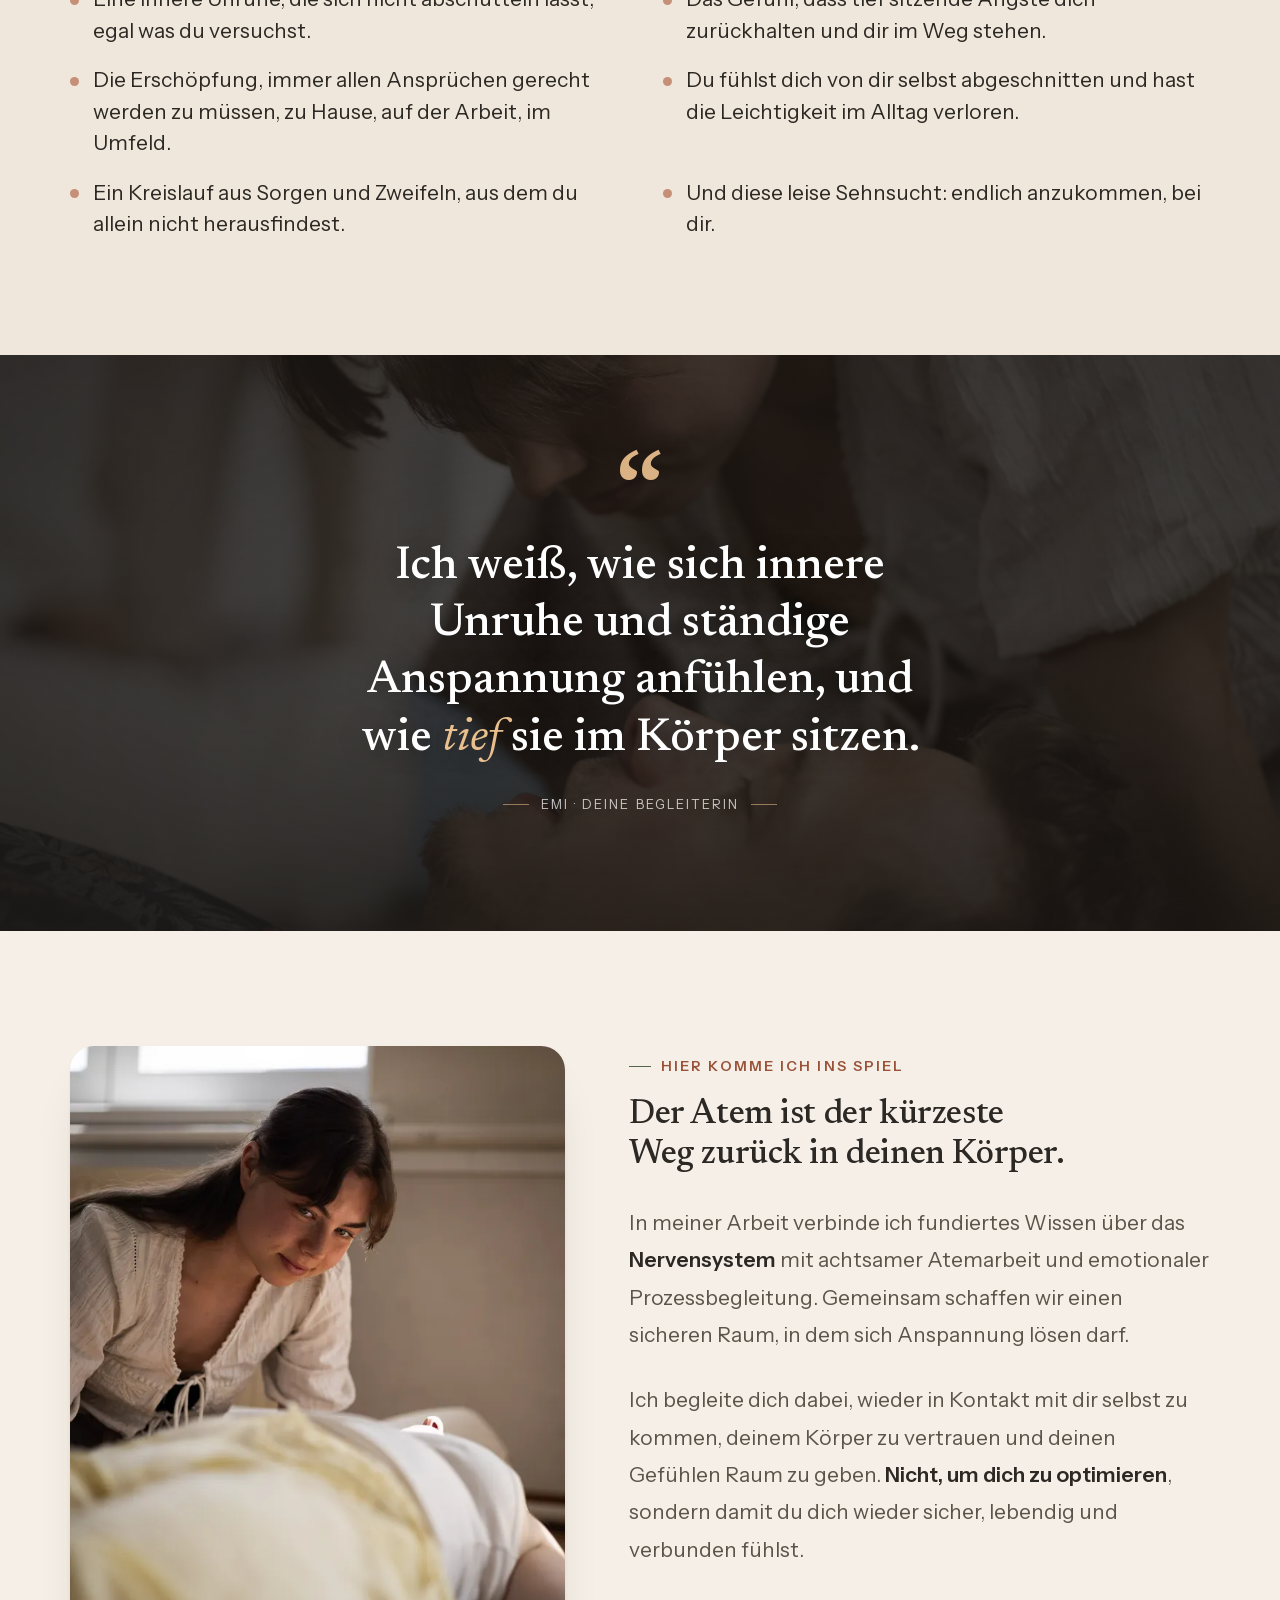
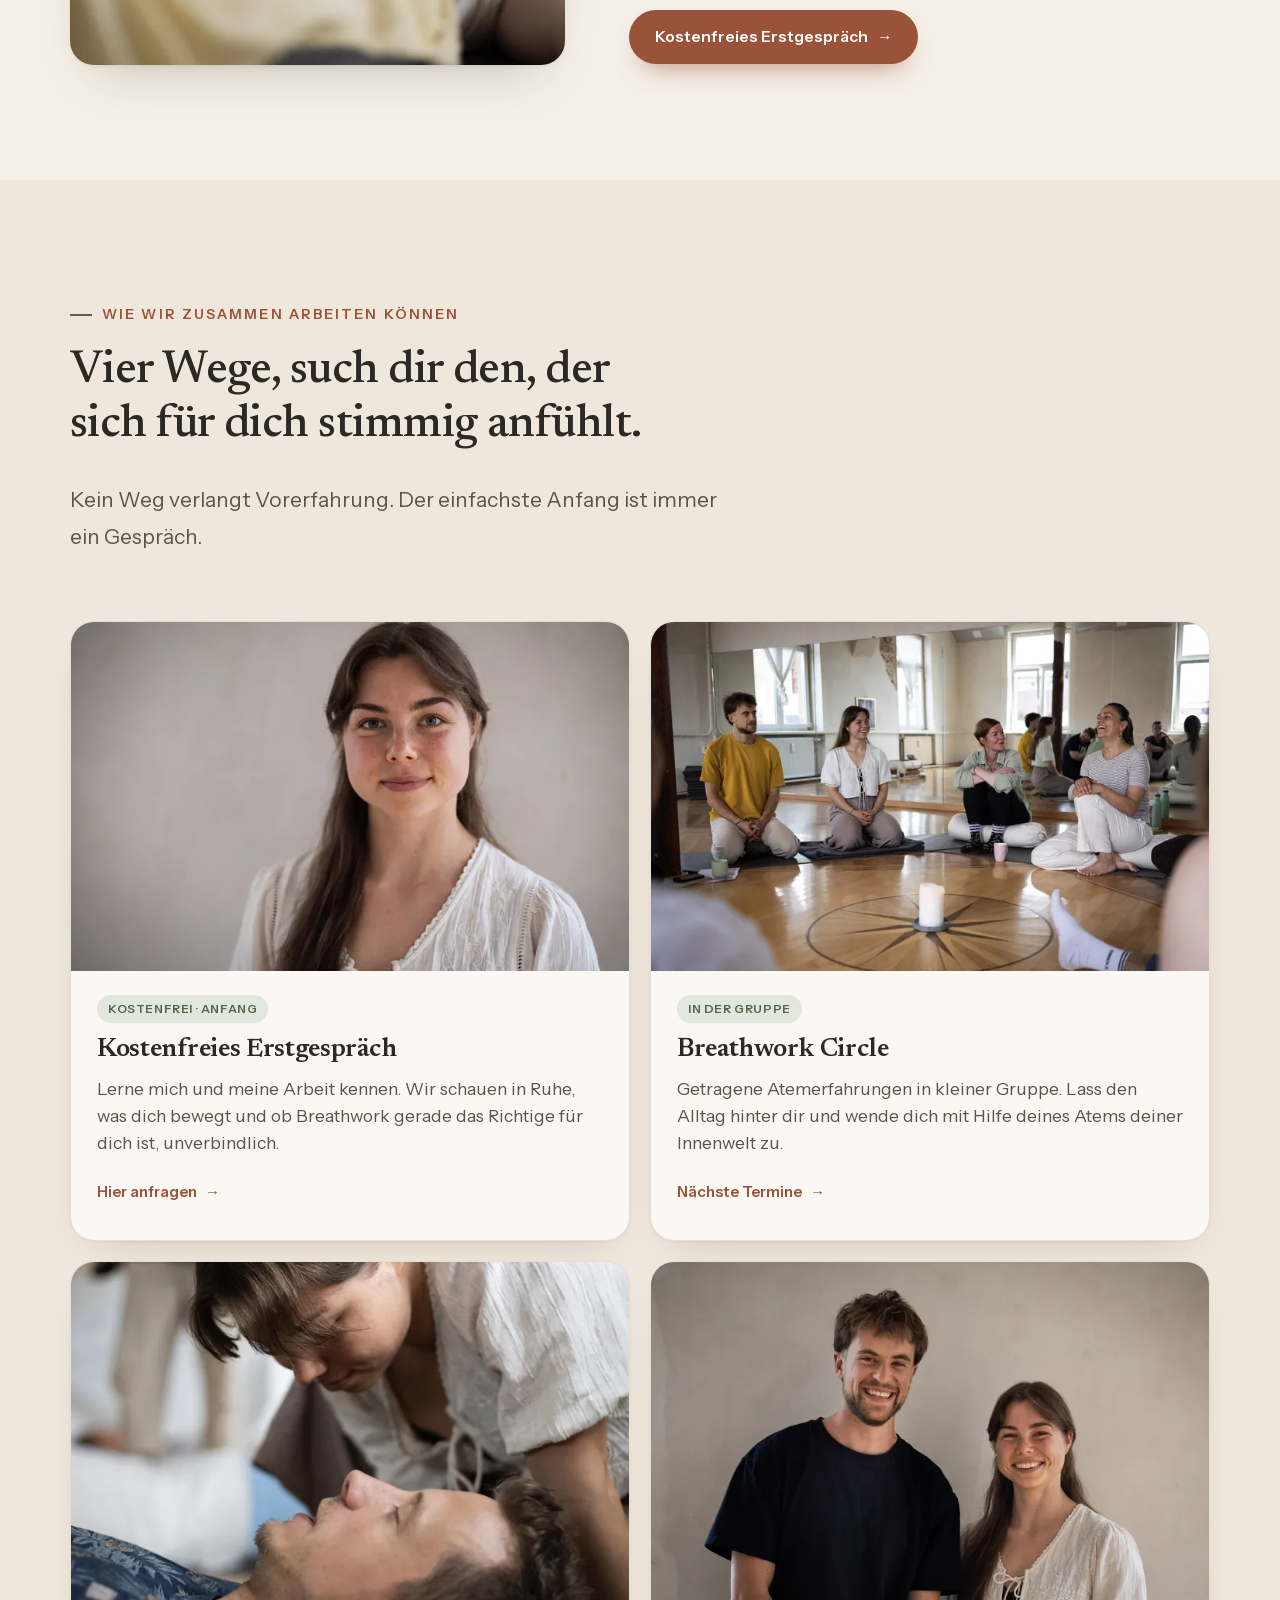
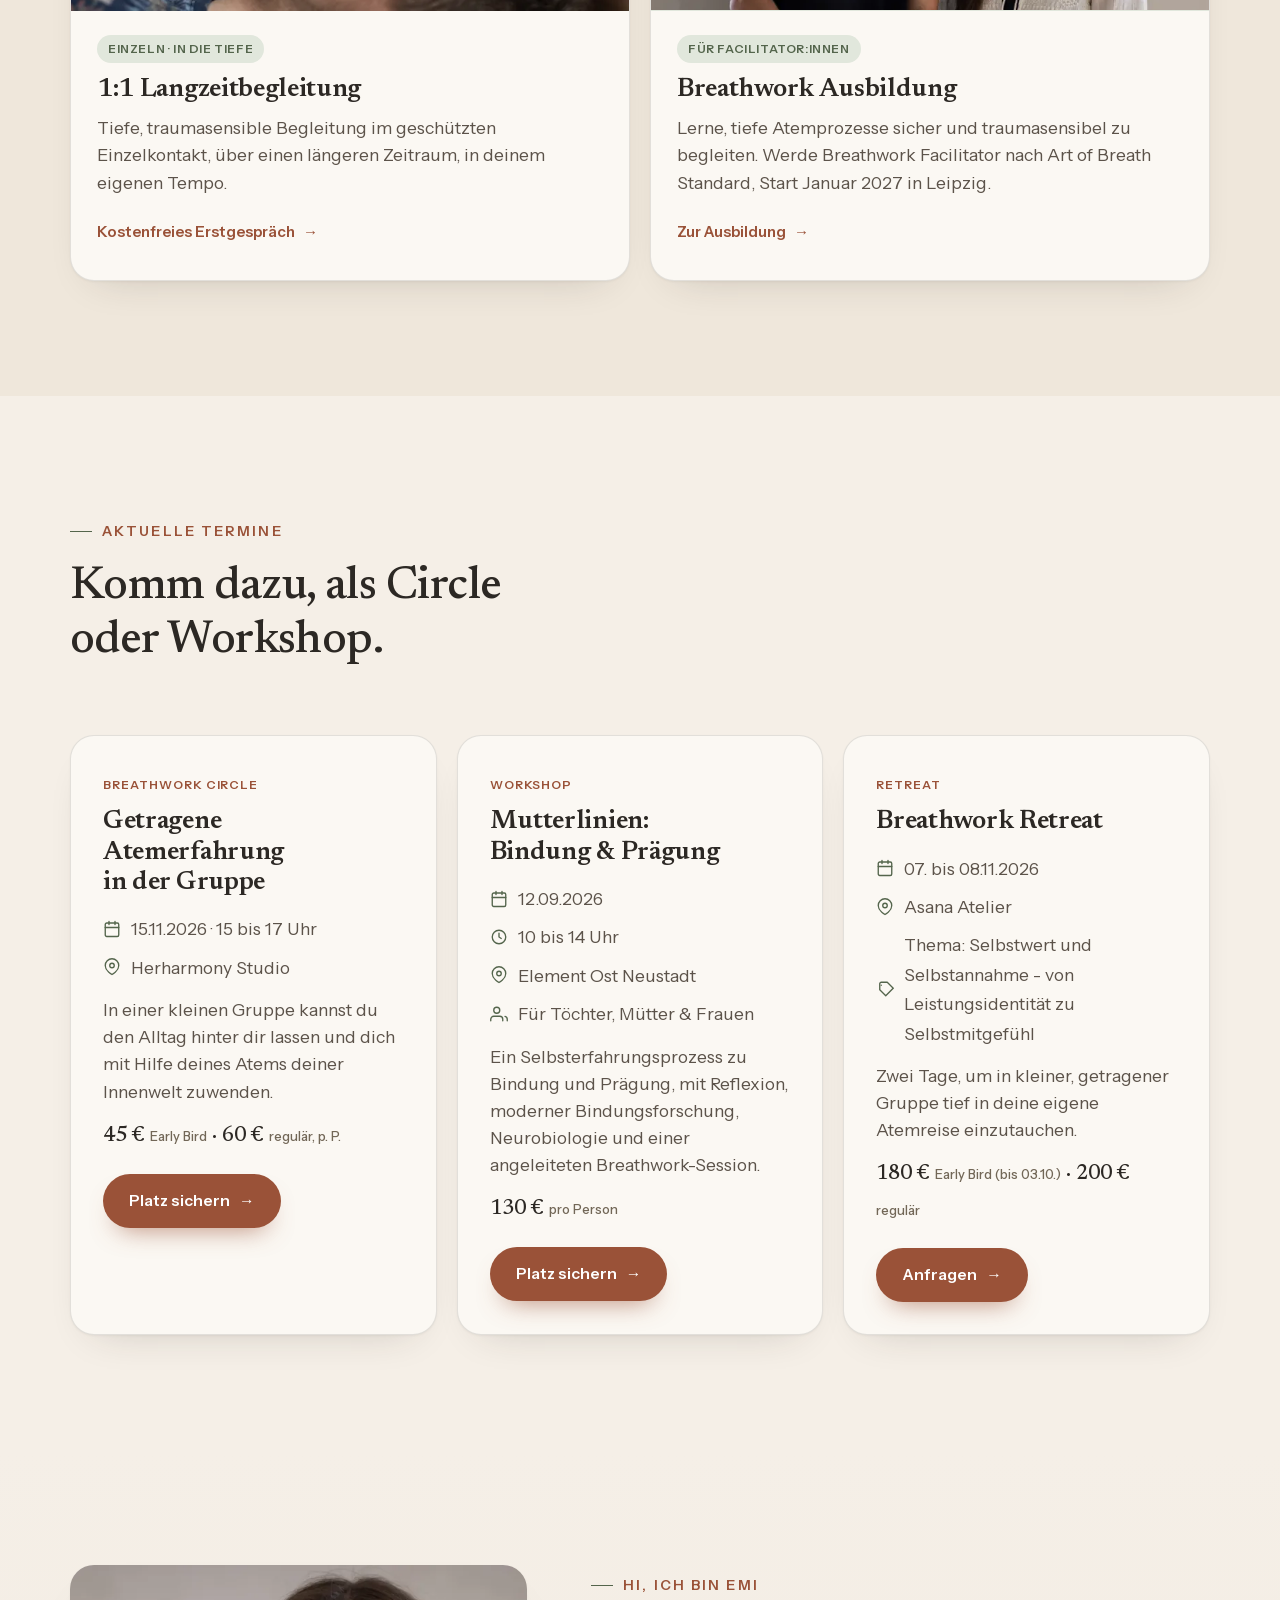
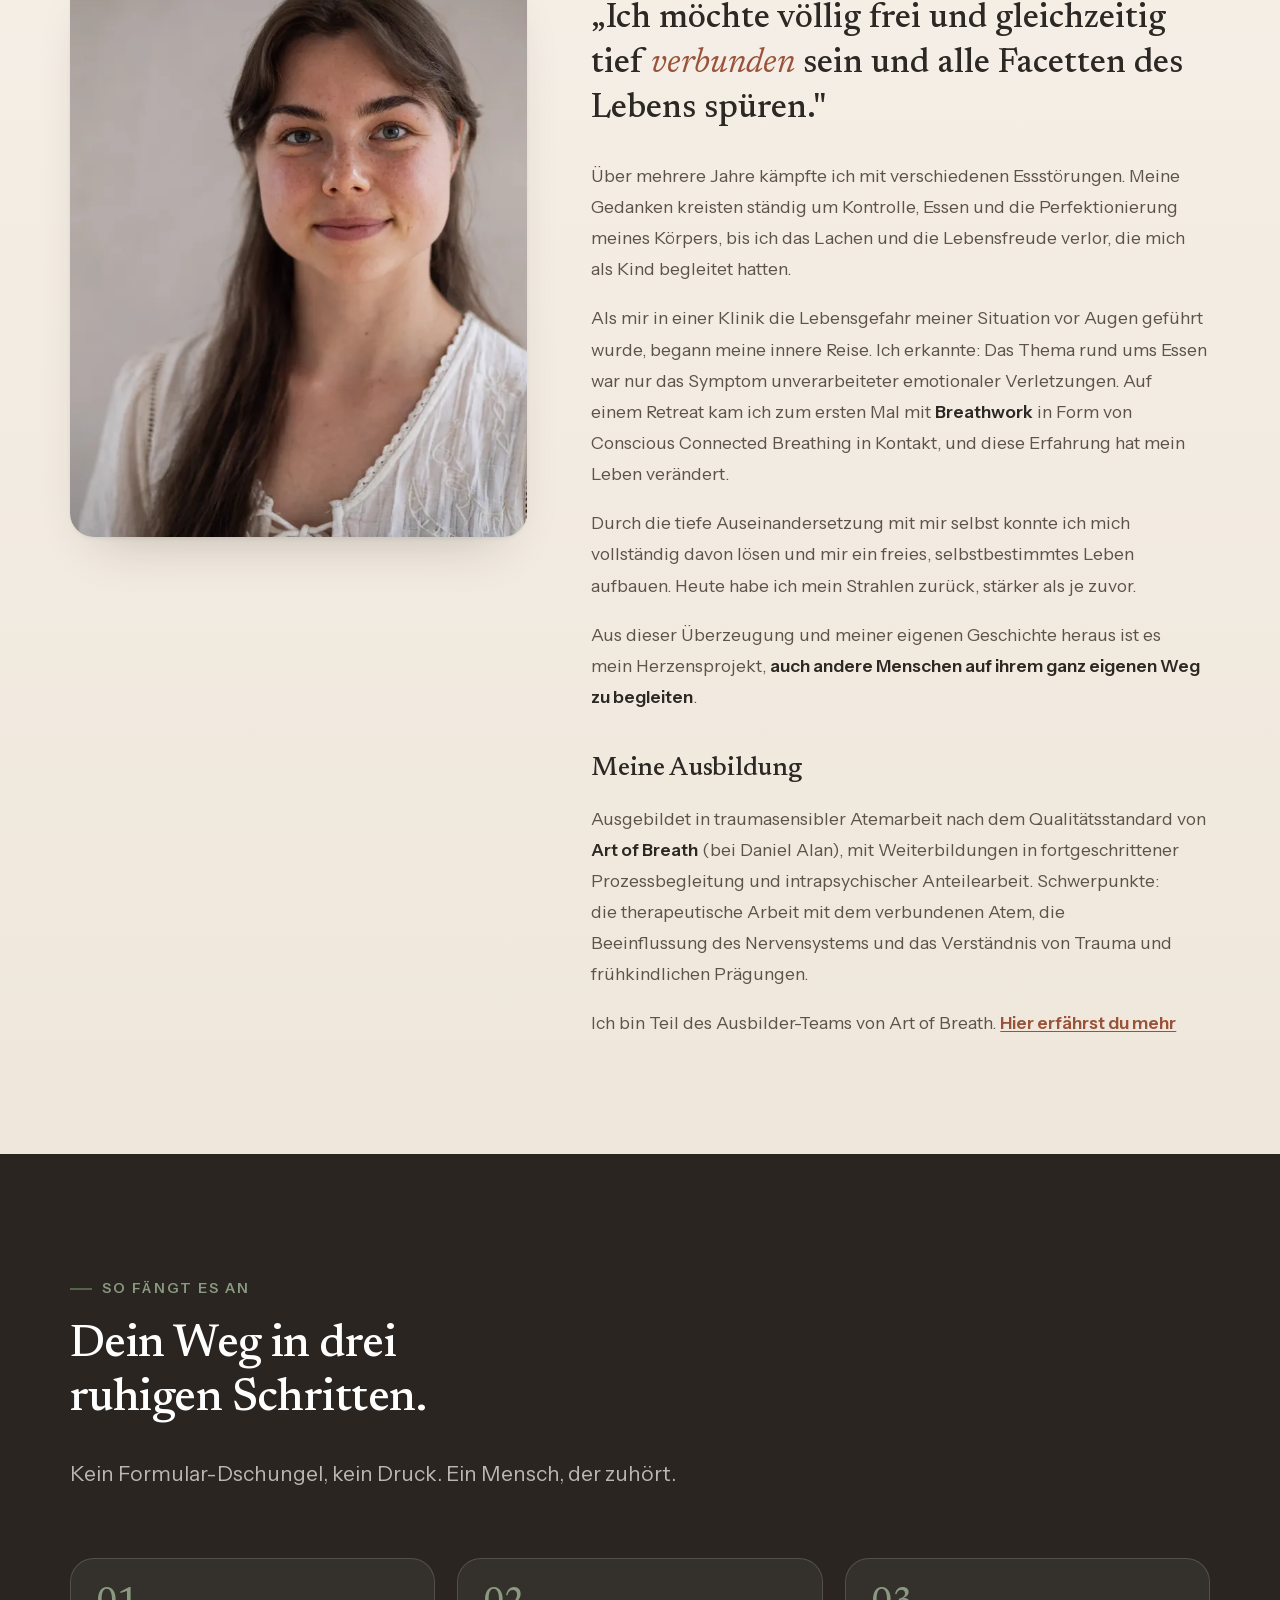
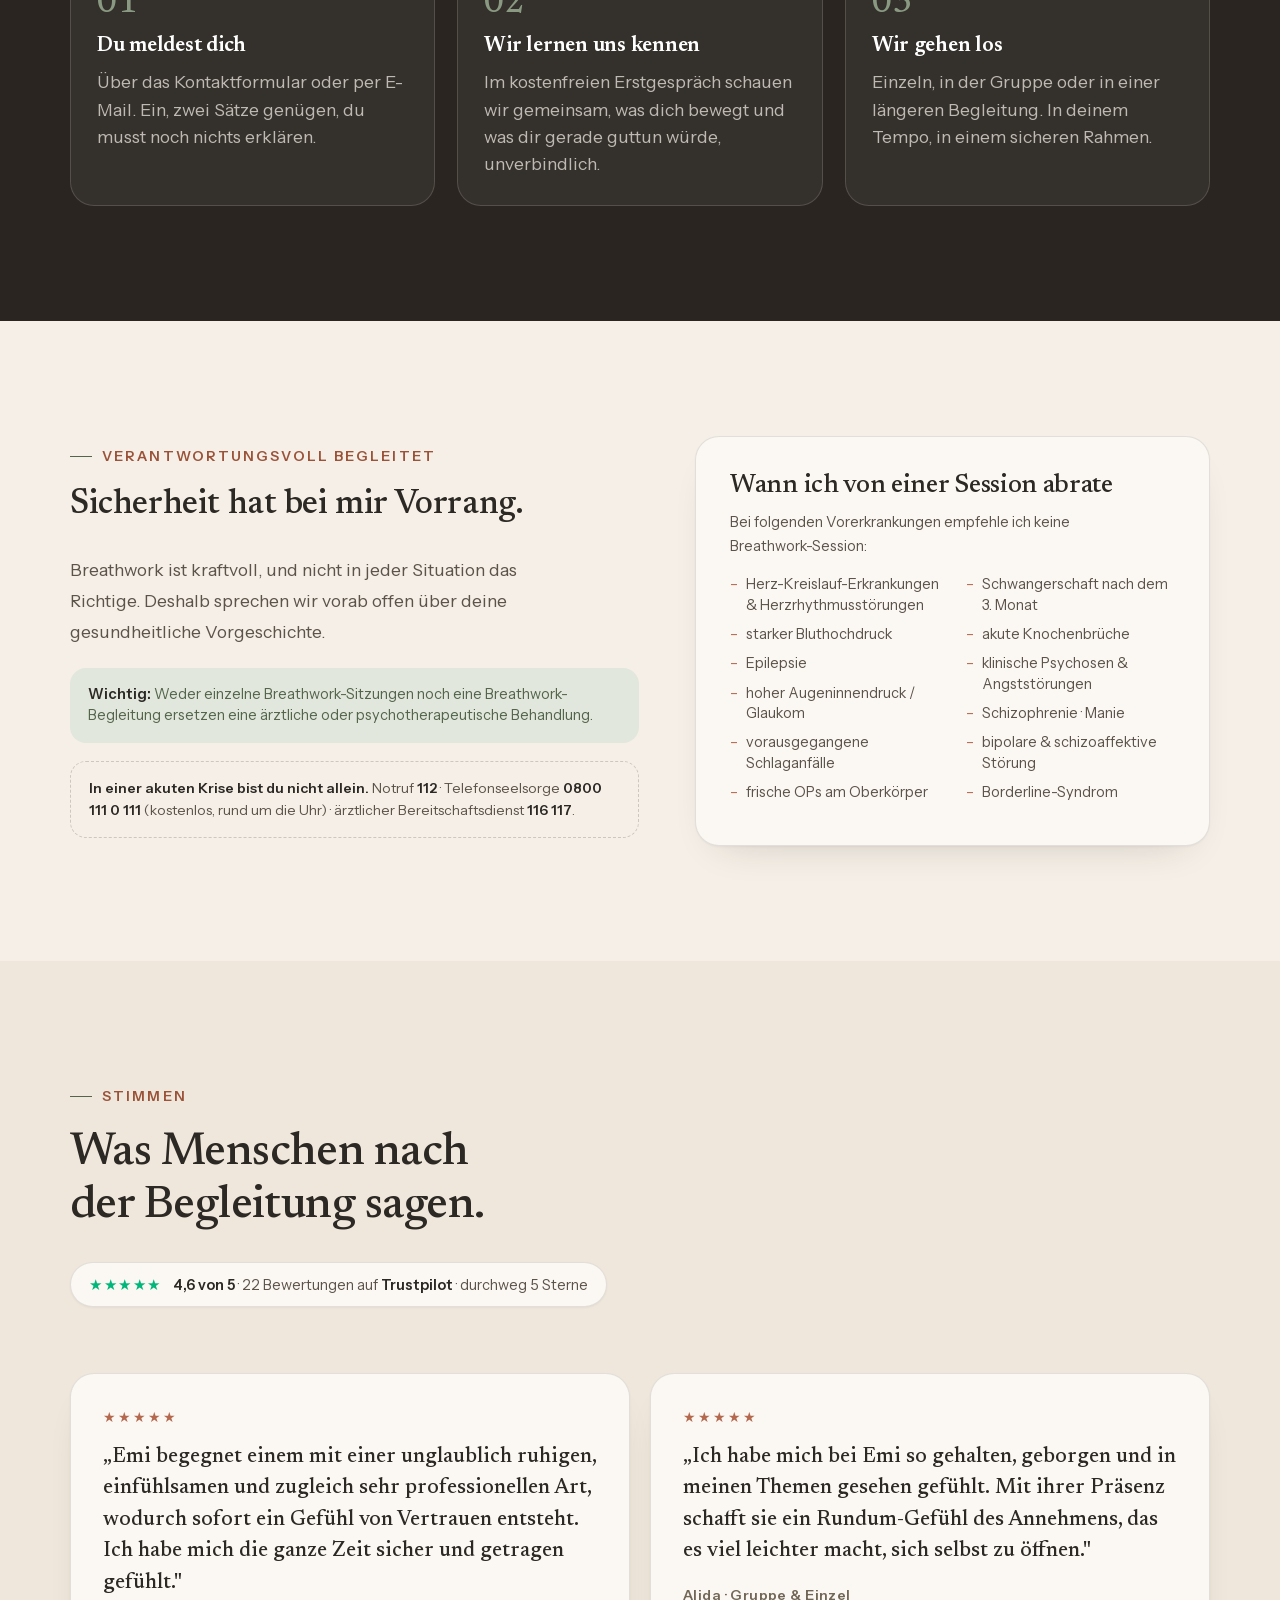
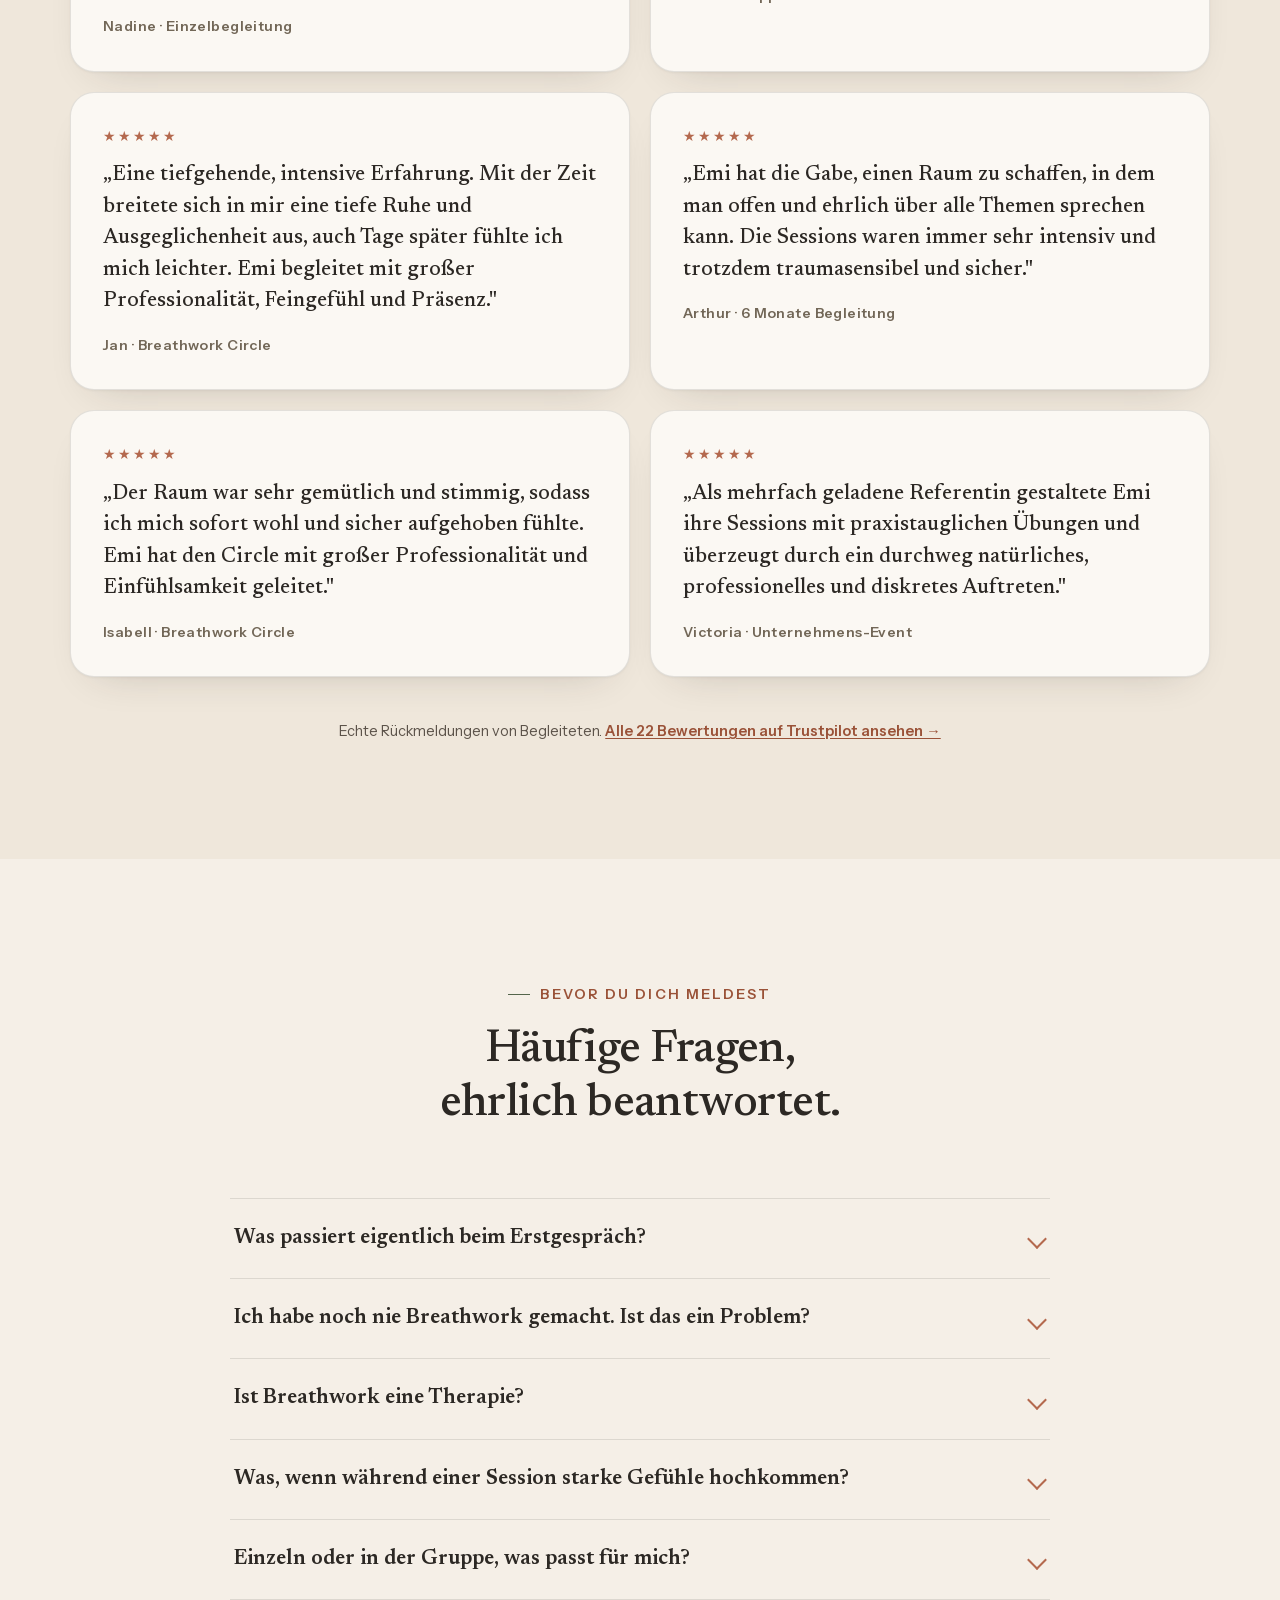
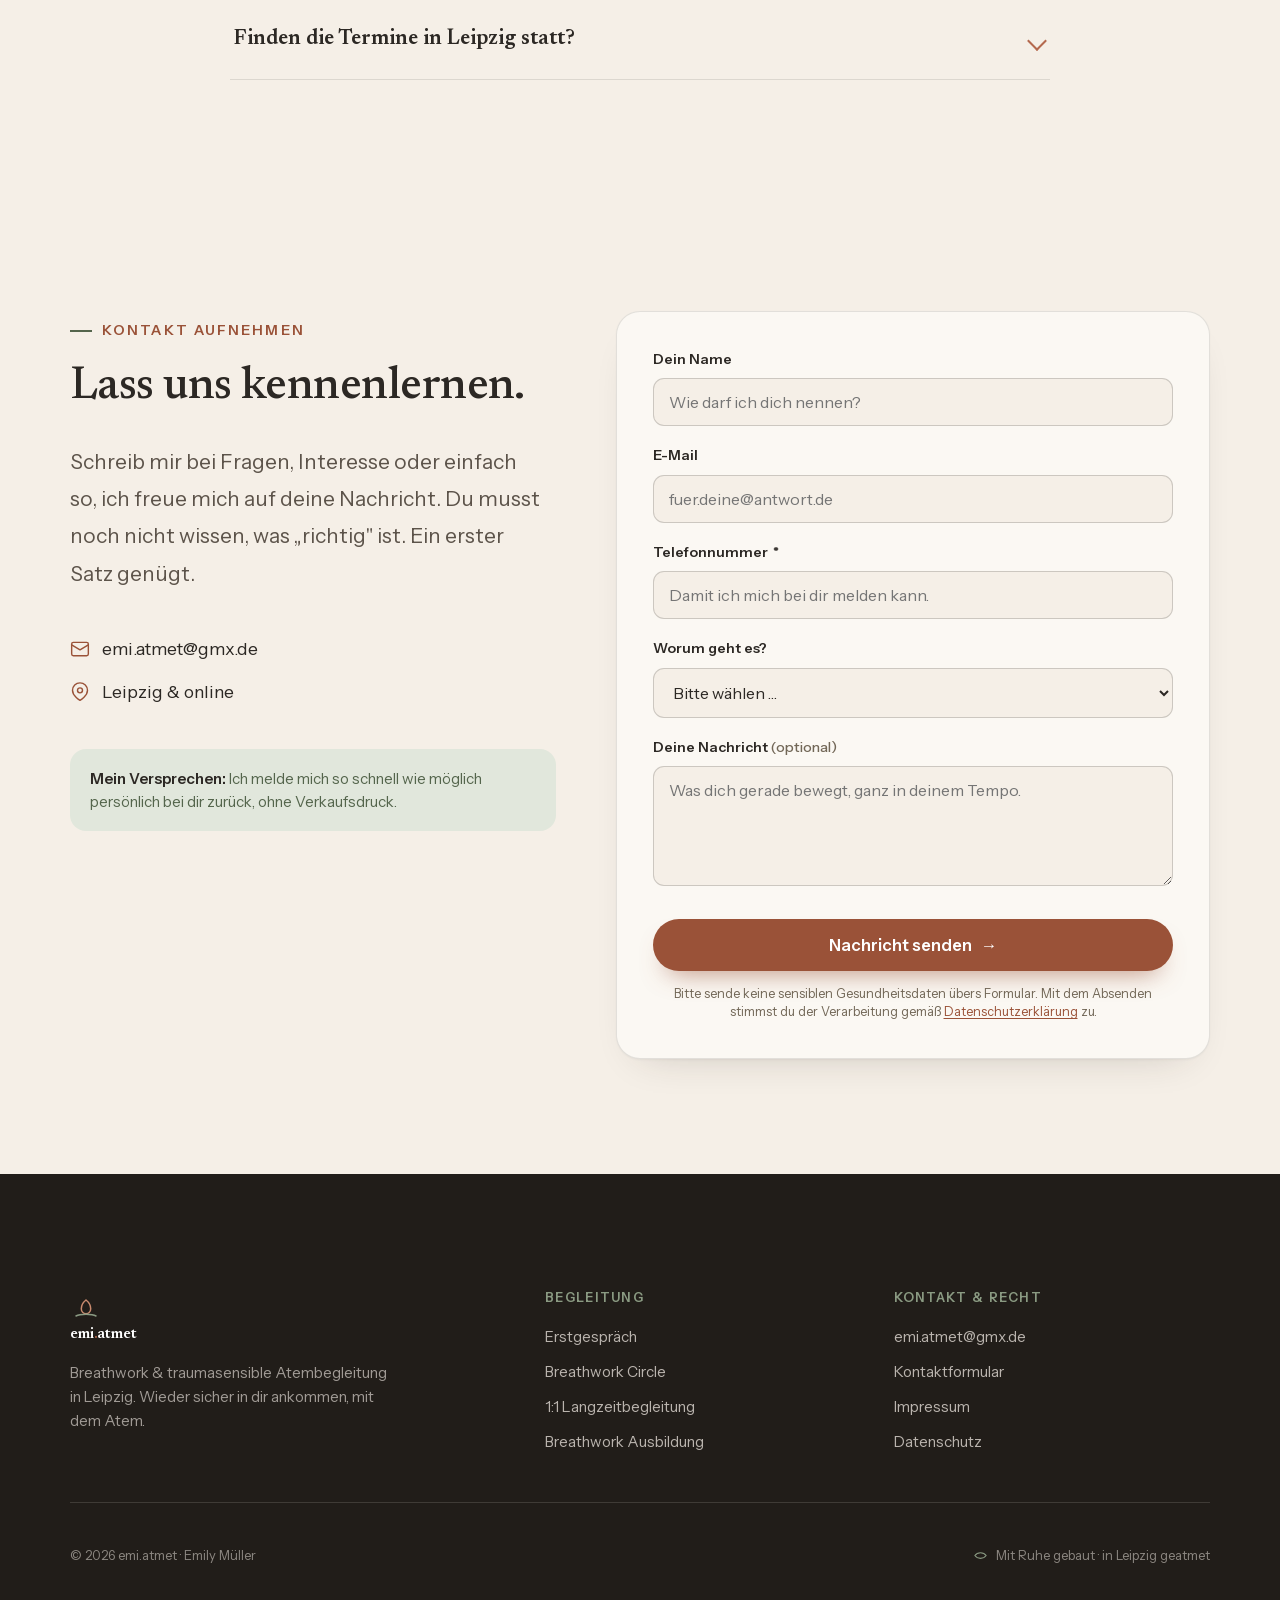
==== commit ae308808: "Kundenwunsch umgesetzt (Cloud-Runner) · j-20261102-1200-emi-atmet-ucie" ====
--- a/index.html
+++ b/index.html
@@ -683,7 +683,7 @@
           <p>Aus dieser Überzeugung und meiner eigenen Geschichte heraus ist es mein Herzensprojekt, <strong>auch andere Menschen auf ihrem ganz eigenen Weg zu begleiten</strong>.</p>
           <h3>Meine Ausbildung</h3>
           <p style="margin-top:var(--sp-2);">Ausgebildet in traumasensibler Atemarbeit nach dem Qualitätsstandard von <strong>Art of Breath</strong> (bei Daniel Alan), mit Weiterbildungen in fortgeschrittener Prozessbegleitung und intrapsychischer Anteilearbeit. Schwerpunkte: die therapeutische Arbeit mit dem verbundenen Atem, die Beeinflussung des Nervensystems und das Verständnis von Trauma und frühkindlichen Prägungen.</p>
-          <p style="margin-top:var(--sp-2);">Ich bin Teil des Ausbilder-Teams von Art of Breath. <a href="https://www.art-of-breath.com" target="_blank" rel="noopener noreferrer" style="color:var(--clay-deep);font-weight:600;text-decoration:underline;text-underline-offset:2px;">Hier erfährst du mehr</a>:</p>
+          <p style="margin-top:var(--sp-2);">Ich bin Teil des Ausbilder-Teams von Art of Breath. <a href="https://www.art-of-breath.com" target="_blank" rel="noopener noreferrer" style="color:var(--clay-deep);font-weight:600;text-decoration:underline;text-underline-offset:2px;">Hier erfährst du mehr</a></p>
         </div>
       </div>
     </section>
